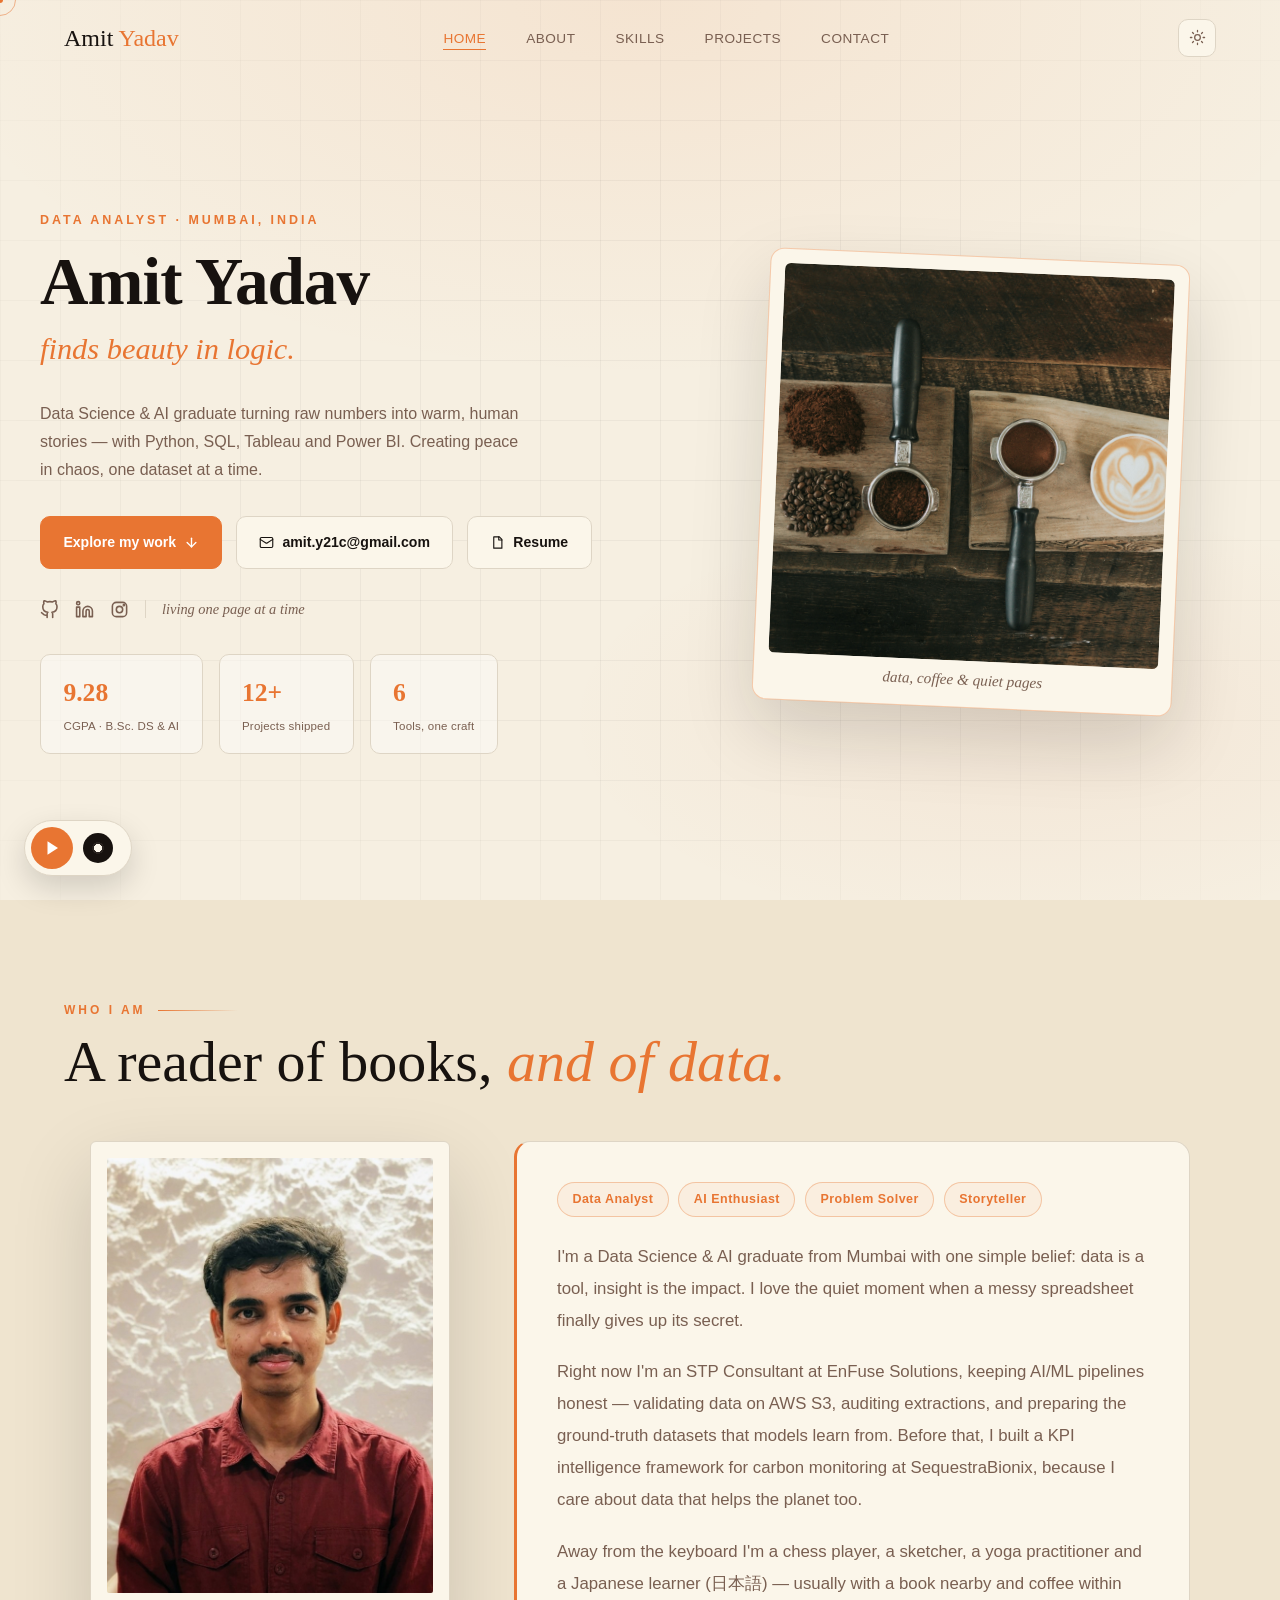
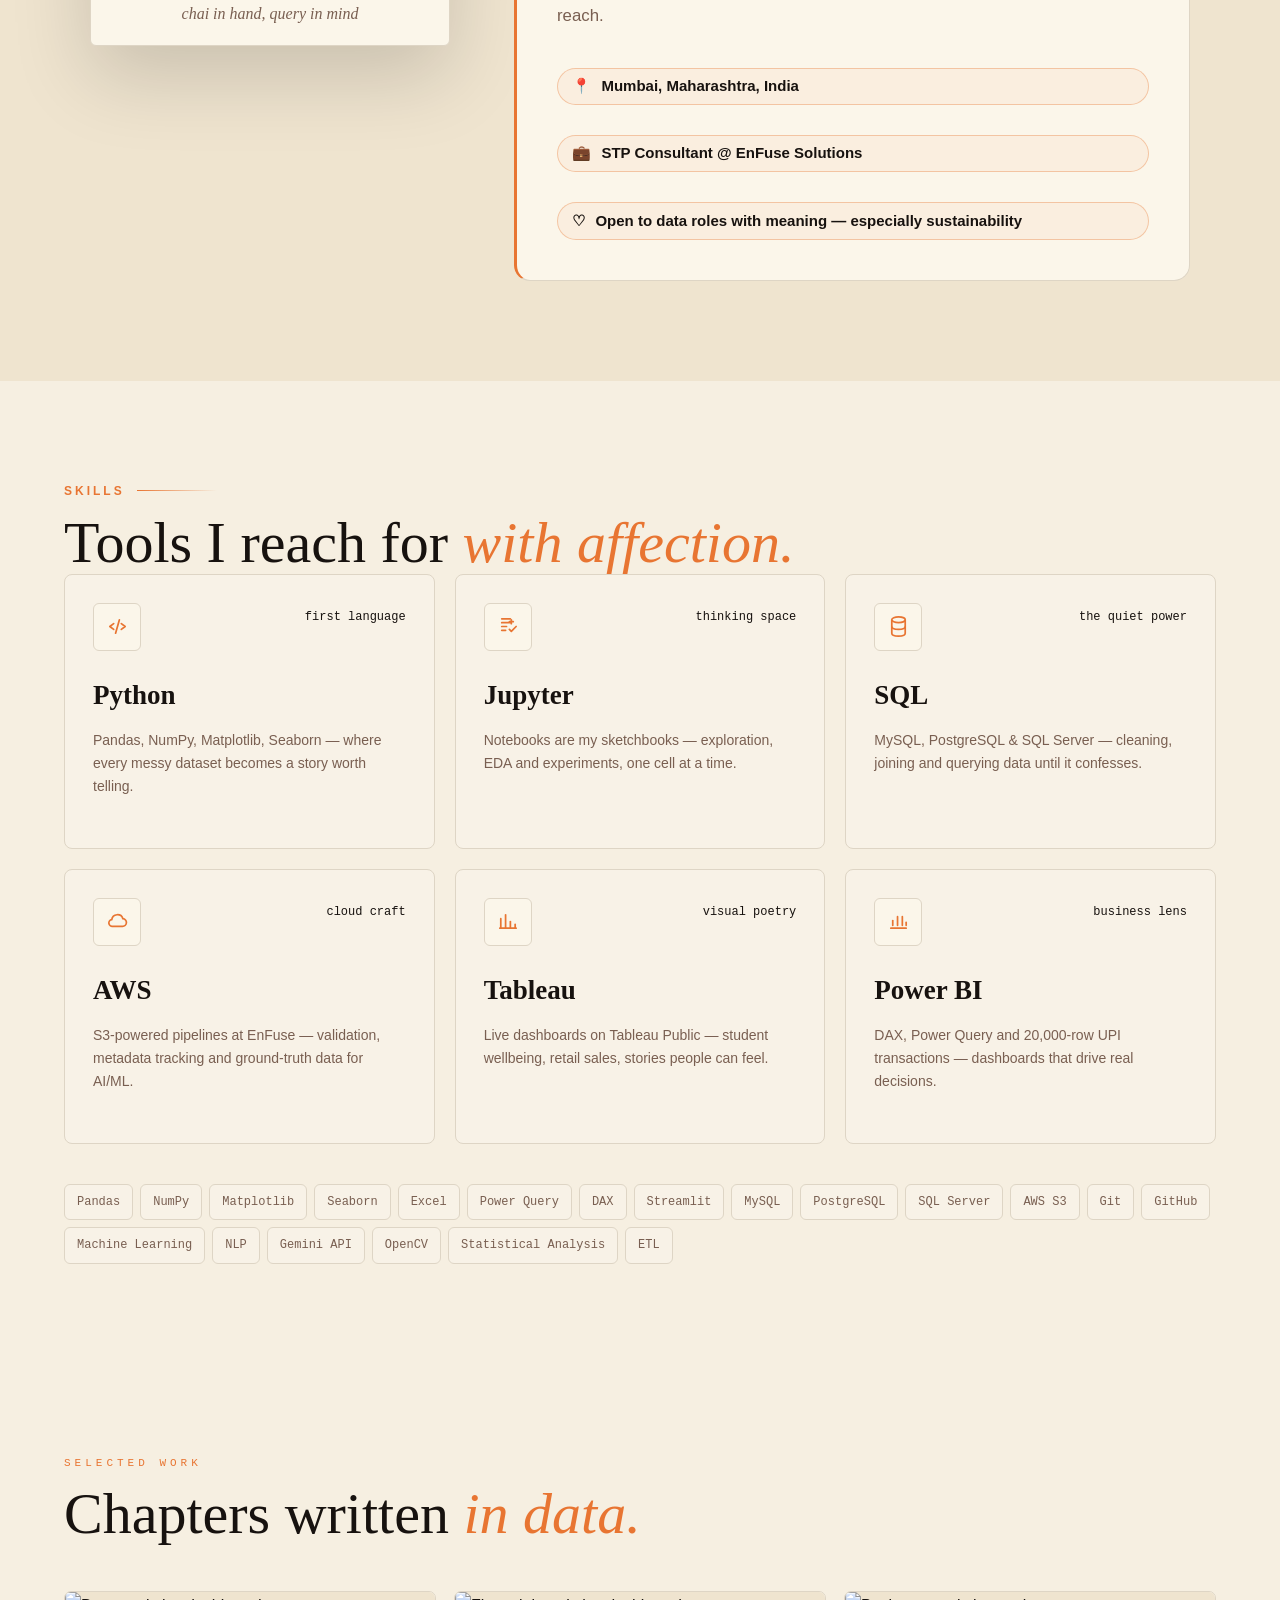
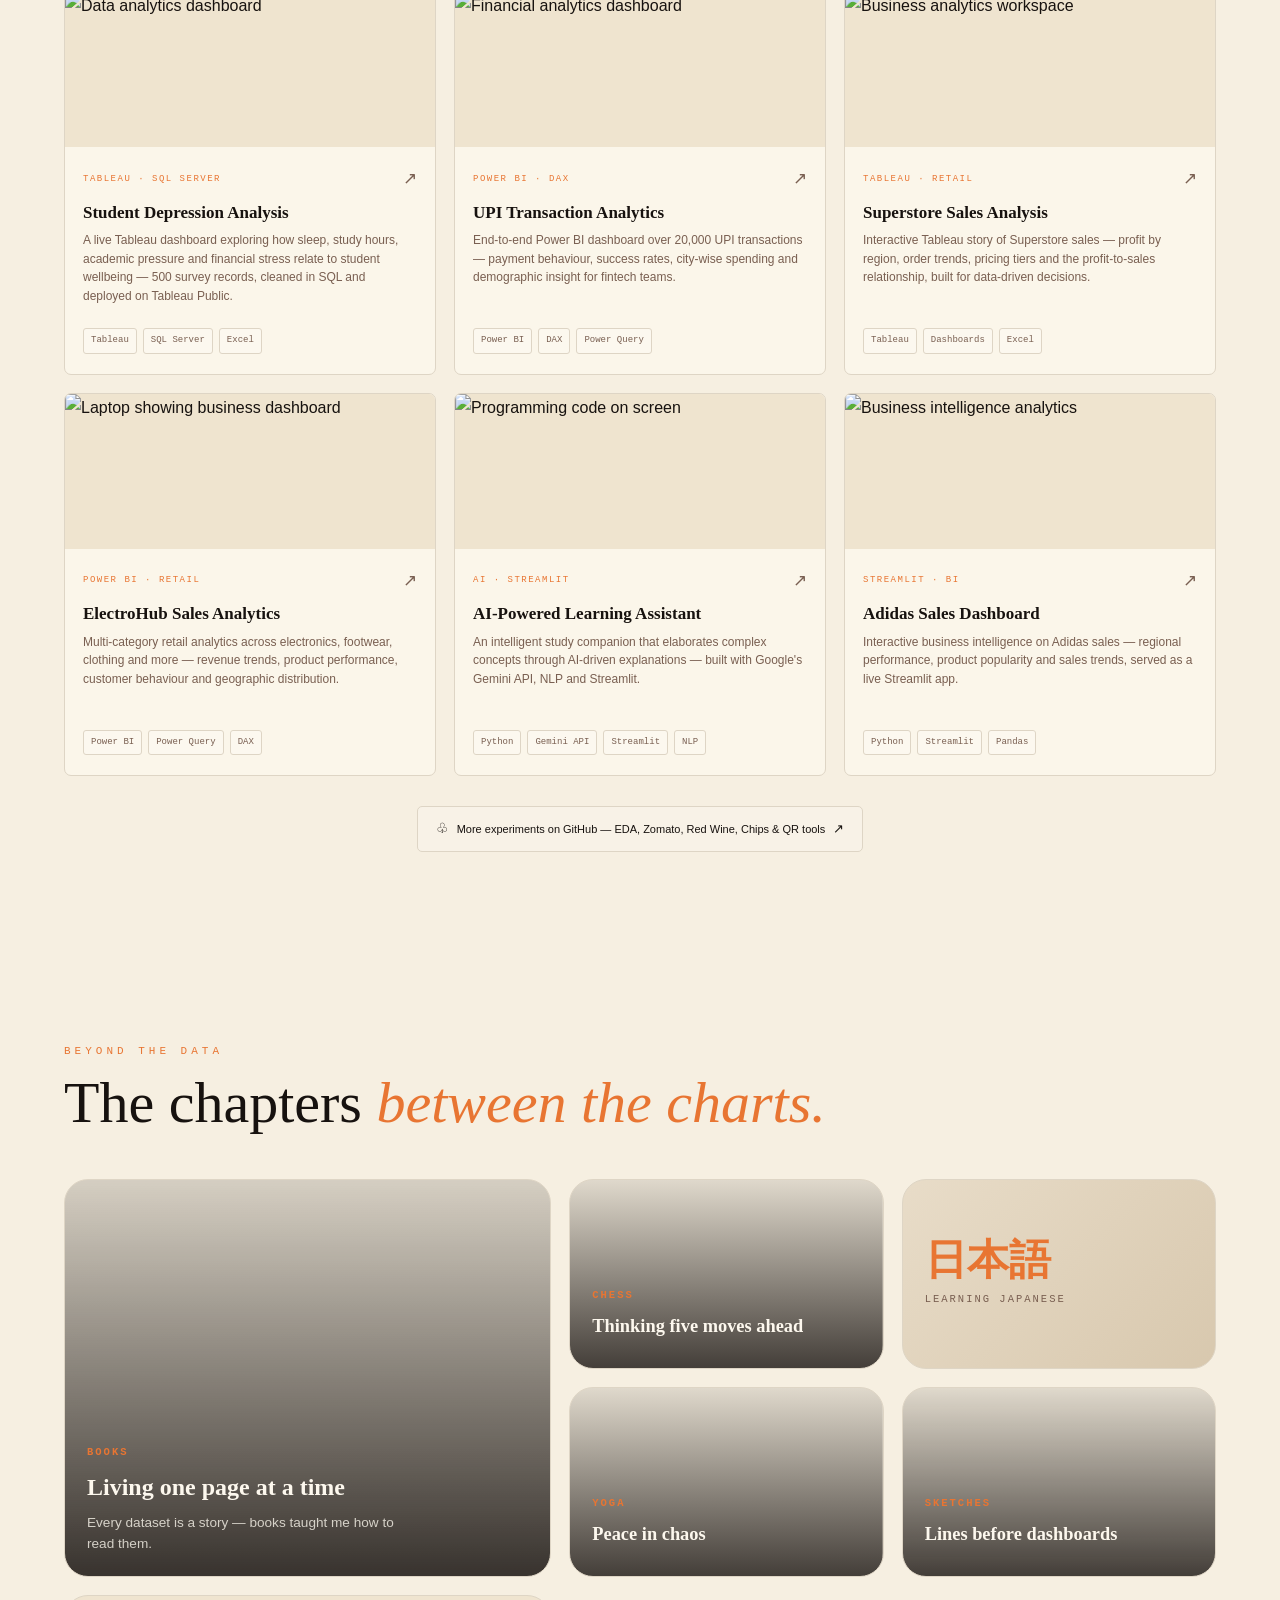
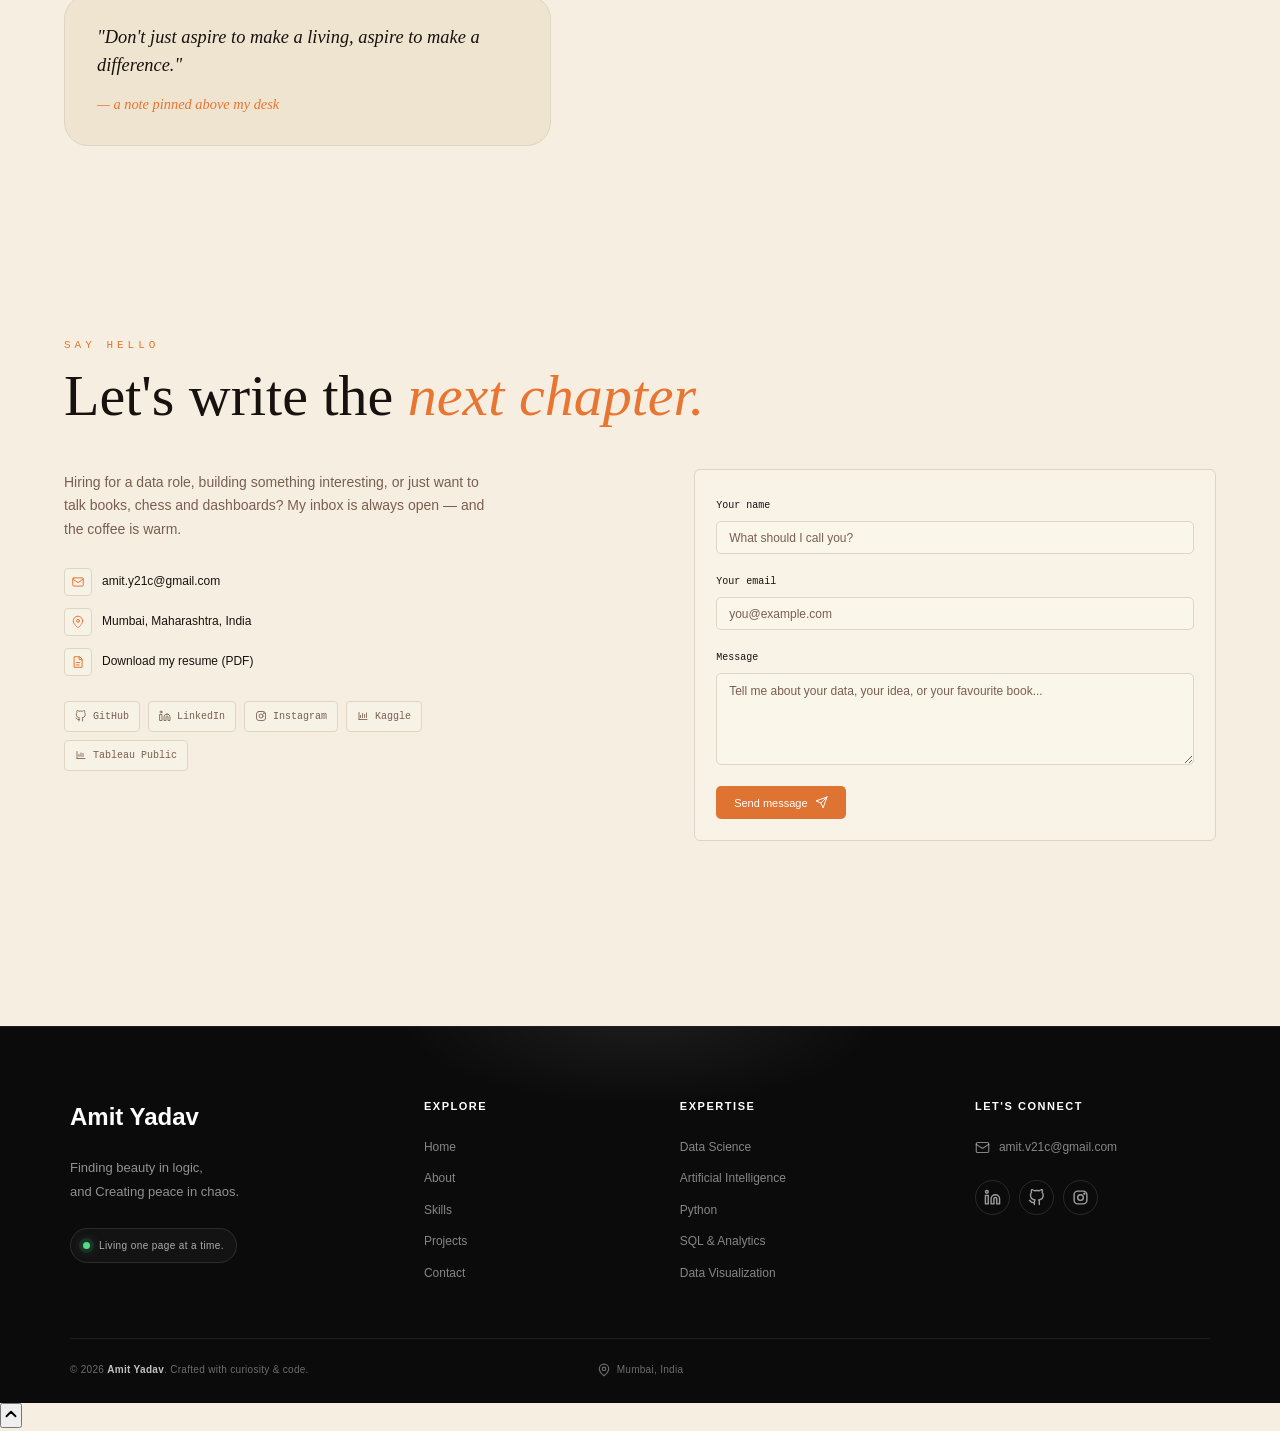
==== index.html @ f8859b7d "Implement music box with mood picker and audio controls Added a music box feature with mood selectio" ====
<!DOCTYPE html>
<html lang="en">
<head>
  <meta charset="UTF-8">
  <meta name="viewport" content="width=device-width, initial-scale=1.0">
  <meta name="description" content="Amit Yadav – Data Analyst & AI Enthusiast.">
  <meta name="keywords" content="Amit Yadav, Data Analyst, Data Science, Artificial Intelligence, Machine Learning, Python, Power BI, Mumbai, Portfolio">
  <meta name="author" content="Amit Yadav">
  <meta name="robots" content="index, follow">
  <meta property="og:type" content="website">
  <meta property="og:title" content="Amit Yadav | Data Analyst & AI Enthusiast">
  <meta property="og:description" content="Data Science & AI student passionate about uncovering insights and building intelligent solutions.">
  <meta property="og:image" content="amit1.jpeg">
  <meta property="og:url" content="https://mr-amit-yadav.github.io">
  <title>Amit Yadav | Data Analyst & Data Science Student</title>
  <link rel="icon" type="image/svg+xml" href="data:image/svg+xml,<svg xmlns='http://www.w3.org/2000/svg' viewBox='0 0 100 100'><rect width='100' height='100' rx='20' fill='%23e87532'/><text y='.9em' font-size='60' x='50%' text-anchor='middle' dominant-baseline='hanging' fill='white' font-family='serif' font-style='italic' font-weight='900'>A</text></svg>">

  <link rel="preconnect" href="https://fonts.googleapis.com">
  <link rel="preconnect" href="https://fonts.gstatic.com" crossorigin>
  <link href="https://fonts.googleapis.com/css2?family=DM+Sans:wght@400;500;700&family=Playfair+Display:ital,wght@0,700;0,900;1,400;1,700&family=JetBrains+Mono:wght@400;500&display=swap" rel="stylesheet">

  <style>
    :root{
      --ink:#f6efe1;--surface:#efe4cf;--card:#fbf6ea;
      --border:#ded5c5;--border-hi:rgba(232,117,50,.35);
      --text:#17120f;--muted:#795f51;
      --accent:#e87532;--accent2:#c65328;--accent3:#a9762a;
      --glow:0 0 40px rgba(232,117,50,.15);
      --r:16px;--r-lg:24px;
      color-scheme:light;
    }
    html[data-theme="dark"]{
      --ink:#15130f;--surface:#1c1a15;--card:#211e18;
      --border:#332f27;--border-hi:rgba(232,140,80,.35);
      --text:#f2ebdc;--muted:#a99a87;
      --accent:#f0873f;--accent2:#e2703a;--accent3:#c9924a;
      --glow:0 0 40px rgba(240,135,63,.18);
      color-scheme:dark;
    }
    html[data-theme="dark"] .hero::before{background-image:linear-gradient(rgba(255,255,255,.035) 1px,transparent 1px),linear-gradient(90deg,rgba(255,255,255,.035) 1px,transparent 1px);}
    html[data-theme="dark"] .hn{background:linear-gradient(135deg,#f2ebdc 40%,rgba(242,235,220,.65) 100%);-webkit-background-clip:text;background-clip:text;}
    html[data-theme="dark"] nav.scrolled{background:rgba(21,19,15,.9);}
    html[data-theme="dark"] .mn{background:rgba(21,19,15,.97);}
    html[data-theme="dark"] .aip{background:linear-gradient(135deg,#3a2e22,#4a3826);}

    /* dark-mode: swap light-backdrop translucent overlays for surfaces that actually sit on a dark page */
    html[data-theme="dark"] .hero-stat,
    html[data-theme="dark"] .contact-icon,
    html[data-theme="dark"] .social-link,
    html[data-theme="dark"] .contact-form-card,
    html[data-theme="dark"] .beyond-solid,
    html[data-theme="dark"] .project-tags span,
    html[data-theme="dark"] .more-projects a,
    html[data-theme="dark"] .tool-card,
    html[data-theme="dark"] .tool-tags span,
    html[data-theme="dark"] .contact-success{
      background:var(--card);
    }
    html[data-theme="dark"] .tool-card:hover{
      background:var(--surface);
    }
    html[data-theme="dark"] .contact-field input,
    html[data-theme="dark"] .contact-field textarea{
      background:var(--surface);
      color:var(--text);
    }
    html[data-theme="dark"] .contact-field input:focus,
    html[data-theme="dark"] .contact-field textarea:focus{
      background:var(--card);
    }
    html[data-theme="dark"] .pc-corner-icon{
      background:rgba(255,255,255,.9);
    }
    html,body{transition:background-color .35s ease,color .35s ease;}
    *,*::before,*::after{margin:0;padding:0;box-sizing:border-box;}
    html{scroll-behavior:smooth;}
    body{font-family:Arial,Helvetica,sans-serif;background:var(--ink);color:var(--text);line-height:1.7;overflow-x:hidden;}
    ::selection{background:var(--accent);color:#fff;}

    *{cursor:none!important;}
    #cd,#cr{position:fixed;border-radius:50%;pointer-events:none;z-index:99999;transform:translate(-50%,-50%);}
    #cd{width:6px;height:6px;background:var(--accent);top:0;left:0;}
    #cr{width:32px;height:32px;border:1.5px solid var(--accent);opacity:.5;top:0;left:0;transition:width .2s,height .2s,opacity .3s,border-color .3s;}
    @media(max-width:768px){*{cursor:auto!important;}#cd,#cr{display:none;}}

    #loader{position:fixed;inset:0;z-index:9998;background:var(--ink);display:flex;align-items:center;justify-content:center;flex-direction:column;gap:1.5rem;transition:opacity .5s,visibility .5s;}
    #loader.out{opacity:0;visibility:hidden;}
    .ln{font-family:Georgia,'Times New Roman',serif;font-size:2rem;font-style:italic;letter-spacing:2px;background:linear-gradient(90deg,var(--accent),var(--accent2));-webkit-background-clip:text;-webkit-text-fill-color:transparent;background-clip:text;}
    .lbw{width:200px;height:2px;background:rgba(0,0,0,.1);border-radius:99px;overflow:hidden;}
    .lb{height:100%;background:linear-gradient(90deg,var(--accent),var(--accent2));border-radius:99px;animation:lfill 1.6s ease forwards;}
    @keyframes lfill{from{width:0}to{width:100%}}

    #sb{position:fixed;top:0;left:0;height:2px;width:0;background:linear-gradient(90deg,var(--accent),var(--accent2));z-index:9000;box-shadow:0 0 8px var(--accent);transition:width .1s linear;}

    nav{position:fixed;top:0;left:0;right:0;z-index:1000;padding:1.1rem 5%;transition:all .35s ease;border-bottom:1px solid transparent;}
    nav.scrolled{background:rgba(246,239,225,.95);backdrop-filter:blur(20px);border-color:var(--border);}
    .nc{max-width:1300px;margin:0 auto;display:flex;justify-content:space-between;align-items:center;}
    .logo{font-family:Georgia,'Times New Roman',serif;font-size:1.5rem;font-style:normal;color:var(--text);text-decoration:none;}
    .logo span{color:var(--accent);}
    .nl{display:flex;gap:2.5rem;list-style:none;}
    .nl a{color:var(--muted);text-decoration:none;font-size:.85rem;font-weight:500;letter-spacing:.5px;text-transform:uppercase;transition:color .25s;position:relative;}
    .nl a::after{content:'';position:absolute;bottom:-4px;left:0;width:0;height:1px;background:var(--accent);transition:width .3s;}
    .nl a:hover{color:var(--text);}
    .nl a:hover::after,.nl a.active::after{width:100%;}
    .nl a.active{color:var(--accent);}
    .mmb{display:none;background:none;border:none;color:var(--text);font-size:1.4rem;cursor:pointer;}

    .theme-toggle{display:flex;align-items:center;justify-content:center;width:38px;height:38px;border:1px solid var(--border);border-radius:10px;background:var(--card);color:var(--muted);cursor:pointer;transition:all .25s ease;margin-left:1.5rem;}
    .theme-toggle:hover{border-color:var(--accent);color:var(--accent);}
    .theme-toggle svg{width:17px;height:17px;}
    .theme-toggle .icon-moon{display:none;}
    html[data-theme="dark"] .theme-toggle .icon-sun{display:none;}
    html[data-theme="dark"] .theme-toggle .icon-moon{display:block;}
    .mn-theme-toggle{display:flex;align-items:center;gap:.6rem;border:1px solid var(--border);border-radius:10px;background:var(--card);color:var(--muted);cursor:pointer;padding:.6rem 1.1rem;font-family:Georgia,'Times New Roman',serif;font-size:1rem;}
    .mn-theme-toggle svg{width:16px;height:16px;}
    .mn-theme-toggle .icon-moon{display:none;}
    html[data-theme="dark"] .mn-theme-toggle .icon-sun{display:none;}
    html[data-theme="dark"] .mn-theme-toggle .icon-moon{display:block;}

    /* music toggle */
    .music-box{position:fixed;left:24px;bottom:24px;z-index:999;}
    .music-pill{display:flex;align-items:center;gap:10px;background:var(--card);border:1px solid var(--border);border-radius:50px;padding:6px;box-shadow:0 12px 30px rgba(0,0,0,.15);transition:all .3s ease;position:relative;z-index:2;}
    .music-toggle{width:42px;height:42px;flex-shrink:0;border-radius:50%;border:none;background:var(--accent);color:#fff;display:flex;align-items:center;justify-content:center;cursor:pointer;transition:transform .25s ease;}
    .music-toggle:hover{transform:scale(1.06);}
    .music-toggle svg{width:18px;height:18px;}
    .music-toggle .icon-pause{display:none;}
    .music-box.playing .music-toggle .icon-play{display:none;}
    .music-box.playing .music-toggle .icon-pause{display:block;}
    .vinyl{width:30px;height:30px;border-radius:50%;background:radial-gradient(circle,var(--card) 0 4px,#2a2420 4px 6px,#17120f 6px 100%);flex-shrink:0;margin-right:2px;animation:vinylspin 3s linear infinite;animation-play-state:paused;cursor:pointer;}
    .music-box.playing .vinyl{animation-play-state:running;}
    .music-label{max-width:0;overflow:hidden;white-space:nowrap;font-family:Georgia,'Times New Roman',serif;font-style:italic;font-size:.82rem;color:var(--muted);transition:max-width .35s ease,padding .35s ease;}
    .music-box.playing .music-label{max-width:220px;padding-right:12px;}
    @keyframes vinylspin{to{transform:rotate(360deg)}}

    /* mood picker popup */
    .mood-picker{position:absolute;left:0;bottom:calc(100% + 12px);width:220px;background:var(--card);border:1px solid var(--border);border-radius:14px;padding:14px;box-shadow:0 20px 45px rgba(0,0,0,.22);opacity:0;visibility:hidden;transform:translateY(8px);transition:opacity .25s ease,transform .25s ease,visibility .25s;z-index:1;}
    .mood-picker.open{opacity:1;visibility:visible;transform:translateY(0);}
    .mood-picker-title{font-family:monospace;font-size:.68rem;letter-spacing:2px;text-transform:uppercase;color:var(--muted);margin-bottom:10px;}
    .mood-option{display:flex;align-items:center;justify-content:space-between;width:100%;background:none;border:none;border-radius:8px;padding:.6rem .7rem;margin-bottom:4px;cursor:pointer;text-align:left;transition:background .2s ease;}
    .mood-option:last-child{margin-bottom:0;}
    .mood-option:hover{background:var(--surface);}
    .mood-option.active{background:var(--accent);}
    .mood-name{font-family:Georgia,'Times New Roman',serif;font-weight:700;font-size:.92rem;color:var(--text);}
    .mood-option.active .mood-name{color:#fff;}
    .mood-desc{font-family:monospace;font-size:.7rem;color:var(--muted);}
    .mood-option.active .mood-desc{color:rgba(255,255,255,.85);}

    @media(max-width:600px){.music-box{left:16px;bottom:16px;}.music-label{display:none;}}

    @media(max-width:768px){
      .nl{display:none;}
      .mmb{display:block;}
    }

    .mn{display:none;position:fixed;inset:0;background:rgba(246,239,225,.97);backdrop-filter:blur(20px);z-index:9990;flex-direction:column;align-items:center;justify-content:center;gap:2.5rem;}
    .mn.open{display:flex;}
    .mn a{font-family:Georgia,'Times New Roman',serif;font-size:2.5rem;color:var(--text);text-decoration:none;font-style:normal;transition:color .2s;}
    .mn a:hover{color:var(--accent);}
    .mnc{position:absolute;top:1.5rem;right:5%;background:none;border:none;color:var(--muted);font-size:1.6rem;}

    .hero{min-height:100vh;display:flex;align-items:center;justify-content:center;position:relative;overflow:hidden;
      background:radial-gradient(ellipse 80% 60% at 50% 0%,rgba(232,117,50,.09) 0%,transparent 70%),
                 radial-gradient(ellipse 60% 40% at 80% 80%,rgba(198,83,40,.06) 0%,transparent 60%),var(--ink);}
    .hero::before{content:'';position:absolute;inset:0;
      background-image:linear-gradient(rgba(0,0,0,.04) 1px,transparent 1px),linear-gradient(90deg,rgba(0,0,0,.04) 1px,transparent 1px);
      background-size:60px 60px;mask-image:radial-gradient(ellipse 80% 80% at 50% 50%,black 40%,transparent 100%);}
    .hi{position:relative;z-index:2;text-align:center;padding:8rem 2rem 4rem;max-width:1300px;width:100%;animation:hin 1s ease both;}
    @keyframes hin{from{opacity:0;transform:translateY(40px)}to{opacity:1;transform:translateY(0)}}
    .twa{color:var(--accent);font-weight:600;}
    .twc{display:inline-block;width:2px;height:1.1em;background:var(--accent);margin-left:3px;vertical-align:text-bottom;animation:blink .7s step-end infinite;}
    @keyframes blink{50%{opacity:0}}
    .hr-role{min-height:2rem;}

    .ha{margin:0 auto 2.5rem;width:140px;height:140px;position:relative;}
    .ar{position:absolute;inset:-6px;border-radius:50%;background:conic-gradient(var(--accent),var(--accent2),var(--accent3),var(--accent));animation:spin 8s linear infinite;z-index:0;}
    @keyframes spin{to{transform:rotate(360deg)}}
    .am{position:absolute;inset:3px;border-radius:50%;background:var(--ink);z-index:1;}
    .ai{position:absolute;inset:6px;border-radius:50%;overflow:hidden;z-index:2;background:linear-gradient(135deg,#4a3728,#6b4c36);display:flex;align-items:center;justify-content:center;font-family:Georgia,'Times New Roman',serif;font-size:3rem;font-weight:700;color:#fff;}
    .ai img{width:100%;height:100%;object-fit:cover;border-radius:50%;}

    .hg{font-size:.85rem;font-weight:500;letter-spacing:3px;text-transform:uppercase;color:var(--accent);margin-bottom:1.25rem;opacity:.8;}
    .hn{font-family:Georgia,'Times New Roman',serif;font-size:clamp(3.5rem,8vw,6.5rem);font-weight:900;font-style:normal;line-height:1;letter-spacing:-1px;margin-bottom:1.25rem;background:linear-gradient(135deg,var(--text) 40%,color-mix(in srgb,var(--text) 65%,transparent) 100%);-webkit-background-clip:text;-webkit-text-fill-color:transparent;background-clip:text;}
    .hr-role{font-size:clamp(1rem,2.5vw,1.35rem);color:var(--muted);margin-bottom:1.5rem;}
    .hr-role .twa{color:var(--accent);font-weight:600;}
    .hb{font-size:clamp(.95rem,2vw,1.05rem);color:var(--muted);line-height:1.8;max-width:640px;margin:0 auto 2.5rem;}
    .hb strong{color:var(--text);font-weight:600;}
    .hso{display:flex;gap:1rem;justify-content:center;margin-bottom:2.5rem;}
    .sl{width:48px;height:48px;border:1px solid var(--border);border-radius:10px;display:flex;align-items:center;justify-content:center;color:var(--muted);transition:all .25s ease;text-decoration:none;}
    .sl:hover{border-color:var(--accent);color:var(--accent);background:rgba(232,117,50,.07);transform:translateY(-4px);box-shadow:0 8px 20px rgba(232,117,50,.12);}
    .sh{display:flex;justify-content:center;color:var(--muted);opacity:.5;animation:float 2.5s ease-in-out infinite;}
    @keyframes float{0%,100%{transform:translateY(0)}50%{transform:translateY(-8px)}}

    /* ── HERO v2 — two-column editorial layout ── */
    .hero-grid{display:grid;grid-template-columns:1.1fr 1fr;gap:4.5rem;align-items:center;text-align:left;max-width:1200px;margin:0 auto;}

    .hero-label{font-size:.78rem;font-weight:700;letter-spacing:3px;text-transform:uppercase;color:var(--accent);margin-bottom:1rem;}

    .hero-name{font-family:Georgia,'Times New Roman',serif;font-size:clamp(2.8rem,5.5vw,4.2rem);font-weight:900;line-height:1.05;letter-spacing:-1px;color:var(--text);margin:0 0 .4rem;}

    .hero-tagline{font-family:Georgia,'Times New Roman',serif;font-size:clamp(1.4rem,2.6vw,1.9rem);font-style:italic;font-weight:400;color:var(--accent);margin:0 0 1.5rem;}

    .hero-desc{font-size:1rem;color:var(--muted);line-height:1.75;max-width:480px;margin:0 0 2rem;}

    .hero-cta-row{display:flex;flex-wrap:wrap;gap:.85rem;margin-bottom:1.75rem;}
    .hero-btn{display:inline-flex;align-items:center;gap:.5rem;padding:.85rem 1.4rem;border-radius:10px;font-size:.88rem;font-weight:600;text-decoration:none;transition:all .25s ease;}
    .hero-btn-primary{background:var(--accent);color:#fff;border:1px solid var(--accent);}
    .hero-btn-primary:hover{background:var(--accent2);border-color:var(--accent2);transform:translateY(-3px);box-shadow:0 12px 28px rgba(232,117,50,.25);}
    .hero-btn-outline{background:var(--card);color:var(--text);border:1px solid var(--border);}
    .hero-btn-outline:hover{border-color:var(--accent);color:var(--accent);transform:translateY(-3px);}

    .hero-social-row{display:flex;align-items:center;gap:1rem;margin-bottom:2rem;}
    .hero-social-icon{color:var(--muted);display:flex;transition:color .2s ease;}
    .hero-social-icon:hover{color:var(--accent);}
    .hero-social-divider{width:1px;height:18px;background:var(--border);}
    .hero-motto{font-family:Georgia,'Times New Roman',serif;font-style:italic;font-size:.9rem;color:var(--muted);}

    .hero-stats{display:flex;gap:1rem;flex-wrap:wrap;}
    .hero-stat{border:1px solid var(--border);border-radius:10px;padding:1rem 1.4rem;background:rgba(255,255,255,.4);min-width:120px;}
    .hero-stat-num{display:block;font-family:Georgia,'Times New Roman',serif;font-size:1.6rem;font-weight:700;color:var(--accent);}
    .hero-stat-label{display:block;font-size:.72rem;color:var(--muted);margin-top:.2rem;letter-spacing:.2px;}

    .hero-right{display:flex;justify-content:center;}
    .hero-photo-card{position:relative;transform:rotate(2.5deg);background:var(--card);border:1px solid var(--border-hi);border-radius:14px;padding:14px 14px 46px;box-shadow:0 30px 70px rgba(23,18,15,.15);max-width:420px;width:100%;transition:transform .4s ease;}
    .hero-photo-card:hover{transform:rotate(0deg);}
    .hero-photo-card img{width:100%;display:block;border-radius:6px;object-fit:cover;aspect-ratio:1/1;}
    .hero-photo-caption{position:absolute;bottom:14px;left:0;right:0;text-align:center;font-family:Georgia,'Times New Roman',serif;font-style:italic;font-size:.95rem;color:var(--muted);margin:0;}

    @media(max-width:900px){
      .hero-grid{grid-template-columns:1fr;text-align:center;gap:2.5rem;}
      .hero-desc{margin-left:auto;margin-right:auto;}
      .hero-cta-row,.hero-social-row,.hero-stats{justify-content:center;}
      .hero-right{order:-1;}
    }
    @media(max-width:480px){
      .hero-stats{flex-direction:column;}
      .hero-stat{width:100%;}
    }

    .ss{background:linear-gradient(90deg,rgba(232,117,50,.06),rgba(198,83,40,.04));border-top:1px solid var(--border);border-bottom:1px solid var(--border);padding:3.5rem 5%;}
    .sg{max-width:1000px;margin:0 auto;display:grid;grid-template-columns:repeat(auto-fit,minmax(160px,1fr));gap:2rem;text-align:center;}
    .sn{font-family:Georgia,'Times New Roman',serif;font-size:clamp(2.5rem,5vw,3.5rem);font-style:normal;background:linear-gradient(135deg,var(--accent),var(--accent2));-webkit-background-clip:text;-webkit-text-fill-color:transparent;background-clip:text;line-height:1;margin-bottom:.4rem;}
    .sl2{font-size:.8rem;font-weight:600;letter-spacing:1.5px;text-transform:uppercase;color:var(--muted);}

    .section{padding:100px 5%;max-width:1300px;margin:0 auto;}
    .saw{background:var(--surface);}
    .swrap{background:var(--surface);}
    .ey{font-size:.75rem;font-weight:700;letter-spacing:3px;text-transform:uppercase;color:var(--accent);margin-bottom:.75rem;display:flex;align-items:center;gap:.75rem;}
    .ey::after{content:'';flex:1;height:1px;background:linear-gradient(90deg,var(--accent),transparent);max-width:80px;}
    .st{font-family:Georgia,'Times New Roman',serif;font-size:clamp(2.2rem,4vw,3.2rem);font-style:normal;font-weight:700;color:var(--text);letter-spacing:-.5px;margin-bottom:.75rem;}
    .sd{font-size:1.05rem;color:var(--muted);max-width:600px;line-height:1.8;}

    .rev{opacity:0;transform:translateY(28px);transition:opacity .55s ease,transform .55s ease;}
    .rev.up{opacity:1;transform:translateY(0);}
    .d1{transition-delay:.1s}.d2{transition-delay:.2s}.d3{transition-delay:.3s}.d4{transition-delay:.4s}.d5{transition-delay:.5s}

    .ag{display:grid;grid-template-columns:360px 1fr;gap:4rem;align-items:start;max-width:1100px;margin:3rem auto 0;}
    .aiw{position:relative;background:var(--card);padding:1rem 1rem 3.25rem;border-radius:6px;border:1px solid var(--border);box-shadow:0 30px 80px rgba(0,0,0,.16);transform:rotate(-6deg);transition:transform .3s ease;}
    .aiw:hover{transform:rotate(0deg);}
    .aimg{width:100%;aspect-ratio:3/4;border-radius:2px;object-fit:cover;display:block;}
    .aip{width:100%;aspect-ratio:3/4;border-radius:2px;background:linear-gradient(135deg,#e8dcc8,#d8c8ae);display:flex;align-items:center;justify-content:center;font-family:Georgia,'Times New Roman',serif;font-size:5rem;color:var(--accent);opacity:.6;}
    .polaroid-caption{position:absolute;left:0;right:0;bottom:1.1rem;text-align:center;font-family:Georgia,'Times New Roman',serif;font-style:italic;font-size:1rem;color:var(--muted);}
    .ats{display:flex;flex-wrap:wrap;gap:.6rem;margin-bottom:1.5rem;}
    .at{padding:.35rem .9rem;border:1px solid var(--border-hi);border-radius:20px;font-size:.78rem;font-weight:600;color:var(--accent);background:rgba(232,117,50,.06);letter-spacing:.5px;}
    .ac{background:var(--card);border:1px solid var(--border);border-left:3px solid var(--accent);border-radius:var(--r);padding:2.5rem;}
    .ac p{font-size:1.05rem;color:var(--muted);line-height:1.9;margin-bottom:1.25rem;}
    .ac p:last-child{margin-bottom:0;}
    .ac strong{color:var(--text);font-weight:600;}
    .lb2{display:inline-flex;align-items:center;gap:.5rem;font-size:.85rem;color:var(--accent);font-weight:600;padding:.4rem .9rem;background:rgba(232,117,50,.06);border:1px solid var(--border-hi);border-radius:20px;margin-top:1rem;}

    @media(max-width:760px){
      .ag{grid-template-columns:1fr;gap:2.5rem;}
      .aiw{max-width:280px;margin:0 auto;}
      .ac{padding:1.75rem;}
    }


    .eg{display:grid;gap:1.5rem;max-width:900px;margin:3rem auto 0;}
    .ec{background:var(--card);border:1px solid var(--border);border-radius:var(--r);padding:2.25rem;transition:all .3s ease;position:relative;overflow:hidden;}
    .ec::before{content:'';position:absolute;top:0;left:0;right:0;height:2px;background:linear-gradient(90deg,var(--accent),var(--accent2));opacity:0;transition:opacity .3s;}
    .ec:hover{border-color:var(--border-hi);transform:translateY(-4px);}
    .ec:hover::before{opacity:1;}
    .eh{display:flex;justify-content:space-between;align-items:flex-start;gap:1rem;flex-wrap:wrap;margin-bottom:1.25rem;}
    .ec h3{font-family:'Arial',serif;font-size:1.5rem;font-style:normal;color:var(--text);margin-bottom:.35rem;}
    .edeg{font-size:.95rem;color:var(--muted);}
    .em{text-align:right;flex-shrink:0;}
    .edate{font-size:.82rem;color:var(--muted);font-family:'JetBrains Mono',monospace;}
    .egpa{font-family:Georgia,'Times New Roman',serif;font-size:1.6rem;font-style:normal;background:linear-gradient(135deg,var(--accent),var(--accent2));-webkit-background-clip:text;-webkit-text-fill-color:transparent;background-clip:text;margin-top:.2rem;}
    .cts{display:flex;flex-wrap:wrap;gap:.5rem;margin-top:1rem;}
    .ct{padding:.3rem .75rem;background:rgba(0,0,0,.04);border:1px solid var(--border);border-radius:6px;font-size:.78rem;color:var(--muted);font-family:'JetBrains Mono',monospace;}

    .tl{max-width:900px;margin:3rem auto 0;position:relative;}
    .tl::before{content:'';position:absolute;left:0;top:0;bottom:0;width:1px;background:linear-gradient(to bottom,transparent,var(--accent),transparent);opacity:.3;}
    .ei{position:relative;padding:2.25rem 2.25rem 2.25rem 3.5rem;margin-bottom:1.75rem;background:var(--card);border:1px solid var(--border);border-radius:var(--r);transition:all .3s ease;}
    .ei::before{content:'';position:absolute;left:-5px;top:2.25rem;width:10px;height:10px;background:var(--accent);border-radius:50%;box-shadow:0 0 12px var(--accent);}
    .ei:hover{border-color:var(--border-hi);transform:translateX(8px);}
    .etit{font-family:'Arial',serif;font-size:1.4rem;font-style:normal;color:var(--text);margin-bottom:.35rem;}
    .eco{font-size:.95rem;color:var(--accent);font-weight:600;margin-bottom:.25rem;}
    .edt{font-size:.8rem;color:var(--muted);font-family:'JetBrains Mono',monospace;margin-bottom:1.25rem;}
    .eli{list-style:none;}
    .eli li{color:var(--muted);font-size:.95rem;padding-left:1.5rem;margin-bottom:.8rem;position:relative;line-height:1.6;}
    .eli li::before{content:'▸';position:absolute;left:0;color:var(--accent);font-size:.8rem;}

    .vol-badge{display:inline-flex;align-items:center;gap:.4rem;padding:.25rem .75rem;background:rgba(217,119,6,.08);border:1px solid rgba(217,119,6,.25);border-radius:20px;font-size:.75rem;font-weight:700;color:var(--accent3);letter-spacing:.5px;text-transform:uppercase;margin-bottom:.75rem;}

    .skgrid{display:grid;grid-template-columns:repeat(auto-fit,minmax(280px,1fr));gap:1.5rem;max-width:1100px;margin:3rem auto 0;}
    .skc{background:var(--card);border:1px solid var(--border);border-radius:var(--r);padding:2rem;transition:all .3s ease;}
    .skc:hover{border-color:var(--border-hi);transform:translateY(-5px);box-shadow:0 0 30px rgba(232,117,50,.12);}
    .skct{font-family:Georgia,'Times New Roman',serif;font-size:1.25rem;font-style:normal;color:var(--text);margin-bottom:1.25rem;display:flex;align-items:center;gap:.6rem;}
    .skts{display:flex;flex-wrap:wrap;gap:.5rem;}
    .skt{padding:.35rem .85rem;background:rgba(0,0,0,.04);border:1px solid var(--border);border-radius:6px;font-size:.8rem;color:var(--muted);font-weight:500;transition:all .2s ease;}
    .skt:hover{background:rgba(232,117,50,.08);border-color:var(--accent);color:var(--accent);transform:scale(1.05);}

    /* ── GALLERY PROJECT CARDS ── */
    .proj-filters{display:flex;flex-wrap:wrap;gap:.6rem;justify-content:center;margin-bottom:2.5rem;}
    .pfb{padding:.45rem 1.1rem;border-radius:20px;border:1px solid var(--border);background:transparent;font-size:.8rem;font-weight:600;letter-spacing:.5px;text-transform:uppercase;color:var(--muted);transition:all .25s ease;}
    .pfb:hover,.pfb.active{border-color:var(--accent);color:var(--accent);background:rgba(232,117,50,.07);}

    .pgrid{display:grid;grid-template-columns:repeat(auto-fit,minmax(260px,1fr));gap:1.5rem;}
    .pgrid.hidden-mode .pc-wrap.hidden{display:none;}

    .pc-wrap{background:var(--card);border:1px solid var(--border);border-radius:var(--r-lg);overflow:hidden;display:flex;flex-direction:column;transition:all .3s ease;position:relative;}
    .pc-wrap:hover{border-color:var(--border-hi);transform:translateY(-6px);box-shadow:0 20px 50px rgba(232,117,50,.1);}

    /* thumbnail area */
    .pc-thumb{position:relative;height:180px;overflow:hidden;display:flex;align-items:center;justify-content:center;}
    .pc-thumb-bg{position:absolute;inset:0;}
    .pc-thumb-bg.cat-ml{background:linear-gradient(135deg,#fef3ee,#fde8dc);}
    .pc-thumb-bg.cat-ai{background:linear-gradient(135deg,#f0efff,#e2e0fd);}
    .pc-thumb-bg.cat-analytics{background:linear-gradient(135deg,#edfaf4,#d5f5e8);}
    .pc-thumb-bg.cat-tool{background:linear-gradient(135deg,#fef9ee,#fef0cc);}

    .pc-inner{position:relative;z-index:2;width:72%;height:68%;background:var(--card);border-radius:10px;border:1px solid rgba(0,0,0,.08);transform:rotate(-4deg);display:flex;flex-direction:column;padding:10px 12px;gap:5px;box-shadow:0 8px 24px rgba(0,0,0,.1);overflow:hidden;}
    .pc-inner::before{content:'';position:absolute;top:0;left:0;right:0;height:3px;border-radius:10px 10px 0 0;}
    .cat-ml .pc-inner::before{background:linear-gradient(90deg,#D85A30,#f0997b);}
    .cat-ai .pc-inner::before{background:linear-gradient(90deg,#7F77DD,#AFA9EC);}
    .cat-analytics .pc-inner::before{background:linear-gradient(90deg,#1D9E75,#5DCAA5);}
    .cat-tool .pc-inner::before{background:linear-gradient(90deg,#BA7517,#EF9F27);}

    .pc-inner-title{font-size:9px;font-weight:700;color:var(--text);line-height:1.3;margin-top:5px;letter-spacing:.2px;}
    .pc-bar{height:4px;border-radius:4px;background:rgba(0,0,0,.06);}
    .pc-bar.w-full{width:100%;}
    .pc-bar.w-med{width:75%;}
    .pc-bar.w-short{width:55%;}
    .cat-ml .pc-bar{background:rgba(216,90,48,.15);}
    .cat-ai .pc-bar{background:rgba(127,119,221,.15);}
    .cat-analytics .pc-bar{background:rgba(29,158,117,.15);}
    .cat-tool .pc-bar{background:rgba(186,117,23,.15);}

    .pc-dot{width:16px;height:16px;border-radius:50%;margin-top:3px;}
    .cat-ml .pc-dot{background:rgba(216,90,48,.25);}
    .cat-ai .pc-dot{background:rgba(127,119,221,.25);}
    .cat-analytics .pc-dot{background:rgba(29,158,117,.25);}
    .cat-tool .pc-dot{background:rgba(186,117,23,.25);}

    .pc-accent-circle{position:absolute;bottom:-16px;right:-16px;width:64px;height:64px;border-radius:50%;z-index:1;}
    .cat-ml .pc-accent-circle{background:rgba(216,90,48,.12);}
    .cat-ai .pc-accent-circle{background:rgba(127,119,221,.12);}
    .cat-analytics .pc-accent-circle{background:rgba(29,158,117,.12);}
    .cat-tool .pc-accent-circle{background:rgba(186,117,23,.12);}

    .pc-corner-icon{position:absolute;top:10px;left:10px;z-index:3;width:26px;height:26px;background:rgba(255,255,255,.85);backdrop-filter:blur(6px);border-radius:7px;border:1px solid rgba(0,0,0,.07);display:flex;align-items:center;justify-content:center;font-size:13px;}
    .pc-sparkle{position:absolute;top:10px;right:12px;z-index:3;font-size:14px;opacity:.55;}

    /* card body */
    .pc-body{padding:1.25rem 1.5rem 1.5rem;flex:1;display:flex;flex-direction:column;}
    .pc-badge{display:inline-block;font-size:.7rem;font-weight:700;letter-spacing:.8px;text-transform:uppercase;padding:.25rem .65rem;border-radius:20px;margin-bottom:.6rem;}
    .cat-ml .pc-badge{background:rgba(216,90,48,.1);color:#993c1d;}
    .cat-ai .pc-badge{background:rgba(127,119,221,.12);color:#3c3489;}
    .cat-analytics .pc-badge{background:rgba(29,158,117,.1);color:#085041;}
    .cat-tool .pc-badge{background:rgba(186,117,23,.1);color:#633806;}

    .pc-title{font-family:Georgia,'Times New Roman',serif;font-size:1.1rem;font-style:normal;color:var(--text);margin-bottom:.4rem;line-height:1.35;}
    .pc-tech{font-size:.8rem;color:var(--muted);font-family:'JetBrains Mono',monospace;margin-bottom:1rem;flex:1;}
    .pc-link{display:inline-flex;align-items:center;gap:.35rem;font-size:.82rem;font-weight:600;color:var(--accent);text-decoration:none;transition:gap .2s ease;}
    .pc-link:hover{gap:.6rem;}
    .pc-link svg{flex-shrink:0;}

    /* =========================================
   CONTACT — EDITORIAL STYLE
   ========================================= */

.contact-editorial {
    padding-top: 90px;
    padding-bottom: 85px;
}


/* -----------------------------------------
   HEADING
   ----------------------------------------- */

.contact-heading {
    margin-bottom: 42px;
}

.contact-eyebrow {
    margin: 0 0 12px;

    font-family: monospace;
    font-size: 11px;
    letter-spacing: 4px;
    text-transform: uppercase;

    color: var(--accent);
}

.contact-title {
    margin: 0;

    font-family:
        Georgia,
        "Times New Roman",
        serif;

    font-size: clamp(42px, 5vw, 58px);
    font-weight: 500;
    line-height: 1.05;

    color: var(--text);
}

.contact-title em {
    color: var(--accent);
    font-weight: 400;
}


/* -----------------------------------------
   MAIN TWO-COLUMN LAYOUT
   ----------------------------------------- */

.contact-layout {
    display: grid;

    grid-template-columns:
        minmax(0, 1fr)
        minmax(0, 0.94fr);

    gap: 75px;

    align-items: start;
}


/* -----------------------------------------
   LEFT INTRO
   ----------------------------------------- */

.contact-intro {
    padding-top: 2px;
}

.contact-description {
    max-width: 430px;

    margin: 0 0 27px;

    font-family:
        Arial,
        Helvetica,
        sans-serif;

    font-size: 14px;
    line-height: 1.65;

    color: var(--muted);
}


/* -----------------------------------------
   CONTACT LINKS
   ----------------------------------------- */

.contact-links {
    display: flex;
    flex-direction: column;

    gap: 12px;

    margin-bottom: 25px;
}

.contact-link {
    display: flex;
    align-items: center;

    gap: 10px;

    width: fit-content;

    color: var(--text);

    text-decoration: none;

    font-family:
        Arial,
        Helvetica,
        sans-serif;

    font-size: 12px;

    transition: color 0.2s ease;
}

.contact-link:hover {
    color: var(--accent);
}


/* -----------------------------------------
   CONTACT ICON
   ----------------------------------------- */

.contact-icon {
    width: 28px;
    height: 28px;

    display: flex;
    align-items: center;
    justify-content: center;

    flex-shrink: 0;

    border: 1px solid var(--border);
    border-radius: 4px;

    color: var(--accent);

    background: rgba(255,255,255,0.18);
}

.contact-icon svg {
    width: 14px;
    height: 14px;
}


/* -----------------------------------------
   SOCIAL LINKS
   ----------------------------------------- */

.social-links {
    display: flex;
    flex-wrap: wrap;

    gap: 8px;

    max-width: 480px;
}

.social-link {
    display: inline-flex;
    align-items: center;

    gap: 6px;

    padding: 6px 10px;

    border: 1px solid var(--border);
    border-radius: 4px;

    background: rgba(255,255,255,0.15);

    color: var(--muted);

    text-decoration: none;

    font-family: monospace;
    font-size: 10px;

    transition:
        color 0.2s ease,
        border-color 0.2s ease,
        background 0.2s ease;
}

.social-link svg {
    width: 12px;
    height: 12px;
}

.social-link:hover {
    color: var(--accent);

    border-color: var(--accent);

    background: #f5eee3;
}


/* -----------------------------------------
   FORM CARD
   ----------------------------------------- */

.contact-form-card {
    padding: 27px 21px 21px;

    border: 1px solid var(--border);
    border-radius: 6px;

    background: rgba(255,255,255,0.18);
}


/* -----------------------------------------
   FORM
   ----------------------------------------- */

.contact-form {
    display: flex;
    flex-direction: column;

    gap: 19px;
}


/* -----------------------------------------
   FIELD
   ----------------------------------------- */

.contact-field {
    display: flex;
    flex-direction: column;

    gap: 7px;
}

.contact-field label {
    font-family: monospace;

    font-size: 10px;

    color: var(--text);
}


/* -----------------------------------------
   INPUTS
   ----------------------------------------- */

.contact-field input,
.contact-field textarea {
    width: 100%;

    box-sizing: border-box;

    border: 1px solid var(--border);
    border-radius: 5px;

    background: var(--card);

    color: var(--text);

    font-family:
        Arial,
        Helvetica,
        sans-serif;

    font-size: 12px;

    outline: none;

    transition:
        border-color 0.2s ease,
        box-shadow 0.2s ease,
        background 0.2s ease;
}

.contact-field input {
    height: 33px;

    padding: 0 12px;
}

.contact-field textarea {
    min-height: 92px;

    padding: 10px 12px;

    resize: vertical;
}

.contact-field input::placeholder,
.contact-field textarea::placeholder {
    color: var(--muted);
}

.contact-field input:focus,
.contact-field textarea:focus {
    border-color: var(--accent);

    background: var(--card);

    box-shadow:
        0 0 0 2px rgba(232,117,50,0.08);
}


/* -----------------------------------------
   VALIDATION ERRORS
   ----------------------------------------- */

.contact-error {
    display: none;

    font-family: Arial, Helvetica, sans-serif;

    font-size: 10px;

    color: #c65328;
}


/* -----------------------------------------
   SUBMIT BUTTON
   ----------------------------------------- */

.contact-submit {
    width: fit-content;

    display: inline-flex;
    align-items: center;

    gap: 7px;

    margin-top: 2px;

    padding: 10px 18px;

    border: none;
    border-radius: 5px;

    background: #df7332;

    color: white;

    font-family:
        Arial,
        Helvetica,
        sans-serif;

    font-size: 11px;

    cursor: pointer;

    transition:
        background 0.2s ease,
        transform 0.2s ease,
        box-shadow 0.2s ease;
}

.contact-submit svg {
    width: 13px;
    height: 13px;
}

.contact-submit:hover {
    background: #cf6428;

    transform: translateY(-2px);

    box-shadow:
        0 7px 18px rgba(190,85,35,0.18);
}

.contact-submit:active {
    transform: translateY(0);
}


/* -----------------------------------------
   SUCCESS MESSAGE
   ----------------------------------------- */

.contact-success {
    display: none;

    padding: 10px 12px;

    border: 1px solid var(--border);
    border-radius: 4px;

    background: var(--card);

    color: var(--muted);

    font-family: Arial, Helvetica, sans-serif;

    font-size: 11px;
}


/* -----------------------------------------
   TABLET
   ----------------------------------------- */

@media (max-width: 850px) {

    .contact-layout {
        grid-template-columns: 1fr;

        gap: 45px;
    }

    .contact-description {
        max-width: 600px;
    }

}


/* -----------------------------------------
   MOBILE
   ----------------------------------------- */

@media (max-width: 600px) {

    .contact-editorial {
        padding-top: 60px;
        padding-bottom: 60px;
    }

    .contact-title {
        font-size: 40px;
    }

    .contact-layout {
        gap: 35px;
    }

    .contact-form-card {
        padding: 22px 17px 18px;
    }

    .social-links {
        gap: 6px;
    }

}
/* =========================================
   PROJECTS — EDITORIAL GALLERY
   ========================================= */

.projects-editorial {
    padding-top: 90px;
    padding-bottom: 90px;
}


/* -----------------------------------------
   HEADING
   ----------------------------------------- */

.projects-heading {
    margin-bottom: 46px;
}

.projects-eyebrow {
    margin: 0 0 12px;

    font-family: monospace;
    font-size: 11px;
    letter-spacing: 4px;
    text-transform: uppercase;

    color: var(--accent);
}

.projects-title {
    margin: 0;

    font-family: Georgia, "Times New Roman", serif;
    font-size: clamp(42px, 5vw, 58px);
    font-weight: 500;
    line-height: 1.05;

    color: var(--text);
}

.projects-title em {
    color: var(--accent);
    font-weight: 400;
}


/* -----------------------------------------
   PROJECT GRID
   ----------------------------------------- */

.projects-grid {
    display: grid;

    grid-template-columns: repeat(3, 1fr);

    gap: 18px;
}


/* -----------------------------------------
   BEYOND THE DATA
   ----------------------------------------- */

.beyond-grid {
    display: grid;
    grid-template-columns: 1.55fr 1fr 1fr;
    grid-template-rows: auto auto;
    gap: 18px;
}

.beyond-large {
    grid-row: 1 / 3;
}

.beyond-card {
    position: relative;
    min-height: 190px;
    padding: 22px;
    border-radius: var(--r-lg);
    border: 1px solid var(--border);
    background-size: cover;
    background-position: center;
    display: flex;
    flex-direction: column;
    justify-content: flex-end;
    overflow: hidden;
    transition: transform .3s ease, box-shadow .3s ease;
}

.beyond-large {
    min-height: 398px;
}

.beyond-card:hover {
    transform: translateY(-4px);
    box-shadow: 0 20px 45px rgba(0,0,0,.18);
}

.beyond-tag {
    font-family: monospace;
    font-size: 10.5px;
    font-weight: 700;
    letter-spacing: 2px;
    color: var(--accent);
    margin-bottom: 6px;
}

.beyond-card h3 {
    font-family: Georgia, 'Times New Roman', serif;
    font-size: 1.15rem;
    font-weight: 700;
    color: #fdf8ee;
    margin: 0 0 4px;
}

.beyond-large h3 {
    font-size: 1.5rem;
}

.beyond-card p {
    font-size: .85rem;
    color: rgba(253,248,238,.78);
    line-height: 1.55;
    margin: 0;
    max-width: 320px;
}

.beyond-solid {
    background: linear-gradient(135deg,#e8dcc8,#d8c8ae);
    align-items: flex-start;
    justify-content: center;
    gap: 10px;
}

.beyond-jp {
    font-family: Georgia, 'Times New Roman', serif;
    font-size: 2.6rem;
    font-weight: 700;
    color: var(--accent);
    line-height: 1;
}

.beyond-solid-label {
    font-family: monospace;
    font-size: 10.5px;
    letter-spacing: 2px;
    color: var(--muted);
}

.beyond-quote {
    grid-column: 1 / 2;
    background: var(--surface);
    border: 1px solid var(--border);
    border-radius: var(--r-lg);
    padding: 28px 32px;
}

.beyond-quote p {
    font-family: Georgia, 'Times New Roman', serif;
    font-style: italic;
    font-size: 1.15rem;
    color: var(--text);
    line-height: 1.5;
    margin: 0 0 10px;
}

.beyond-quote span {
    font-family: Georgia, 'Times New Roman', serif;
    font-style: italic;
    font-size: .9rem;
    color: var(--accent);
}

@media (max-width: 900px) {
    .beyond-grid {
        grid-template-columns: 1fr 1fr;
    }
    .beyond-large {
        grid-column: 1 / 3;
        grid-row: auto;
        min-height: 260px;
    }
    .beyond-quote {
        grid-column: 1 / 3;
    }
}

@media (max-width: 560px) {
    .beyond-grid {
        grid-template-columns: 1fr;
    }
    .beyond-large, .beyond-quote {
        grid-column: 1;
    }
}


/* -----------------------------------------
   PROJECT CARD
   ----------------------------------------- */

.project-card {
    overflow: hidden;

    border: 1px solid var(--border);
    border-radius: 7px;

    background: var(--card);

    transition:
        transform 0.3s ease,
        box-shadow 0.3s ease,
        border-color 0.3s ease;
}

.project-card:hover {
    transform: translateY(-5px);

    border-color: var(--border-hi);

    box-shadow:
        0 15px 35px rgba(45, 30, 20, 0.09);
}


/* -----------------------------------------
   PROJECT IMAGE
   ----------------------------------------- */

.project-image {
    width: 100%;
    height: 155px;

    overflow: hidden;

    background: var(--surface);
}

.project-image img {
    width: 100%;
    height: 100%;

    display: block;

    object-fit: cover;

    transition:
        transform 0.5s ease,
        filter 0.5s ease;
}

.project-card:hover .project-image img {
    transform: scale(1.05);
}


/* -----------------------------------------
   PROJECT CONTENT
   ----------------------------------------- */

.project-content {
    padding: 18px 18px 20px;
}


/* -----------------------------------------
   META
   ----------------------------------------- */

.project-meta {
    display: flex;
    align-items: center;
    justify-content: space-between;

    margin-bottom: 8px;
}

.project-meta span {
    font-family: monospace;

    font-size: 9px;
    letter-spacing: 1.5px;

    color: var(--accent);
}

.project-meta a {
    color: var(--muted);

    text-decoration: none;

    font-size: 17px;

    transition:
        color 0.2s ease,
        transform 0.2s ease;
}

.project-meta a:hover {
    color: var(--accent);
    transform: translate(2px, -2px);
}


/* -----------------------------------------
   PROJECT TITLE
   ----------------------------------------- */

.project-content h3 {
    margin: 0 0 8px;

    font-family:
        Georgia,
        "Times New Roman",
        serif;

    font-size: 17px;
    line-height: 1.25;

    font-weight: 600;

    color: var(--text);
}


/* -----------------------------------------
   DESCRIPTION
   ----------------------------------------- */

.project-content p {
    margin: 0;

    min-height: 84px;

    font-family:
        Arial,
        Helvetica,
        sans-serif;

    font-size: 12px;
    line-height: 1.55;

    color: var(--muted);
}


/* -----------------------------------------
   TAGS
   ----------------------------------------- */

.project-tags {
    display: flex;
    flex-wrap: wrap;

    gap: 6px;

    margin-top: 13px;
}

.project-tags span {
    padding: 4px 7px;

    border: 1px solid var(--border);
    border-radius: 3px;

    background: rgba(255,255,255,0.22);

    font-family: monospace;

    font-size: 9px;

    color: var(--muted);
}


/* -----------------------------------------
   MORE PROJECTS
   ----------------------------------------- */

.more-projects {
    display: flex;
    justify-content: center;

    margin-top: 30px;
}

.more-projects a {
    display: inline-flex;
    align-items: center;
    gap: 8px;

    padding: 10px 18px;

    border: 1px solid var(--border);
    border-radius: 5px;

    background: rgba(255,255,255,0.18);

    font-family: Arial, Helvetica, sans-serif;

    font-size: 11px;

    color: var(--text);

    text-decoration: none;

    transition:
        border-color 0.25s ease,
        background 0.25s ease,
        color 0.25s ease;
}

.more-projects a:hover {
    border-color: var(--accent);

    background: #f4ede2;

    color: var(--accent);
}

.github-symbol {
    font-size: 14px;
}

.more-arrow {
    font-size: 13px;
}


/* -----------------------------------------
   RESPONSIVE — TABLET
   ----------------------------------------- */

@media (max-width: 900px) {

    .projects-grid {
        grid-template-columns: repeat(2, 1fr);
    }

}


/* -----------------------------------------
   RESPONSIVE — MOBILE
   ----------------------------------------- */

@media (max-width: 600px) {

    .projects-editorial {
        padding-top: 60px;
        padding-bottom: 60px;
    }

    .projects-title {
        font-size: 40px;
    }

    .projects-grid {
        grid-template-columns: 1fr;

        gap: 20px;
    }

    .project-image {
        height: 190px;
    }

    .project-content p {
        min-height: auto;
    }

    .more-projects a {
        text-align: center;
        line-height: 1.5;
    }

}

/* CARD GRID */

.tools-grid {
    display: grid;
    grid-template-columns: repeat(3, 1fr);
    gap: 20px;
}


/* CARD */

.tool-card {
    min-height: 275px;
    padding: 28px;
    border: 1px solid var(--border);
    border-radius: 8px;
    background: rgba(255, 255, 255, 0.18);

    display: flex;
    flex-direction: column;

    transition:
        transform 0.3s ease,
        border-color 0.3s ease,
        box-shadow 0.3s ease,
        background 0.3s ease;
}

.tool-card:hover {
    transform: translateY(-6px);
    border-color: var(--accent);
    background: rgba(255, 255, 255, 0.5);
    box-shadow: 0 14px 35px rgba(60, 40, 20, 0.08);
}

/* whisper — a personal aside revealed on hover */
.tool-whisper {
    margin-top: 10px;
    max-height: 0;
    opacity: 0;
    overflow: hidden;
    font-family: Georgia, "Times New Roman", serif;
    font-style: italic;
    font-size: 13px;
    color: var(--accent);
    transition: max-height .35s ease, opacity .3s ease, margin-top .35s ease;
}
.tool-card:hover .tool-whisper {
    max-height: 40px;
    opacity: 1;
    margin-top: 10px;
}


/* TOP ROW */

.tool-card-top {
    display: flex;
    align-items: flex-start;
    justify-content: space-between;
    margin-bottom: 22px;
}


/* ICON */

.tool-icon {
    width: 48px;
    height: 48px;

    display: flex;
    align-items: center;
    justify-content: center;

    border: 1px solid var(--border);
    border-radius: 6px;

    color: var(--accent);
    background: var(--card);
}

.tool-icon svg {
    width: 23px;
    height: 23px;
}


/* SMALL LABEL */

.tool-label {
    margin-top: 4px;

    font-family: monospace;
    font-size: 12px;
    color: var(--text);

    text-transform: lowercase;
}


/* CARD TITLE */

.tool-card h3 {
    margin: 0 0 10px;

    font-family: Georgia, "Times New Roman", serif;
    font-size: 27px;
    font-weight: 600;

    color: var(--text);
}


/* CARD DESCRIPTION */

.tool-card p {
    margin: 0;

    max-width: 330px;

    font-family: Arial, sans-serif;
    font-size: 14px;
    line-height: 1.65;

    color: var(--muted);
}


/* TAGS */

.tool-tags {
    display: flex;
    flex-wrap: wrap;
    gap: 7px;

    margin-top: 40px;
}

.tool-tags span {
    padding: 7px 12px;

    border: 1px solid var(--border);
    border-radius: 6px;

    background: rgba(255, 255, 255, 0.2);

    font-family: monospace;
    font-size: 12px;

    color: var(--muted);

    transition:
        color 0.2s ease,
        border-color 0.2s ease,
        background 0.2s ease;
}

.tool-tags span:hover {
    color: var(--accent);
    border-color: var(--accent);
    background: #f5eee3;
}


/* RESPONSIVE */

@media (max-width: 900px) {
    .tools-grid {
        grid-template-columns: repeat(2, 1fr);
    }
}

@media (max-width: 600px) {
    .tools-section {
        padding-top: 60px;
        padding-bottom: 60px;
    }

    .tools-title {
        font-size: 40px;
    }

    .tools-grid {
        grid-template-columns: 1fr;
    }

    .tool-card {
        min-height: auto;
    }

    .tool-tags {
        margin-top: 28px;
    }
}
  </style>
  <style>
.profile-info {
    display: flex;
    flex-direction: column;
    gap: 14px;
}

.lb2 {
    display: flex;
    align-items: center;
    gap: 10px;
    font-size: 15px;
    color: var(--text);
    line-height: 1.5;
}
/* =========================================
   ENHANCED FOOTER
   ========================================= */

.footer {
    position: relative;
    overflow: hidden;

    margin-top: 100px;

    background: #0b0b0b;
    color: #fff;

    border-top: 1px solid rgba(255,255,255,.08);
}

.footer-glow {
    position: absolute;

    width: 500px;
    height: 200px;

    top: -120px;
    left: 50%;

    transform: translateX(-50%);

    background: radial-gradient(
        ellipse,
        rgba(255,255,255,.08),
        transparent 70%
    );

    pointer-events: none;
}

.footer-inner {
    position: relative;
    max-width: 1200px;

    margin: 0 auto;
    padding: 70px 30px 25px;
}


/* =========================================
   MAIN FOOTER
   ========================================= */

.footer-main {
    display: grid;

    grid-template-columns:
        1.5fr
        1fr
        1.2fr
        1.2fr;

    gap: 60px;
}


/* =========================================
   BRAND
   ========================================= */

.footer-logo {
    display: inline-block;

    margin-bottom: 18px;

    color: #fff;

    font-family: inherit;
    font-size: 24px;
    font-weight: 700;

    text-decoration: none;
}

.footer-logo span {
    font-style: italic;
    font-weight: 400;
}

.footer-brand p {
    max-width: 280px;

    margin: 0 0 25px;

    color: rgba(255,255,255,.55);

    font-size: 13px;
    line-height: 1.8;
}


/* =========================================
   STATUS
   ========================================= */

.footer-status {
    display: inline-flex;

    align-items: center;
    gap: 9px;

    padding: 8px 12px;

    border: 1px solid rgba(255,255,255,.1);
    border-radius: 50px;

    background: rgba(255,255,255,.035);

    color: rgba(255,255,255,.65);

    font-size: 10px;
    letter-spacing: .04em;
}

.status-dot {
    width: 7px;
    height: 7px;

    border-radius: 50%;

    background: #55d98b;

    box-shadow:
        0 0 0 4px rgba(85,217,139,.1),
        0 0 12px rgba(85,217,139,.5);

    animation: footerPulse 2s infinite;
}

@keyframes footerPulse {

    0%, 100% {
        opacity: 1;
    }

    50% {
        opacity: .45;
    }
}


/* =========================================
   FOOTER COLUMNS
   ========================================= */

.footer-column {
    display: flex;
    flex-direction: column;

    gap: 11px;
}

.footer-column h4 {
    margin: 0 0 10px;

    color: #fff;

    font-size: 11px;
    font-weight: 600;

    letter-spacing: .14em;
    text-transform: uppercase;
}

.footer-column a,
.footer-column span {
    width: fit-content;

    color: rgba(255,255,255,.5);

    font-size: 12px;

    text-decoration: none;

    transition:
        color .25s ease,
        transform .25s ease;
}

.footer-column a:hover {
    color: #fff;
    transform: translateX(4px);
}


/* =========================================
   CONNECT
   ========================================= */

.footer-connect > a {
    display: flex;
    align-items: center;
    gap: 9px;
}

.footer-connect > a i {
    font-size: 13px;
}

.footer-socials {
    display: flex;

    gap: 9px;

    margin-top: 12px;
}

.footer-socials a {
    width: 35px;
    height: 35px;

    display: flex;
    align-items: center;
    justify-content: center;

    border: 1px solid rgba(255,255,255,.12);
    border-radius: 50%;

    color: rgba(255,255,255,.6);

    transition:
        background .25s ease,
        color .25s ease,
        transform .25s ease,
        border-color .25s ease;
}

.footer-socials a:hover {
    color: #fff;

    background: rgba(255,255,255,.08);

    border-color: rgba(255,255,255,.3);

    transform: translateY(-4px);
}


/* =========================================
   DIVIDER
   ========================================= */

.footer-divider {
    height: 1px;

    margin: 55px 0 22px;

    background: rgba(255,255,255,.08);
}


/* =========================================
   BOTTOM
   ========================================= */

.footer-bottom {
    display: grid;

    grid-template-columns: 1fr auto 1fr;

    align-items: center;

    gap: 20px;
}

.footer-bottom p {
    margin: 0;

    color: rgba(255,255,255,.4);

    font-size: 10px;
    letter-spacing: .03em;
}

.footer-bottom strong {
    color: rgba(255,255,255,.75);
}

.footer-location {
    display: flex;
    align-items: center;
    gap: 6px;
}

.footer-location i {
    font-size: 10px;
}


/* =========================================
   BACK TO TOP
   ========================================= */

.footer-top {
    justify-self: end;

    width: 38px;
    height: 38px;

    display: flex;
    align-items: center;
    justify-content: center;

    border: 1px solid rgba(255,255,255,.15);
    border-radius: 50%;

    background: transparent;

    color: rgba(255,255,255,.7);

    cursor: pointer;

    transition:
        background .25s ease,
        color .25s ease,
        transform .25s ease;
}

.footer-top:hover {
    background: #fff;
    color: #0b0b0b;

    transform: translateY(-4px);
}


/* =========================================
   MOBILE
   ========================================= */

@media (max-width: 800px) {

    .footer-main {
        grid-template-columns: 1fr 1fr;

        gap: 45px 30px;
    }

    .footer-brand {
        grid-column: 1 / -1;
    }

    .footer-bottom {
        grid-template-columns: 1fr auto;
    }

    .footer-location {
        display: none;
    }
}


@media (max-width: 500px) {

    .footer-inner {
        padding: 55px 22px 22px;
    }

    .footer-main {
        grid-template-columns: 1fr;

        gap: 35px;
    }

    .footer-brand {
        grid-column: auto;
    }

    .footer-divider {
        margin: 40px 0 20px;
    }

    .footer-bottom {
        display: flex;
        justify-content: space-between;
        align-items: center;
    }

    .footer-bottom p {
        max-width: 240px;

        line-height: 1.6;
    }
}

</style>
</head>
<body>

<div id="cd"></div>
<div id="cr"></div>
<div id="sb"></div>

<div id="loader">
  <div class="ln">Amit Yadav</div>
  <div class="lbw"><div class="lb"></div></div>
</div>

<nav id="navbar">
  <div class="nc">
    <a href="#home" class="logo">Amit <span>Yadav</span></a>
    <ul class="nl">
      <li><a href="#home" class="active">Home</a></li>
      <li><a href="#about">About</a></li>
      <li><a href="#skills">Skills</a></li>
      <li><a href="#projects">Projects</a></li>
      <li><a href="#contact">Contact</a></li>
    </ul>
    <button class="theme-toggle" id="themeToggle" aria-label="Toggle day/night theme">
      <svg class="icon-sun" viewBox="0 0 24 24" fill="none" stroke="currentColor" stroke-width="1.8" stroke-linecap="round" stroke-linejoin="round"><circle cx="12" cy="12" r="4"/><path d="M12 2v2M12 20v2M4.93 4.93l1.41 1.41M17.66 17.66l1.41 1.41M2 12h2M20 12h2M4.93 19.07l1.41-1.41M17.66 6.34l1.41-1.41"/></svg>
      <svg class="icon-moon" viewBox="0 0 24 24" fill="none" stroke="currentColor" stroke-width="1.8" stroke-linecap="round" stroke-linejoin="round"><path d="M21 12.79A9 9 0 1 1 11.21 3 7 7 0 0 0 21 12.79Z"/></svg>
    </button>
    <button class="mmb" id="mmbtn" aria-label="Open menu">☰</button>
  </div>
</nav>

<div class="mn" id="mobnav">
  <button class="mnc" id="mobclose" aria-label="Close menu">✕</button>
  <a href="#home">Home</a>
  <a href="#about">About</a>
  <a href="#skills">Skills</a>
  <a href="#projects">Projects</a>
  <a href="#contact">Contact</a>
  <button class="mn-theme-toggle" id="mnThemeToggle">
    <svg class="icon-sun" viewBox="0 0 24 24" fill="none" stroke="currentColor" stroke-width="1.8" stroke-linecap="round" stroke-linejoin="round"><circle cx="12" cy="12" r="4"/><path d="M12 2v2M12 20v2M4.93 4.93l1.41 1.41M17.66 17.66l1.41 1.41M2 12h2M20 12h2M4.93 19.07l1.41-1.41M17.66 6.34l1.41-1.41"/></svg>
    <svg class="icon-moon" viewBox="0 0 24 24" fill="none" stroke="currentColor" stroke-width="1.8" stroke-linecap="round" stroke-linejoin="round"><path d="M21 12.79A9 9 0 1 1 11.21 3 7 7 0 0 0 21 12.79Z"/></svg>
    <span class="theme-label">Switch to night</span>
  </button>
</div>

<!-- HERO -->
<section id="home" class="hero">
  <div class="hi">
    <div class="hero-grid">

      <!-- LEFT: intro content -->
      <div class="hero-left rev">
        <p class="hero-label">Data Analyst · Mumbai, India</p>
        <h1 class="hero-name">Amit Yadav</h1>
        <p class="hero-tagline">finds beauty in logic.</p>
        <p class="hero-desc">
          Data Science &amp; AI graduate turning raw numbers into warm, human stories — with Python, SQL, Tableau and Power BI. Creating peace in chaos, one dataset at a time.
        </p>

        <div class="hero-cta-row">
          <a href="#projects" class="hero-btn hero-btn-primary">
            Explore my work
            <svg xmlns="http://www.w3.org/2000/svg" width="15" height="15" viewBox="0 0 24 24" fill="none" stroke="currentColor" stroke-width="2.2" stroke-linecap="round" stroke-linejoin="round"><line x1="12" y1="5" x2="12" y2="19"></line><polyline points="19 12 12 19 5 12"></polyline></svg>
          </a>
          <a href="mailto:amit.y21c@gmail.com" class="hero-btn hero-btn-outline">
            <svg xmlns="http://www.w3.org/2000/svg" width="15" height="15" viewBox="0 0 24 24" fill="none" stroke="currentColor" stroke-width="1.8" stroke-linecap="round" stroke-linejoin="round"><rect x="2" y="4" width="20" height="16" rx="2"></rect><path d="m22 7-8.97 5.7a1.94 1.94 0 0 1-2.06 0L2 7"></path></svg>
            amit.y21c@gmail.com
          </a>
          <a href="https://drive.google.com/file/d/1u2rH3gyLb1lbT-eZXGZ8aFNDFK5Zcbld/view?usp=drive_link" target="_blank" rel="noopener noreferrer" class="hero-btn hero-btn-outline">
            <svg xmlns="http://www.w3.org/2000/svg" width="15" height="15" viewBox="0 0 24 24" fill="none" stroke="currentColor" stroke-width="1.8" stroke-linecap="round" stroke-linejoin="round"><path d="M6 3h9l4 4v14H6z"></path><path d="M14 3v5h5"></path></svg>
            Resume
          </a>
        </div>

        <div class="hero-social-row">
          <a href="https://github.com/mr-amit-yadav" target="_blank" rel="noopener noreferrer" aria-label="GitHub" class="hero-social-icon">
            <svg xmlns="http://www.w3.org/2000/svg" width="19" height="19" viewBox="0 0 24 24" fill="none" stroke="currentColor" stroke-width="2" stroke-linecap="round" stroke-linejoin="round"><path d="M9 19c-5 1.5-5-2.5-7-3m14 6v-3.87a3.37 3.37 0 0 0-.94-2.61c3.14-.35 6.44-1.54 6.44-7A5.44 5.44 0 0 0 20 4.77 5.07 5.07 0 0 0 19.91 1S18.73.65 16 2.48a13.38 13.38 0 0 0-7 0C6.27.65 5.09 1 5.09 1A5.07 5.07 0 0 0 5 4.77a5.44 5.44 0 0 0-1.5 3.78c0 5.42 3.3 6.61 6.44 7A3.37 3.37 0 0 0 9 18.13V22"></path></svg>
          </a>
          <a href="https://www.linkedin.com/in/amit-yadav-3408a2308" target="_blank" rel="noopener noreferrer" aria-label="LinkedIn" class="hero-social-icon">
            <svg xmlns="http://www.w3.org/2000/svg" width="19" height="19" viewBox="0 0 24 24" fill="none" stroke="currentColor" stroke-width="2" stroke-linecap="round" stroke-linejoin="round"><path d="M16 8a6 6 0 0 1 6 6v7h-4v-7a2 2 0 0 0-2-2 2 2 0 0 0-2 2v7h-4v-7a6 6 0 0 1 6-6z"></path><rect x="2" y="9" width="4" height="12"></rect><circle cx="4" cy="4" r="2"></circle></svg>
          </a>
          <a href="https://www.instagram.com/amitvibes1/" target="_blank" rel="noopener noreferrer" aria-label="Instagram" class="hero-social-icon">
            <svg xmlns="http://www.w3.org/2000/svg" width="19" height="19" viewBox="0 0 24 24" fill="none" stroke="currentColor" stroke-width="2" stroke-linecap="round" stroke-linejoin="round"><rect x="3" y="3" width="18" height="18" rx="5"></rect><circle cx="12" cy="12" r="4"></circle><circle cx="17.5" cy="6.5" r=".7" fill="currentColor"></circle></svg>
          </a>
          <span class="hero-social-divider"></span>
          <span class="hero-motto">living one page at a time</span>
        </div>

        <div class="hero-stats">
          <div class="hero-stat">
            <span class="hero-stat-num">9.28</span>
            <span class="hero-stat-label">CGPA · B.Sc. DS &amp; AI</span>
          </div>
          <div class="hero-stat">
            <span class="hero-stat-num">12+</span>
            <span class="hero-stat-label">Projects shipped</span>
          </div>
          <div class="hero-stat">
            <span class="hero-stat-num">6</span>
            <span class="hero-stat-label">Tools, one craft</span>
          </div>
        </div>
      </div>

      <!-- RIGHT: photo -->
      <div class="hero-right rev d1">
        <div class="hero-photo-card">
          <img src="coffe.jpg" alt="Amit Yadav" onerror="this.style.display='none';">
          <p class="hero-photo-caption">data, coffee &amp; quiet pages</p>
        </div>
      </div>

    </div>
  </div>
</section>

<!-- ABOUT -->
<div class="swrap">
  <section id="about" class="section">
    <div class="rev">
      <p class="ey">Who I Am</p>
      <h2 class="projects-title">
      A reader of books, <em>and of data.</em>
    </h2>
    </div>
    <div class="ag">
      <div class="aiw rev">
        <img src="amit1.jpeg" alt="Amit Yadav" class="aimg" onerror="this.style.display='none';this.nextElementSibling.style.display='flex';">
        <div class="aip" style="display:none;">AY</div>
        <p class="polaroid-caption">chai in hand, query in mind</p>
      </div>
      <div class="ac rev d1">
        <div class="ats">
          <span class="at">Data Analyst</span>
          <span class="at">AI Enthusiast</span>
          <span class="at">Problem Solver</span>
          <span class="at">Storyteller</span>
        </div>
        <p> I'm a Data Science & AI graduate from Mumbai with one simple belief: data is a tool, insight is the impact. I love the quiet moment when a messy spreadsheet finally gives up its secret.</p>
        <p> Right now I'm an STP Consultant at EnFuse Solutions, keeping AI/ML pipelines honest — validating data on AWS S3, auditing extractions, and preparing the ground-truth datasets that models learn from. Before that, I built a KPI intelligence framework for carbon monitoring at SequestraBionix, because I care about data that helps the planet too.</p>
        <p> Away from the keyboard I'm a chess player, a sketcher, a yoga practitioner and a Japanese learner (日本語) — usually with a book nearby and coffee within reach.</p>
        
        <div class="profile-info">
    <span class="lb2">📍 <span>Mumbai, Maharashtra, India</span></span>
    <span class="lb2">💼 <span>STP Consultant @ EnFuse Solutions</span></span>
    <span class="lb2">♡ <span>Open to data roles with meaning — especially sustainability</span></span>
        </div>
      </div>
    </div>
  </section>
</div>

<!-- TOOLS / SKILLS -->
<section id="skills" class="section tools-section">
  <div class="tools-heading rev">
    <p class="ey">SKILLS</p>
    <h2 class="projects-title">
      Tools I reach for <em>with affection.</em>
    </h2>
  </div>

  <div class="tools-grid">

    <!-- Python -->
    <div class="tool-card rev">
      <div class="tool-card-top">
        <div class="tool-icon">
          <svg viewBox="0 0 24 24" fill="none" stroke="currentColor"
               stroke-width="1.8" stroke-linecap="round" stroke-linejoin="round">
            <path d="M8 9l-4 3 4 3"/>
            <path d="M16 9l4 3-4 3"/>
            <path d="M14 5l-4 14"/>
          </svg>
        </div>
        <span class="tool-label">first language</span>
      </div>

      <h3>Python</h3>
      <p>
        Pandas, NumPy, Matplotlib, Seaborn — where every messy
        dataset becomes a story worth telling.
      </p>
      <p class="tool-whisper">— My mother tongue in data</p>
    </div>

    <!-- Jupyter -->
    <div class="tool-card rev d1">
      <div class="tool-card-top">
        <div class="tool-icon">
          <svg viewBox="0 0 24 24" fill="none" stroke="currentColor"
               stroke-width="1.8" stroke-linecap="round" stroke-linejoin="round">
            <path d="M6 4h9"/>
            <path d="M6 8h9"/>
            <path d="M6 12h5"/>
            <path d="M6 16h4"/>
            <path d="M14 15l2 2 5-5"/>
            <path d="M16 5v4"/>
            <path d="M14 7h4"/>
          </svg>
        </div>
        <span class="tool-label">thinking space</span>
      </div>

      <h3>Jupyter</h3>
      <p>
        Notebooks are my sketchbooks — exploration, EDA and
        experiments, one cell at a time.
      </p>
      <p class="tool-whisper">— Where curiosity lives</p>
    </div>

    <!-- SQL -->
    <div class="tool-card rev d2">
      <div class="tool-card-top">
        <div class="tool-icon">
          <svg viewBox="0 0 24 24" fill="none" stroke="currentColor"
               stroke-width="1.8">
            <ellipse cx="12" cy="5" rx="7" ry="3"/>
            <path d="M5 5v7c0 1.7 3.1 3 7 3s7-1.3 7-3V5"/>
            <path d="M5 12v7c0 1.7 3.1 3 7 3s7-1.3 7-3v-7"/>
          </svg>
        </div>
        <span class="tool-label">the quiet power</span>
      </div>

      <h3>SQL</h3>
      <p>
        MySQL, PostgreSQL &amp; SQL Server — cleaning, joining and
        querying data until it confesses.
      </p>
      <p class="tool-whisper">— Beauty in logic, literally</p>
    </div>

    <!-- AWS -->
    <div class="tool-card rev d3">
      <div class="tool-card-top">
        <div class="tool-icon">
          <svg viewBox="0 0 24 24" fill="none" stroke="currentColor"
               stroke-width="1.8" stroke-linecap="round">
            <path d="M7 17h10a4 4 0 0 0 .6-8A6 6 0 0 0 6 10a3.5 3.5 0 0 0 1 7z"/>
          </svg>
        </div>
        <span class="tool-label">cloud craft</span>
      </div>

      <h3>AWS</h3>
      <p>
        S3-powered pipelines at EnFuse — validation, metadata
        tracking and ground-truth data for AI/ML.
      </p>
      <p class="tool-whisper">— Trust, built pipeline by pipeline</p>
    </div>

    <!-- Tableau -->
    <div class="tool-card rev d4">
      <div class="tool-card-top">
        <div class="tool-icon">
          <svg viewBox="0 0 24 24" fill="none" stroke="currentColor"
               stroke-width="1.8" stroke-linecap="round">
            <path d="M5 19V9"/>
            <path d="M10 19V5"/>
            <path d="M15 19v-7"/>
            <path d="M20 19v-4"/>
            <path d="M4 19h17"/>
          </svg>
        </div>
        <span class="tool-label">visual poetry</span>
      </div>

      <h3>Tableau</h3>
      <p>
        Live dashboards on Tableau Public — student wellbeing,
        retail sales, stories people can feel.
      </p>
      <p class="tool-whisper">— Charts that speak before I do</p>
    </div>

    <!-- Power BI -->
    <div class="tool-card rev d5">
      <div class="tool-card-top">
        <div class="tool-icon">
          <svg viewBox="0 0 24 24" fill="none" stroke="currentColor"
               stroke-width="1.8" stroke-linecap="round">
            <path d="M4 19h16"/>
            <path d="M6 16v-5"/>
            <path d="M11 16V7"/>
            <path d="M16 16v-9"/>
            <path d="M20 16v-3"/>
          </svg>
        </div>
        <span class="tool-label">business lens</span>
      </div>

      <h3>Power BI</h3>
      <p>
        DAX, Power Query and 20,000-row UPI transactions —
        dashboards that drive real decisions.
      </p>
      <p class="tool-whisper">— Numbers that mean business</p>
    </div>

  </div>

  <!-- Skill Tags -->
  <div class="tool-tags rev">
    <span>Pandas</span>
    <span>NumPy</span>
    <span>Matplotlib</span>
    <span>Seaborn</span>
    <span>Excel</span>
    <span>Power Query</span>
    <span>DAX</span>
    <span>Streamlit</span>
    <span>MySQL</span>
    <span>PostgreSQL</span>
    <span>SQL Server</span>
    <span>AWS S3</span>
    <span>Git</span>
    <span>GitHub</span>
    <span>Machine Learning</span>
    <span>NLP</span>
    <span>Gemini API</span>
    <span>OpenCV</span>
    <span>Statistical Analysis</span>
    <span>ETL</span>
  </div>
</section>

<!-- PROJECTS — Gallery Style -->
<!-- PROJECTS — Editorial Gallery -->
<section id="projects" class="section projects-editorial">

  <div class="projects-heading rev">
    <p class="projects-eyebrow">SELECTED WORK</p>

    <h2 class="projects-title">
      Chapters written <em>in data.</em>
    </h2>
  </div>


  <div class="projects-grid">


    <!-- 01 STUDENT DEPRESSION -->
    <article class="project-card rev">

      <div class="project-image">
        <img
          src="https://images.unsplash.com/photo-1551288049-bebda4e38f71?auto=format&fit=crop&w=1000&q=85"
          alt="Data analytics dashboard"
        >
      </div>

      <div class="project-content">

        <div class="project-meta">
          <span>TABLEAU · SQL SERVER</span>
          <a
            href="https://public.tableau.com/app/profile/amit.yadav1803/viz/StudentDepressionAnalysis_17819114122320/StudentCountAnalysis"
            target="_blank"
            rel="noopener noreferrer"
            aria-label="View Student Depression Analysis"
          >↗</a>
        </div>

        <h3>Student Depression Analysis</h3>

        <p>
          A live Tableau dashboard exploring how sleep, study hours,
          academic pressure and financial stress relate to student
          wellbeing — 500 survey records, cleaned in SQL and deployed
          on Tableau Public.
        </p>

        <div class="project-tags">
          <span>Tableau</span>
          <span>SQL Server</span>
          <span>Excel</span>
        </div>

      </div>
    </article>


    <!-- 02 UPI -->
    <article class="project-card rev d1">

      <div class="project-image">
        <img
          src="https://images.unsplash.com/photo-1556742049-0cfed4f6a45d?auto=format&fit=crop&w=1000&q=85"
          alt="Financial analytics dashboard"
        >
      </div>

      <div class="project-content">

        <div class="project-meta">
          <span>POWER BI · DAX</span>

          <a
            href="https://github.com/mr-amit-yadav/UPI-Transaction-Analytics-Dashboard"
            target="_blank"
            rel="noopener noreferrer"
            aria-label="View UPI Transaction Analytics"
          >↗</a>
        </div>

        <h3>UPI Transaction Analytics</h3>

        <p>
          End-to-end Power BI dashboard over 20,000 UPI transactions —
          payment behaviour, success rates, city-wise spending and
          demographic insight for fintech teams.
        </p>

        <div class="project-tags">
          <span>Power BI</span>
          <span>DAX</span>
          <span>Power Query</span>
        </div>

      </div>
    </article>


    <!-- 03 SUPERSTORE -->
    <article class="project-card rev d2">

      <div class="project-image">
        <img
          src="https://images.unsplash.com/photo-1556761175-b413da4baf72?auto=format&fit=crop&w=1000&q=85"
          alt="Business analytics workspace"
        >
      </div>

      <div class="project-content">

        <div class="project-meta">
          <span>TABLEAU · RETAIL</span>

          <a
            href="https://public.tableau.com/app/profile/amit.yadav1803/viz/SuperstoreSalesTableauDashboard_17813572391830/Dashboard1"
            target="_blank"
            rel="noopener noreferrer"
            aria-label="View Superstore Sales Analysis"
          >↗</a>
        </div>

        <h3>Superstore Sales Analysis</h3>

        <p>
          Interactive Tableau story of Superstore sales — profit by
          region, order trends, pricing tiers and the profit-to-sales
          relationship, built for data-driven decisions.
        </p>

        <div class="project-tags">
          <span>Tableau</span>
          <span>Dashboards</span>
          <span>Excel</span>
        </div>

      </div>
    </article>


    <!-- 04 ELECTROHUB -->
    <article class="project-card rev d3">

      <div class="project-image">
        <img
          src="https://images.unsplash.com/photo-1468495244123-6c6c332eeece?auto=format&fit=crop&w=1000&q=85"
          alt="Laptop showing business dashboard"
        >
      </div>

      <div class="project-content">

        <div class="project-meta">
          <span>POWER BI · RETAIL</span>

          <a
            href="https://github.com/mr-amit-yadav/Electrohub"
            target="_blank"
            rel="noopener noreferrer"
            aria-label="View ElectroHub Sales Analytics"
          >↗</a>
        </div>

        <h3>ElectroHub Sales Analytics</h3>

        <p>
          Multi-category retail analytics across electronics,
          footwear, clothing and more — revenue trends, product
          performance, customer behaviour and geographic distribution.
        </p>

        <div class="project-tags">
          <span>Power BI</span>
          <span>Power Query</span>
          <span>DAX</span>
        </div>

      </div>
    </article>


    <!-- 05 AI LEARNING ASSISTANT -->
    <article class="project-card rev d4">

      <div class="project-image">
        <img
          src="https://images.unsplash.com/photo-1555949963-aa79dcee981c?auto=format&fit=crop&w=1000&q=85"
          alt="Programming code on screen"
        >
      </div>

      <div class="project-content">

        <div class="project-meta">
          <span>AI · STREAMLIT</span>

          <a
            href="https://github.com/mr-amit-yadav/AI_Powered_Learning_Assistant"
            target="_blank"
            rel="noopener noreferrer"
            aria-label="View AI-Powered Learning Assistant"
          >↗</a>
        </div>

        <h3>AI-Powered Learning Assistant</h3>

        <p>
          An intelligent study companion that elaborates complex
          concepts through AI-driven explanations — built with
          Google's Gemini API, NLP and Streamlit.
        </p>

        <div class="project-tags">
          <span>Python</span>
          <span>Gemini API</span>
          <span>Streamlit</span>
          <span>NLP</span>
        </div>

      </div>
    </article>


    <!-- 06 ADIDAS -->
    <article class="project-card rev d5">

      <div class="project-image">
        <img
          src="https://images.unsplash.com/photo-1551288049-bebda4e38f71?auto=format&fit=crop&w=1000&q=85"
          alt="Business intelligence analytics"
        >
      </div>

      <div class="project-content">

        <div class="project-meta">
          <span>STREAMLIT · BI</span>

          <a
            href="https://github.com/mr-amit-yadav/Adidas-streamlit-Dashboard"
            target="_blank"
            rel="noopener noreferrer"
            aria-label="View Adidas Sales Dashboard"
          >↗</a>
        </div>

        <h3>Adidas Sales Dashboard</h3>

        <p>
          Interactive business intelligence on Adidas sales —
          regional performance, product popularity and sales trends,
          served as a live Streamlit app.
        </p>

        <div class="project-tags">
          <span>Python</span>
          <span>Streamlit</span>
          <span>Pandas</span>
        </div>

      </div>
    </article>

  </div>


  <!-- MORE PROJECTS -->
  <div class="more-projects rev">

    <a
      href="https://github.com/mr-amit-yadav"
      target="_blank"
      rel="noopener noreferrer"
    >
      <span class="github-symbol">♧</span>
      More experiments on GitHub — EDA, Zomato, Red Wine, Chips &amp; QR tools
      <span class="more-arrow">↗</span>
    </a>

  </div>

</section>

<!-- BEYOND THE DATA -->
<section id="beyond" class="section beyond-section">

  <div class="projects-heading rev">
    <p class="projects-eyebrow">BEYOND THE DATA</p>
    <h2 class="projects-title">
      The chapters <em>between the charts.</em>
    </h2>
  </div>

  <div class="beyond-grid">

    <!-- Books - large feature card -->
    <div class="beyond-card beyond-large rev" style="background-image:linear-gradient(180deg,rgba(23,18,15,.15) 0%,rgba(23,18,15,.85) 100%),url('https://images.unsplash.com/photo-1507842217343-583bb7270b66?auto=format&fit=crop&w=1200&q=85');">
      <span class="beyond-tag">BOOKS</span>
      <h3>Living one page at a time</h3>
      <p>Every dataset is a story — books taught me how to read them.</p>
    </div>

    <!-- Chess -->
    <div class="beyond-card rev d1" style="background-image:linear-gradient(180deg,rgba(23,18,15,.1) 0%,rgba(23,18,15,.8) 100%),url('https://images.unsplash.com/photo-1528819622765-d6bcf132f793?auto=format&fit=crop&w=800&q=85');">
      <span class="beyond-tag">CHESS</span>
      <h3>Thinking five moves ahead</h3>
    </div>

    <!-- Japanese - solid color card -->
    <div class="beyond-card beyond-solid rev d2">
      <span class="beyond-jp">日本語</span>
      <span class="beyond-solid-label">LEARNING JAPANESE</span>
    </div>

    <!-- Yoga -->
    <div class="beyond-card rev d3" style="background-image:linear-gradient(180deg,rgba(23,18,15,.1) 0%,rgba(23,18,15,.8) 100%),url('https://images.unsplash.com/photo-1544367567-0f2fcb009e0b?auto=format&fit=crop&w=800&q=85');">
      <span class="beyond-tag">YOGA</span>
      <h3>Peace in chaos</h3>
    </div>

    <!-- Sketches -->
    <div class="beyond-card rev d4" style="background-image:linear-gradient(180deg,rgba(23,18,15,.1) 0%,rgba(23,18,15,.8) 100%),url('https://images.unsplash.com/photo-1513364776144-60967b0f800f?auto=format&fit=crop&w=800&q=85');">
      <span class="beyond-tag">SKETCHES</span>
      <h3>Lines before dashboards</h3>
    </div>

    <!-- Quote card -->
    <div class="beyond-quote rev d5">
      <p>"Don't just aspire to make a living, aspire to make a difference."</p>
      <span>— a note pinned above my desk</span>
    </div>

  </div>

</section>

<!-- CONTACT -->
<section id="contact" class="section contact-editorial">

  <div class="contact-heading rev">
    <p class="contact-eyebrow">SAY HELLO</p>

    <h2 class="contact-title">
      Let's write the <em>next chapter.</em>
    </h2>
  </div>


  <div class="contact-layout">

    <!-- LEFT SIDE -->
    <div class="contact-intro rev">

      <p class="contact-description">
        Hiring for a data role, building something interesting, or
        just want to talk books, chess and dashboards? My inbox is
        always open — and the coffee is warm.
      </p>


      <div class="contact-links">

        <!-- EMAIL -->
        <a
          href="mailto:amit.y21c@gmail.com"
          class="contact-link"
        >
          <span class="contact-icon">
            <svg viewBox="0 0 24 24" fill="none"
              stroke="currentColor"
              stroke-width="1.7"
              stroke-linecap="round"
              stroke-linejoin="round">
              <rect x="3" y="5" width="18" height="14" rx="2"/>
              <path d="m3 7 9 6 9-6"/>
            </svg>
          </span>

          <span>amit.y21c@gmail.com</span>
        </a>


        <!-- LOCATION -->
        <div class="contact-link">
          <span class="contact-icon">
            <svg viewBox="0 0 24 24" fill="none"
              stroke="currentColor"
              stroke-width="1.7"
              stroke-linecap="round"
              stroke-linejoin="round">
              <path d="M20 10c0 6-8 12-8 12S4 16 4 10a8 8 0 1 1 16 0Z"/>
              <circle cx="12" cy="10" r="2.5"/>
            </svg>
          </span>

          <span>Mumbai, Maharashtra, India</span>
        </div>


        <!-- RESUME -->
        <a
          href="https://drive.google.com/file/d/1u2rH3gyLb1lbT-eZXGZ8aFNDFK5Zcbld/view?usp=drive_link"
          target="_blank"
          rel="noopener noreferrer"
          class="contact-link"
        >
          <span class="contact-icon">
            <svg viewBox="0 0 24 24" fill="none"
              stroke="currentColor"
              stroke-width="1.7"
              stroke-linecap="round"
              stroke-linejoin="round">
              <path d="M6 3h9l4 4v14H6z"/>
              <path d="M14 3v5h5"/>
              <path d="M9 13h6"/>
              <path d="M9 17h5"/>
            </svg>
          </span>

          <span>Download my resume (PDF)</span>
        </a>

      </div>


      <!-- SOCIAL LINKS -->
      <div class="social-links">

        <a
          href="https://github.com/mr-amit-yadav"
          target="_blank"
          rel="noopener noreferrer"
          class="social-link"
        >
          <svg viewBox="0 0 24 24" fill="none"
            stroke="currentColor"
            stroke-width="1.7"
            stroke-linecap="round"
            stroke-linejoin="round">
            <path d="M9 19c-5 1.5-5-2.5-7-3"/>
            <path d="M15 22v-3.9a3.4 3.4 0 0 0-.9-2.6
                     c3.1-.3 6.4-1.5 6.4-7
                     a5.4 5.4 0 0 0-1.4-3.8
                     A5 5 0 0 0 19 1
                     s-1.2-.4-4 1.5
                     a13.4 13.4 0 0 0-7 0
                     C5.2.6 4 1 4 1
                     a5 5 0 0 0-.1 3.7
                     A5.4 5.4 0 0 0 2.5 8.5
                     c0 5.4 3.3 6.6 6.4 7
                     A3.4 3.4 0 0 0 8 18.1V22"/>
          </svg>
          GitHub
        </a>


        <a
          href="https://www.linkedin.com/in/amit-yadav-3408a2308/"
          target="_blank"
          rel="noopener noreferrer"
          class="social-link"
        >
          <svg viewBox="0 0 24 24" fill="none"
            stroke="currentColor"
            stroke-width="1.7"
            stroke-linecap="round"
            stroke-linejoin="round">
            <path d="M16 8a6 6 0 0 1 6 6v7h-4v-7
                     a2 2 0 0 0-4 0v7h-4v-7
                     a6 6 0 0 1 6-6Z"/>
            <rect x="2" y="9" width="4" height="12"/>
            <circle cx="4" cy="4" r="2"/>
          </svg>
          LinkedIn
        </a>


        <a
          href="https://www.instagram.com/amitvibes1/"
          target="_blank"
          rel="noopener noreferrer"
          class="social-link"
        >
          <svg viewBox="0 0 24 24" fill="none"
            stroke="currentColor"
            stroke-width="1.7"
            stroke-linecap="round"
            stroke-linejoin="round">
            <rect x="3" y="3" width="18" height="18" rx="5"/>
            <circle cx="12" cy="12" r="4"/>
            <circle cx="17.5" cy="6.5" r=".7"
              fill="currentColor"/>
          </svg>
          Instagram
        </a>


        <a
          href="https://www.kaggle.com/amitvibes"
          class="social-link"
        >
          <svg viewBox="0 0 24 24" fill="none"
            stroke="currentColor"
            stroke-width="1.7"
            stroke-linecap="round"
            stroke-linejoin="round">
            <path d="M4 19V5"/>
            <path d="M4 19h16"/>
            <path d="M7 15v-4"/>
            <path d="M11 15V7"/>
            <path d="M15 15v-6"/>
            <path d="M19 15v-9"/>
          </svg>
          Kaggle
        </a>


        <a
          href="https://public.tableau.com/app/profile/amit.yadav1803/vizzes"
          class="social-link"
        >
          <svg viewBox="0 0 24 24" fill="none"
            stroke="currentColor"
            stroke-width="1.7"
            stroke-linecap="round"
            stroke-linejoin="round">
            <path d="M4 19V5"/>
            <path d="M4 19h16"/>
            <path d="M8 15v-4"/>
            <path d="M12 15V8"/>
            <path d="M16 15v-6"/>
          </svg>
          Tableau Public
        </a>

      </div>

    </div>


    <!-- RIGHT SIDE — CONTACT FORM -->
    <div class="contact-form-card rev d1">

      <form
        class="contact-form"
        id="contact-form"
        novalidate
      >

        <input type="hidden" name="access_key" value="fd294e09-8f63-47ab-a1cd-b8115beea606">
        <input type="checkbox" name="botcheck" style="display:none">

        <!-- NAME -->
        <div class="contact-field">

          <label for="cf-name">
            Your name
          </label>

          <input
            type="text"
            id="cf-name"
            name="name"
            placeholder="What should I call you?"
            autocomplete="name"
          >

          <span
            class="contact-error"
            id="name-err"
          >
            Please enter your name.
          </span>

        </div>


        <!-- EMAIL -->
        <div class="contact-field">

          <label for="cf-email">
            Your email
          </label>

          <input
            type="email"
            id="cf-email"
            name="email"
            placeholder="you@example.com"
            autocomplete="email"
          >

          <span
            class="contact-error"
            id="email-err"
          >
            Please enter a valid email.
          </span>

        </div>


        <!-- MESSAGE -->
        <div class="contact-field">

          <label for="cf-message">
            Message
          </label>

          <textarea
            id="cf-message"
            name="message"
            placeholder="Tell me about your data, your idea, or your favourite book..."
          ></textarea>

          <span
            class="contact-error"
            id="message-err"
          >
            Please enter your message.
          </span>

        </div>


        <!-- SUBMIT -->
        <button
          type="submit"
          class="contact-submit"
        >
          <span>Send message</span>

          <svg
            viewBox="0 0 24 24"
            fill="none"
            stroke="currentColor"
            stroke-width="1.8"
            stroke-linecap="round"
            stroke-linejoin="round"
          >
            <line x1="22" y1="2" x2="11" y2="13"/>
            <polygon points="22 2 15 22 11 13 2 9 22 2"/>
          </svg>
        </button>


        <div
          class="contact-success"
          id="fok"
        >
          Thanks for reaching out! I'll get back to you soon.
        </div>

      </form>

    </div>

  </div>

</section>

<footer class="footer">
    <div class="footer-glow"></div>

    <div class="footer-inner">

        <!-- Main footer -->
        <div class="footer-main">

            <!-- Brand -->
            <div class="footer-brand">
                <a href="#home" class="footer-logo">
                    Amit Yadav
                </a>

                <p>
                    Finding beauty in logic,<br>
                    and Creating peace in chaos.
                </p>

                <div class="footer-status">
                    <span class="status-dot"></span>
                    <span>Living one page at a time.</span>
                </div>
            </div>


            <!-- Quick Links -->
            <div class="footer-column">
                <h4>Explore</h4>

                <a href="#home">Home</a>
                <a href="#about">About</a>
                <a href="#skills">Skills</a>
                <a href="#projects">Projects</a>
                <a href="#contact">Contact</a>
            </div>


            <!-- Expertise -->
            <div class="footer-column">
                <h4>Expertise</h4>

                <span>Data Science</span>
                <span>Artificial Intelligence</span>
                <span>Python</span>
                <span>SQL & Analytics</span>
                <span>Data Visualization</span>
            </div>


            <!-- Connect -->
            <div class="footer-column footer-connect">
                <h4>Let's Connect</h4>

                <a href="mailto:amit.v21c@gmail.com">
                    <svg xmlns="http://www.w3.org/2000/svg" width="15" height="15" viewBox="0 0 24 24" fill="none" stroke="currentColor" stroke-width="1.8" stroke-linecap="round" stroke-linejoin="round"><rect x="2" y="4" width="20" height="16" rx="2"></rect><path d="m22 7-8.97 5.7a1.94 1.94 0 0 1-2.06 0L2 7"></path></svg>
                    amit.v21c@gmail.com
                </a>

                <div class="footer-socials">

                    <a href="https://www.linkedin.com/in/amit-yadav-3408a2308/" aria-label="LinkedIn">
                        <svg xmlns="http://www.w3.org/2000/svg" width="17" height="17" viewBox="0 0 24 24" fill="none" stroke="currentColor" stroke-width="2" stroke-linecap="round" stroke-linejoin="round"><path d="M16 8a6 6 0 0 1 6 6v7h-4v-7a2 2 0 0 0-2-2 2 2 0 0 0-2 2v7h-4v-7a6 6 0 0 1 6-6z"></path><rect x="2" y="9" width="4" height="12"></rect><circle cx="4" cy="4" r="2"></circle></svg>
                    </a>

                    <a href="https://github.com/mr-amit-yadav" aria-label="GitHub">
                        <svg xmlns="http://www.w3.org/2000/svg" width="17" height="17" viewBox="0 0 24 24" fill="none" stroke="currentColor" stroke-width="2" stroke-linecap="round" stroke-linejoin="round"><path d="M9 19c-5 1.5-5-2.5-7-3m14 6v-3.87a3.37 3.37 0 0 0-.94-2.61c3.14-.35 6.44-1.54 6.44-7A5.44 5.44 0 0 0 20 4.77 5.07 5.07 0 0 0 19.91 1S18.73.65 16 2.48a13.38 13.38 0 0 0-7 0C6.27.65 5.09 1 5.09 1A5.07 5.07 0 0 0 5 4.77a5.44 5.44 0 0 0-1.5 3.78c0 5.42 3.3 6.61 6.44 7A3.37 3.37 0 0 0 9 18.13V22"></path></svg>
                    </a>

                    <a href="https://www.instagram.com/amitvibes1/" aria-label="Instagram">
                        <svg xmlns="http://www.w3.org/2000/svg" width="17" height="17" viewBox="0 0 24 24" fill="none" stroke="currentColor" stroke-width="2" stroke-linecap="round" stroke-linejoin="round"><rect x="3" y="3" width="18" height="18" rx="5"></rect><circle cx="12" cy="12" r="4"></circle><circle cx="17.5" cy="6.5" r=".7" fill="currentColor"></circle></svg>
                    </a>

                </div>
            </div>

        </div>


        <!-- Divider -->
        <div class="footer-divider"></div>


        <!-- Bottom footer -->
        <div class="footer-bottom">

            <p>
                &copy; <span id="fyear"></span>
                <strong>Amit Yadav</strong>.
                Crafted with curiosity &amp; code.
            </p>

            <p class="footer-location">
                <svg xmlns="http://www.w3.org/2000/svg" width="14" height="14" viewBox="0 0 24 24" fill="none" stroke="currentColor" stroke-width="2" stroke-linecap="round" stroke-linejoin="round"><path d="M20 10c0 6-8 12-8 12s-8-6-8-12a8 8 0 0 1 16 0z"></path><circle cx="12" cy="10" r="3"></circle></svg>
                Mumbai, India
            </p>

        </div>

    </div>
</footer>

<!-- Music box -->
<div class="music-box" id="musicBox">
  <div class="mood-picker" id="moodPicker">
    <p class="mood-picker-title">Choose your atmosphere</p>

  <button class="mood-option" data-src="KiminoNawa.mp3" data-label="nostalgia">
  <span class="mood-name">KiminoNawa</span>
  <span class="mood-desc">nostalgia</span>
</button>

<button class="mood-option" data-src="Suzume.mp3" data-label="journey">
  <span class="mood-name">Suzume</span>
  <span class="mood-desc">journey</span>
</button>

<button class="mood-option" data-src="Nandemonaiya.mp3" data-label="wander">
  <span class="mood-name">Nandemonaiya</span>
  <span class="mood-desc">wander</span>
</button>
  </div>

  <audio id="bgAudio" loop preload="none"></audio>

  <div class="music-pill">
    <button class="music-toggle" id="musicToggle" aria-label="Choose a mood">
      <svg class="icon-play" viewBox="0 0 24 24" fill="currentColor">
        <polygon points="6 3 20 12 6 21 6 3"/>
      </svg>
      <svg class="icon-pause" viewBox="0 0 24 24" fill="currentColor">
        <rect x="6" y="4" width="4" height="16"/>
        <rect x="14" y="4" width="4" height="16"/>
      </svg>
    </button>

    <div class="vinyl" id="vinylIcon" title="Change atmosphere"></div>

    <span class="music-label" id="musicLabel">
      A little music, from my world to yours.
    </span>
  </div>
</div>

<button id="bt" aria-label="Back to top">
  <svg xmlns="http://www.w3.org/2000/svg" width="18" height="18" viewBox="0 0 24 24" fill="none" stroke="currentColor" stroke-width="2.5" stroke-linecap="round" stroke-linejoin="round"><polyline points="18 15 12 9 6 15"></polyline></svg>
</button>

<script>
(function(){
  'use strict';

  /* ── Custom cursor ── */
  const cd = document.getElementById('cd');
  const cr = document.getElementById('cr');
  let mx=0,my=0,rx=0,ry=0;
  document.addEventListener('mousemove',e=>{ mx=e.clientX; my=e.clientY; cd.style.left=mx+'px'; cd.style.top=my+'px'; });
  (function animCursor(){
    rx+=(mx-rx)*.12; ry+=(my-ry)*.12;
    cr.style.left=rx+'px'; cr.style.top=ry+'px';
    requestAnimationFrame(animCursor);
  })();
  document.querySelectorAll('a,button').forEach(el=>{
    el.addEventListener('mouseenter',()=>{ cr.style.width='48px'; cr.style.height='48px'; cr.style.opacity='.8'; });
    el.addEventListener('mouseleave',()=>{ cr.style.width='32px'; cr.style.height='32px'; cr.style.opacity='.5'; });
  });

  /* ── Loader ── */
  const loader = document.getElementById('loader');
  window.addEventListener('load',()=>setTimeout(()=>loader.classList.add('out'),500));

  /* ── Day / night theme ── */
  const root=document.documentElement;
  const themeBtn=document.getElementById('themeToggle');
  const mnThemeBtn=document.getElementById('mnThemeToggle');
  const mnThemeLabel=mnThemeBtn?mnThemeBtn.querySelector('.theme-label'):null;

  function applyTheme(theme){
    root.setAttribute('data-theme',theme);
    if(mnThemeLabel) mnThemeLabel.textContent = theme==='dark' ? 'Switch to day' : 'Switch to night';
  }
  function currentTheme(){
    const saved=localStorage.getItem('theme');
    if(saved) return saved;
    return window.matchMedia('(prefers-color-scheme: dark)').matches ? 'dark' : 'light';
  }
  applyTheme(currentTheme());

  function toggleTheme(){
    const next = root.getAttribute('data-theme')==='dark' ? 'light' : 'dark';
    applyTheme(next);
    localStorage.setItem('theme',next);
  }
  if(themeBtn) themeBtn.addEventListener('click',toggleTheme);
  if(mnThemeBtn) mnThemeBtn.addEventListener('click',toggleTheme);

  /* ── Scroll progress bar ── */
  const sb = document.getElementById('sb');
  window.addEventListener('scroll',()=>{
    const pct=window.scrollY/(document.documentElement.scrollHeight-window.innerHeight)*100;
    sb.style.width=pct+'%';
  },{passive:true});

  /* ── Navbar active link ── */
  const nav=document.getElementById('navbar');
  const sections=document.querySelectorAll('section[id]');
  const navLinks=document.querySelectorAll('.nl a');
  window.addEventListener('scroll',()=>{
    nav.classList.toggle('scrolled',window.scrollY>50);
    let cur='';
    sections.forEach(s=>{ if(window.scrollY>=s.offsetTop-120) cur=s.id; });
    navLinks.forEach(l=>l.classList.toggle('active',l.getAttribute('href')==='#'+cur));
  },{passive:true});

  /* ── Footer year ── */
  document.getElementById('fyear').textContent=new Date().getFullYear();

  /* ── Mobile nav ── */
  const mmbtn=document.getElementById('mmbtn');
  const mobnav=document.getElementById('mobnav');
  const mobclose=document.getElementById('mobclose');
  mmbtn.addEventListener('click',()=>{ mobnav.classList.add('open'); document.body.style.overflow='hidden'; });
  mobclose.addEventListener('click',()=>{ mobnav.classList.remove('open'); document.body.style.overflow=''; });
  mobnav.querySelectorAll('a').forEach(a=>a.addEventListener('click',()=>{ mobnav.classList.remove('open'); document.body.style.overflow=''; }));
  document.addEventListener('keydown',e=>{ if(e.key==='Escape'){ mobnav.classList.remove('open'); document.body.style.overflow=''; }});

  /* ── Back to top ── */
  const bt=document.getElementById('bt');
  window.addEventListener('scroll',()=>bt.classList.toggle('show',window.scrollY>400),{passive:true});
  bt.addEventListener('click',()=>window.scrollTo({top:0,behavior:'smooth'}));

  /* ── Music box ── */
  const musicBox=document.getElementById('musicBox');
  const musicToggle=document.getElementById('musicToggle');
  const bgAudio=document.getElementById('bgAudio');
  const moodPicker=document.getElementById('moodPicker');
  const vinylIcon=document.getElementById('vinylIcon');
  const musicLabel=document.getElementById('musicLabel');
  const moodOptions=document.querySelectorAll('.mood-option');
  let currentMood=null;

  function closePicker(){ moodPicker.classList.remove('open'); }
  function togglePicker(){ moodPicker.classList.toggle('open'); }

  moodOptions.forEach(opt=>{
    opt.addEventListener('click',()=>{
      const src=opt.dataset.src, label=opt.dataset.label;
      moodOptions.forEach(o=>o.classList.remove('active'));
      opt.classList.add('active');
      currentMood=label;
      bgAudio.src=src;
      bgAudio.play().then(()=>{
        musicBox.classList.add('playing');
        musicLabel.textContent=`Enjoy the ${label} — a gift`;
        musicToggle.setAttribute('aria-label','Pause background music');
      }).catch(()=>{
        alert(`Add a "${src}" file next to index.html to enable this mood.`);
      });
      closePicker();
    });
  });

  if(musicToggle && bgAudio){
    musicToggle.addEventListener('click',()=>{
      if(!currentMood){ togglePicker(); return; }
      if(bgAudio.paused){
        bgAudio.play();
        musicBox.classList.add('playing');
        musicToggle.setAttribute('aria-label','Pause background music');
      }else{
        bgAudio.pause();
        musicBox.classList.remove('playing');
        musicToggle.setAttribute('aria-label','Play background music');
      }
    });
  }
  if(vinylIcon){
    vinylIcon.addEventListener('click',togglePicker);
  }
  document.addEventListener('click',e=>{
    if(!musicBox.contains(e.target)) closePicker();
  });

  /* ── Smooth scroll ── */
  document.querySelectorAll('a[href^="#"]').forEach(a=>{
    a.addEventListener('click',function(e){
      const t=document.querySelector(this.getAttribute('href'));
      if(t){ e.preventDefault(); t.scrollIntoView({behavior:'smooth',block:'start'}); }
    });
  });

  /* ── Reveal on scroll ── */
  const revObs=new IntersectionObserver(entries=>{
    entries.forEach(en=>{ if(en.isIntersecting){ en.target.classList.add('up'); revObs.unobserve(en.target); }});
  },{threshold:.12,rootMargin:'0px 0px -40px 0px'});
  document.querySelectorAll('.rev').forEach(el=>revObs.observe(el));

  /* ── Project filters ── */
  const pfBtns=document.querySelectorAll('.pfb');
  const pcWraps=document.querySelectorAll('.pc-wrap');
  pfBtns.forEach(btn=>{
    btn.addEventListener('click',()=>{
      pfBtns.forEach(b=>b.classList.remove('active'));
      btn.classList.add('active');
      const f=btn.dataset.filter;
      pcWraps.forEach(c=>{
        const show=f==='all'||c.dataset.category===f;
        c.classList.toggle('hidden',!show);
      });
    });
  });

  /* ── Contact form ── */
  const form=document.getElementById('contact-form');
  function vf(id,errId,fn){
    const el=document.getElementById(id),err=document.getElementById(errId);
    const ok=fn(el.value.trim());
    el.classList.toggle('err',!ok);
    err.style.display=ok?'none':'block';
    return ok;
  }
  form.addEventListener('submit',async e=>{
    e.preventDefault();
    const n=vf('cf-name','name-err',v=>v.length>=2);
    const em=vf('cf-email','email-err',v=>/^[^\s@]+@[^\s@]+\.[^\s@]+$/.test(v));
    const m=vf('cf-message','message-err',v=>v.length>=10);
    if(!(n&&em&&m)) return;

    const submitBtn=form.querySelector('.contact-submit');
    submitBtn.disabled=true;
    const originalHTML=submitBtn.innerHTML;
    submitBtn.innerHTML='<span>Sending…</span>';

    try{
      const res=await fetch('https://api.web3forms.com/submit',{
        method:'POST',
        headers:{'Content-Type':'application/json',Accept:'application/json'},
        body:JSON.stringify(Object.fromEntries(new FormData(form)))
      });
      const data=await res.json();
      if(data.success){
        form.reset();
        const ok=document.getElementById('fok');
        ok.style.display='block';
        setTimeout(()=>ok.style.display='none',5000);
      }else{
        alert('Something went wrong sending your message. Please try emailing me directly at amit.y21c@gmail.com.');
      }
    }catch(err){
      alert('Something went wrong sending your message. Please try emailing me directly at amit.y21c@gmail.com.');
    }finally{
      submitBtn.disabled=false;
      submitBtn.innerHTML=originalHTML;
    }
  });
  form.querySelectorAll('input,textarea').forEach(el=>{
    el.addEventListener('input',()=>el.classList.remove('err'));
  });

})();
</script>
</body>
</html>
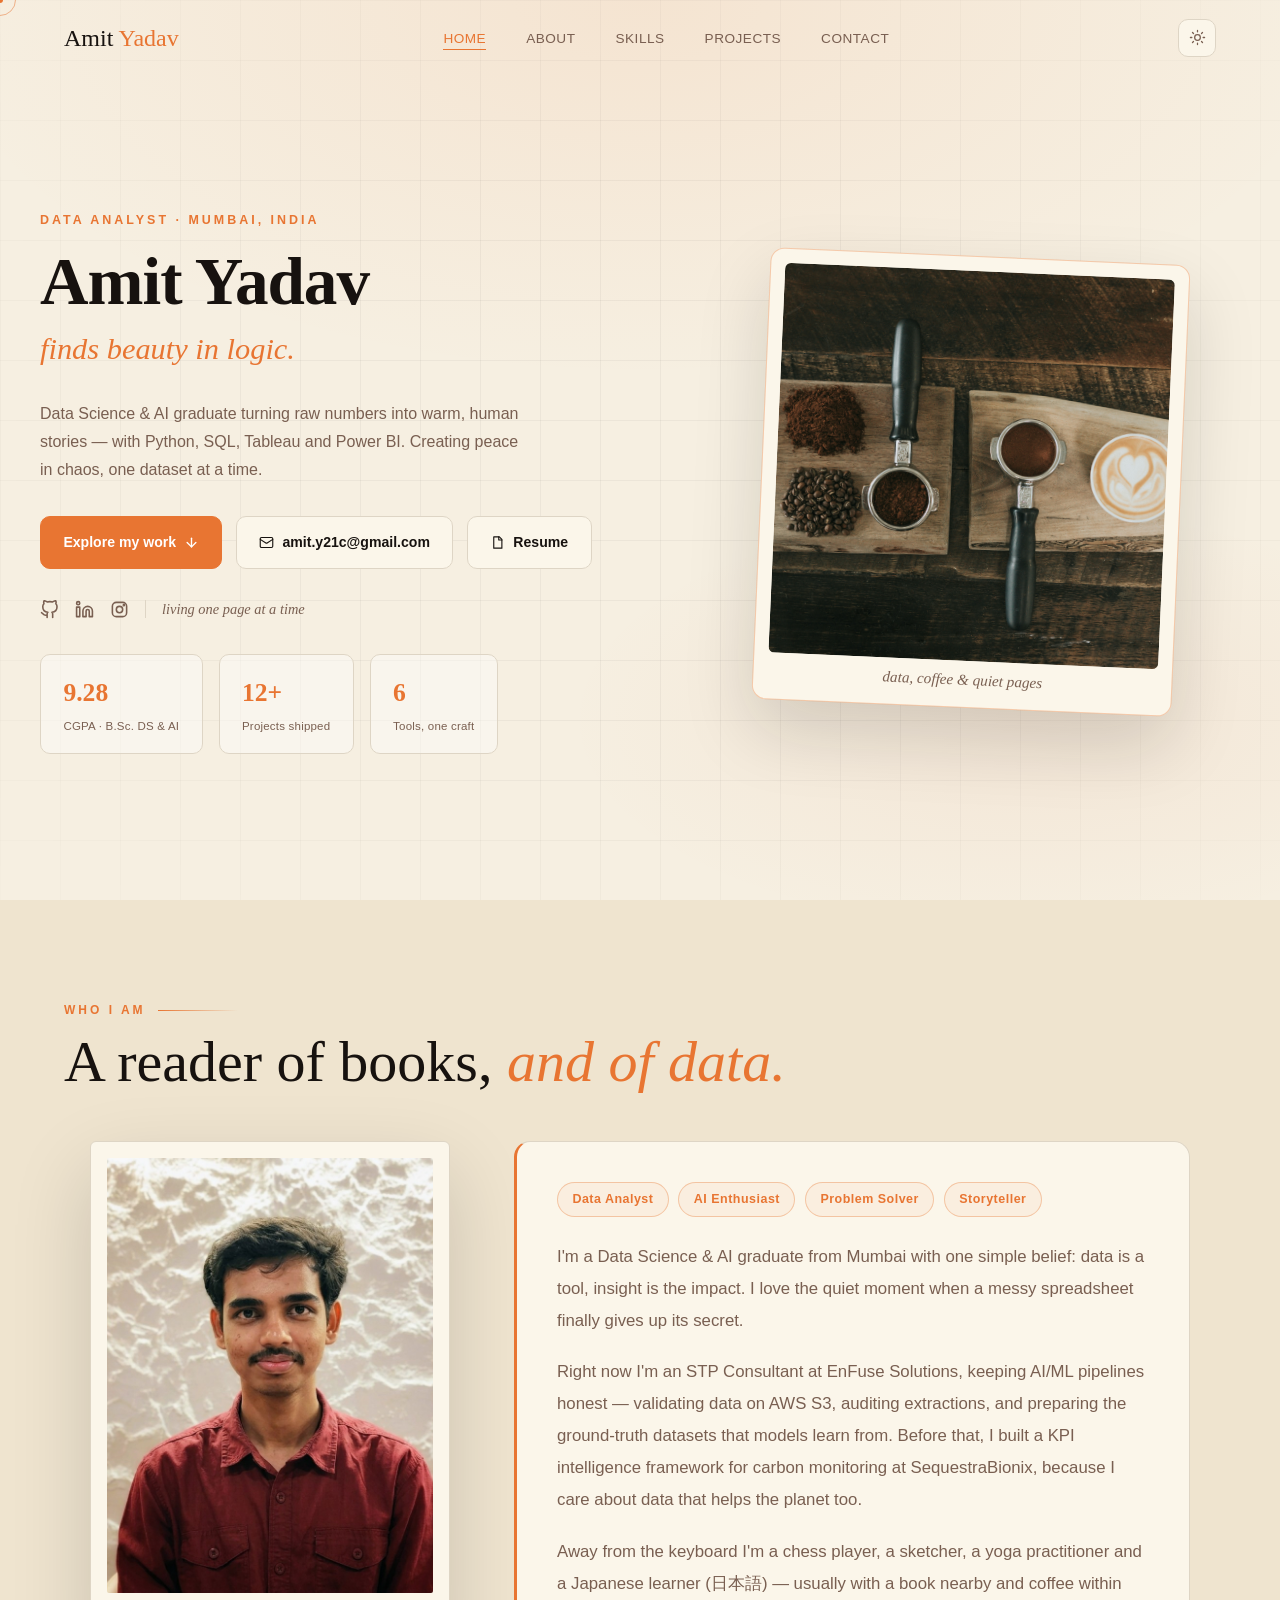
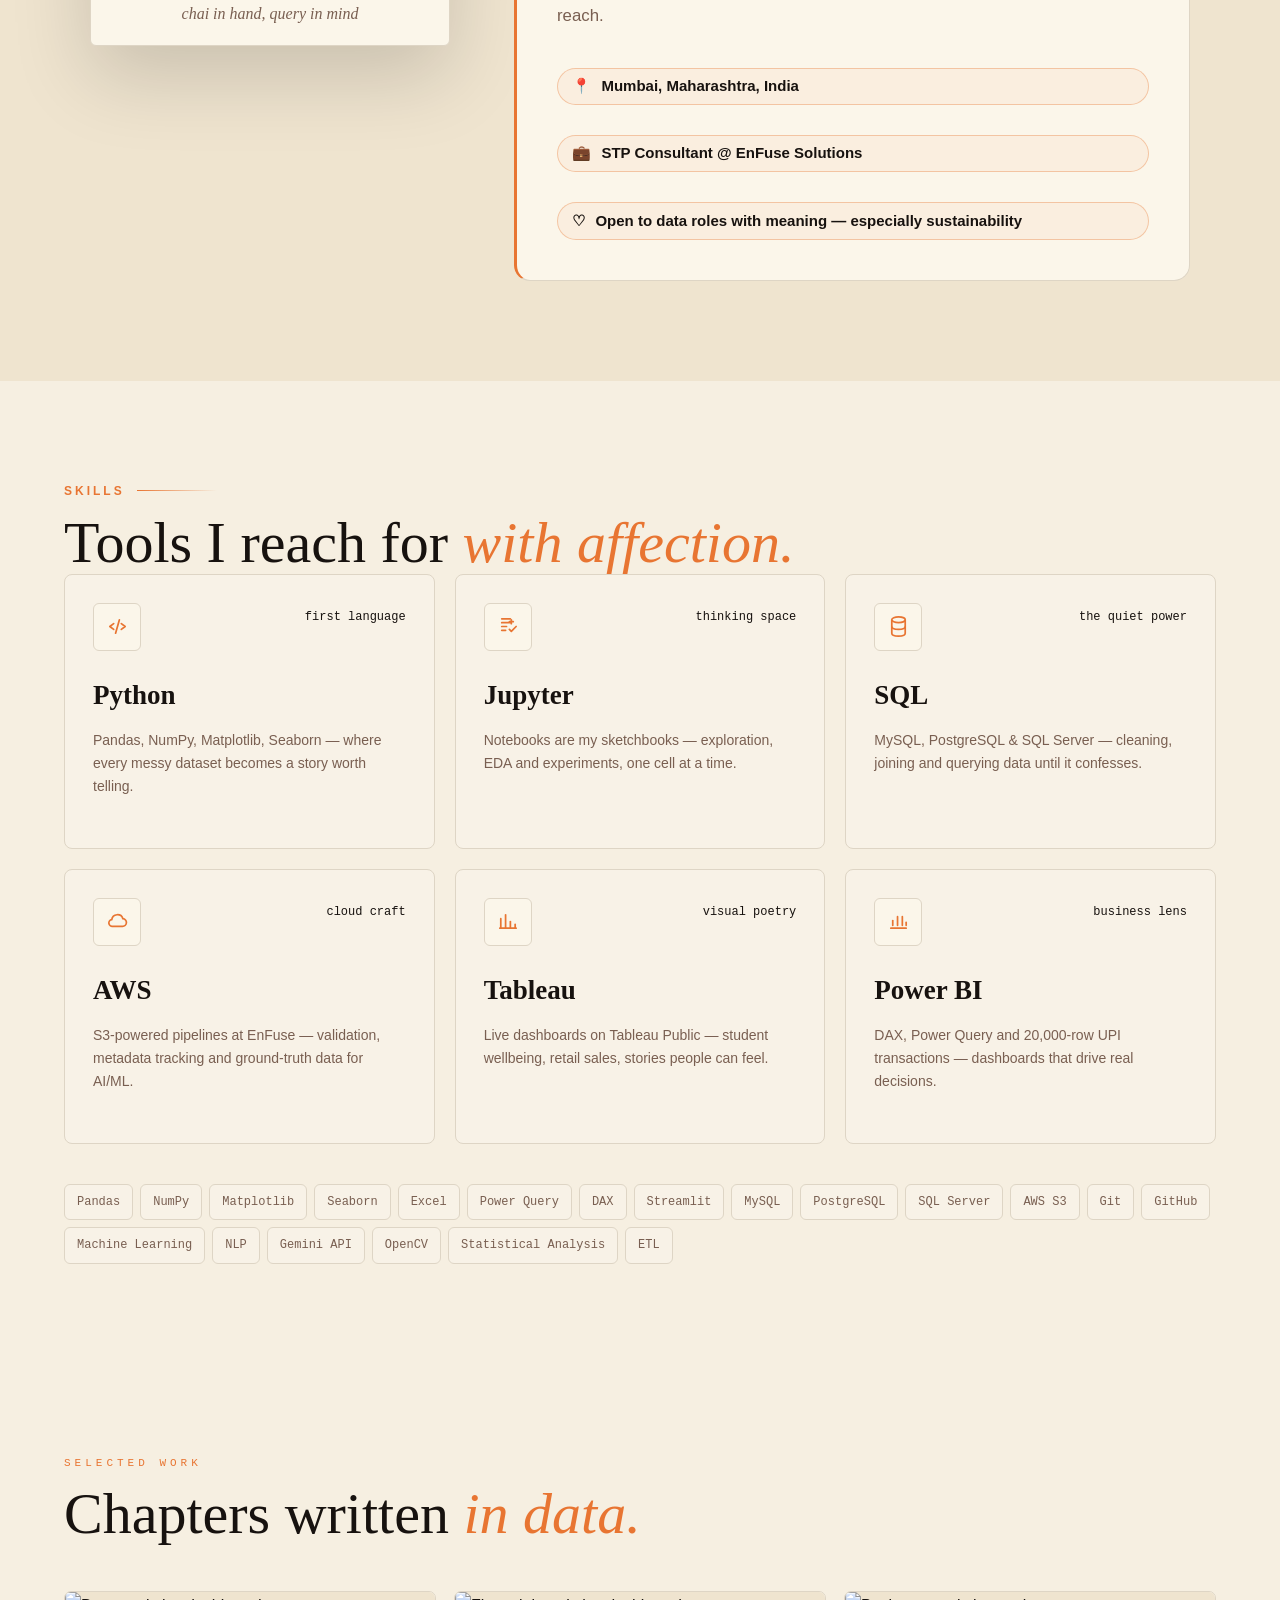
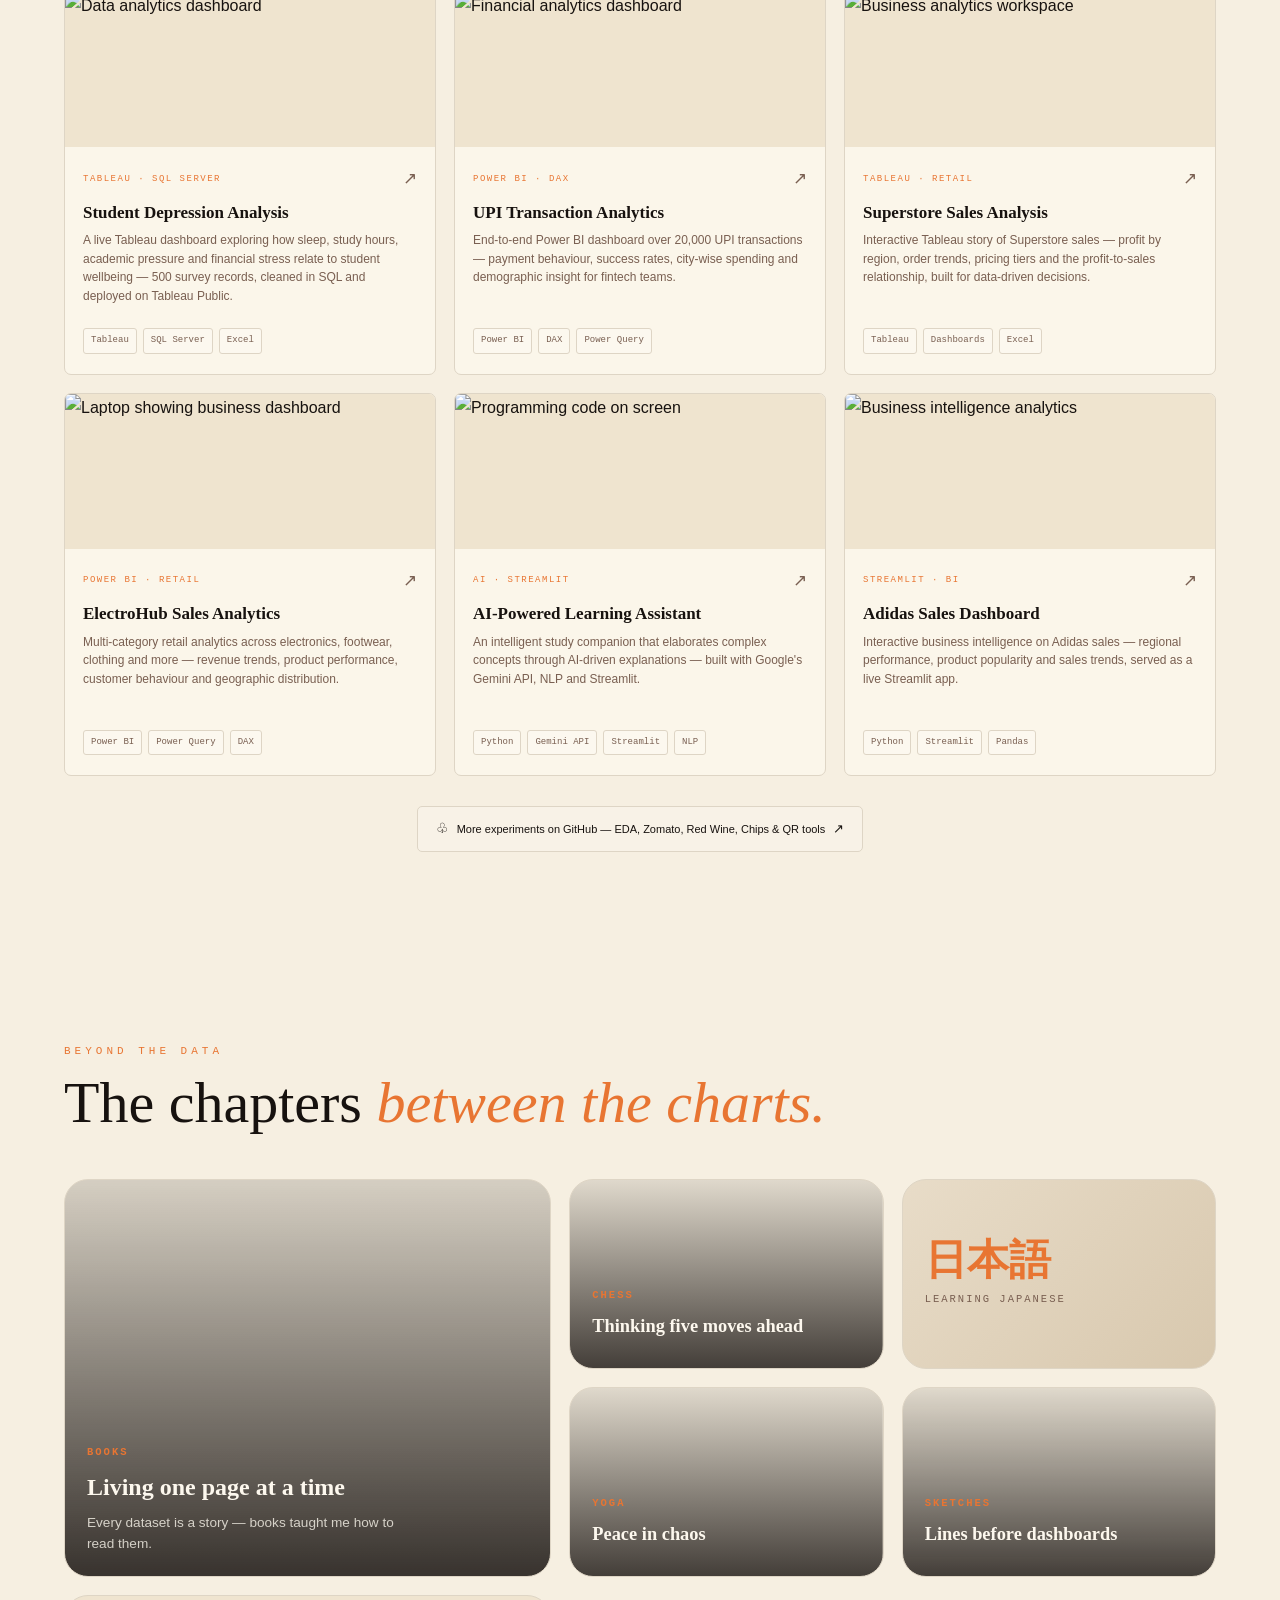
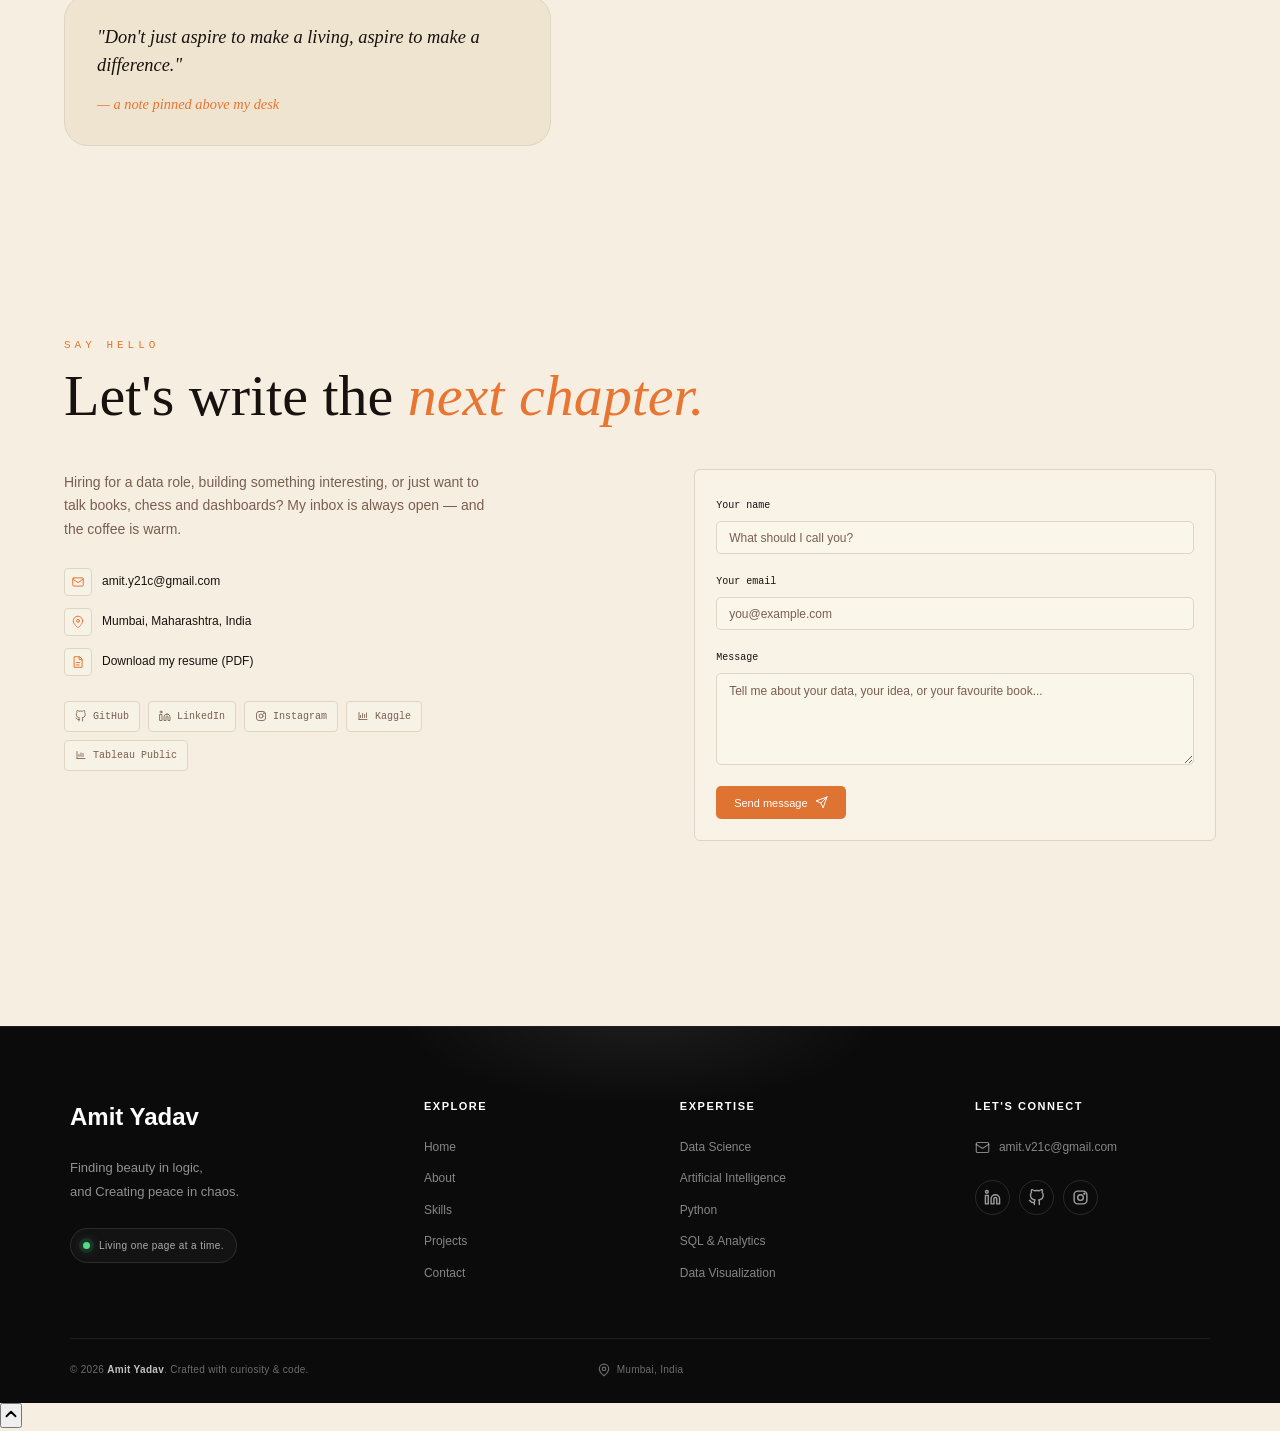
==== commit b290a0ee: "Remove music box feature from index.html Removed the music box feature including styles, HTML struct" ====
--- a/index.html
+++ b/index.html
@@ -116,36 +116,6 @@
     .mn-theme-toggle .icon-moon{display:none;}
     html[data-theme="dark"] .mn-theme-toggle .icon-sun{display:none;}
     html[data-theme="dark"] .mn-theme-toggle .icon-moon{display:block;}
-
-    /* music toggle */
-    .music-box{position:fixed;left:24px;bottom:24px;z-index:999;}
-    .music-pill{display:flex;align-items:center;gap:10px;background:var(--card);border:1px solid var(--border);border-radius:50px;padding:6px;box-shadow:0 12px 30px rgba(0,0,0,.15);transition:all .3s ease;position:relative;z-index:2;}
-    .music-toggle{width:42px;height:42px;flex-shrink:0;border-radius:50%;border:none;background:var(--accent);color:#fff;display:flex;align-items:center;justify-content:center;cursor:pointer;transition:transform .25s ease;}
-    .music-toggle:hover{transform:scale(1.06);}
-    .music-toggle svg{width:18px;height:18px;}
-    .music-toggle .icon-pause{display:none;}
-    .music-box.playing .music-toggle .icon-play{display:none;}
-    .music-box.playing .music-toggle .icon-pause{display:block;}
-    .vinyl{width:30px;height:30px;border-radius:50%;background:radial-gradient(circle,var(--card) 0 4px,#2a2420 4px 6px,#17120f 6px 100%);flex-shrink:0;margin-right:2px;animation:vinylspin 3s linear infinite;animation-play-state:paused;cursor:pointer;}
-    .music-box.playing .vinyl{animation-play-state:running;}
-    .music-label{max-width:0;overflow:hidden;white-space:nowrap;font-family:Georgia,'Times New Roman',serif;font-style:italic;font-size:.82rem;color:var(--muted);transition:max-width .35s ease,padding .35s ease;}
-    .music-box.playing .music-label{max-width:220px;padding-right:12px;}
-    @keyframes vinylspin{to{transform:rotate(360deg)}}
-
-    /* mood picker popup */
-    .mood-picker{position:absolute;left:0;bottom:calc(100% + 12px);width:220px;background:var(--card);border:1px solid var(--border);border-radius:14px;padding:14px;box-shadow:0 20px 45px rgba(0,0,0,.22);opacity:0;visibility:hidden;transform:translateY(8px);transition:opacity .25s ease,transform .25s ease,visibility .25s;z-index:1;}
-    .mood-picker.open{opacity:1;visibility:visible;transform:translateY(0);}
-    .mood-picker-title{font-family:monospace;font-size:.68rem;letter-spacing:2px;text-transform:uppercase;color:var(--muted);margin-bottom:10px;}
-    .mood-option{display:flex;align-items:center;justify-content:space-between;width:100%;background:none;border:none;border-radius:8px;padding:.6rem .7rem;margin-bottom:4px;cursor:pointer;text-align:left;transition:background .2s ease;}
-    .mood-option:last-child{margin-bottom:0;}
-    .mood-option:hover{background:var(--surface);}
-    .mood-option.active{background:var(--accent);}
-    .mood-name{font-family:Georgia,'Times New Roman',serif;font-weight:700;font-size:.92rem;color:var(--text);}
-    .mood-option.active .mood-name{color:#fff;}
-    .mood-desc{font-family:monospace;font-size:.7rem;color:var(--muted);}
-    .mood-option.active .mood-desc{color:rgba(255,255,255,.85);}
-
-    @media(max-width:600px){.music-box{left:16px;bottom:16px;}.music-label{display:none;}}
 
     @media(max-width:768px){
       .nl{display:none;}
@@ -3006,48 +2976,6 @@
     </div>
 </footer>
 
-<!-- Music box -->
-<div class="music-box" id="musicBox">
-  <div class="mood-picker" id="moodPicker">
-    <p class="mood-picker-title">Choose your atmosphere</p>
-
-  <button class="mood-option" data-src="KiminoNawa.mp3" data-label="nostalgia">
-  <span class="mood-name">KiminoNawa</span>
-  <span class="mood-desc">nostalgia</span>
-</button>
-
-<button class="mood-option" data-src="Suzume.mp3" data-label="journey">
-  <span class="mood-name">Suzume</span>
-  <span class="mood-desc">journey</span>
-</button>
-
-<button class="mood-option" data-src="Nandemonaiya.mp3" data-label="wander">
-  <span class="mood-name">Nandemonaiya</span>
-  <span class="mood-desc">wander</span>
-</button>
-  </div>
-
-  <audio id="bgAudio" loop preload="none"></audio>
-
-  <div class="music-pill">
-    <button class="music-toggle" id="musicToggle" aria-label="Choose a mood">
-      <svg class="icon-play" viewBox="0 0 24 24" fill="currentColor">
-        <polygon points="6 3 20 12 6 21 6 3"/>
-      </svg>
-      <svg class="icon-pause" viewBox="0 0 24 24" fill="currentColor">
-        <rect x="6" y="4" width="4" height="16"/>
-        <rect x="14" y="4" width="4" height="16"/>
-      </svg>
-    </button>
-
-    <div class="vinyl" id="vinylIcon" title="Change atmosphere"></div>
-
-    <span class="music-label" id="musicLabel">
-      A little music, from my world to yours.
-    </span>
-  </div>
-</div>
-
 <button id="bt" aria-label="Back to top">
   <svg xmlns="http://www.w3.org/2000/svg" width="18" height="18" viewBox="0 0 24 24" fill="none" stroke="currentColor" stroke-width="2.5" stroke-linecap="round" stroke-linejoin="round"><polyline points="18 15 12 9 6 15"></polyline></svg>
 </button>
@@ -3134,58 +3062,6 @@
   const bt=document.getElementById('bt');
   window.addEventListener('scroll',()=>bt.classList.toggle('show',window.scrollY>400),{passive:true});
   bt.addEventListener('click',()=>window.scrollTo({top:0,behavior:'smooth'}));
-
-  /* ── Music box ── */
-  const musicBox=document.getElementById('musicBox');
-  const musicToggle=document.getElementById('musicToggle');
-  const bgAudio=document.getElementById('bgAudio');
-  const moodPicker=document.getElementById('moodPicker');
-  const vinylIcon=document.getElementById('vinylIcon');
-  const musicLabel=document.getElementById('musicLabel');
-  const moodOptions=document.querySelectorAll('.mood-option');
-  let currentMood=null;
-
-  function closePicker(){ moodPicker.classList.remove('open'); }
-  function togglePicker(){ moodPicker.classList.toggle('open'); }
-
-  moodOptions.forEach(opt=>{
-    opt.addEventListener('click',()=>{
-      const src=opt.dataset.src, label=opt.dataset.label;
-      moodOptions.forEach(o=>o.classList.remove('active'));
-      opt.classList.add('active');
-      currentMood=label;
-      bgAudio.src=src;
-      bgAudio.play().then(()=>{
-        musicBox.classList.add('playing');
-        musicLabel.textContent=`Enjoy the ${label} — a gift`;
-        musicToggle.setAttribute('aria-label','Pause background music');
-      }).catch(()=>{
-        alert(`Add a "${src}" file next to index.html to enable this mood.`);
-      });
-      closePicker();
-    });
-  });
-
-  if(musicToggle && bgAudio){
-    musicToggle.addEventListener('click',()=>{
-      if(!currentMood){ togglePicker(); return; }
-      if(bgAudio.paused){
-        bgAudio.play();
-        musicBox.classList.add('playing');
-        musicToggle.setAttribute('aria-label','Pause background music');
-      }else{
-        bgAudio.pause();
-        musicBox.classList.remove('playing');
-        musicToggle.setAttribute('aria-label','Play background music');
-      }
-    });
-  }
-  if(vinylIcon){
-    vinylIcon.addEventListener('click',togglePicker);
-  }
-  document.addEventListener('click',e=>{
-    if(!musicBox.contains(e.target)) closePicker();
-  });
 
   /* ── Smooth scroll ── */
   document.querySelectorAll('a[href^="#"]').forEach(a=>{
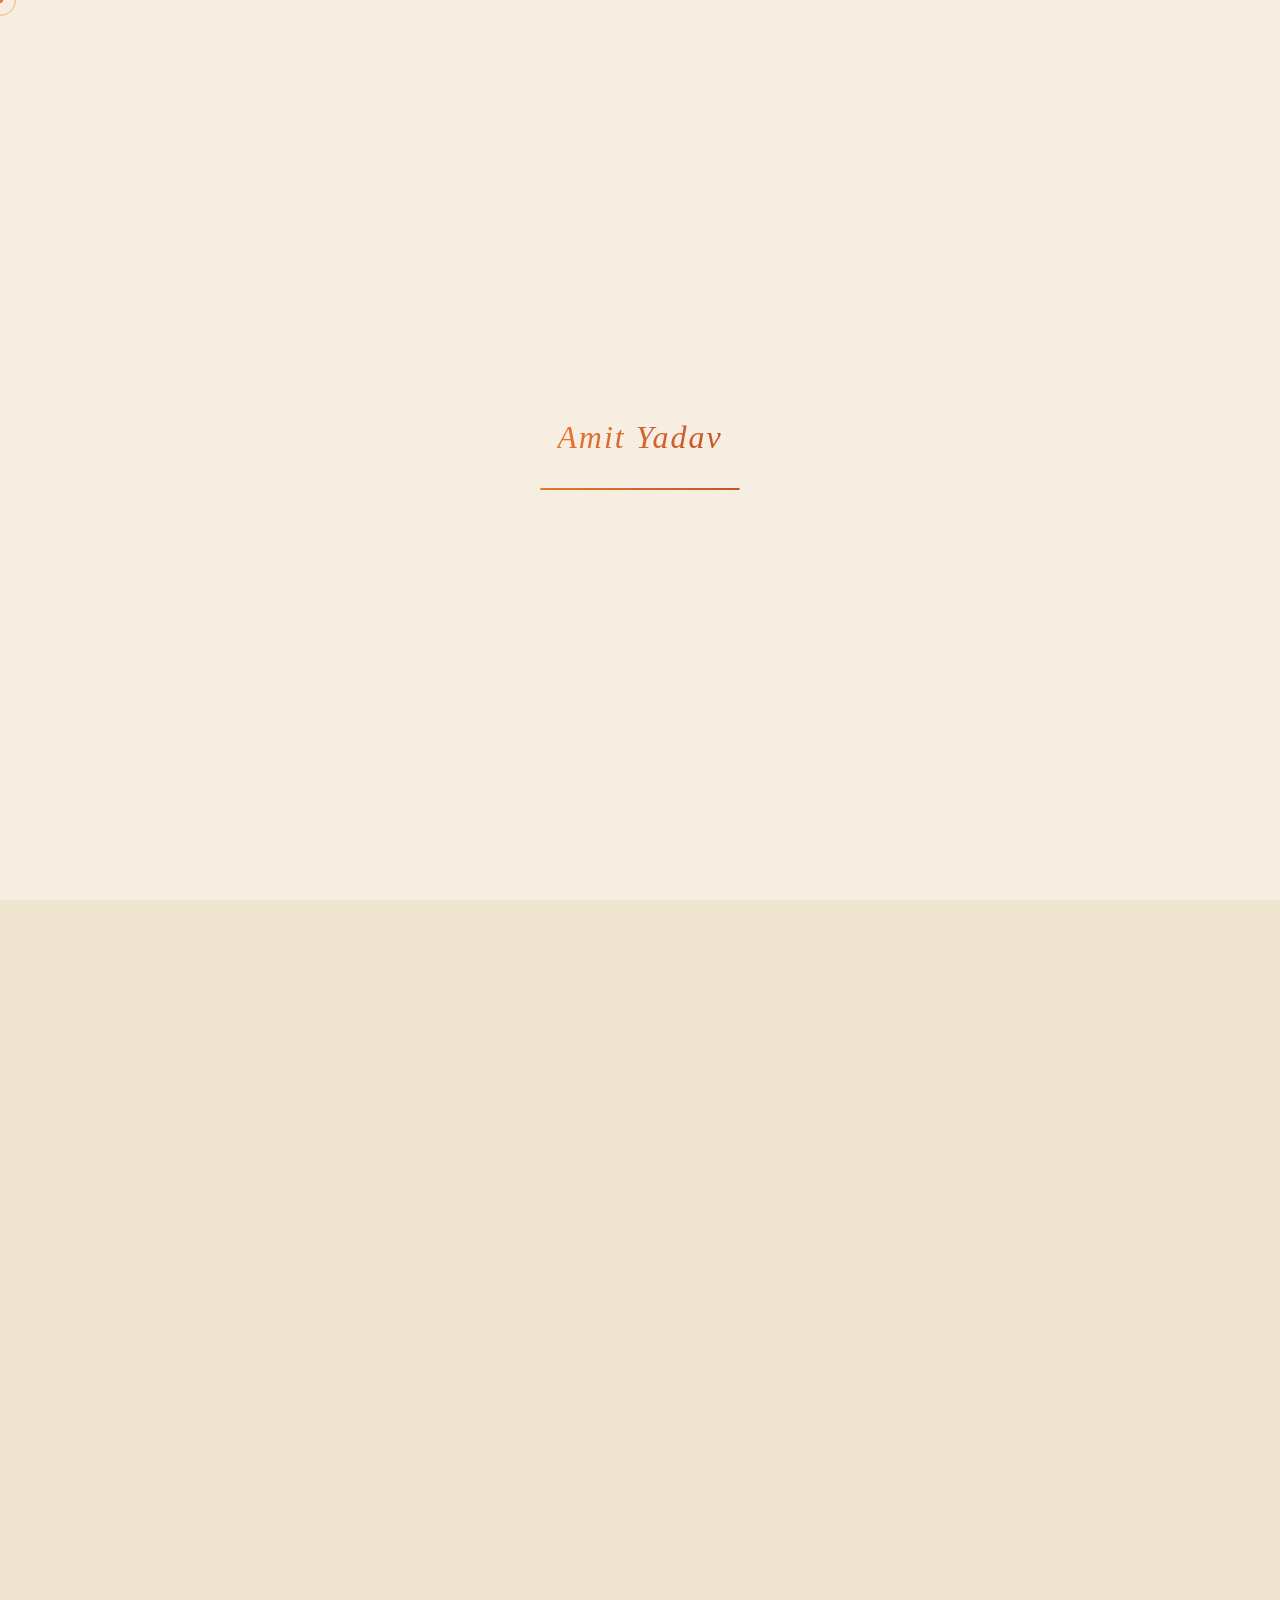
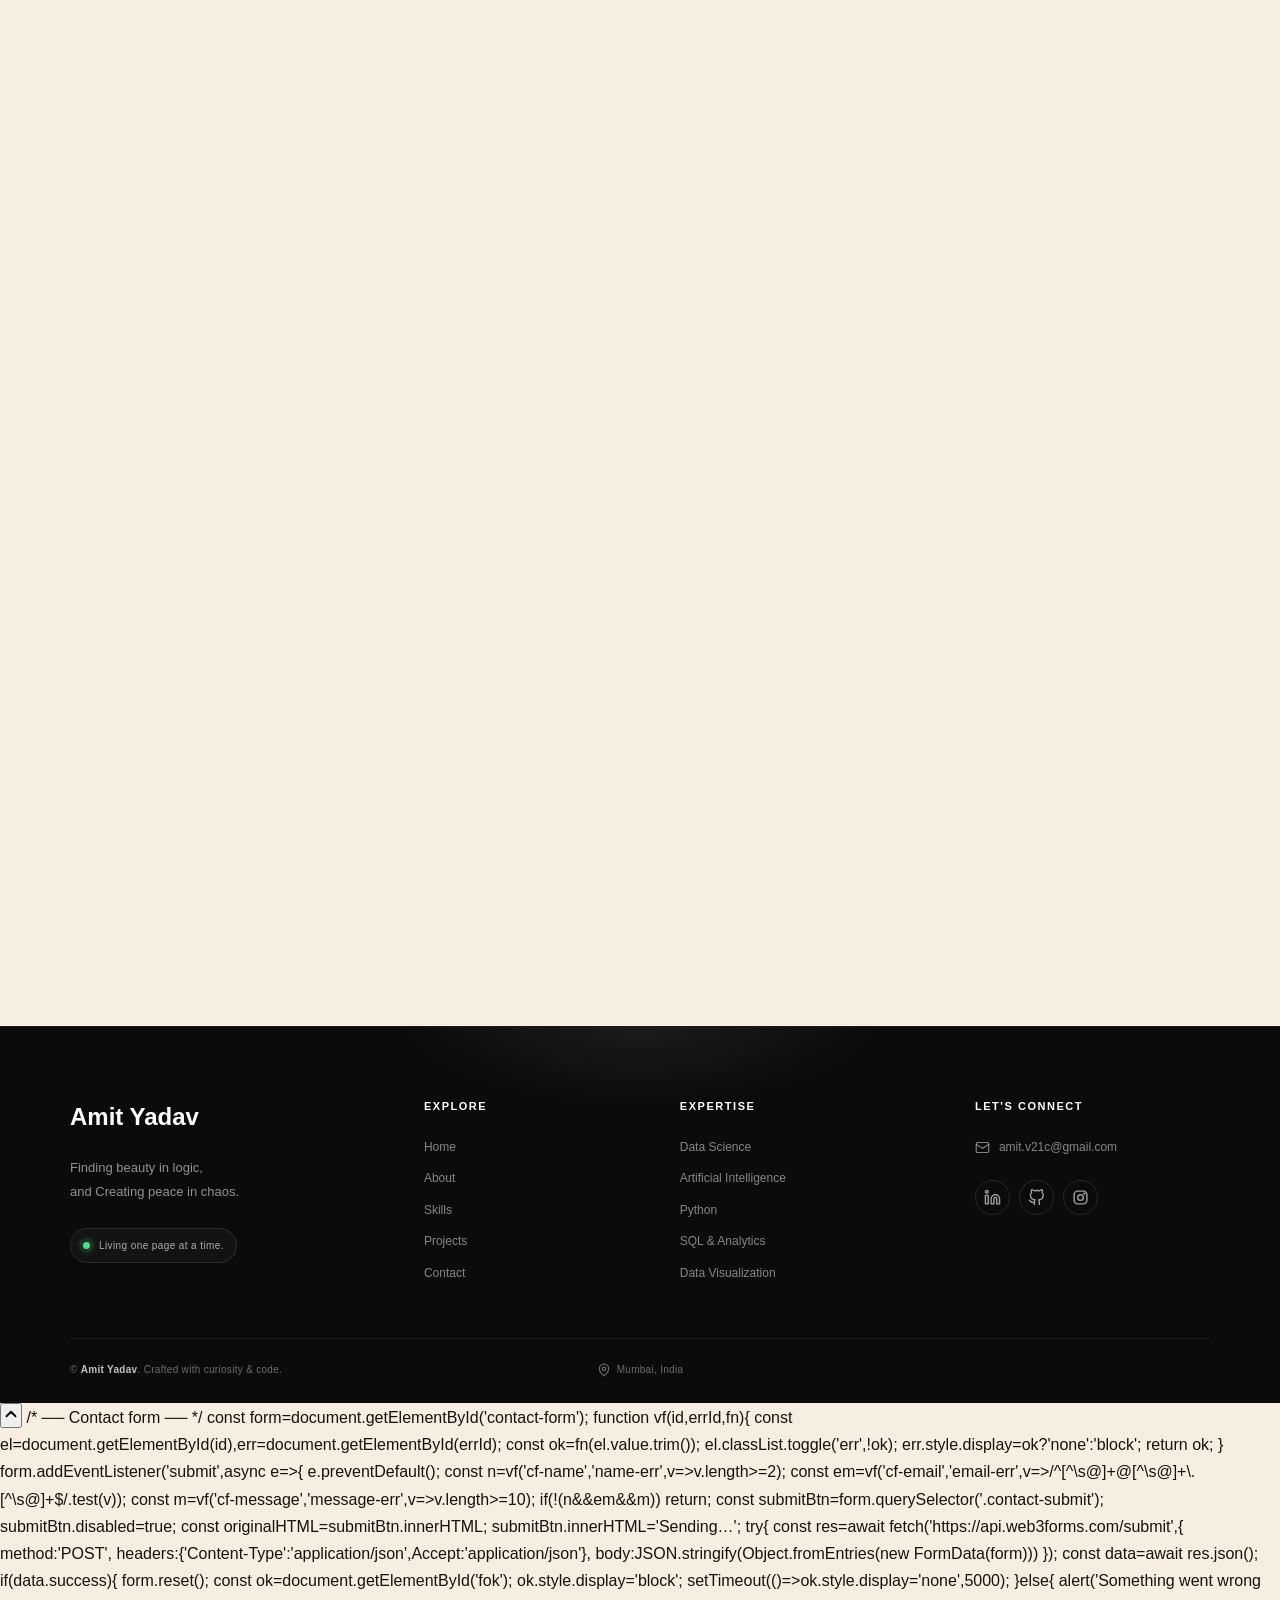
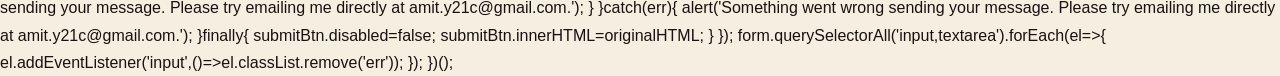
==== commit 1e701e4a: "Integrate Google Analytics tracking code Added Google Analytics tracking script to index.html." ====
--- a/index.html
+++ b/index.html
@@ -1954,7 +1954,7 @@
             <svg xmlns="http://www.w3.org/2000/svg" width="15" height="15" viewBox="0 0 24 24" fill="none" stroke="currentColor" stroke-width="1.8" stroke-linecap="round" stroke-linejoin="round"><rect x="2" y="4" width="20" height="16" rx="2"></rect><path d="m22 7-8.97 5.7a1.94 1.94 0 0 1-2.06 0L2 7"></path></svg>
             amit.y21c@gmail.com
           </a>
-          <a href="https://drive.google.com/file/d/1u2rH3gyLb1lbT-eZXGZ8aFNDFK5Zcbld/view?usp=drive_link" target="_blank" rel="noopener noreferrer" class="hero-btn hero-btn-outline">
+          <a href="https://drive.google.com/file/d/12DScmvyXhr7jKnGBiH3MIuiCZUoHfpBh/view?usp=sharing" target="_blank" rel="noopener noreferrer" class="hero-btn hero-btn-outline">
             <svg xmlns="http://www.w3.org/2000/svg" width="15" height="15" viewBox="0 0 24 24" fill="none" stroke="currentColor" stroke-width="1.8" stroke-linecap="round" stroke-linejoin="round"><path d="M6 3h9l4 4v14H6z"></path><path d="M14 3v5h5"></path></svg>
             Resume
           </a>
@@ -2614,7 +2614,7 @@
 
         <!-- RESUME -->
         <a
-          href="https://drive.google.com/file/d/1u2rH3gyLb1lbT-eZXGZ8aFNDFK5Zcbld/view?usp=drive_link"
+          href="https://drive.google.com/file/d/12DScmvyXhr7jKnGBiH3MIuiCZUoHfpBh/view?usp=sharing"
           target="_blank"
           rel="noopener noreferrer"
           class="contact-link"
@@ -3091,6 +3091,15 @@
       });
     });
   });
+<!-- Google tag (gtag.js) -->
+<script async src="https://www.googletagmanager.com/gtag/js?id=G-DFX7ZGXBPT"></script>
+<script>
+  window.dataLayer = window.dataLayer || [];
+  function gtag(){dataLayer.push(arguments);}
+  gtag('js', new Date());
+
+  gtag('config', 'G-DFX7ZGXBPT');
+</script>
 
   /* ── Contact form ── */
   const form=document.getElementById('contact-form');
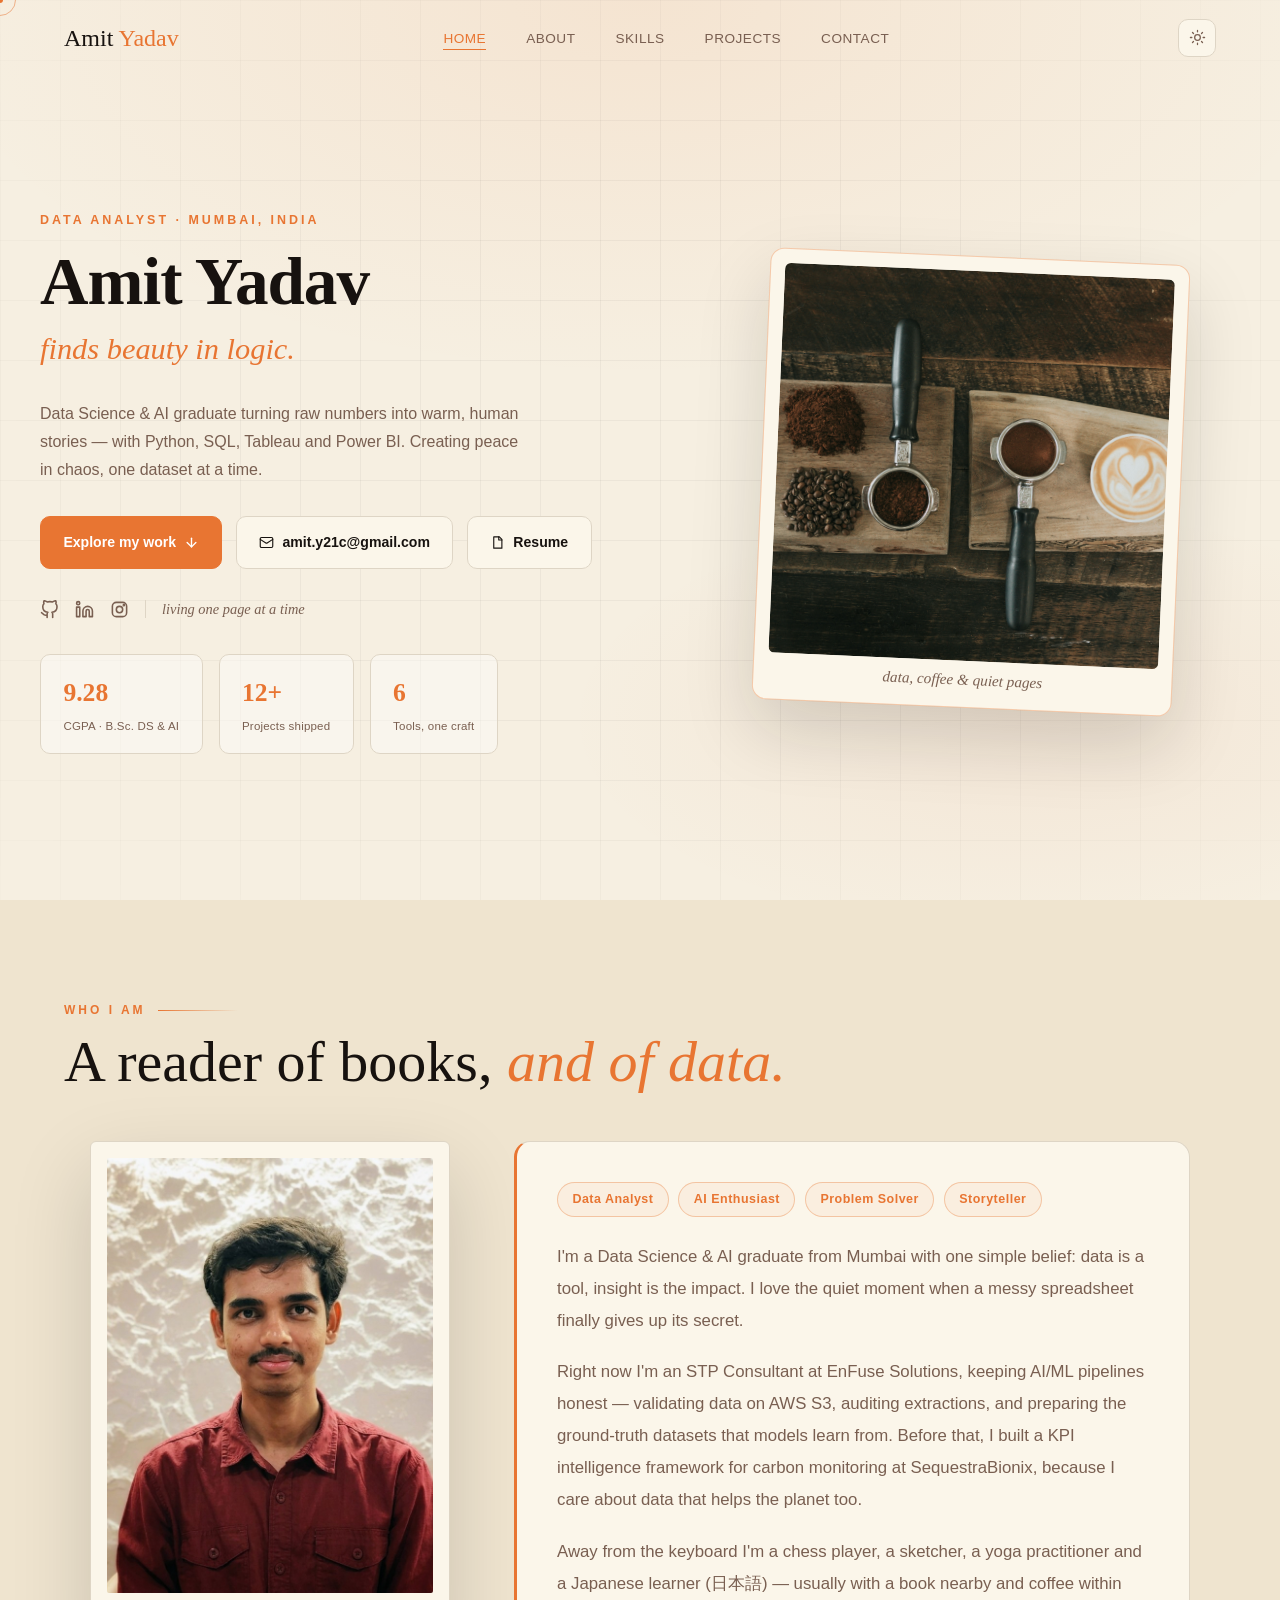
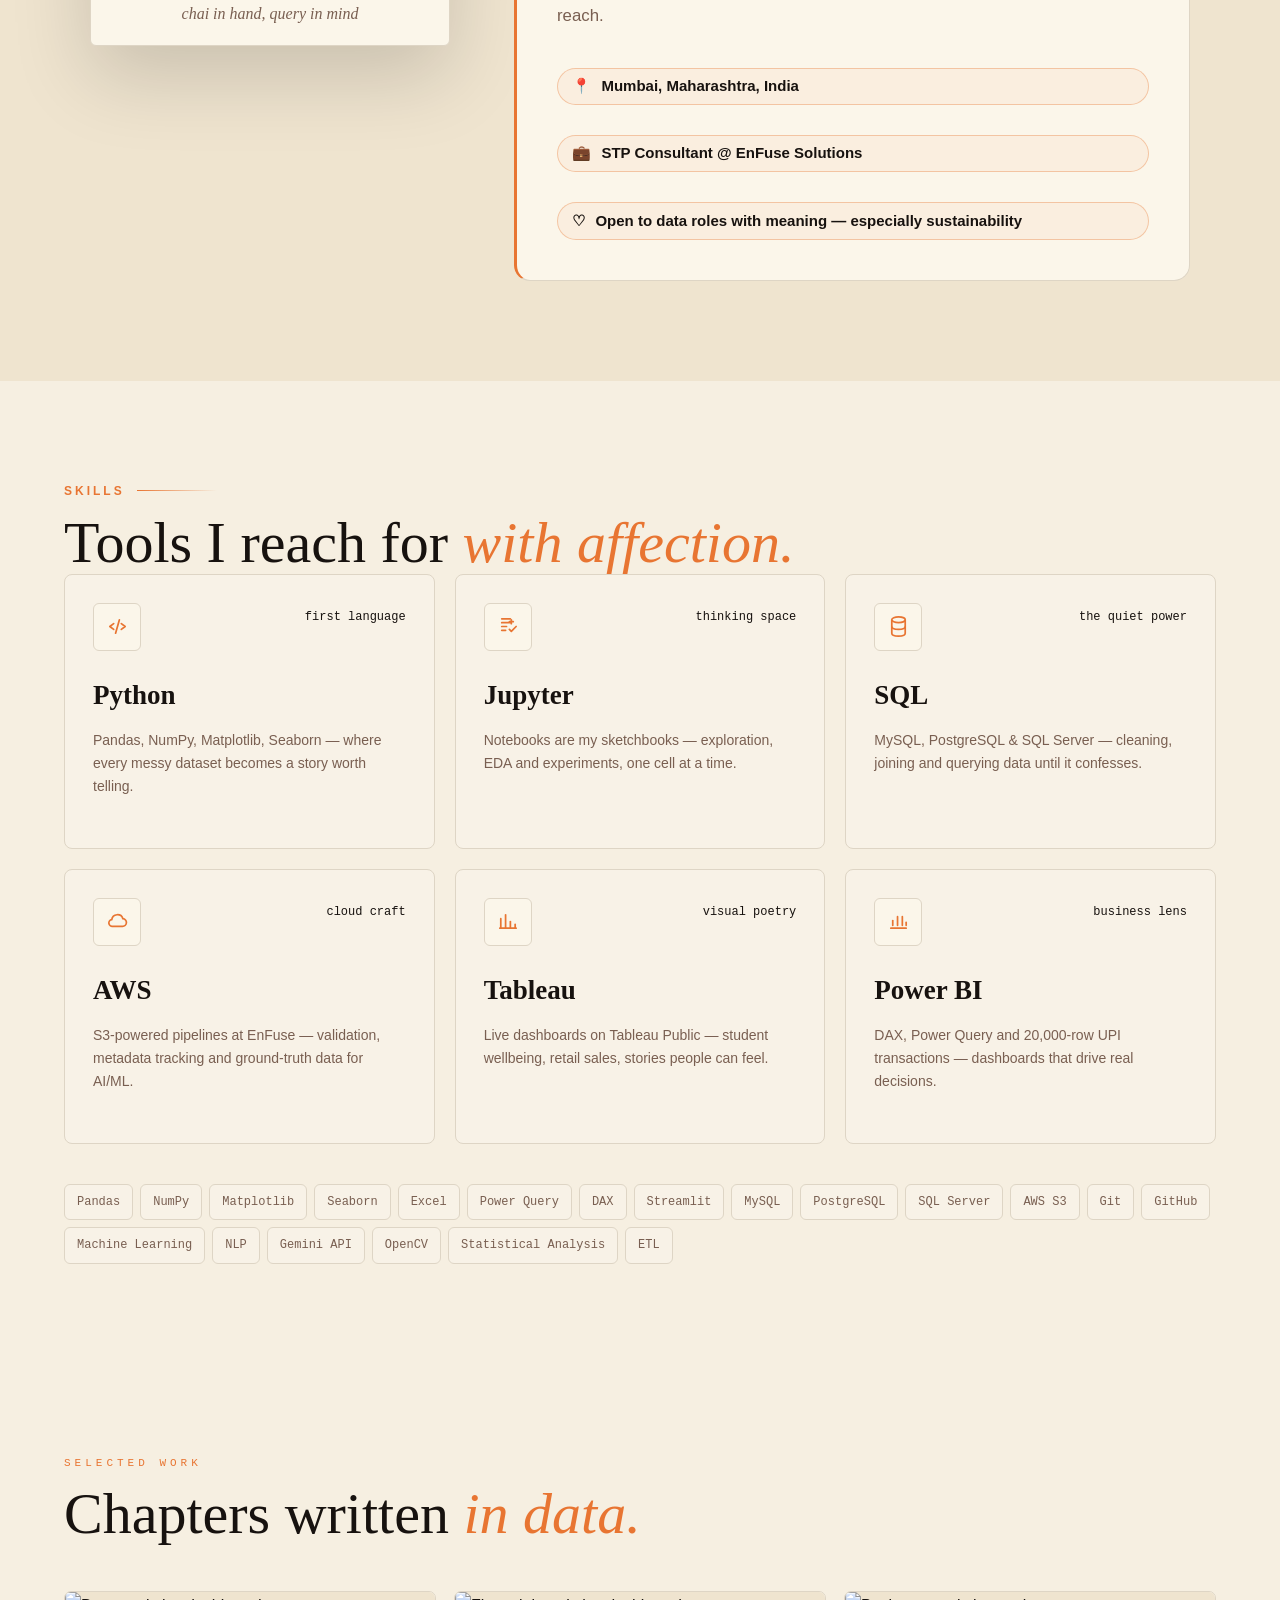
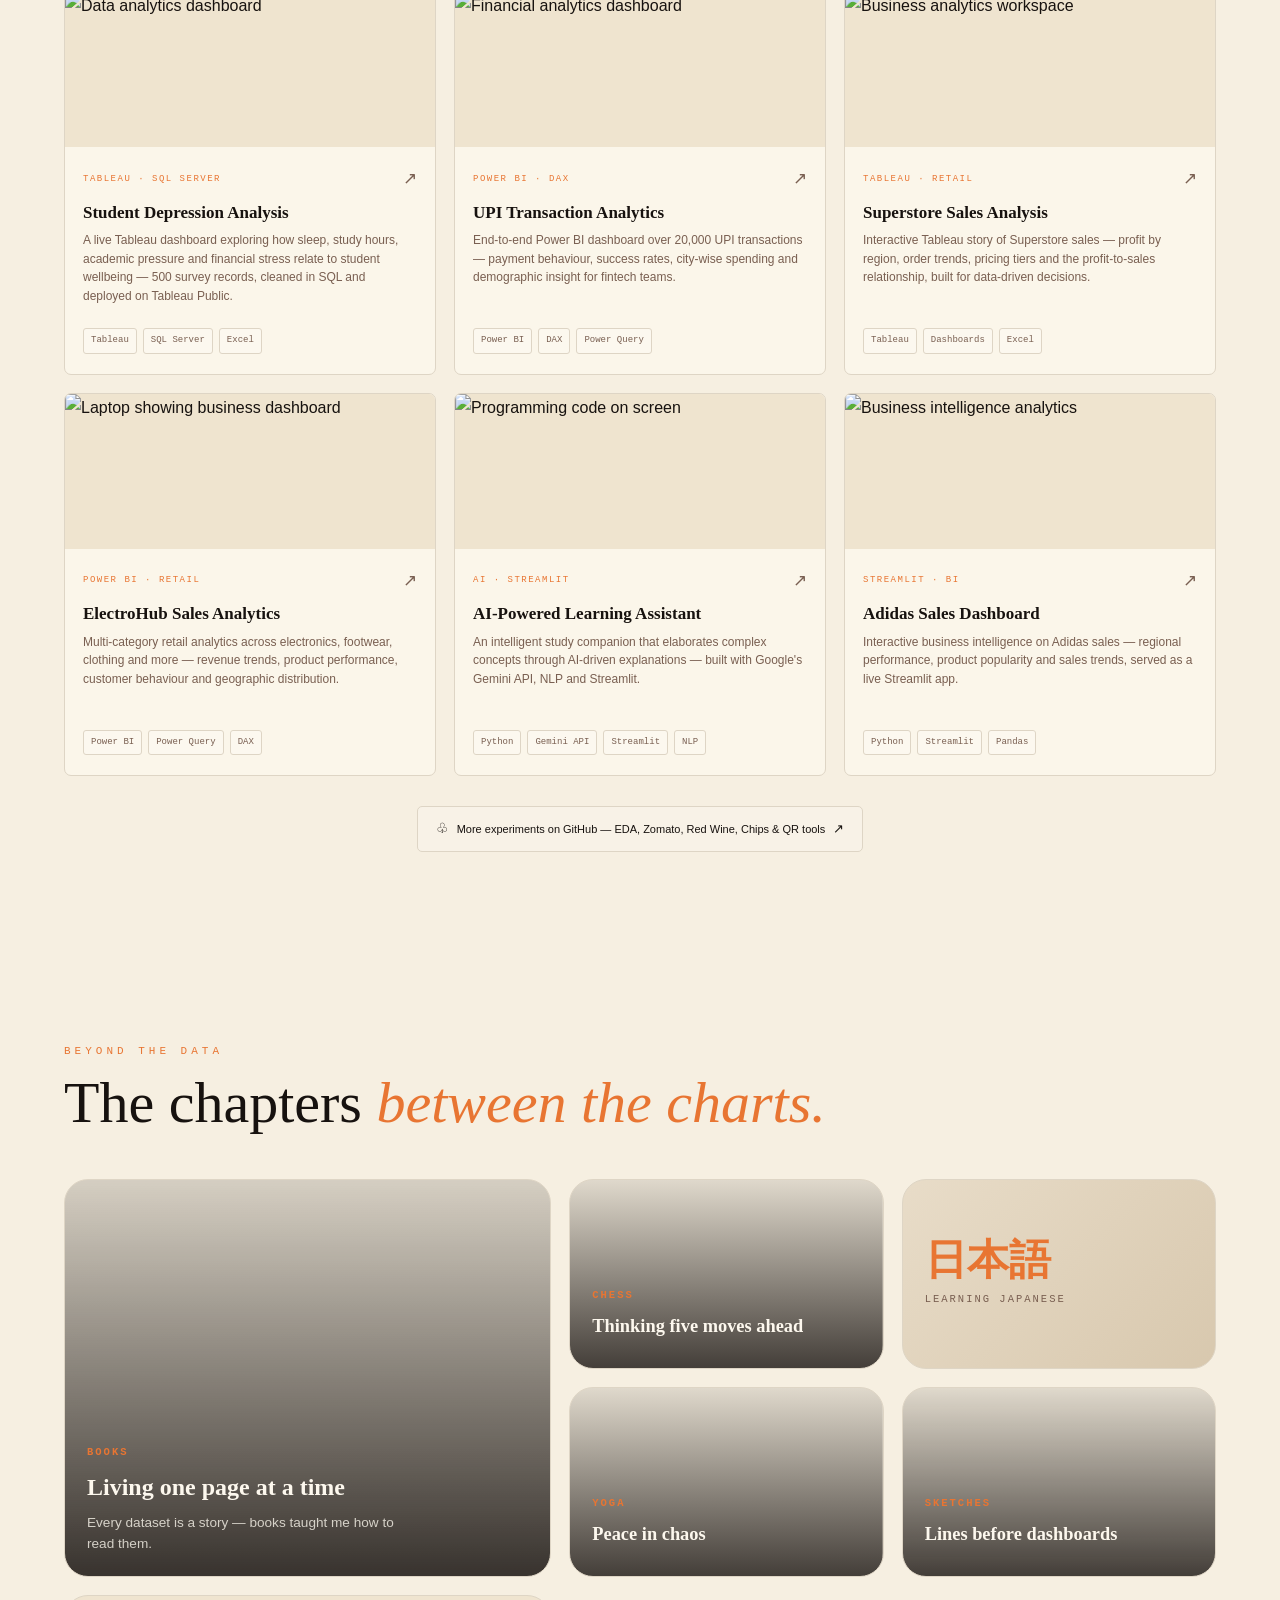
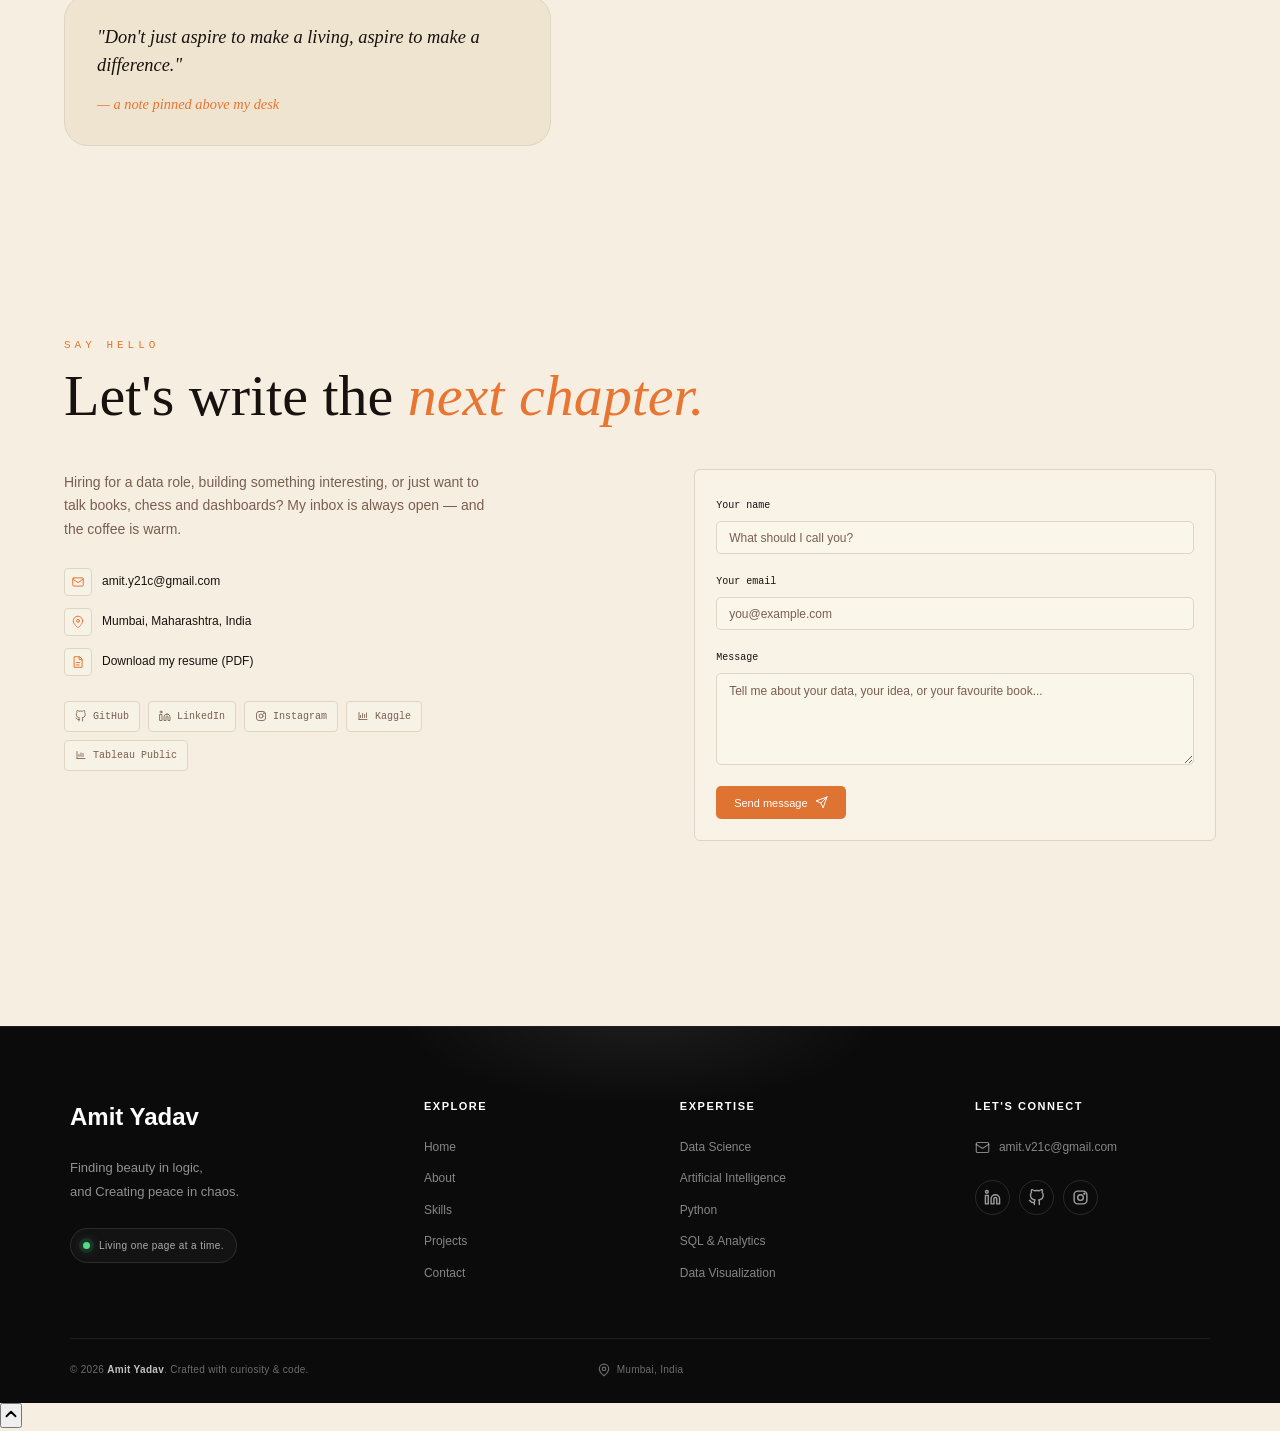
==== commit a062e76d: "Remove duplicate Google tag script Removed duplicate Google tag (gtag.js) script from the body." ====
--- a/index.html
+++ b/index.html
@@ -3,7 +3,7 @@
 <head>
   <meta charset="UTF-8">
   <meta name="viewport" content="width=device-width, initial-scale=1.0">
-  <meta name="description" content="Amit Yadav – Data Analyst & AI Enthusiast.">
+  <meta name="description" content="Amit Yadav - Data Analyst & AI Enthusiast.">
   <meta name="keywords" content="Amit Yadav, Data Analyst, Data Science, Artificial Intelligence, Machine Learning, Python, Power BI, Mumbai, Portfolio">
   <meta name="author" content="Amit Yadav">
   <meta name="robots" content="index, follow">
@@ -1887,6 +1887,15 @@
 }
 
 </style>
+<!-- Google tag (gtag.js) -->
+<script async src="https://www.googletagmanager.com/gtag/js?id=G-DFX7ZGXBPT"></script>
+<script>
+  window.dataLayer = window.dataLayer || [];
+  function gtag(){dataLayer.push(arguments);}
+  gtag('js', new Date());
+
+  gtag('config', 'G-DFX7ZGXBPT');
+</script>
 </head>
 <body>
 
@@ -3091,15 +3100,6 @@
       });
     });
   });
-<!-- Google tag (gtag.js) -->
-<script async src="https://www.googletagmanager.com/gtag/js?id=G-DFX7ZGXBPT"></script>
-<script>
-  window.dataLayer = window.dataLayer || [];
-  function gtag(){dataLayer.push(arguments);}
-  gtag('js', new Date());
-
-  gtag('config', 'G-DFX7ZGXBPT');
-</script>
 
   /* ── Contact form ── */
   const form=document.getElementById('contact-form');
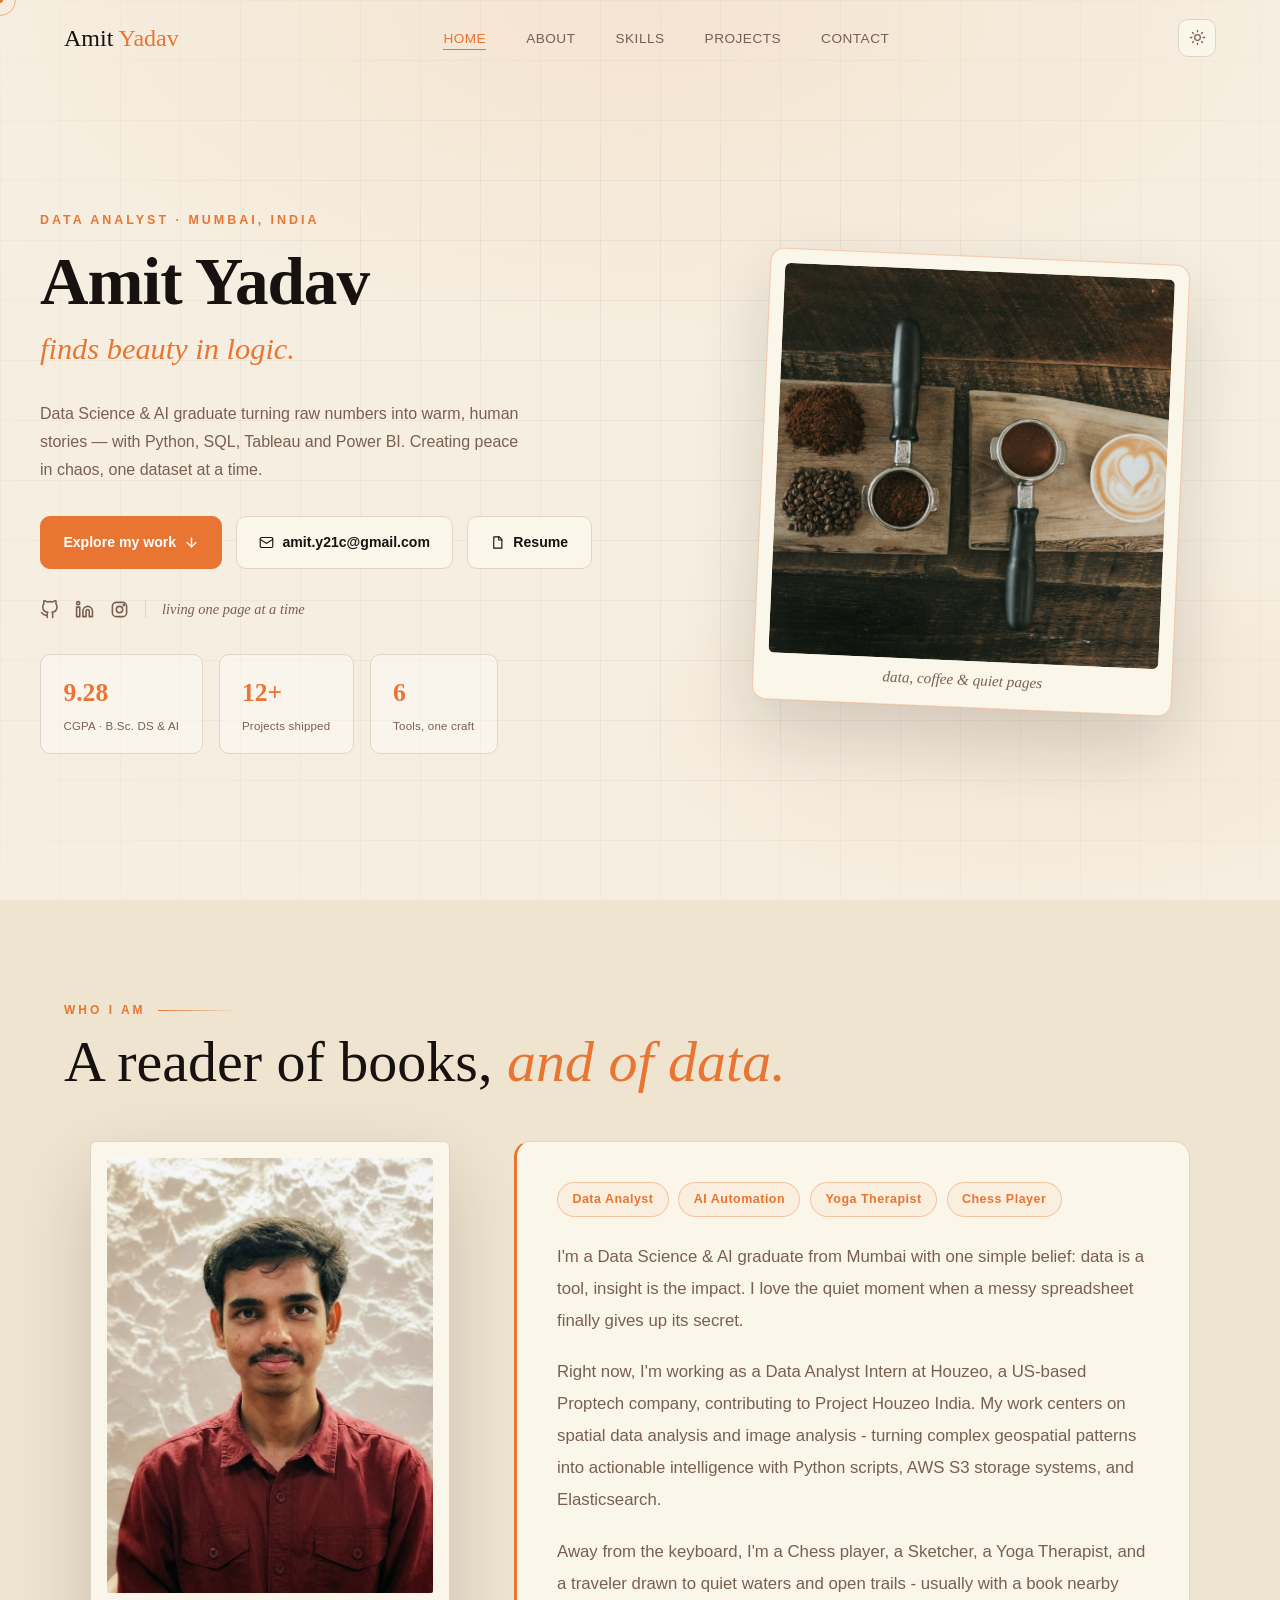
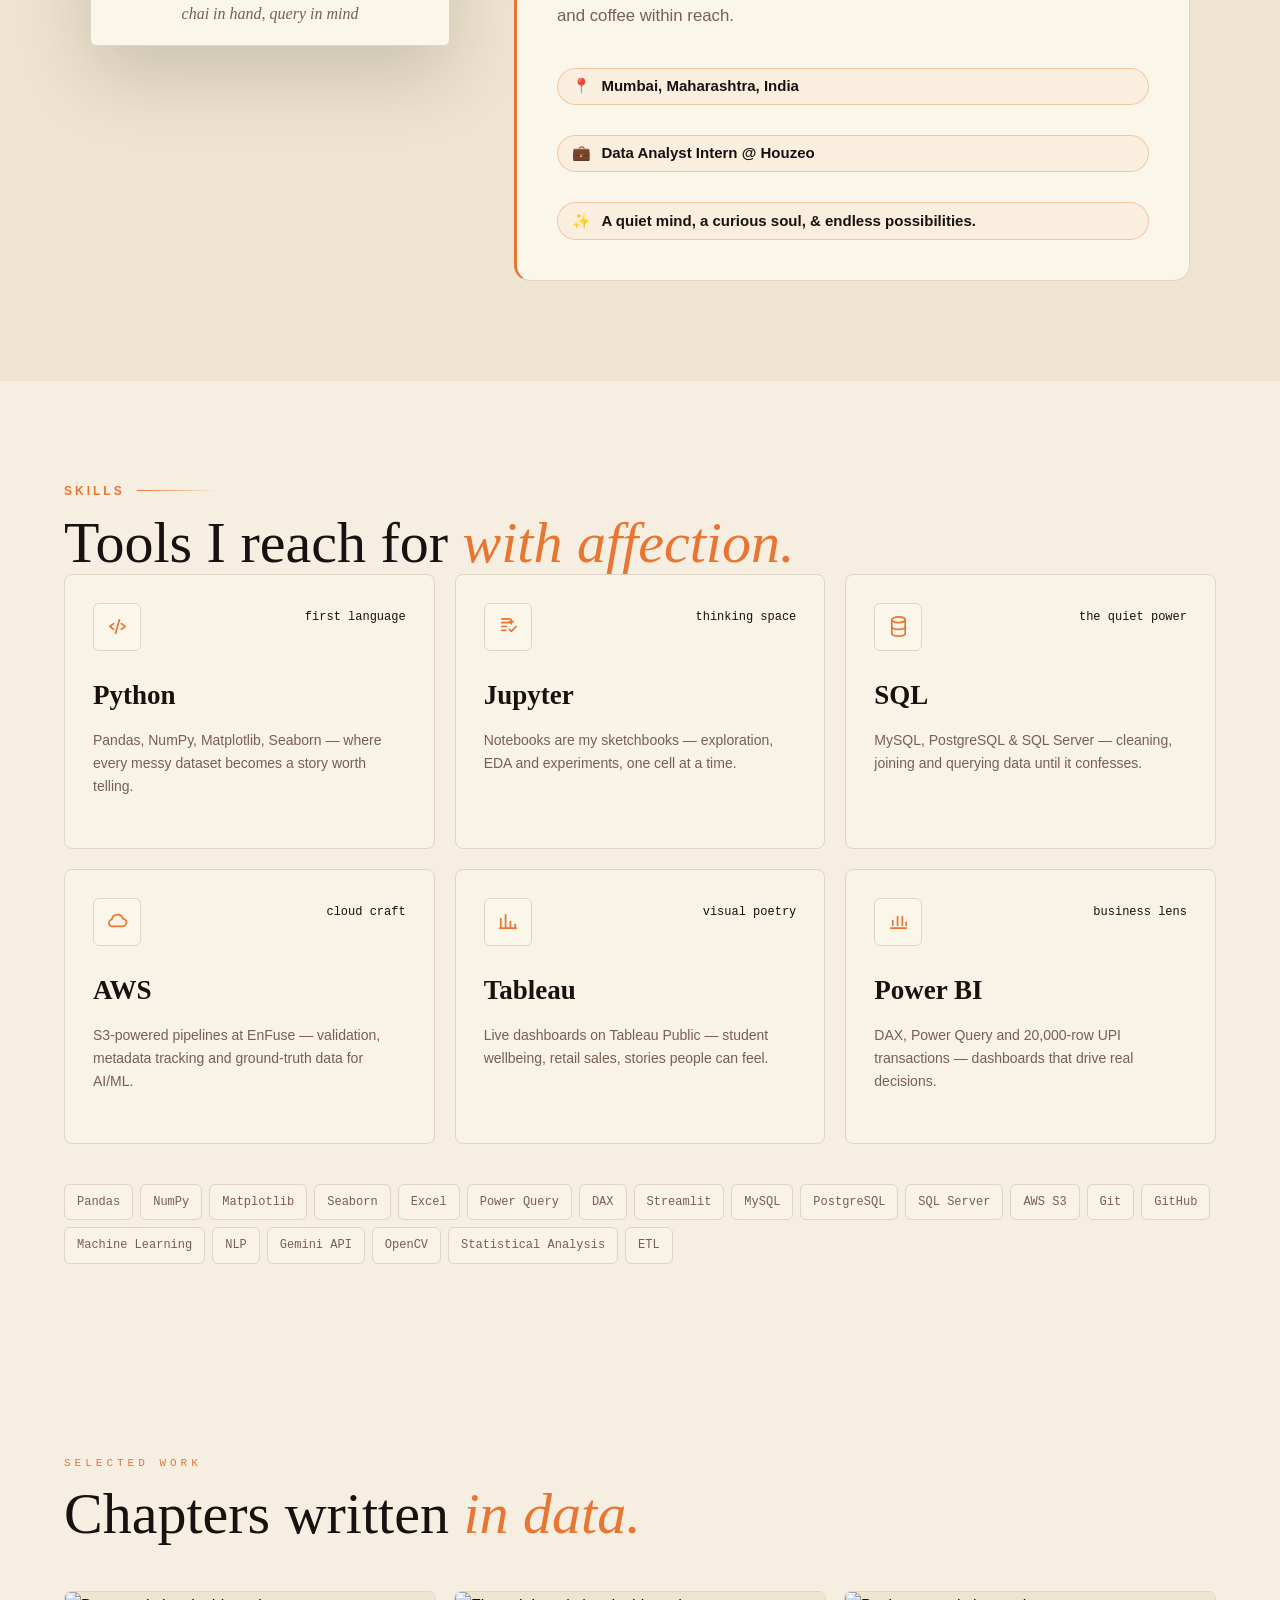
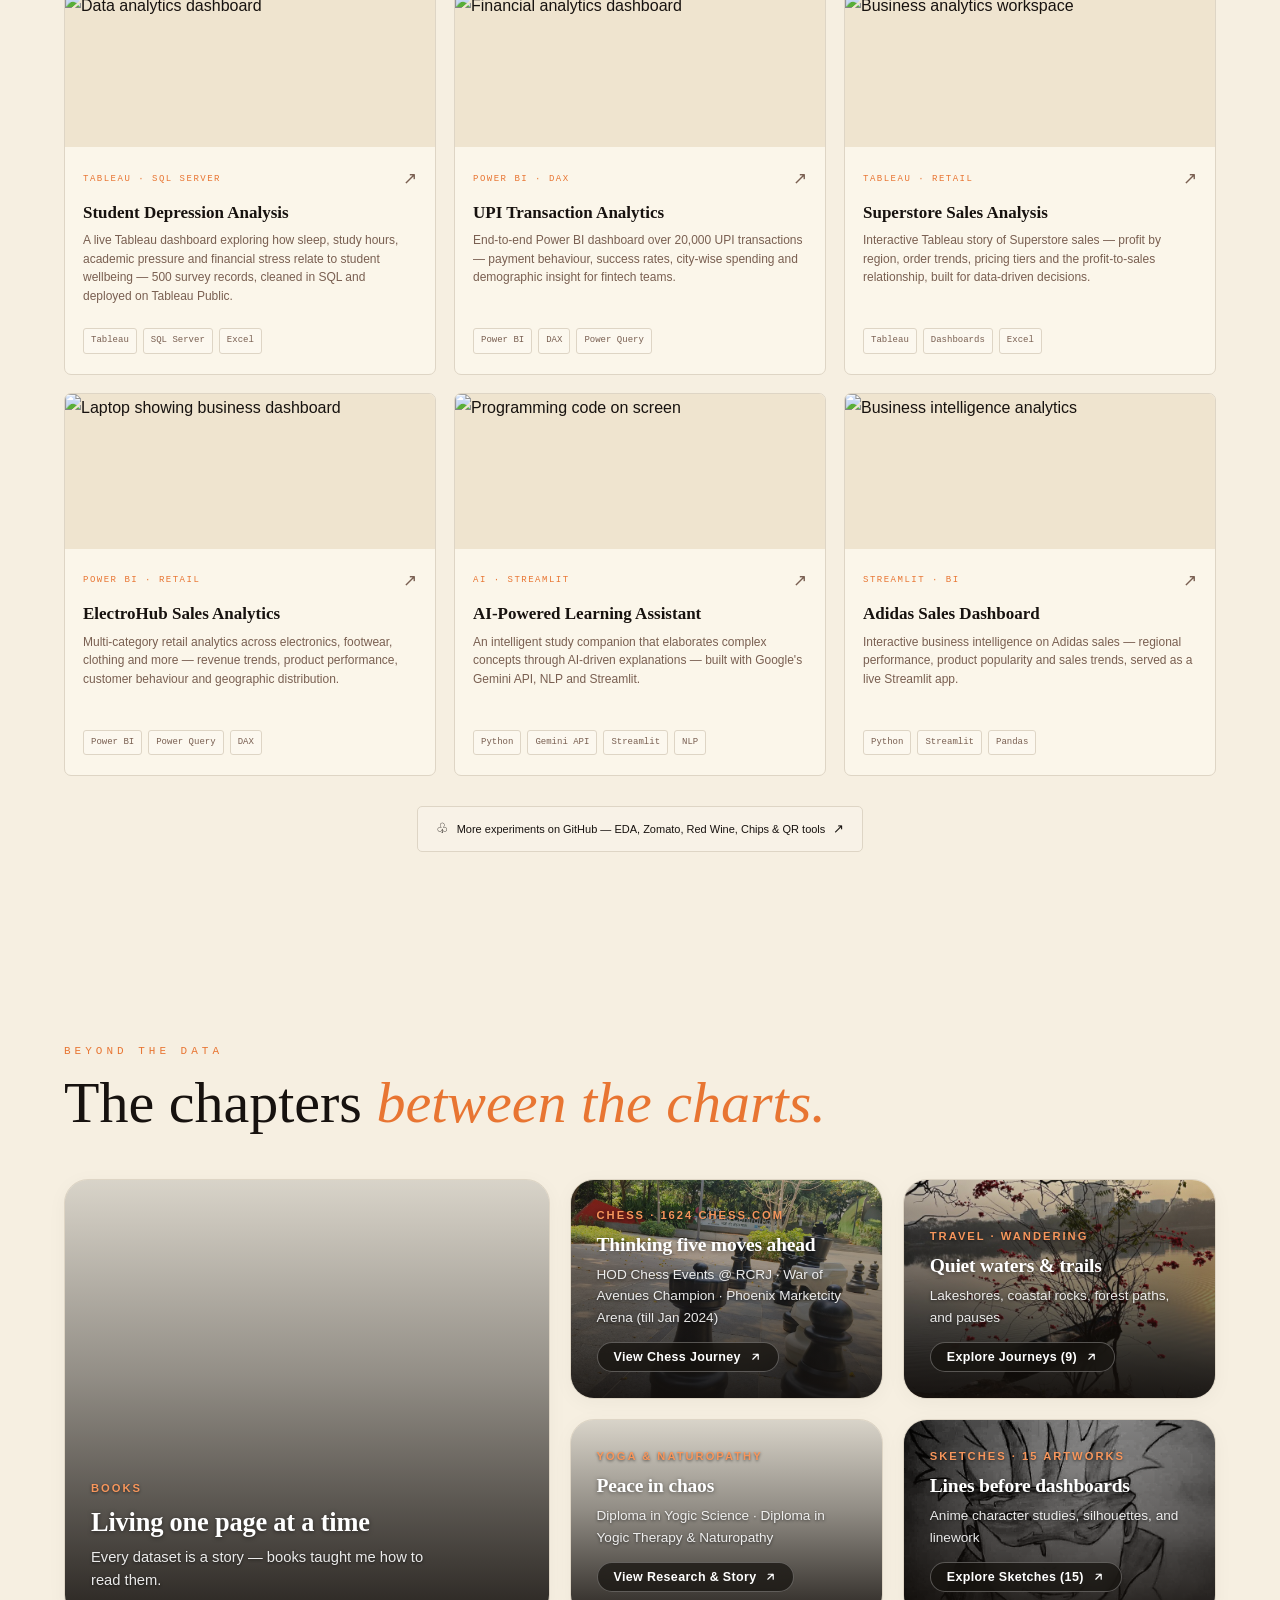
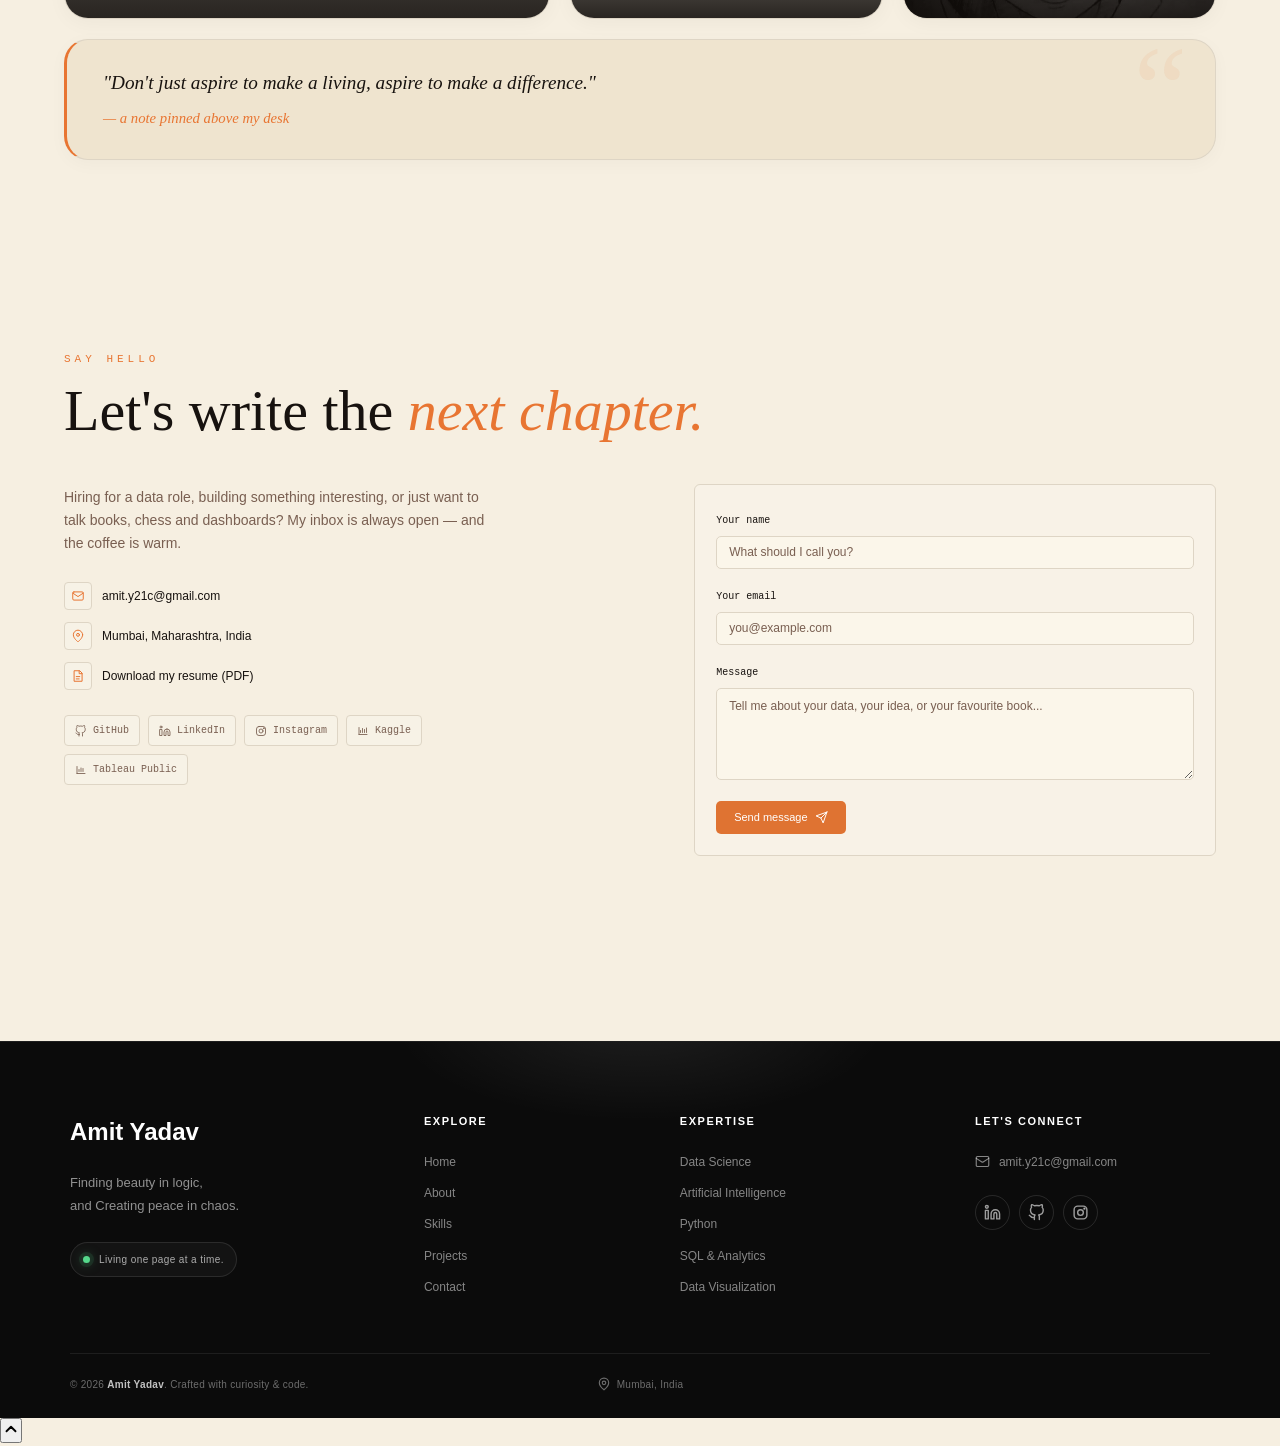
==== commit 3a32b50e: "Add files via upload Updated A Journey of Curious Soul." ====
--- a/index.html
+++ b/index.html
@@ -1,3154 +1,1832 @@
-<!DOCTYPE html>
-<html lang="en">
-<head>
-  <meta charset="UTF-8">
-  <meta name="viewport" content="width=device-width, initial-scale=1.0">
-  <meta name="description" content="Amit Yadav - Data Analyst & AI Enthusiast.">
-  <meta name="keywords" content="Amit Yadav, Data Analyst, Data Science, Artificial Intelligence, Machine Learning, Python, Power BI, Mumbai, Portfolio">
-  <meta name="author" content="Amit Yadav">
-  <meta name="robots" content="index, follow">
-  <meta property="og:type" content="website">
-  <meta property="og:title" content="Amit Yadav | Data Analyst & AI Enthusiast">
-  <meta property="og:description" content="Data Science & AI student passionate about uncovering insights and building intelligent solutions.">
-  <meta property="og:image" content="amit1.jpeg">
-  <meta property="og:url" content="https://mr-amit-yadav.github.io">
-  <title>Amit Yadav | Data Analyst & Data Science Student</title>
-  <link rel="icon" type="image/svg+xml" href="data:image/svg+xml,<svg xmlns='http://www.w3.org/2000/svg' viewBox='0 0 100 100'><rect width='100' height='100' rx='20' fill='%23e87532'/><text y='.9em' font-size='60' x='50%' text-anchor='middle' dominant-baseline='hanging' fill='white' font-family='serif' font-style='italic' font-weight='900'>A</text></svg>">
-
-  <link rel="preconnect" href="https://fonts.googleapis.com">
-  <link rel="preconnect" href="https://fonts.gstatic.com" crossorigin>
-  <link href="https://fonts.googleapis.com/css2?family=DM+Sans:wght@400;500;700&family=Playfair+Display:ital,wght@0,700;0,900;1,400;1,700&family=JetBrains+Mono:wght@400;500&display=swap" rel="stylesheet">
-
-  <style>
-    :root{
-      --ink:#f6efe1;--surface:#efe4cf;--card:#fbf6ea;
-      --border:#ded5c5;--border-hi:rgba(232,117,50,.35);
-      --text:#17120f;--muted:#795f51;
-      --accent:#e87532;--accent2:#c65328;--accent3:#a9762a;
-      --glow:0 0 40px rgba(232,117,50,.15);
-      --r:16px;--r-lg:24px;
-      color-scheme:light;
-    }
-    html[data-theme="dark"]{
-      --ink:#15130f;--surface:#1c1a15;--card:#211e18;
-      --border:#332f27;--border-hi:rgba(232,140,80,.35);
-      --text:#f2ebdc;--muted:#a99a87;
-      --accent:#f0873f;--accent2:#e2703a;--accent3:#c9924a;
-      --glow:0 0 40px rgba(240,135,63,.18);
-      color-scheme:dark;
-    }
-    html[data-theme="dark"] .hero::before{background-image:linear-gradient(rgba(255,255,255,.035) 1px,transparent 1px),linear-gradient(90deg,rgba(255,255,255,.035) 1px,transparent 1px);}
-    html[data-theme="dark"] .hn{background:linear-gradient(135deg,#f2ebdc 40%,rgba(242,235,220,.65) 100%);-webkit-background-clip:text;background-clip:text;}
-    html[data-theme="dark"] nav.scrolled{background:rgba(21,19,15,.9);}
-    html[data-theme="dark"] .mn{background:rgba(21,19,15,.97);}
-    html[data-theme="dark"] .aip{background:linear-gradient(135deg,#3a2e22,#4a3826);}
-
-    /* dark-mode: swap light-backdrop translucent overlays for surfaces that actually sit on a dark page */
-    html[data-theme="dark"] .hero-stat,
-    html[data-theme="dark"] .contact-icon,
-    html[data-theme="dark"] .social-link,
-    html[data-theme="dark"] .contact-form-card,
-    html[data-theme="dark"] .beyond-solid,
-    html[data-theme="dark"] .project-tags span,
-    html[data-theme="dark"] .more-projects a,
-    html[data-theme="dark"] .tool-card,
-    html[data-theme="dark"] .tool-tags span,
-    html[data-theme="dark"] .contact-success{
-      background:var(--card);
-    }
-    html[data-theme="dark"] .tool-card:hover{
-      background:var(--surface);
-    }
-    html[data-theme="dark"] .contact-field input,
-    html[data-theme="dark"] .contact-field textarea{
-      background:var(--surface);
-      color:var(--text);
-    }
-    html[data-theme="dark"] .contact-field input:focus,
-    html[data-theme="dark"] .contact-field textarea:focus{
-      background:var(--card);
-    }
-    html[data-theme="dark"] .pc-corner-icon{
-      background:rgba(255,255,255,.9);
-    }
-    html,body{transition:background-color .35s ease,color .35s ease;}
-    *,*::before,*::after{margin:0;padding:0;box-sizing:border-box;}
-    html{scroll-behavior:smooth;}
-    body{font-family:Arial,Helvetica,sans-serif;background:var(--ink);color:var(--text);line-height:1.7;overflow-x:hidden;}
-    ::selection{background:var(--accent);color:#fff;}
-
-    *{cursor:none!important;}
-    #cd,#cr{position:fixed;border-radius:50%;pointer-events:none;z-index:99999;transform:translate(-50%,-50%);}
-    #cd{width:6px;height:6px;background:var(--accent);top:0;left:0;}
-    #cr{width:32px;height:32px;border:1.5px solid var(--accent);opacity:.5;top:0;left:0;transition:width .2s,height .2s,opacity .3s,border-color .3s;}
-    @media(max-width:768px){*{cursor:auto!important;}#cd,#cr{display:none;}}
-
-    #loader{position:fixed;inset:0;z-index:9998;background:var(--ink);display:flex;align-items:center;justify-content:center;flex-direction:column;gap:1.5rem;transition:opacity .5s,visibility .5s;}
-    #loader.out{opacity:0;visibility:hidden;}
-    .ln{font-family:Georgia,'Times New Roman',serif;font-size:2rem;font-style:italic;letter-spacing:2px;background:linear-gradient(90deg,var(--accent),var(--accent2));-webkit-background-clip:text;-webkit-text-fill-color:transparent;background-clip:text;}
-    .lbw{width:200px;height:2px;background:rgba(0,0,0,.1);border-radius:99px;overflow:hidden;}
-    .lb{height:100%;background:linear-gradient(90deg,var(--accent),var(--accent2));border-radius:99px;animation:lfill 1.6s ease forwards;}
-    @keyframes lfill{from{width:0}to{width:100%}}
-
-    #sb{position:fixed;top:0;left:0;height:2px;width:0;background:linear-gradient(90deg,var(--accent),var(--accent2));z-index:9000;box-shadow:0 0 8px var(--accent);transition:width .1s linear;}
-
-    nav{position:fixed;top:0;left:0;right:0;z-index:1000;padding:1.1rem 5%;transition:all .35s ease;border-bottom:1px solid transparent;}
-    nav.scrolled{background:rgba(246,239,225,.95);backdrop-filter:blur(20px);border-color:var(--border);}
-    .nc{max-width:1300px;margin:0 auto;display:flex;justify-content:space-between;align-items:center;}
-    .logo{font-family:Georgia,'Times New Roman',serif;font-size:1.5rem;font-style:normal;color:var(--text);text-decoration:none;}
-    .logo span{color:var(--accent);}
-    .nl{display:flex;gap:2.5rem;list-style:none;}
-    .nl a{color:var(--muted);text-decoration:none;font-size:.85rem;font-weight:500;letter-spacing:.5px;text-transform:uppercase;transition:color .25s;position:relative;}
-    .nl a::after{content:'';position:absolute;bottom:-4px;left:0;width:0;height:1px;background:var(--accent);transition:width .3s;}
-    .nl a:hover{color:var(--text);}
-    .nl a:hover::after,.nl a.active::after{width:100%;}
-    .nl a.active{color:var(--accent);}
-    .mmb{display:none;background:none;border:none;color:var(--text);font-size:1.4rem;cursor:pointer;}
-
-    .theme-toggle{display:flex;align-items:center;justify-content:center;width:38px;height:38px;border:1px solid var(--border);border-radius:10px;background:var(--card);color:var(--muted);cursor:pointer;transition:all .25s ease;margin-left:1.5rem;}
-    .theme-toggle:hover{border-color:var(--accent);color:var(--accent);}
-    .theme-toggle svg{width:17px;height:17px;}
-    .theme-toggle .icon-moon{display:none;}
-    html[data-theme="dark"] .theme-toggle .icon-sun{display:none;}
-    html[data-theme="dark"] .theme-toggle .icon-moon{display:block;}
-    .mn-theme-toggle{display:flex;align-items:center;gap:.6rem;border:1px solid var(--border);border-radius:10px;background:var(--card);color:var(--muted);cursor:pointer;padding:.6rem 1.1rem;font-family:Georgia,'Times New Roman',serif;font-size:1rem;}
-    .mn-theme-toggle svg{width:16px;height:16px;}
-    .mn-theme-toggle .icon-moon{display:none;}
-    html[data-theme="dark"] .mn-theme-toggle .icon-sun{display:none;}
-    html[data-theme="dark"] .mn-theme-toggle .icon-moon{display:block;}
-
-    @media(max-width:768px){
-      .nl{display:none;}
-      .mmb{display:block;}
-    }
-
-    .mn{display:none;position:fixed;inset:0;background:rgba(246,239,225,.97);backdrop-filter:blur(20px);z-index:9990;flex-direction:column;align-items:center;justify-content:center;gap:2.5rem;}
-    .mn.open{display:flex;}
-    .mn a{font-family:Georgia,'Times New Roman',serif;font-size:2.5rem;color:var(--text);text-decoration:none;font-style:normal;transition:color .2s;}
-    .mn a:hover{color:var(--accent);}
-    .mnc{position:absolute;top:1.5rem;right:5%;background:none;border:none;color:var(--muted);font-size:1.6rem;}
-
-    .hero{min-height:100vh;display:flex;align-items:center;justify-content:center;position:relative;overflow:hidden;
-      background:radial-gradient(ellipse 80% 60% at 50% 0%,rgba(232,117,50,.09) 0%,transparent 70%),
-                 radial-gradient(ellipse 60% 40% at 80% 80%,rgba(198,83,40,.06) 0%,transparent 60%),var(--ink);}
-    .hero::before{content:'';position:absolute;inset:0;
-      background-image:linear-gradient(rgba(0,0,0,.04) 1px,transparent 1px),linear-gradient(90deg,rgba(0,0,0,.04) 1px,transparent 1px);
-      background-size:60px 60px;mask-image:radial-gradient(ellipse 80% 80% at 50% 50%,black 40%,transparent 100%);}
-    .hi{position:relative;z-index:2;text-align:center;padding:8rem 2rem 4rem;max-width:1300px;width:100%;animation:hin 1s ease both;}
-    @keyframes hin{from{opacity:0;transform:translateY(40px)}to{opacity:1;transform:translateY(0)}}
-    .twa{color:var(--accent);font-weight:600;}
-    .twc{display:inline-block;width:2px;height:1.1em;background:var(--accent);margin-left:3px;vertical-align:text-bottom;animation:blink .7s step-end infinite;}
-    @keyframes blink{50%{opacity:0}}
-    .hr-role{min-height:2rem;}
-
-    .ha{margin:0 auto 2.5rem;width:140px;height:140px;position:relative;}
-    .ar{position:absolute;inset:-6px;border-radius:50%;background:conic-gradient(var(--accent),var(--accent2),var(--accent3),var(--accent));animation:spin 8s linear infinite;z-index:0;}
-    @keyframes spin{to{transform:rotate(360deg)}}
-    .am{position:absolute;inset:3px;border-radius:50%;background:var(--ink);z-index:1;}
-    .ai{position:absolute;inset:6px;border-radius:50%;overflow:hidden;z-index:2;background:linear-gradient(135deg,#4a3728,#6b4c36);display:flex;align-items:center;justify-content:center;font-family:Georgia,'Times New Roman',serif;font-size:3rem;font-weight:700;color:#fff;}
-    .ai img{width:100%;height:100%;object-fit:cover;border-radius:50%;}
-
-    .hg{font-size:.85rem;font-weight:500;letter-spacing:3px;text-transform:uppercase;color:var(--accent);margin-bottom:1.25rem;opacity:.8;}
-    .hn{font-family:Georgia,'Times New Roman',serif;font-size:clamp(3.5rem,8vw,6.5rem);font-weight:900;font-style:normal;line-height:1;letter-spacing:-1px;margin-bottom:1.25rem;background:linear-gradient(135deg,var(--text) 40%,color-mix(in srgb,var(--text) 65%,transparent) 100%);-webkit-background-clip:text;-webkit-text-fill-color:transparent;background-clip:text;}
-    .hr-role{font-size:clamp(1rem,2.5vw,1.35rem);color:var(--muted);margin-bottom:1.5rem;}
-    .hr-role .twa{color:var(--accent);font-weight:600;}
-    .hb{font-size:clamp(.95rem,2vw,1.05rem);color:var(--muted);line-height:1.8;max-width:640px;margin:0 auto 2.5rem;}
-    .hb strong{color:var(--text);font-weight:600;}
-    .hso{display:flex;gap:1rem;justify-content:center;margin-bottom:2.5rem;}
-    .sl{width:48px;height:48px;border:1px solid var(--border);border-radius:10px;display:flex;align-items:center;justify-content:center;color:var(--muted);transition:all .25s ease;text-decoration:none;}
-    .sl:hover{border-color:var(--accent);color:var(--accent);background:rgba(232,117,50,.07);transform:translateY(-4px);box-shadow:0 8px 20px rgba(232,117,50,.12);}
-    .sh{display:flex;justify-content:center;color:var(--muted);opacity:.5;animation:float 2.5s ease-in-out infinite;}
-    @keyframes float{0%,100%{transform:translateY(0)}50%{transform:translateY(-8px)}}
-
-    /* ── HERO v2 — two-column editorial layout ── */
-    .hero-grid{display:grid;grid-template-columns:1.1fr 1fr;gap:4.5rem;align-items:center;text-align:left;max-width:1200px;margin:0 auto;}
-
-    .hero-label{font-size:.78rem;font-weight:700;letter-spacing:3px;text-transform:uppercase;color:var(--accent);margin-bottom:1rem;}
-
-    .hero-name{font-family:Georgia,'Times New Roman',serif;font-size:clamp(2.8rem,5.5vw,4.2rem);font-weight:900;line-height:1.05;letter-spacing:-1px;color:var(--text);margin:0 0 .4rem;}
-
-    .hero-tagline{font-family:Georgia,'Times New Roman',serif;font-size:clamp(1.4rem,2.6vw,1.9rem);font-style:italic;font-weight:400;color:var(--accent);margin:0 0 1.5rem;}
-
-    .hero-desc{font-size:1rem;color:var(--muted);line-height:1.75;max-width:480px;margin:0 0 2rem;}
-
-    .hero-cta-row{display:flex;flex-wrap:wrap;gap:.85rem;margin-bottom:1.75rem;}
-    .hero-btn{display:inline-flex;align-items:center;gap:.5rem;padding:.85rem 1.4rem;border-radius:10px;font-size:.88rem;font-weight:600;text-decoration:none;transition:all .25s ease;}
-    .hero-btn-primary{background:var(--accent);color:#fff;border:1px solid var(--accent);}
-    .hero-btn-primary:hover{background:var(--accent2);border-color:var(--accent2);transform:translateY(-3px);box-shadow:0 12px 28px rgba(232,117,50,.25);}
-    .hero-btn-outline{background:var(--card);color:var(--text);border:1px solid var(--border);}
-    .hero-btn-outline:hover{border-color:var(--accent);color:var(--accent);transform:translateY(-3px);}
-
-    .hero-social-row{display:flex;align-items:center;gap:1rem;margin-bottom:2rem;}
-    .hero-social-icon{color:var(--muted);display:flex;transition:color .2s ease;}
-    .hero-social-icon:hover{color:var(--accent);}
-    .hero-social-divider{width:1px;height:18px;background:var(--border);}
-    .hero-motto{font-family:Georgia,'Times New Roman',serif;font-style:italic;font-size:.9rem;color:var(--muted);}
-
-    .hero-stats{display:flex;gap:1rem;flex-wrap:wrap;}
-    .hero-stat{border:1px solid var(--border);border-radius:10px;padding:1rem 1.4rem;background:rgba(255,255,255,.4);min-width:120px;}
-    .hero-stat-num{display:block;font-family:Georgia,'Times New Roman',serif;font-size:1.6rem;font-weight:700;color:var(--accent);}
-    .hero-stat-label{display:block;font-size:.72rem;color:var(--muted);margin-top:.2rem;letter-spacing:.2px;}
-
-    .hero-right{display:flex;justify-content:center;}
-    .hero-photo-card{position:relative;transform:rotate(2.5deg);background:var(--card);border:1px solid var(--border-hi);border-radius:14px;padding:14px 14px 46px;box-shadow:0 30px 70px rgba(23,18,15,.15);max-width:420px;width:100%;transition:transform .4s ease;}
-    .hero-photo-card:hover{transform:rotate(0deg);}
-    .hero-photo-card img{width:100%;display:block;border-radius:6px;object-fit:cover;aspect-ratio:1/1;}
-    .hero-photo-caption{position:absolute;bottom:14px;left:0;right:0;text-align:center;font-family:Georgia,'Times New Roman',serif;font-style:italic;font-size:.95rem;color:var(--muted);margin:0;}
-
-    @media(max-width:900px){
-      .hero-grid{grid-template-columns:1fr;text-align:center;gap:2.5rem;}
-      .hero-desc{margin-left:auto;margin-right:auto;}
-      .hero-cta-row,.hero-social-row,.hero-stats{justify-content:center;}
-      .hero-right{order:-1;}
-    }
-    @media(max-width:480px){
-      .hero-stats{flex-direction:column;}
-      .hero-stat{width:100%;}
-    }
-
-    .ss{background:linear-gradient(90deg,rgba(232,117,50,.06),rgba(198,83,40,.04));border-top:1px solid var(--border);border-bottom:1px solid var(--border);padding:3.5rem 5%;}
-    .sg{max-width:1000px;margin:0 auto;display:grid;grid-template-columns:repeat(auto-fit,minmax(160px,1fr));gap:2rem;text-align:center;}
-    .sn{font-family:Georgia,'Times New Roman',serif;font-size:clamp(2.5rem,5vw,3.5rem);font-style:normal;background:linear-gradient(135deg,var(--accent),var(--accent2));-webkit-background-clip:text;-webkit-text-fill-color:transparent;background-clip:text;line-height:1;margin-bottom:.4rem;}
-    .sl2{font-size:.8rem;font-weight:600;letter-spacing:1.5px;text-transform:uppercase;color:var(--muted);}
-
-    .section{padding:100px 5%;max-width:1300px;margin:0 auto;}
-    .saw{background:var(--surface);}
-    .swrap{background:var(--surface);}
-    .ey{font-size:.75rem;font-weight:700;letter-spacing:3px;text-transform:uppercase;color:var(--accent);margin-bottom:.75rem;display:flex;align-items:center;gap:.75rem;}
-    .ey::after{content:'';flex:1;height:1px;background:linear-gradient(90deg,var(--accent),transparent);max-width:80px;}
-    .st{font-family:Georgia,'Times New Roman',serif;font-size:clamp(2.2rem,4vw,3.2rem);font-style:normal;font-weight:700;color:var(--text);letter-spacing:-.5px;margin-bottom:.75rem;}
-    .sd{font-size:1.05rem;color:var(--muted);max-width:600px;line-height:1.8;}
-
-    .rev{opacity:0;transform:translateY(28px);transition:opacity .55s ease,transform .55s ease;}
-    .rev.up{opacity:1;transform:translateY(0);}
-    .d1{transition-delay:.1s}.d2{transition-delay:.2s}.d3{transition-delay:.3s}.d4{transition-delay:.4s}.d5{transition-delay:.5s}
-
-    .ag{display:grid;grid-template-columns:360px 1fr;gap:4rem;align-items:start;max-width:1100px;margin:3rem auto 0;}
-    .aiw{position:relative;background:var(--card);padding:1rem 1rem 3.25rem;border-radius:6px;border:1px solid var(--border);box-shadow:0 30px 80px rgba(0,0,0,.16);transform:rotate(-6deg);transition:transform .3s ease;}
-    .aiw:hover{transform:rotate(0deg);}
-    .aimg{width:100%;aspect-ratio:3/4;border-radius:2px;object-fit:cover;display:block;}
-    .aip{width:100%;aspect-ratio:3/4;border-radius:2px;background:linear-gradient(135deg,#e8dcc8,#d8c8ae);display:flex;align-items:center;justify-content:center;font-family:Georgia,'Times New Roman',serif;font-size:5rem;color:var(--accent);opacity:.6;}
-    .polaroid-caption{position:absolute;left:0;right:0;bottom:1.1rem;text-align:center;font-family:Georgia,'Times New Roman',serif;font-style:italic;font-size:1rem;color:var(--muted);}
-    .ats{display:flex;flex-wrap:wrap;gap:.6rem;margin-bottom:1.5rem;}
-    .at{padding:.35rem .9rem;border:1px solid var(--border-hi);border-radius:20px;font-size:.78rem;font-weight:600;color:var(--accent);background:rgba(232,117,50,.06);letter-spacing:.5px;}
-    .ac{background:var(--card);border:1px solid var(--border);border-left:3px solid var(--accent);border-radius:var(--r);padding:2.5rem;}
-    .ac p{font-size:1.05rem;color:var(--muted);line-height:1.9;margin-bottom:1.25rem;}
-    .ac p:last-child{margin-bottom:0;}
-    .ac strong{color:var(--text);font-weight:600;}
-    .lb2{display:inline-flex;align-items:center;gap:.5rem;font-size:.85rem;color:var(--accent);font-weight:600;padding:.4rem .9rem;background:rgba(232,117,50,.06);border:1px solid var(--border-hi);border-radius:20px;margin-top:1rem;}
-
-    @media(max-width:760px){
-      .ag{grid-template-columns:1fr;gap:2.5rem;}
-      .aiw{max-width:280px;margin:0 auto;}
-      .ac{padding:1.75rem;}
-    }
-
-
-    .eg{display:grid;gap:1.5rem;max-width:900px;margin:3rem auto 0;}
-    .ec{background:var(--card);border:1px solid var(--border);border-radius:var(--r);padding:2.25rem;transition:all .3s ease;position:relative;overflow:hidden;}
-    .ec::before{content:'';position:absolute;top:0;left:0;right:0;height:2px;background:linear-gradient(90deg,var(--accent),var(--accent2));opacity:0;transition:opacity .3s;}
-    .ec:hover{border-color:var(--border-hi);transform:translateY(-4px);}
-    .ec:hover::before{opacity:1;}
-    .eh{display:flex;justify-content:space-between;align-items:flex-start;gap:1rem;flex-wrap:wrap;margin-bottom:1.25rem;}
-    .ec h3{font-family:'Arial',serif;font-size:1.5rem;font-style:normal;color:var(--text);margin-bottom:.35rem;}
-    .edeg{font-size:.95rem;color:var(--muted);}
-    .em{text-align:right;flex-shrink:0;}
-    .edate{font-size:.82rem;color:var(--muted);font-family:'JetBrains Mono',monospace;}
-    .egpa{font-family:Georgia,'Times New Roman',serif;font-size:1.6rem;font-style:normal;background:linear-gradient(135deg,var(--accent),var(--accent2));-webkit-background-clip:text;-webkit-text-fill-color:transparent;background-clip:text;margin-top:.2rem;}
-    .cts{display:flex;flex-wrap:wrap;gap:.5rem;margin-top:1rem;}
-    .ct{padding:.3rem .75rem;background:rgba(0,0,0,.04);border:1px solid var(--border);border-radius:6px;font-size:.78rem;color:var(--muted);font-family:'JetBrains Mono',monospace;}
-
-    .tl{max-width:900px;margin:3rem auto 0;position:relative;}
-    .tl::before{content:'';position:absolute;left:0;top:0;bottom:0;width:1px;background:linear-gradient(to bottom,transparent,var(--accent),transparent);opacity:.3;}
-    .ei{position:relative;padding:2.25rem 2.25rem 2.25rem 3.5rem;margin-bottom:1.75rem;background:var(--card);border:1px solid var(--border);border-radius:var(--r);transition:all .3s ease;}
-    .ei::before{content:'';position:absolute;left:-5px;top:2.25rem;width:10px;height:10px;background:var(--accent);border-radius:50%;box-shadow:0 0 12px var(--accent);}
-    .ei:hover{border-color:var(--border-hi);transform:translateX(8px);}
-    .etit{font-family:'Arial',serif;font-size:1.4rem;font-style:normal;color:var(--text);margin-bottom:.35rem;}
-    .eco{font-size:.95rem;color:var(--accent);font-weight:600;margin-bottom:.25rem;}
-    .edt{font-size:.8rem;color:var(--muted);font-family:'JetBrains Mono',monospace;margin-bottom:1.25rem;}
-    .eli{list-style:none;}
-    .eli li{color:var(--muted);font-size:.95rem;padding-left:1.5rem;margin-bottom:.8rem;position:relative;line-height:1.6;}
-    .eli li::before{content:'▸';position:absolute;left:0;color:var(--accent);font-size:.8rem;}
-
-    .vol-badge{display:inline-flex;align-items:center;gap:.4rem;padding:.25rem .75rem;background:rgba(217,119,6,.08);border:1px solid rgba(217,119,6,.25);border-radius:20px;font-size:.75rem;font-weight:700;color:var(--accent3);letter-spacing:.5px;text-transform:uppercase;margin-bottom:.75rem;}
-
-    .skgrid{display:grid;grid-template-columns:repeat(auto-fit,minmax(280px,1fr));gap:1.5rem;max-width:1100px;margin:3rem auto 0;}
-    .skc{background:var(--card);border:1px solid var(--border);border-radius:var(--r);padding:2rem;transition:all .3s ease;}
-    .skc:hover{border-color:var(--border-hi);transform:translateY(-5px);box-shadow:0 0 30px rgba(232,117,50,.12);}
-    .skct{font-family:Georgia,'Times New Roman',serif;font-size:1.25rem;font-style:normal;color:var(--text);margin-bottom:1.25rem;display:flex;align-items:center;gap:.6rem;}
-    .skts{display:flex;flex-wrap:wrap;gap:.5rem;}
-    .skt{padding:.35rem .85rem;background:rgba(0,0,0,.04);border:1px solid var(--border);border-radius:6px;font-size:.8rem;color:var(--muted);font-weight:500;transition:all .2s ease;}
-    .skt:hover{background:rgba(232,117,50,.08);border-color:var(--accent);color:var(--accent);transform:scale(1.05);}
-
-    /* ── GALLERY PROJECT CARDS ── */
-    .proj-filters{display:flex;flex-wrap:wrap;gap:.6rem;justify-content:center;margin-bottom:2.5rem;}
-    .pfb{padding:.45rem 1.1rem;border-radius:20px;border:1px solid var(--border);background:transparent;font-size:.8rem;font-weight:600;letter-spacing:.5px;text-transform:uppercase;color:var(--muted);transition:all .25s ease;}
-    .pfb:hover,.pfb.active{border-color:var(--accent);color:var(--accent);background:rgba(232,117,50,.07);}
-
-    .pgrid{display:grid;grid-template-columns:repeat(auto-fit,minmax(260px,1fr));gap:1.5rem;}
-    .pgrid.hidden-mode .pc-wrap.hidden{display:none;}
-
-    .pc-wrap{background:var(--card);border:1px solid var(--border);border-radius:var(--r-lg);overflow:hidden;display:flex;flex-direction:column;transition:all .3s ease;position:relative;}
-    .pc-wrap:hover{border-color:var(--border-hi);transform:translateY(-6px);box-shadow:0 20px 50px rgba(232,117,50,.1);}
-
-    /* thumbnail area */
-    .pc-thumb{position:relative;height:180px;overflow:hidden;display:flex;align-items:center;justify-content:center;}
-    .pc-thumb-bg{position:absolute;inset:0;}
-    .pc-thumb-bg.cat-ml{background:linear-gradient(135deg,#fef3ee,#fde8dc);}
-    .pc-thumb-bg.cat-ai{background:linear-gradient(135deg,#f0efff,#e2e0fd);}
-    .pc-thumb-bg.cat-analytics{background:linear-gradient(135deg,#edfaf4,#d5f5e8);}
-    .pc-thumb-bg.cat-tool{background:linear-gradient(135deg,#fef9ee,#fef0cc);}
-
-    .pc-inner{position:relative;z-index:2;width:72%;height:68%;background:var(--card);border-radius:10px;border:1px solid rgba(0,0,0,.08);transform:rotate(-4deg);display:flex;flex-direction:column;padding:10px 12px;gap:5px;box-shadow:0 8px 24px rgba(0,0,0,.1);overflow:hidden;}
-    .pc-inner::before{content:'';position:absolute;top:0;left:0;right:0;height:3px;border-radius:10px 10px 0 0;}
-    .cat-ml .pc-inner::before{background:linear-gradient(90deg,#D85A30,#f0997b);}
-    .cat-ai .pc-inner::before{background:linear-gradient(90deg,#7F77DD,#AFA9EC);}
-    .cat-analytics .pc-inner::before{background:linear-gradient(90deg,#1D9E75,#5DCAA5);}
-    .cat-tool .pc-inner::before{background:linear-gradient(90deg,#BA7517,#EF9F27);}
-
-    .pc-inner-title{font-size:9px;font-weight:700;color:var(--text);line-height:1.3;margin-top:5px;letter-spacing:.2px;}
-    .pc-bar{height:4px;border-radius:4px;background:rgba(0,0,0,.06);}
-    .pc-bar.w-full{width:100%;}
-    .pc-bar.w-med{width:75%;}
-    .pc-bar.w-short{width:55%;}
-    .cat-ml .pc-bar{background:rgba(216,90,48,.15);}
-    .cat-ai .pc-bar{background:rgba(127,119,221,.15);}
-    .cat-analytics .pc-bar{background:rgba(29,158,117,.15);}
-    .cat-tool .pc-bar{background:rgba(186,117,23,.15);}
-
-    .pc-dot{width:16px;height:16px;border-radius:50%;margin-top:3px;}
-    .cat-ml .pc-dot{background:rgba(216,90,48,.25);}
-    .cat-ai .pc-dot{background:rgba(127,119,221,.25);}
-    .cat-analytics .pc-dot{background:rgba(29,158,117,.25);}
-    .cat-tool .pc-dot{background:rgba(186,117,23,.25);}
-
-    .pc-accent-circle{position:absolute;bottom:-16px;right:-16px;width:64px;height:64px;border-radius:50%;z-index:1;}
-    .cat-ml .pc-accent-circle{background:rgba(216,90,48,.12);}
-    .cat-ai .pc-accent-circle{background:rgba(127,119,221,.12);}
-    .cat-analytics .pc-accent-circle{background:rgba(29,158,117,.12);}
-    .cat-tool .pc-accent-circle{background:rgba(186,117,23,.12);}
-
-    .pc-corner-icon{position:absolute;top:10px;left:10px;z-index:3;width:26px;height:26px;background:rgba(255,255,255,.85);backdrop-filter:blur(6px);border-radius:7px;border:1px solid rgba(0,0,0,.07);display:flex;align-items:center;justify-content:center;font-size:13px;}
-    .pc-sparkle{position:absolute;top:10px;right:12px;z-index:3;font-size:14px;opacity:.55;}
-
-    /* card body */
-    .pc-body{padding:1.25rem 1.5rem 1.5rem;flex:1;display:flex;flex-direction:column;}
-    .pc-badge{display:inline-block;font-size:.7rem;font-weight:700;letter-spacing:.8px;text-transform:uppercase;padding:.25rem .65rem;border-radius:20px;margin-bottom:.6rem;}
-    .cat-ml .pc-badge{background:rgba(216,90,48,.1);color:#993c1d;}
-    .cat-ai .pc-badge{background:rgba(127,119,221,.12);color:#3c3489;}
-    .cat-analytics .pc-badge{background:rgba(29,158,117,.1);color:#085041;}
-    .cat-tool .pc-badge{background:rgba(186,117,23,.1);color:#633806;}
-
-    .pc-title{font-family:Georgia,'Times New Roman',serif;font-size:1.1rem;font-style:normal;color:var(--text);margin-bottom:.4rem;line-height:1.35;}
-    .pc-tech{font-size:.8rem;color:var(--muted);font-family:'JetBrains Mono',monospace;margin-bottom:1rem;flex:1;}
-    .pc-link{display:inline-flex;align-items:center;gap:.35rem;font-size:.82rem;font-weight:600;color:var(--accent);text-decoration:none;transition:gap .2s ease;}
-    .pc-link:hover{gap:.6rem;}
-    .pc-link svg{flex-shrink:0;}
-
-    /* =========================================
-   CONTACT — EDITORIAL STYLE
-   ========================================= */
-
-.contact-editorial {
-    padding-top: 90px;
-    padding-bottom: 85px;
-}
-
-
-/* -----------------------------------------
-   HEADING
-   ----------------------------------------- */
-
-.contact-heading {
-    margin-bottom: 42px;
-}
-
-.contact-eyebrow {
-    margin: 0 0 12px;
-
-    font-family: monospace;
-    font-size: 11px;
-    letter-spacing: 4px;
-    text-transform: uppercase;
-
-    color: var(--accent);
-}
-
-.contact-title {
-    margin: 0;
-
-    font-family:
-        Georgia,
-        "Times New Roman",
-        serif;
-
-    font-size: clamp(42px, 5vw, 58px);
-    font-weight: 500;
-    line-height: 1.05;
-
-    color: var(--text);
-}
-
-.contact-title em {
-    color: var(--accent);
-    font-weight: 400;
-}
-
-
-/* -----------------------------------------
-   MAIN TWO-COLUMN LAYOUT
-   ----------------------------------------- */
-
-.contact-layout {
-    display: grid;
-
-    grid-template-columns:
-        minmax(0, 1fr)
-        minmax(0, 0.94fr);
-
-    gap: 75px;
-
-    align-items: start;
-}
-
-
-/* -----------------------------------------
-   LEFT INTRO
-   ----------------------------------------- */
-
-.contact-intro {
-    padding-top: 2px;
-}
-
-.contact-description {
-    max-width: 430px;
-
-    margin: 0 0 27px;
-
-    font-family:
-        Arial,
-        Helvetica,
-        sans-serif;
-
-    font-size: 14px;
-    line-height: 1.65;
-
-    color: var(--muted);
-}
-
-
-/* -----------------------------------------
-   CONTACT LINKS
-   ----------------------------------------- */
-
-.contact-links {
-    display: flex;
-    flex-direction: column;
-
-    gap: 12px;
-
-    margin-bottom: 25px;
-}
-
-.contact-link {
-    display: flex;
-    align-items: center;
-
-    gap: 10px;
-
-    width: fit-content;
-
-    color: var(--text);
-
-    text-decoration: none;
-
-    font-family:
-        Arial,
-        Helvetica,
-        sans-serif;
-
-    font-size: 12px;
-
-    transition: color 0.2s ease;
-}
-
-.contact-link:hover {
-    color: var(--accent);
-}
-
-
-/* -----------------------------------------
-   CONTACT ICON
-   ----------------------------------------- */
-
-.contact-icon {
-    width: 28px;
-    height: 28px;
-
-    display: flex;
-    align-items: center;
-    justify-content: center;
-
-    flex-shrink: 0;
-
-    border: 1px solid var(--border);
-    border-radius: 4px;
-
-    color: var(--accent);
-
-    background: rgba(255,255,255,0.18);
-}
-
-.contact-icon svg {
-    width: 14px;
-    height: 14px;
-}
-
-
-/* -----------------------------------------
-   SOCIAL LINKS
-   ----------------------------------------- */
-
-.social-links {
-    display: flex;
-    flex-wrap: wrap;
-
-    gap: 8px;
-
-    max-width: 480px;
-}
-
-.social-link {
-    display: inline-flex;
-    align-items: center;
-
-    gap: 6px;
-
-    padding: 6px 10px;
-
-    border: 1px solid var(--border);
-    border-radius: 4px;
-
-    background: rgba(255,255,255,0.15);
-
-    color: var(--muted);
-
-    text-decoration: none;
-
-    font-family: monospace;
-    font-size: 10px;
-
-    transition:
-        color 0.2s ease,
-        border-color 0.2s ease,
-        background 0.2s ease;
-}
-
-.social-link svg {
-    width: 12px;
-    height: 12px;
-}
-
-.social-link:hover {
-    color: var(--accent);
-
-    border-color: var(--accent);
-
-    background: #f5eee3;
-}
-
-
-/* -----------------------------------------
-   FORM CARD
-   ----------------------------------------- */
-
-.contact-form-card {
-    padding: 27px 21px 21px;
-
-    border: 1px solid var(--border);
-    border-radius: 6px;
-
-    background: rgba(255,255,255,0.18);
-}
-
-
-/* -----------------------------------------
-   FORM
-   ----------------------------------------- */
-
-.contact-form {
-    display: flex;
-    flex-direction: column;
-
-    gap: 19px;
-}
-
-
-/* -----------------------------------------
-   FIELD
-   ----------------------------------------- */
-
-.contact-field {
-    display: flex;
-    flex-direction: column;
-
-    gap: 7px;
-}
-
-.contact-field label {
-    font-family: monospace;
-
-    font-size: 10px;
-
-    color: var(--text);
-}
-
-
-/* -----------------------------------------
-   INPUTS
-   ----------------------------------------- */
-
-.contact-field input,
-.contact-field textarea {
-    width: 100%;
-
-    box-sizing: border-box;
-
-    border: 1px solid var(--border);
-    border-radius: 5px;
-
-    background: var(--card);
-
-    color: var(--text);
-
-    font-family:
-        Arial,
-        Helvetica,
-        sans-serif;
-
-    font-size: 12px;
-
-    outline: none;
-
-    transition:
-        border-color 0.2s ease,
-        box-shadow 0.2s ease,
-        background 0.2s ease;
-}
-
-.contact-field input {
-    height: 33px;
-
-    padding: 0 12px;
-}
-
-.contact-field textarea {
-    min-height: 92px;
-
-    padding: 10px 12px;
-
-    resize: vertical;
-}
-
-.contact-field input::placeholder,
-.contact-field textarea::placeholder {
-    color: var(--muted);
-}
-
-.contact-field input:focus,
-.contact-field textarea:focus {
-    border-color: var(--accent);
-
-    background: var(--card);
-
-    box-shadow:
-        0 0 0 2px rgba(232,117,50,0.08);
-}
-
-
-/* -----------------------------------------
-   VALIDATION ERRORS
-   ----------------------------------------- */
-
-.contact-error {
-    display: none;
-
-    font-family: Arial, Helvetica, sans-serif;
-
-    font-size: 10px;
-
-    color: #c65328;
-}
-
-
-/* -----------------------------------------
-   SUBMIT BUTTON
-   ----------------------------------------- */
-
-.contact-submit {
-    width: fit-content;
-
-    display: inline-flex;
-    align-items: center;
-
-    gap: 7px;
-
-    margin-top: 2px;
-
-    padding: 10px 18px;
-
-    border: none;
-    border-radius: 5px;
-
-    background: #df7332;
-
-    color: white;
-
-    font-family:
-        Arial,
-        Helvetica,
-        sans-serif;
-
-    font-size: 11px;
-
-    cursor: pointer;
-
-    transition:
-        background 0.2s ease,
-        transform 0.2s ease,
-        box-shadow 0.2s ease;
-}
-
-.contact-submit svg {
-    width: 13px;
-    height: 13px;
-}
-
-.contact-submit:hover {
-    background: #cf6428;
-
-    transform: translateY(-2px);
-
-    box-shadow:
-        0 7px 18px rgba(190,85,35,0.18);
-}
-
-.contact-submit:active {
-    transform: translateY(0);
-}
-
-
-/* -----------------------------------------
-   SUCCESS MESSAGE
-   ----------------------------------------- */
-
-.contact-success {
-    display: none;
-
-    padding: 10px 12px;
-
-    border: 1px solid var(--border);
-    border-radius: 4px;
-
-    background: var(--card);
-
-    color: var(--muted);
-
-    font-family: Arial, Helvetica, sans-serif;
-
-    font-size: 11px;
-}
-
-
-/* -----------------------------------------
-   TABLET
-   ----------------------------------------- */
-
-@media (max-width: 850px) {
-
-    .contact-layout {
-        grid-template-columns: 1fr;
-
-        gap: 45px;
-    }
-
-    .contact-description {
-        max-width: 600px;
-    }
-
-}
-
-
-/* -----------------------------------------
-   MOBILE
-   ----------------------------------------- */
-
-@media (max-width: 600px) {
-
-    .contact-editorial {
-        padding-top: 60px;
-        padding-bottom: 60px;
-    }
-
-    .contact-title {
-        font-size: 40px;
-    }
-
-    .contact-layout {
-        gap: 35px;
-    }
-
-    .contact-form-card {
-        padding: 22px 17px 18px;
-    }
-
-    .social-links {
-        gap: 6px;
-    }
-
-}
-/* =========================================
-   PROJECTS — EDITORIAL GALLERY
-   ========================================= */
-
-.projects-editorial {
-    padding-top: 90px;
-    padding-bottom: 90px;
-}
-
-
-/* -----------------------------------------
-   HEADING
-   ----------------------------------------- */
-
-.projects-heading {
-    margin-bottom: 46px;
-}
-
-.projects-eyebrow {
-    margin: 0 0 12px;
-
-    font-family: monospace;
-    font-size: 11px;
-    letter-spacing: 4px;
-    text-transform: uppercase;
-
-    color: var(--accent);
-}
-
-.projects-title {
-    margin: 0;
-
-    font-family: Georgia, "Times New Roman", serif;
-    font-size: clamp(42px, 5vw, 58px);
-    font-weight: 500;
-    line-height: 1.05;
-
-    color: var(--text);
-}
-
-.projects-title em {
-    color: var(--accent);
-    font-weight: 400;
-}
-
-
-/* -----------------------------------------
-   PROJECT GRID
-   ----------------------------------------- */
-
-.projects-grid {
-    display: grid;
-
-    grid-template-columns: repeat(3, 1fr);
-
-    gap: 18px;
-}
-
-
-/* -----------------------------------------
-   BEYOND THE DATA
-   ----------------------------------------- */
-
-.beyond-grid {
-    display: grid;
-    grid-template-columns: 1.55fr 1fr 1fr;
-    grid-template-rows: auto auto;
-    gap: 18px;
-}
-
-.beyond-large {
-    grid-row: 1 / 3;
-}
-
-.beyond-card {
-    position: relative;
-    min-height: 190px;
-    padding: 22px;
-    border-radius: var(--r-lg);
-    border: 1px solid var(--border);
-    background-size: cover;
-    background-position: center;
-    display: flex;
-    flex-direction: column;
-    justify-content: flex-end;
-    overflow: hidden;
-    transition: transform .3s ease, box-shadow .3s ease;
-}
-
-.beyond-large {
-    min-height: 398px;
-}
-
-.beyond-card:hover {
-    transform: translateY(-4px);
-    box-shadow: 0 20px 45px rgba(0,0,0,.18);
-}
-
-.beyond-tag {
-    font-family: monospace;
-    font-size: 10.5px;
-    font-weight: 700;
-    letter-spacing: 2px;
-    color: var(--accent);
-    margin-bottom: 6px;
-}
-
-.beyond-card h3 {
-    font-family: Georgia, 'Times New Roman', serif;
-    font-size: 1.15rem;
-    font-weight: 700;
-    color: #fdf8ee;
-    margin: 0 0 4px;
-}
-
-.beyond-large h3 {
-    font-size: 1.5rem;
-}
-
-.beyond-card p {
-    font-size: .85rem;
-    color: rgba(253,248,238,.78);
-    line-height: 1.55;
-    margin: 0;
-    max-width: 320px;
-}
-
-.beyond-solid {
-    background: linear-gradient(135deg,#e8dcc8,#d8c8ae);
-    align-items: flex-start;
-    justify-content: center;
-    gap: 10px;
-}
-
-.beyond-jp {
-    font-family: Georgia, 'Times New Roman', serif;
-    font-size: 2.6rem;
-    font-weight: 700;
-    color: var(--accent);
-    line-height: 1;
-}
-
-.beyond-solid-label {
-    font-family: monospace;
-    font-size: 10.5px;
-    letter-spacing: 2px;
-    color: var(--muted);
-}
-
-.beyond-quote {
-    grid-column: 1 / 2;
-    background: var(--surface);
-    border: 1px solid var(--border);
-    border-radius: var(--r-lg);
-    padding: 28px 32px;
-}
-
-.beyond-quote p {
-    font-family: Georgia, 'Times New Roman', serif;
-    font-style: italic;
-    font-size: 1.15rem;
-    color: var(--text);
-    line-height: 1.5;
-    margin: 0 0 10px;
-}
-
-.beyond-quote span {
-    font-family: Georgia, 'Times New Roman', serif;
-    font-style: italic;
-    font-size: .9rem;
-    color: var(--accent);
-}
-
-@media (max-width: 900px) {
-    .beyond-grid {
-        grid-template-columns: 1fr 1fr;
-    }
-    .beyond-large {
-        grid-column: 1 / 3;
-        grid-row: auto;
-        min-height: 260px;
-    }
-    .beyond-quote {
-        grid-column: 1 / 3;
-    }
-}
-
-@media (max-width: 560px) {
-    .beyond-grid {
-        grid-template-columns: 1fr;
-    }
-    .beyond-large, .beyond-quote {
-        grid-column: 1;
-    }
-}
-
-
-/* -----------------------------------------
-   PROJECT CARD
-   ----------------------------------------- */
-
-.project-card {
-    overflow: hidden;
-
-    border: 1px solid var(--border);
-    border-radius: 7px;
-
-    background: var(--card);
-
-    transition:
-        transform 0.3s ease,
-        box-shadow 0.3s ease,
-        border-color 0.3s ease;
-}
-
-.project-card:hover {
-    transform: translateY(-5px);
-
-    border-color: var(--border-hi);
-
-    box-shadow:
-        0 15px 35px rgba(45, 30, 20, 0.09);
-}
-
-
-/* -----------------------------------------
-   PROJECT IMAGE
-   ----------------------------------------- */
-
-.project-image {
-    width: 100%;
-    height: 155px;
-
-    overflow: hidden;
-
-    background: var(--surface);
-}
-
-.project-image img {
-    width: 100%;
-    height: 100%;
-
-    display: block;
-
-    object-fit: cover;
-
-    transition:
-        transform 0.5s ease,
-        filter 0.5s ease;
-}
-
-.project-card:hover .project-image img {
-    transform: scale(1.05);
-}
-
-
-/* -----------------------------------------
-   PROJECT CONTENT
-   ----------------------------------------- */
-
-.project-content {
-    padding: 18px 18px 20px;
-}
-
-
-/* -----------------------------------------
-   META
-   ----------------------------------------- */
-
-.project-meta {
-    display: flex;
-    align-items: center;
-    justify-content: space-between;
-
-    margin-bottom: 8px;
-}
-
-.project-meta span {
-    font-family: monospace;
-
-    font-size: 9px;
-    letter-spacing: 1.5px;
-
-    color: var(--accent);
-}
-
-.project-meta a {
-    color: var(--muted);
-
-    text-decoration: none;
-
-    font-size: 17px;
-
-    transition:
-        color 0.2s ease,
-        transform 0.2s ease;
-}
-
-.project-meta a:hover {
-    color: var(--accent);
-    transform: translate(2px, -2px);
-}
-
-
-/* -----------------------------------------
-   PROJECT TITLE
-   ----------------------------------------- */
-
-.project-content h3 {
-    margin: 0 0 8px;
-
-    font-family:
-        Georgia,
-        "Times New Roman",
-        serif;
-
-    font-size: 17px;
-    line-height: 1.25;
-
-    font-weight: 600;
-
-    color: var(--text);
-}
-
-
-/* -----------------------------------------
-   DESCRIPTION
-   ----------------------------------------- */
-
-.project-content p {
-    margin: 0;
-
-    min-height: 84px;
-
-    font-family:
-        Arial,
-        Helvetica,
-        sans-serif;
-
-    font-size: 12px;
-    line-height: 1.55;
-
-    color: var(--muted);
-}
-
-
-/* -----------------------------------------
-   TAGS
-   ----------------------------------------- */
-
-.project-tags {
-    display: flex;
-    flex-wrap: wrap;
-
-    gap: 6px;
-
-    margin-top: 13px;
-}
-
-.project-tags span {
-    padding: 4px 7px;
-
-    border: 1px solid var(--border);
-    border-radius: 3px;
-
-    background: rgba(255,255,255,0.22);
-
-    font-family: monospace;
-
-    font-size: 9px;
-
-    color: var(--muted);
-}
-
-
-/* -----------------------------------------
-   MORE PROJECTS
-   ----------------------------------------- */
-
-.more-projects {
-    display: flex;
-    justify-content: center;
-
-    margin-top: 30px;
-}
-
-.more-projects a {
-    display: inline-flex;
-    align-items: center;
-    gap: 8px;
-
-    padding: 10px 18px;
-
-    border: 1px solid var(--border);
-    border-radius: 5px;
-
-    background: rgba(255,255,255,0.18);
-
-    font-family: Arial, Helvetica, sans-serif;
-
-    font-size: 11px;
-
-    color: var(--text);
-
-    text-decoration: none;
-
-    transition:
-        border-color 0.25s ease,
-        background 0.25s ease,
-        color 0.25s ease;
-}
-
-.more-projects a:hover {
-    border-color: var(--accent);
-
-    background: #f4ede2;
-
-    color: var(--accent);
-}
-
-.github-symbol {
-    font-size: 14px;
-}
-
-.more-arrow {
-    font-size: 13px;
-}
-
-
-/* -----------------------------------------
-   RESPONSIVE — TABLET
-   ----------------------------------------- */
-
-@media (max-width: 900px) {
-
-    .projects-grid {
-        grid-template-columns: repeat(2, 1fr);
-    }
-
-}
-
-
-/* -----------------------------------------
-   RESPONSIVE — MOBILE
-   ----------------------------------------- */
-
-@media (max-width: 600px) {
-
-    .projects-editorial {
-        padding-top: 60px;
-        padding-bottom: 60px;
-    }
-
-    .projects-title {
-        font-size: 40px;
-    }
-
-    .projects-grid {
-        grid-template-columns: 1fr;
-
-        gap: 20px;
-    }
-
-    .project-image {
-        height: 190px;
-    }
-
-    .project-content p {
-        min-height: auto;
-    }
-
-    .more-projects a {
-        text-align: center;
-        line-height: 1.5;
-    }
-
-}
-
-/* CARD GRID */
-
-.tools-grid {
-    display: grid;
-    grid-template-columns: repeat(3, 1fr);
-    gap: 20px;
-}
-
-
-/* CARD */
-
-.tool-card {
-    min-height: 275px;
-    padding: 28px;
-    border: 1px solid var(--border);
-    border-radius: 8px;
-    background: rgba(255, 255, 255, 0.18);
-
-    display: flex;
-    flex-direction: column;
-
-    transition:
-        transform 0.3s ease,
-        border-color 0.3s ease,
-        box-shadow 0.3s ease,
-        background 0.3s ease;
-}
-
-.tool-card:hover {
-    transform: translateY(-6px);
-    border-color: var(--accent);
-    background: rgba(255, 255, 255, 0.5);
-    box-shadow: 0 14px 35px rgba(60, 40, 20, 0.08);
-}
-
-/* whisper — a personal aside revealed on hover */
-.tool-whisper {
-    margin-top: 10px;
-    max-height: 0;
-    opacity: 0;
-    overflow: hidden;
-    font-family: Georgia, "Times New Roman", serif;
-    font-style: italic;
-    font-size: 13px;
-    color: var(--accent);
-    transition: max-height .35s ease, opacity .3s ease, margin-top .35s ease;
-}
-.tool-card:hover .tool-whisper {
-    max-height: 40px;
-    opacity: 1;
-    margin-top: 10px;
-}
-
-
-/* TOP ROW */
-
-.tool-card-top {
-    display: flex;
-    align-items: flex-start;
-    justify-content: space-between;
-    margin-bottom: 22px;
-}
-
-
-/* ICON */
-
-.tool-icon {
-    width: 48px;
-    height: 48px;
-
-    display: flex;
-    align-items: center;
-    justify-content: center;
-
-    border: 1px solid var(--border);
-    border-radius: 6px;
-
-    color: var(--accent);
-    background: var(--card);
-}
-
-.tool-icon svg {
-    width: 23px;
-    height: 23px;
-}
-
-
-/* SMALL LABEL */
-
-.tool-label {
-    margin-top: 4px;
-
-    font-family: monospace;
-    font-size: 12px;
-    color: var(--text);
-
-    text-transform: lowercase;
-}
-
-
-/* CARD TITLE */
-
-.tool-card h3 {
-    margin: 0 0 10px;
-
-    font-family: Georgia, "Times New Roman", serif;
-    font-size: 27px;
-    font-weight: 600;
-
-    color: var(--text);
-}
-
-
-/* CARD DESCRIPTION */
-
-.tool-card p {
-    margin: 0;
-
-    max-width: 330px;
-
-    font-family: Arial, sans-serif;
-    font-size: 14px;
-    line-height: 1.65;
-
-    color: var(--muted);
-}
-
-
-/* TAGS */
-
-.tool-tags {
-    display: flex;
-    flex-wrap: wrap;
-    gap: 7px;
-
-    margin-top: 40px;
-}
-
-.tool-tags span {
-    padding: 7px 12px;
-
-    border: 1px solid var(--border);
-    border-radius: 6px;
-
-    background: rgba(255, 255, 255, 0.2);
-
-    font-family: monospace;
-    font-size: 12px;
-
-    color: var(--muted);
-
-    transition:
-        color 0.2s ease,
-        border-color 0.2s ease,
-        background 0.2s ease;
-}
-
-.tool-tags span:hover {
-    color: var(--accent);
-    border-color: var(--accent);
-    background: #f5eee3;
-}
-
-
-/* RESPONSIVE */
-
-@media (max-width: 900px) {
-    .tools-grid {
-        grid-template-columns: repeat(2, 1fr);
-    }
-}
-
-@media (max-width: 600px) {
-    .tools-section {
-        padding-top: 60px;
-        padding-bottom: 60px;
-    }
-
-    .tools-title {
-        font-size: 40px;
-    }
-
-    .tools-grid {
-        grid-template-columns: 1fr;
-    }
-
-    .tool-card {
-        min-height: auto;
-    }
-
-    .tool-tags {
-        margin-top: 28px;
-    }
-}
-  </style>
-  <style>
-.profile-info {
-    display: flex;
-    flex-direction: column;
-    gap: 14px;
-}
-
-.lb2 {
-    display: flex;
-    align-items: center;
-    gap: 10px;
-    font-size: 15px;
-    color: var(--text);
-    line-height: 1.5;
-}
-/* =========================================
-   ENHANCED FOOTER
-   ========================================= */
-
-.footer {
-    position: relative;
-    overflow: hidden;
-
-    margin-top: 100px;
-
-    background: #0b0b0b;
-    color: #fff;
-
-    border-top: 1px solid rgba(255,255,255,.08);
-}
-
-.footer-glow {
-    position: absolute;
-
-    width: 500px;
-    height: 200px;
-
-    top: -120px;
-    left: 50%;
-
-    transform: translateX(-50%);
-
-    background: radial-gradient(
-        ellipse,
-        rgba(255,255,255,.08),
-        transparent 70%
-    );
-
-    pointer-events: none;
-}
-
-.footer-inner {
-    position: relative;
-    max-width: 1200px;
-
-    margin: 0 auto;
-    padding: 70px 30px 25px;
-}
-
-
-/* =========================================
-   MAIN FOOTER
-   ========================================= */
-
-.footer-main {
-    display: grid;
-
-    grid-template-columns:
-        1.5fr
-        1fr
-        1.2fr
-        1.2fr;
-
-    gap: 60px;
-}
-
-
-/* =========================================
-   BRAND
-   ========================================= */
-
-.footer-logo {
-    display: inline-block;
-
-    margin-bottom: 18px;
-
-    color: #fff;
-
-    font-family: inherit;
-    font-size: 24px;
-    font-weight: 700;
-
-    text-decoration: none;
-}
-
-.footer-logo span {
-    font-style: italic;
-    font-weight: 400;
-}
-
-.footer-brand p {
-    max-width: 280px;
-
-    margin: 0 0 25px;
-
-    color: rgba(255,255,255,.55);
-
-    font-size: 13px;
-    line-height: 1.8;
-}
-
-
-/* =========================================
-   STATUS
-   ========================================= */
-
-.footer-status {
-    display: inline-flex;
-
-    align-items: center;
-    gap: 9px;
-
-    padding: 8px 12px;
-
-    border: 1px solid rgba(255,255,255,.1);
-    border-radius: 50px;
-
-    background: rgba(255,255,255,.035);
-
-    color: rgba(255,255,255,.65);
-
-    font-size: 10px;
-    letter-spacing: .04em;
-}
-
-.status-dot {
-    width: 7px;
-    height: 7px;
-
-    border-radius: 50%;
-
-    background: #55d98b;
-
-    box-shadow:
-        0 0 0 4px rgba(85,217,139,.1),
-        0 0 12px rgba(85,217,139,.5);
-
-    animation: footerPulse 2s infinite;
-}
-
-@keyframes footerPulse {
-
-    0%, 100% {
-        opacity: 1;
-    }
-
-    50% {
-        opacity: .45;
-    }
-}
-
-
-/* =========================================
-   FOOTER COLUMNS
-   ========================================= */
-
-.footer-column {
-    display: flex;
-    flex-direction: column;
-
-    gap: 11px;
-}
-
-.footer-column h4 {
-    margin: 0 0 10px;
-
-    color: #fff;
-
-    font-size: 11px;
-    font-weight: 600;
-
-    letter-spacing: .14em;
-    text-transform: uppercase;
-}
-
-.footer-column a,
-.footer-column span {
-    width: fit-content;
-
-    color: rgba(255,255,255,.5);
-
-    font-size: 12px;
-
-    text-decoration: none;
-
-    transition:
-        color .25s ease,
-        transform .25s ease;
-}
-
-.footer-column a:hover {
-    color: #fff;
-    transform: translateX(4px);
-}
-
-
-/* =========================================
-   CONNECT
-   ========================================= */
-
-.footer-connect > a {
-    display: flex;
-    align-items: center;
-    gap: 9px;
-}
-
-.footer-connect > a i {
-    font-size: 13px;
-}
-
-.footer-socials {
-    display: flex;
-
-    gap: 9px;
-
-    margin-top: 12px;
-}
-
-.footer-socials a {
-    width: 35px;
-    height: 35px;
-
-    display: flex;
-    align-items: center;
-    justify-content: center;
-
-    border: 1px solid rgba(255,255,255,.12);
-    border-radius: 50%;
-
-    color: rgba(255,255,255,.6);
-
-    transition:
-        background .25s ease,
-        color .25s ease,
-        transform .25s ease,
-        border-color .25s ease;
-}
-
-.footer-socials a:hover {
-    color: #fff;
-
-    background: rgba(255,255,255,.08);
-
-    border-color: rgba(255,255,255,.3);
-
-    transform: translateY(-4px);
-}
-
-
-/* =========================================
-   DIVIDER
-   ========================================= */
-
-.footer-divider {
-    height: 1px;
-
-    margin: 55px 0 22px;
-
-    background: rgba(255,255,255,.08);
-}
-
-
-/* =========================================
-   BOTTOM
-   ========================================= */
-
-.footer-bottom {
-    display: grid;
-
-    grid-template-columns: 1fr auto 1fr;
-
-    align-items: center;
-
-    gap: 20px;
-}
-
-.footer-bottom p {
-    margin: 0;
-
-    color: rgba(255,255,255,.4);
-
-    font-size: 10px;
-    letter-spacing: .03em;
-}
-
-.footer-bottom strong {
-    color: rgba(255,255,255,.75);
-}
-
-.footer-location {
-    display: flex;
-    align-items: center;
-    gap: 6px;
-}
-
-.footer-location i {
-    font-size: 10px;
-}
-
-
-/* =========================================
-   BACK TO TOP
-   ========================================= */
-
-.footer-top {
-    justify-self: end;
-
-    width: 38px;
-    height: 38px;
-
-    display: flex;
-    align-items: center;
-    justify-content: center;
-
-    border: 1px solid rgba(255,255,255,.15);
-    border-radius: 50%;
-
-    background: transparent;
-
-    color: rgba(255,255,255,.7);
-
-    cursor: pointer;
-
-    transition:
-        background .25s ease,
-        color .25s ease,
-        transform .25s ease;
-}
-
-.footer-top:hover {
-    background: #fff;
-    color: #0b0b0b;
-
-    transform: translateY(-4px);
-}
-
-
-/* =========================================
-   MOBILE
-   ========================================= */
-
-@media (max-width: 800px) {
-
-    .footer-main {
-        grid-template-columns: 1fr 1fr;
-
-        gap: 45px 30px;
-    }
-
-    .footer-brand {
-        grid-column: 1 / -1;
-    }
-
-    .footer-bottom {
-        grid-template-columns: 1fr auto;
-    }
-
-    .footer-location {
-        display: none;
-    }
-}
-
-
-@media (max-width: 500px) {
-
-    .footer-inner {
-        padding: 55px 22px 22px;
-    }
-
-    .footer-main {
-        grid-template-columns: 1fr;
-
-        gap: 35px;
-    }
-
-    .footer-brand {
-        grid-column: auto;
-    }
-
-    .footer-divider {
-        margin: 40px 0 20px;
-    }
-
-    .footer-bottom {
-        display: flex;
-        justify-content: space-between;
-        align-items: center;
-    }
-
-    .footer-bottom p {
-        max-width: 240px;
-
-        line-height: 1.6;
-    }
-}
-
-</style>
-<!-- Google tag (gtag.js) -->
-<script async src="https://www.googletagmanager.com/gtag/js?id=G-DFX7ZGXBPT"></script>
-<script>
-  window.dataLayer = window.dataLayer || [];
-  function gtag(){dataLayer.push(arguments);}
-  gtag('js', new Date());
-
-  gtag('config', 'G-DFX7ZGXBPT');
-</script>
-</head>
-<body>
-
-<div id="cd"></div>
-<div id="cr"></div>
-<div id="sb"></div>
-
-<div id="loader">
-  <div class="ln">Amit Yadav</div>
-  <div class="lbw"><div class="lb"></div></div>
-</div>
-
-<nav id="navbar">
-  <div class="nc">
-    <a href="#home" class="logo">Amit <span>Yadav</span></a>
-    <ul class="nl">
-      <li><a href="#home" class="active">Home</a></li>
-      <li><a href="#about">About</a></li>
-      <li><a href="#skills">Skills</a></li>
-      <li><a href="#projects">Projects</a></li>
-      <li><a href="#contact">Contact</a></li>
-    </ul>
-    <button class="theme-toggle" id="themeToggle" aria-label="Toggle day/night theme">
-      <svg class="icon-sun" viewBox="0 0 24 24" fill="none" stroke="currentColor" stroke-width="1.8" stroke-linecap="round" stroke-linejoin="round"><circle cx="12" cy="12" r="4"/><path d="M12 2v2M12 20v2M4.93 4.93l1.41 1.41M17.66 17.66l1.41 1.41M2 12h2M20 12h2M4.93 19.07l1.41-1.41M17.66 6.34l1.41-1.41"/></svg>
-      <svg class="icon-moon" viewBox="0 0 24 24" fill="none" stroke="currentColor" stroke-width="1.8" stroke-linecap="round" stroke-linejoin="round"><path d="M21 12.79A9 9 0 1 1 11.21 3 7 7 0 0 0 21 12.79Z"/></svg>
-    </button>
-    <button class="mmb" id="mmbtn" aria-label="Open menu">☰</button>
-  </div>
-</nav>
-
-<div class="mn" id="mobnav">
-  <button class="mnc" id="mobclose" aria-label="Close menu">✕</button>
-  <a href="#home">Home</a>
-  <a href="#about">About</a>
-  <a href="#skills">Skills</a>
-  <a href="#projects">Projects</a>
-  <a href="#contact">Contact</a>
-  <button class="mn-theme-toggle" id="mnThemeToggle">
-    <svg class="icon-sun" viewBox="0 0 24 24" fill="none" stroke="currentColor" stroke-width="1.8" stroke-linecap="round" stroke-linejoin="round"><circle cx="12" cy="12" r="4"/><path d="M12 2v2M12 20v2M4.93 4.93l1.41 1.41M17.66 17.66l1.41 1.41M2 12h2M20 12h2M4.93 19.07l1.41-1.41M17.66 6.34l1.41-1.41"/></svg>
-    <svg class="icon-moon" viewBox="0 0 24 24" fill="none" stroke="currentColor" stroke-width="1.8" stroke-linecap="round" stroke-linejoin="round"><path d="M21 12.79A9 9 0 1 1 11.21 3 7 7 0 0 0 21 12.79Z"/></svg>
-    <span class="theme-label">Switch to night</span>
-  </button>
-</div>
-
-<!-- HERO -->
-<section id="home" class="hero">
-  <div class="hi">
-    <div class="hero-grid">
-
-      <!-- LEFT: intro content -->
-      <div class="hero-left rev">
-        <p class="hero-label">Data Analyst · Mumbai, India</p>
-        <h1 class="hero-name">Amit Yadav</h1>
-        <p class="hero-tagline">finds beauty in logic.</p>
-        <p class="hero-desc">
-          Data Science &amp; AI graduate turning raw numbers into warm, human stories — with Python, SQL, Tableau and Power BI. Creating peace in chaos, one dataset at a time.
-        </p>
-
-        <div class="hero-cta-row">
-          <a href="#projects" class="hero-btn hero-btn-primary">
-            Explore my work
-            <svg xmlns="http://www.w3.org/2000/svg" width="15" height="15" viewBox="0 0 24 24" fill="none" stroke="currentColor" stroke-width="2.2" stroke-linecap="round" stroke-linejoin="round"><line x1="12" y1="5" x2="12" y2="19"></line><polyline points="19 12 12 19 5 12"></polyline></svg>
-          </a>
-          <a href="mailto:amit.y21c@gmail.com" class="hero-btn hero-btn-outline">
-            <svg xmlns="http://www.w3.org/2000/svg" width="15" height="15" viewBox="0 0 24 24" fill="none" stroke="currentColor" stroke-width="1.8" stroke-linecap="round" stroke-linejoin="round"><rect x="2" y="4" width="20" height="16" rx="2"></rect><path d="m22 7-8.97 5.7a1.94 1.94 0 0 1-2.06 0L2 7"></path></svg>
-            amit.y21c@gmail.com
-          </a>
-          <a href="https://drive.google.com/file/d/12DScmvyXhr7jKnGBiH3MIuiCZUoHfpBh/view?usp=sharing" target="_blank" rel="noopener noreferrer" class="hero-btn hero-btn-outline">
-            <svg xmlns="http://www.w3.org/2000/svg" width="15" height="15" viewBox="0 0 24 24" fill="none" stroke="currentColor" stroke-width="1.8" stroke-linecap="round" stroke-linejoin="round"><path d="M6 3h9l4 4v14H6z"></path><path d="M14 3v5h5"></path></svg>
-            Resume
-          </a>
-        </div>
-
-        <div class="hero-social-row">
-          <a href="https://github.com/mr-amit-yadav" target="_blank" rel="noopener noreferrer" aria-label="GitHub" class="hero-social-icon">
-            <svg xmlns="http://www.w3.org/2000/svg" width="19" height="19" viewBox="0 0 24 24" fill="none" stroke="currentColor" stroke-width="2" stroke-linecap="round" stroke-linejoin="round"><path d="M9 19c-5 1.5-5-2.5-7-3m14 6v-3.87a3.37 3.37 0 0 0-.94-2.61c3.14-.35 6.44-1.54 6.44-7A5.44 5.44 0 0 0 20 4.77 5.07 5.07 0 0 0 19.91 1S18.73.65 16 2.48a13.38 13.38 0 0 0-7 0C6.27.65 5.09 1 5.09 1A5.07 5.07 0 0 0 5 4.77a5.44 5.44 0 0 0-1.5 3.78c0 5.42 3.3 6.61 6.44 7A3.37 3.37 0 0 0 9 18.13V22"></path></svg>
-          </a>
-          <a href="https://www.linkedin.com/in/amit-yadav-3408a2308" target="_blank" rel="noopener noreferrer" aria-label="LinkedIn" class="hero-social-icon">
-            <svg xmlns="http://www.w3.org/2000/svg" width="19" height="19" viewBox="0 0 24 24" fill="none" stroke="currentColor" stroke-width="2" stroke-linecap="round" stroke-linejoin="round"><path d="M16 8a6 6 0 0 1 6 6v7h-4v-7a2 2 0 0 0-2-2 2 2 0 0 0-2 2v7h-4v-7a6 6 0 0 1 6-6z"></path><rect x="2" y="9" width="4" height="12"></rect><circle cx="4" cy="4" r="2"></circle></svg>
-          </a>
-          <a href="https://www.instagram.com/amitvibes1/" target="_blank" rel="noopener noreferrer" aria-label="Instagram" class="hero-social-icon">
-            <svg xmlns="http://www.w3.org/2000/svg" width="19" height="19" viewBox="0 0 24 24" fill="none" stroke="currentColor" stroke-width="2" stroke-linecap="round" stroke-linejoin="round"><rect x="3" y="3" width="18" height="18" rx="5"></rect><circle cx="12" cy="12" r="4"></circle><circle cx="17.5" cy="6.5" r=".7" fill="currentColor"></circle></svg>
-          </a>
-          <span class="hero-social-divider"></span>
-          <span class="hero-motto">living one page at a time</span>
-        </div>
-
-        <div class="hero-stats">
-          <div class="hero-stat">
-            <span class="hero-stat-num">9.28</span>
-            <span class="hero-stat-label">CGPA · B.Sc. DS &amp; AI</span>
-          </div>
-          <div class="hero-stat">
-            <span class="hero-stat-num">12+</span>
-            <span class="hero-stat-label">Projects shipped</span>
-          </div>
-          <div class="hero-stat">
-            <span class="hero-stat-num">6</span>
-            <span class="hero-stat-label">Tools, one craft</span>
-          </div>
-        </div>
-      </div>
-
-      <!-- RIGHT: photo -->
-      <div class="hero-right rev d1">
-        <div class="hero-photo-card">
-          <img src="coffe.jpg" alt="Amit Yadav" onerror="this.style.display='none';">
-          <p class="hero-photo-caption">data, coffee &amp; quiet pages</p>
-        </div>
-      </div>
-
-    </div>
-  </div>
-</section>
-
-<!-- ABOUT -->
-<div class="swrap">
-  <section id="about" class="section">
-    <div class="rev">
-      <p class="ey">Who I Am</p>
-      <h2 class="projects-title">
-      A reader of books, <em>and of data.</em>
-    </h2>
-    </div>
-    <div class="ag">
-      <div class="aiw rev">
-        <img src="amit1.jpeg" alt="Amit Yadav" class="aimg" onerror="this.style.display='none';this.nextElementSibling.style.display='flex';">
-        <div class="aip" style="display:none;">AY</div>
-        <p class="polaroid-caption">chai in hand, query in mind</p>
-      </div>
-      <div class="ac rev d1">
-        <div class="ats">
-          <span class="at">Data Analyst</span>
-          <span class="at">AI Enthusiast</span>
-          <span class="at">Problem Solver</span>
-          <span class="at">Storyteller</span>
-        </div>
-        <p> I'm a Data Science & AI graduate from Mumbai with one simple belief: data is a tool, insight is the impact. I love the quiet moment when a messy spreadsheet finally gives up its secret.</p>
-        <p> Right now I'm an STP Consultant at EnFuse Solutions, keeping AI/ML pipelines honest — validating data on AWS S3, auditing extractions, and preparing the ground-truth datasets that models learn from. Before that, I built a KPI intelligence framework for carbon monitoring at SequestraBionix, because I care about data that helps the planet too.</p>
-        <p> Away from the keyboard I'm a chess player, a sketcher, a yoga practitioner and a Japanese learner (日本語) — usually with a book nearby and coffee within reach.</p>
-        
-        <div class="profile-info">
-    <span class="lb2">📍 <span>Mumbai, Maharashtra, India</span></span>
-    <span class="lb2">💼 <span>STP Consultant @ EnFuse Solutions</span></span>
-    <span class="lb2">♡ <span>Open to data roles with meaning — especially sustainability</span></span>
-        </div>
-      </div>
-    </div>
-  </section>
-</div>
-
-<!-- TOOLS / SKILLS -->
-<section id="skills" class="section tools-section">
-  <div class="tools-heading rev">
-    <p class="ey">SKILLS</p>
-    <h2 class="projects-title">
-      Tools I reach for <em>with affection.</em>
-    </h2>
-  </div>
-
-  <div class="tools-grid">
-
-    <!-- Python -->
-    <div class="tool-card rev">
-      <div class="tool-card-top">
-        <div class="tool-icon">
-          <svg viewBox="0 0 24 24" fill="none" stroke="currentColor"
-               stroke-width="1.8" stroke-linecap="round" stroke-linejoin="round">
-            <path d="M8 9l-4 3 4 3"/>
-            <path d="M16 9l4 3-4 3"/>
-            <path d="M14 5l-4 14"/>
-          </svg>
-        </div>
-        <span class="tool-label">first language</span>
-      </div>
-
-      <h3>Python</h3>
-      <p>
-        Pandas, NumPy, Matplotlib, Seaborn — where every messy
-        dataset becomes a story worth telling.
-      </p>
-      <p class="tool-whisper">— My mother tongue in data</p>
-    </div>
-
-    <!-- Jupyter -->
-    <div class="tool-card rev d1">
-      <div class="tool-card-top">
-        <div class="tool-icon">
-          <svg viewBox="0 0 24 24" fill="none" stroke="currentColor"
-               stroke-width="1.8" stroke-linecap="round" stroke-linejoin="round">
-            <path d="M6 4h9"/>
-            <path d="M6 8h9"/>
-            <path d="M6 12h5"/>
-            <path d="M6 16h4"/>
-            <path d="M14 15l2 2 5-5"/>
-            <path d="M16 5v4"/>
-            <path d="M14 7h4"/>
-          </svg>
-        </div>
-        <span class="tool-label">thinking space</span>
-      </div>
-
-      <h3>Jupyter</h3>
-      <p>
-        Notebooks are my sketchbooks — exploration, EDA and
-        experiments, one cell at a time.
-      </p>
-      <p class="tool-whisper">— Where curiosity lives</p>
-    </div>
-
-    <!-- SQL -->
-    <div class="tool-card rev d2">
-      <div class="tool-card-top">
-        <div class="tool-icon">
-          <svg viewBox="0 0 24 24" fill="none" stroke="currentColor"
-               stroke-width="1.8">
-            <ellipse cx="12" cy="5" rx="7" ry="3"/>
-            <path d="M5 5v7c0 1.7 3.1 3 7 3s7-1.3 7-3V5"/>
-            <path d="M5 12v7c0 1.7 3.1 3 7 3s7-1.3 7-3v-7"/>
-          </svg>
-        </div>
-        <span class="tool-label">the quiet power</span>
-      </div>
-
-      <h3>SQL</h3>
-      <p>
-        MySQL, PostgreSQL &amp; SQL Server — cleaning, joining and
-        querying data until it confesses.
-      </p>
-      <p class="tool-whisper">— Beauty in logic, literally</p>
-    </div>
-
-    <!-- AWS -->
-    <div class="tool-card rev d3">
-      <div class="tool-card-top">
-        <div class="tool-icon">
-          <svg viewBox="0 0 24 24" fill="none" stroke="currentColor"
-               stroke-width="1.8" stroke-linecap="round">
-            <path d="M7 17h10a4 4 0 0 0 .6-8A6 6 0 0 0 6 10a3.5 3.5 0 0 0 1 7z"/>
-          </svg>
-        </div>
-        <span class="tool-label">cloud craft</span>
-      </div>
-
-      <h3>AWS</h3>
-      <p>
-        S3-powered pipelines at EnFuse — validation, metadata
-        tracking and ground-truth data for AI/ML.
-      </p>
-      <p class="tool-whisper">— Trust, built pipeline by pipeline</p>
-    </div>
-
-    <!-- Tableau -->
-    <div class="tool-card rev d4">
-      <div class="tool-card-top">
-        <div class="tool-icon">
-          <svg viewBox="0 0 24 24" fill="none" stroke="currentColor"
-               stroke-width="1.8" stroke-linecap="round">
-            <path d="M5 19V9"/>
-            <path d="M10 19V5"/>
-            <path d="M15 19v-7"/>
-            <path d="M20 19v-4"/>
-            <path d="M4 19h17"/>
-          </svg>
-        </div>
-        <span class="tool-label">visual poetry</span>
-      </div>
-
-      <h3>Tableau</h3>
-      <p>
-        Live dashboards on Tableau Public — student wellbeing,
-        retail sales, stories people can feel.
-      </p>
-      <p class="tool-whisper">— Charts that speak before I do</p>
-    </div>
-
-    <!-- Power BI -->
-    <div class="tool-card rev d5">
-      <div class="tool-card-top">
-        <div class="tool-icon">
-          <svg viewBox="0 0 24 24" fill="none" stroke="currentColor"
-               stroke-width="1.8" stroke-linecap="round">
-            <path d="M4 19h16"/>
-            <path d="M6 16v-5"/>
-            <path d="M11 16V7"/>
-            <path d="M16 16v-9"/>
-            <path d="M20 16v-3"/>
-          </svg>
-        </div>
-        <span class="tool-label">business lens</span>
-      </div>
-
-      <h3>Power BI</h3>
-      <p>
-        DAX, Power Query and 20,000-row UPI transactions —
-        dashboards that drive real decisions.
-      </p>
-      <p class="tool-whisper">— Numbers that mean business</p>
-    </div>
-
-  </div>
-
-  <!-- Skill Tags -->
-  <div class="tool-tags rev">
-    <span>Pandas</span>
-    <span>NumPy</span>
-    <span>Matplotlib</span>
-    <span>Seaborn</span>
-    <span>Excel</span>
-    <span>Power Query</span>
-    <span>DAX</span>
-    <span>Streamlit</span>
-    <span>MySQL</span>
-    <span>PostgreSQL</span>
-    <span>SQL Server</span>
-    <span>AWS S3</span>
-    <span>Git</span>
-    <span>GitHub</span>
-    <span>Machine Learning</span>
-    <span>NLP</span>
-    <span>Gemini API</span>
-    <span>OpenCV</span>
-    <span>Statistical Analysis</span>
-    <span>ETL</span>
-  </div>
-</section>
-
-<!-- PROJECTS — Gallery Style -->
-<!-- PROJECTS — Editorial Gallery -->
-<section id="projects" class="section projects-editorial">
-
-  <div class="projects-heading rev">
-    <p class="projects-eyebrow">SELECTED WORK</p>
-
-    <h2 class="projects-title">
-      Chapters written <em>in data.</em>
-    </h2>
-  </div>
-
-
-  <div class="projects-grid">
-
-
-    <!-- 01 STUDENT DEPRESSION -->
-    <article class="project-card rev">
-
-      <div class="project-image">
-        <img
-          src="https://images.unsplash.com/photo-1551288049-bebda4e38f71?auto=format&fit=crop&w=1000&q=85"
-          alt="Data analytics dashboard"
-        >
-      </div>
-
-      <div class="project-content">
-
-        <div class="project-meta">
-          <span>TABLEAU · SQL SERVER</span>
-          <a
-            href="https://public.tableau.com/app/profile/amit.yadav1803/viz/StudentDepressionAnalysis_17819114122320/StudentCountAnalysis"
-            target="_blank"
-            rel="noopener noreferrer"
-            aria-label="View Student Depression Analysis"
-          >↗</a>
-        </div>
-
-        <h3>Student Depression Analysis</h3>
-
-        <p>
-          A live Tableau dashboard exploring how sleep, study hours,
-          academic pressure and financial stress relate to student
-          wellbeing — 500 survey records, cleaned in SQL and deployed
-          on Tableau Public.
-        </p>
-
-        <div class="project-tags">
-          <span>Tableau</span>
-          <span>SQL Server</span>
-          <span>Excel</span>
-        </div>
-
-      </div>
-    </article>
-
-
-    <!-- 02 UPI -->
-    <article class="project-card rev d1">
-
-      <div class="project-image">
-        <img
-          src="https://images.unsplash.com/photo-1556742049-0cfed4f6a45d?auto=format&fit=crop&w=1000&q=85"
-          alt="Financial analytics dashboard"
-        >
-      </div>
-
-      <div class="project-content">
-
-        <div class="project-meta">
-          <span>POWER BI · DAX</span>
-
-          <a
-            href="https://github.com/mr-amit-yadav/UPI-Transaction-Analytics-Dashboard"
-            target="_blank"
-            rel="noopener noreferrer"
-            aria-label="View UPI Transaction Analytics"
-          >↗</a>
-        </div>
-
-        <h3>UPI Transaction Analytics</h3>
-
-        <p>
-          End-to-end Power BI dashboard over 20,000 UPI transactions —
-          payment behaviour, success rates, city-wise spending and
-          demographic insight for fintech teams.
-        </p>
-
-        <div class="project-tags">
-          <span>Power BI</span>
-          <span>DAX</span>
-          <span>Power Query</span>
-        </div>
-
-      </div>
-    </article>
-
-
-    <!-- 03 SUPERSTORE -->
-    <article class="project-card rev d2">
-
-      <div class="project-image">
-        <img
-          src="https://images.unsplash.com/photo-1556761175-b413da4baf72?auto=format&fit=crop&w=1000&q=85"
-          alt="Business analytics workspace"
-        >
-      </div>
-
-      <div class="project-content">
-
-        <div class="project-meta">
-          <span>TABLEAU · RETAIL</span>
-
-          <a
-            href="https://public.tableau.com/app/profile/amit.yadav1803/viz/SuperstoreSalesTableauDashboard_17813572391830/Dashboard1"
-            target="_blank"
-            rel="noopener noreferrer"
-            aria-label="View Superstore Sales Analysis"
-          >↗</a>
-        </div>
-
-        <h3>Superstore Sales Analysis</h3>
-
-        <p>
-          Interactive Tableau story of Superstore sales — profit by
-          region, order trends, pricing tiers and the profit-to-sales
-          relationship, built for data-driven decisions.
-        </p>
-
-        <div class="project-tags">
-          <span>Tableau</span>
-          <span>Dashboards</span>
-          <span>Excel</span>
-        </div>
-
-      </div>
-    </article>
-
-
-    <!-- 04 ELECTROHUB -->
-    <article class="project-card rev d3">
-
-      <div class="project-image">
-        <img
-          src="https://images.unsplash.com/photo-1468495244123-6c6c332eeece?auto=format&fit=crop&w=1000&q=85"
-          alt="Laptop showing business dashboard"
-        >
-      </div>
-
-      <div class="project-content">
-
-        <div class="project-meta">
-          <span>POWER BI · RETAIL</span>
-
-          <a
-            href="https://github.com/mr-amit-yadav/Electrohub"
-            target="_blank"
-            rel="noopener noreferrer"
-            aria-label="View ElectroHub Sales Analytics"
-          >↗</a>
-        </div>
-
-        <h3>ElectroHub Sales Analytics</h3>
-
-        <p>
-          Multi-category retail analytics across electronics,
-          footwear, clothing and more — revenue trends, product
-          performance, customer behaviour and geographic distribution.
-        </p>
-
-        <div class="project-tags">
-          <span>Power BI</span>
-          <span>Power Query</span>
-          <span>DAX</span>
-        </div>
-
-      </div>
-    </article>
-
-
-    <!-- 05 AI LEARNING ASSISTANT -->
-    <article class="project-card rev d4">
-
-      <div class="project-image">
-        <img
-          src="https://images.unsplash.com/photo-1555949963-aa79dcee981c?auto=format&fit=crop&w=1000&q=85"
-          alt="Programming code on screen"
-        >
-      </div>
-
-      <div class="project-content">
-
-        <div class="project-meta">
-          <span>AI · STREAMLIT</span>
-
-          <a
-            href="https://github.com/mr-amit-yadav/AI_Powered_Learning_Assistant"
-            target="_blank"
-            rel="noopener noreferrer"
-            aria-label="View AI-Powered Learning Assistant"
-          >↗</a>
-        </div>
-
-        <h3>AI-Powered Learning Assistant</h3>
-
-        <p>
-          An intelligent study companion that elaborates complex
-          concepts through AI-driven explanations — built with
-          Google's Gemini API, NLP and Streamlit.
-        </p>
-
-        <div class="project-tags">
-          <span>Python</span>
-          <span>Gemini API</span>
-          <span>Streamlit</span>
-          <span>NLP</span>
-        </div>
-
-      </div>
-    </article>
-
-
-    <!-- 06 ADIDAS -->
-    <article class="project-card rev d5">
-
-      <div class="project-image">
-        <img
-          src="https://images.unsplash.com/photo-1551288049-bebda4e38f71?auto=format&fit=crop&w=1000&q=85"
-          alt="Business intelligence analytics"
-        >
-      </div>
-
-      <div class="project-content">
-
-        <div class="project-meta">
-          <span>STREAMLIT · BI</span>
-
-          <a
-            href="https://github.com/mr-amit-yadav/Adidas-streamlit-Dashboard"
-            target="_blank"
-            rel="noopener noreferrer"
-            aria-label="View Adidas Sales Dashboard"
-          >↗</a>
-        </div>
-
-        <h3>Adidas Sales Dashboard</h3>
-
-        <p>
-          Interactive business intelligence on Adidas sales —
-          regional performance, product popularity and sales trends,
-          served as a live Streamlit app.
-        </p>
-
-        <div class="project-tags">
-          <span>Python</span>
-          <span>Streamlit</span>
-          <span>Pandas</span>
-        </div>
-
-      </div>
-    </article>
-
-  </div>
-
-
-  <!-- MORE PROJECTS -->
-  <div class="more-projects rev">
-
-    <a
-      href="https://github.com/mr-amit-yadav"
-      target="_blank"
-      rel="noopener noreferrer"
-    >
-      <span class="github-symbol">♧</span>
-      More experiments on GitHub — EDA, Zomato, Red Wine, Chips &amp; QR tools
-      <span class="more-arrow">↗</span>
-    </a>
-
-  </div>
-
-</section>
-
-<!-- BEYOND THE DATA -->
-<section id="beyond" class="section beyond-section">
-
-  <div class="projects-heading rev">
-    <p class="projects-eyebrow">BEYOND THE DATA</p>
-    <h2 class="projects-title">
-      The chapters <em>between the charts.</em>
-    </h2>
-  </div>
-
-  <div class="beyond-grid">
-
-    <!-- Books - large feature card -->
-    <div class="beyond-card beyond-large rev" style="background-image:linear-gradient(180deg,rgba(23,18,15,.15) 0%,rgba(23,18,15,.85) 100%),url('https://images.unsplash.com/photo-1507842217343-583bb7270b66?auto=format&fit=crop&w=1200&q=85');">
-      <span class="beyond-tag">BOOKS</span>
-      <h3>Living one page at a time</h3>
-      <p>Every dataset is a story — books taught me how to read them.</p>
-    </div>
-
-    <!-- Chess -->
-    <div class="beyond-card rev d1" style="background-image:linear-gradient(180deg,rgba(23,18,15,.1) 0%,rgba(23,18,15,.8) 100%),url('https://images.unsplash.com/photo-1528819622765-d6bcf132f793?auto=format&fit=crop&w=800&q=85');">
-      <span class="beyond-tag">CHESS</span>
-      <h3>Thinking five moves ahead</h3>
-    </div>
-
-    <!-- Japanese - solid color card -->
-    <div class="beyond-card beyond-solid rev d2">
-      <span class="beyond-jp">日本語</span>
-      <span class="beyond-solid-label">LEARNING JAPANESE</span>
-    </div>
-
-    <!-- Yoga -->
-    <div class="beyond-card rev d3" style="background-image:linear-gradient(180deg,rgba(23,18,15,.1) 0%,rgba(23,18,15,.8) 100%),url('https://images.unsplash.com/photo-1544367567-0f2fcb009e0b?auto=format&fit=crop&w=800&q=85');">
-      <span class="beyond-tag">YOGA</span>
-      <h3>Peace in chaos</h3>
-    </div>
-
-    <!-- Sketches -->
-    <div class="beyond-card rev d4" style="background-image:linear-gradient(180deg,rgba(23,18,15,.1) 0%,rgba(23,18,15,.8) 100%),url('https://images.unsplash.com/photo-1513364776144-60967b0f800f?auto=format&fit=crop&w=800&q=85');">
-      <span class="beyond-tag">SKETCHES</span>
-      <h3>Lines before dashboards</h3>
-    </div>
-
-    <!-- Quote card -->
-    <div class="beyond-quote rev d5">
-      <p>"Don't just aspire to make a living, aspire to make a difference."</p>
-      <span>— a note pinned above my desk</span>
-    </div>
-
-  </div>
-
-</section>
-
-<!-- CONTACT -->
-<section id="contact" class="section contact-editorial">
-
-  <div class="contact-heading rev">
-    <p class="contact-eyebrow">SAY HELLO</p>
-
-    <h2 class="contact-title">
-      Let's write the <em>next chapter.</em>
-    </h2>
-  </div>
-
-
-  <div class="contact-layout">
-
-    <!-- LEFT SIDE -->
-    <div class="contact-intro rev">
-
-      <p class="contact-description">
-        Hiring for a data role, building something interesting, or
-        just want to talk books, chess and dashboards? My inbox is
-        always open — and the coffee is warm.
-      </p>
-
-
-      <div class="contact-links">
-
-        <!-- EMAIL -->
-        <a
-          href="mailto:amit.y21c@gmail.com"
-          class="contact-link"
-        >
-          <span class="contact-icon">
-            <svg viewBox="0 0 24 24" fill="none"
-              stroke="currentColor"
-              stroke-width="1.7"
-              stroke-linecap="round"
-              stroke-linejoin="round">
-              <rect x="3" y="5" width="18" height="14" rx="2"/>
-              <path d="m3 7 9 6 9-6"/>
-            </svg>
-          </span>
-
-          <span>amit.y21c@gmail.com</span>
-        </a>
-
-
-        <!-- LOCATION -->
-        <div class="contact-link">
-          <span class="contact-icon">
-            <svg viewBox="0 0 24 24" fill="none"
-              stroke="currentColor"
-              stroke-width="1.7"
-              stroke-linecap="round"
-              stroke-linejoin="round">
-              <path d="M20 10c0 6-8 12-8 12S4 16 4 10a8 8 0 1 1 16 0Z"/>
-              <circle cx="12" cy="10" r="2.5"/>
-            </svg>
-          </span>
-
-          <span>Mumbai, Maharashtra, India</span>
-        </div>
-
-
-        <!-- RESUME -->
-        <a
-          href="https://drive.google.com/file/d/12DScmvyXhr7jKnGBiH3MIuiCZUoHfpBh/view?usp=sharing"
-          target="_blank"
-          rel="noopener noreferrer"
-          class="contact-link"
-        >
-          <span class="contact-icon">
-            <svg viewBox="0 0 24 24" fill="none"
-              stroke="currentColor"
-              stroke-width="1.7"
-              stroke-linecap="round"
-              stroke-linejoin="round">
-              <path d="M6 3h9l4 4v14H6z"/>
-              <path d="M14 3v5h5"/>
-              <path d="M9 13h6"/>
-              <path d="M9 17h5"/>
-            </svg>
-          </span>
-
-          <span>Download my resume (PDF)</span>
-        </a>
-
-      </div>
-
-
-      <!-- SOCIAL LINKS -->
-      <div class="social-links">
-
-        <a
-          href="https://github.com/mr-amit-yadav"
-          target="_blank"
-          rel="noopener noreferrer"
-          class="social-link"
-        >
-          <svg viewBox="0 0 24 24" fill="none"
-            stroke="currentColor"
-            stroke-width="1.7"
-            stroke-linecap="round"
-            stroke-linejoin="round">
-            <path d="M9 19c-5 1.5-5-2.5-7-3"/>
-            <path d="M15 22v-3.9a3.4 3.4 0 0 0-.9-2.6
-                     c3.1-.3 6.4-1.5 6.4-7
-                     a5.4 5.4 0 0 0-1.4-3.8
-                     A5 5 0 0 0 19 1
-                     s-1.2-.4-4 1.5
-                     a13.4 13.4 0 0 0-7 0
-                     C5.2.6 4 1 4 1
-                     a5 5 0 0 0-.1 3.7
-                     A5.4 5.4 0 0 0 2.5 8.5
-                     c0 5.4 3.3 6.6 6.4 7
-                     A3.4 3.4 0 0 0 8 18.1V22"/>
-          </svg>
-          GitHub
-        </a>
-
-
-        <a
-          href="https://www.linkedin.com/in/amit-yadav-3408a2308/"
-          target="_blank"
-          rel="noopener noreferrer"
-          class="social-link"
-        >
-          <svg viewBox="0 0 24 24" fill="none"
-            stroke="currentColor"
-            stroke-width="1.7"
-            stroke-linecap="round"
-            stroke-linejoin="round">
-            <path d="M16 8a6 6 0 0 1 6 6v7h-4v-7
-                     a2 2 0 0 0-4 0v7h-4v-7
-                     a6 6 0 0 1 6-6Z"/>
-            <rect x="2" y="9" width="4" height="12"/>
-            <circle cx="4" cy="4" r="2"/>
-          </svg>
-          LinkedIn
-        </a>
-
-
-        <a
-          href="https://www.instagram.com/amitvibes1/"
-          target="_blank"
-          rel="noopener noreferrer"
-          class="social-link"
-        >
-          <svg viewBox="0 0 24 24" fill="none"
-            stroke="currentColor"
-            stroke-width="1.7"
-            stroke-linecap="round"
-            stroke-linejoin="round">
-            <rect x="3" y="3" width="18" height="18" rx="5"/>
-            <circle cx="12" cy="12" r="4"/>
-            <circle cx="17.5" cy="6.5" r=".7"
-              fill="currentColor"/>
-          </svg>
-          Instagram
-        </a>
-
-
-        <a
-          href="https://www.kaggle.com/amitvibes"
-          class="social-link"
-        >
-          <svg viewBox="0 0 24 24" fill="none"
-            stroke="currentColor"
-            stroke-width="1.7"
-            stroke-linecap="round"
-            stroke-linejoin="round">
-            <path d="M4 19V5"/>
-            <path d="M4 19h16"/>
-            <path d="M7 15v-4"/>
-            <path d="M11 15V7"/>
-            <path d="M15 15v-6"/>
-            <path d="M19 15v-9"/>
-          </svg>
-          Kaggle
-        </a>
-
-
-        <a
-          href="https://public.tableau.com/app/profile/amit.yadav1803/vizzes"
-          class="social-link"
-        >
-          <svg viewBox="0 0 24 24" fill="none"
-            stroke="currentColor"
-            stroke-width="1.7"
-            stroke-linecap="round"
-            stroke-linejoin="round">
-            <path d="M4 19V5"/>
-            <path d="M4 19h16"/>
-            <path d="M8 15v-4"/>
-            <path d="M12 15V8"/>
-            <path d="M16 15v-6"/>
-          </svg>
-          Tableau Public
-        </a>
-
-      </div>
-
-    </div>
-
-
-    <!-- RIGHT SIDE — CONTACT FORM -->
-    <div class="contact-form-card rev d1">
-
-      <form
-        class="contact-form"
-        id="contact-form"
-        novalidate
-      >
-
-        <input type="hidden" name="access_key" value="fd294e09-8f63-47ab-a1cd-b8115beea606">
-        <input type="checkbox" name="botcheck" style="display:none">
-
-        <!-- NAME -->
-        <div class="contact-field">
-
-          <label for="cf-name">
-            Your name
-          </label>
-
-          <input
-            type="text"
-            id="cf-name"
-            name="name"
-            placeholder="What should I call you?"
-            autocomplete="name"
-          >
-
-          <span
-            class="contact-error"
-            id="name-err"
-          >
-            Please enter your name.
-          </span>
-
-        </div>
-
-
-        <!-- EMAIL -->
-        <div class="contact-field">
-
-          <label for="cf-email">
-            Your email
-          </label>
-
-          <input
-            type="email"
-            id="cf-email"
-            name="email"
-            placeholder="you@example.com"
-            autocomplete="email"
-          >
-
-          <span
-            class="contact-error"
-            id="email-err"
-          >
-            Please enter a valid email.
-          </span>
-
-        </div>
-
-
-        <!-- MESSAGE -->
-        <div class="contact-field">
-
-          <label for="cf-message">
-            Message
-          </label>
-
-          <textarea
-            id="cf-message"
-            name="message"
-            placeholder="Tell me about your data, your idea, or your favourite book..."
-          ></textarea>
-
-          <span
-            class="contact-error"
-            id="message-err"
-          >
-            Please enter your message.
-          </span>
-
-        </div>
-
-
-        <!-- SUBMIT -->
-        <button
-          type="submit"
-          class="contact-submit"
-        >
-          <span>Send message</span>
-
-          <svg
-            viewBox="0 0 24 24"
-            fill="none"
-            stroke="currentColor"
-            stroke-width="1.8"
-            stroke-linecap="round"
-            stroke-linejoin="round"
-          >
-            <line x1="22" y1="2" x2="11" y2="13"/>
-            <polygon points="22 2 15 22 11 13 2 9 22 2"/>
-          </svg>
-        </button>
-
-
-        <div
-          class="contact-success"
-          id="fok"
-        >
-          Thanks for reaching out! I'll get back to you soon.
-        </div>
-
-      </form>
-
-    </div>
-
-  </div>
-
-</section>
-
-<footer class="footer">
-    <div class="footer-glow"></div>
-
-    <div class="footer-inner">
-
-        <!-- Main footer -->
-        <div class="footer-main">
-
-            <!-- Brand -->
-            <div class="footer-brand">
-                <a href="#home" class="footer-logo">
-                    Amit Yadav
-                </a>
-
-                <p>
-                    Finding beauty in logic,<br>
-                    and Creating peace in chaos.
-                </p>
-
-                <div class="footer-status">
-                    <span class="status-dot"></span>
-                    <span>Living one page at a time.</span>
-                </div>
-            </div>
-
-
-            <!-- Quick Links -->
-            <div class="footer-column">
-                <h4>Explore</h4>
-
-                <a href="#home">Home</a>
-                <a href="#about">About</a>
-                <a href="#skills">Skills</a>
-                <a href="#projects">Projects</a>
-                <a href="#contact">Contact</a>
-            </div>
-
-
-            <!-- Expertise -->
-            <div class="footer-column">
-                <h4>Expertise</h4>
-
-                <span>Data Science</span>
-                <span>Artificial Intelligence</span>
-                <span>Python</span>
-                <span>SQL & Analytics</span>
-                <span>Data Visualization</span>
-            </div>
-
-
-            <!-- Connect -->
-            <div class="footer-column footer-connect">
-                <h4>Let's Connect</h4>
-
-                <a href="mailto:amit.v21c@gmail.com">
-                    <svg xmlns="http://www.w3.org/2000/svg" width="15" height="15" viewBox="0 0 24 24" fill="none" stroke="currentColor" stroke-width="1.8" stroke-linecap="round" stroke-linejoin="round"><rect x="2" y="4" width="20" height="16" rx="2"></rect><path d="m22 7-8.97 5.7a1.94 1.94 0 0 1-2.06 0L2 7"></path></svg>
-                    amit.v21c@gmail.com
-                </a>
-
-                <div class="footer-socials">
-
-                    <a href="https://www.linkedin.com/in/amit-yadav-3408a2308/" aria-label="LinkedIn">
-                        <svg xmlns="http://www.w3.org/2000/svg" width="17" height="17" viewBox="0 0 24 24" fill="none" stroke="currentColor" stroke-width="2" stroke-linecap="round" stroke-linejoin="round"><path d="M16 8a6 6 0 0 1 6 6v7h-4v-7a2 2 0 0 0-2-2 2 2 0 0 0-2 2v7h-4v-7a6 6 0 0 1 6-6z"></path><rect x="2" y="9" width="4" height="12"></rect><circle cx="4" cy="4" r="2"></circle></svg>
-                    </a>
-
-                    <a href="https://github.com/mr-amit-yadav" aria-label="GitHub">
-                        <svg xmlns="http://www.w3.org/2000/svg" width="17" height="17" viewBox="0 0 24 24" fill="none" stroke="currentColor" stroke-width="2" stroke-linecap="round" stroke-linejoin="round"><path d="M9 19c-5 1.5-5-2.5-7-3m14 6v-3.87a3.37 3.37 0 0 0-.94-2.61c3.14-.35 6.44-1.54 6.44-7A5.44 5.44 0 0 0 20 4.77 5.07 5.07 0 0 0 19.91 1S18.73.65 16 2.48a13.38 13.38 0 0 0-7 0C6.27.65 5.09 1 5.09 1A5.07 5.07 0 0 0 5 4.77a5.44 5.44 0 0 0-1.5 3.78c0 5.42 3.3 6.61 6.44 7A3.37 3.37 0 0 0 9 18.13V22"></path></svg>
-                    </a>
-
-                    <a href="https://www.instagram.com/amitvibes1/" aria-label="Instagram">
-                        <svg xmlns="http://www.w3.org/2000/svg" width="17" height="17" viewBox="0 0 24 24" fill="none" stroke="currentColor" stroke-width="2" stroke-linecap="round" stroke-linejoin="round"><rect x="3" y="3" width="18" height="18" rx="5"></rect><circle cx="12" cy="12" r="4"></circle><circle cx="17.5" cy="6.5" r=".7" fill="currentColor"></circle></svg>
-                    </a>
-
-                </div>
-            </div>
-
-        </div>
-
-
-        <!-- Divider -->
-        <div class="footer-divider"></div>
-
-
-        <!-- Bottom footer -->
-        <div class="footer-bottom">
-
-            <p>
-                &copy; <span id="fyear"></span>
-                <strong>Amit Yadav</strong>.
-                Crafted with curiosity &amp; code.
-            </p>
-
-            <p class="footer-location">
-                <svg xmlns="http://www.w3.org/2000/svg" width="14" height="14" viewBox="0 0 24 24" fill="none" stroke="currentColor" stroke-width="2" stroke-linecap="round" stroke-linejoin="round"><path d="M20 10c0 6-8 12-8 12s-8-6-8-12a8 8 0 0 1 16 0z"></path><circle cx="12" cy="10" r="3"></circle></svg>
-                Mumbai, India
-            </p>
-
-        </div>
-
-    </div>
-</footer>
-
-<button id="bt" aria-label="Back to top">
-  <svg xmlns="http://www.w3.org/2000/svg" width="18" height="18" viewBox="0 0 24 24" fill="none" stroke="currentColor" stroke-width="2.5" stroke-linecap="round" stroke-linejoin="round"><polyline points="18 15 12 9 6 15"></polyline></svg>
-</button>
-
-<script>
-(function(){
-  'use strict';
-
-  /* ── Custom cursor ── */
-  const cd = document.getElementById('cd');
-  const cr = document.getElementById('cr');
-  let mx=0,my=0,rx=0,ry=0;
-  document.addEventListener('mousemove',e=>{ mx=e.clientX; my=e.clientY; cd.style.left=mx+'px'; cd.style.top=my+'px'; });
-  (function animCursor(){
-    rx+=(mx-rx)*.12; ry+=(my-ry)*.12;
-    cr.style.left=rx+'px'; cr.style.top=ry+'px';
-    requestAnimationFrame(animCursor);
-  })();
-  document.querySelectorAll('a,button').forEach(el=>{
-    el.addEventListener('mouseenter',()=>{ cr.style.width='48px'; cr.style.height='48px'; cr.style.opacity='.8'; });
-    el.addEventListener('mouseleave',()=>{ cr.style.width='32px'; cr.style.height='32px'; cr.style.opacity='.5'; });
-  });
-
-  /* ── Loader ── */
-  const loader = document.getElementById('loader');
-  window.addEventListener('load',()=>setTimeout(()=>loader.classList.add('out'),500));
-
-  /* ── Day / night theme ── */
-  const root=document.documentElement;
-  const themeBtn=document.getElementById('themeToggle');
-  const mnThemeBtn=document.getElementById('mnThemeToggle');
-  const mnThemeLabel=mnThemeBtn?mnThemeBtn.querySelector('.theme-label'):null;
-
-  function applyTheme(theme){
-    root.setAttribute('data-theme',theme);
-    if(mnThemeLabel) mnThemeLabel.textContent = theme==='dark' ? 'Switch to day' : 'Switch to night';
-  }
-  function currentTheme(){
-    const saved=localStorage.getItem('theme');
-    if(saved) return saved;
-    return window.matchMedia('(prefers-color-scheme: dark)').matches ? 'dark' : 'light';
-  }
-  applyTheme(currentTheme());
-
-  function toggleTheme(){
-    const next = root.getAttribute('data-theme')==='dark' ? 'light' : 'dark';
-    applyTheme(next);
-    localStorage.setItem('theme',next);
-  }
-  if(themeBtn) themeBtn.addEventListener('click',toggleTheme);
-  if(mnThemeBtn) mnThemeBtn.addEventListener('click',toggleTheme);
-
-  /* ── Scroll progress bar ── */
-  const sb = document.getElementById('sb');
-  window.addEventListener('scroll',()=>{
-    const pct=window.scrollY/(document.documentElement.scrollHeight-window.innerHeight)*100;
-    sb.style.width=pct+'%';
-  },{passive:true});
-
-  /* ── Navbar active link ── */
-  const nav=document.getElementById('navbar');
-  const sections=document.querySelectorAll('section[id]');
-  const navLinks=document.querySelectorAll('.nl a');
-  window.addEventListener('scroll',()=>{
-    nav.classList.toggle('scrolled',window.scrollY>50);
-    let cur='';
-    sections.forEach(s=>{ if(window.scrollY>=s.offsetTop-120) cur=s.id; });
-    navLinks.forEach(l=>l.classList.toggle('active',l.getAttribute('href')==='#'+cur));
-  },{passive:true});
-
-  /* ── Footer year ── */
-  document.getElementById('fyear').textContent=new Date().getFullYear();
-
-  /* ── Mobile nav ── */
-  const mmbtn=document.getElementById('mmbtn');
-  const mobnav=document.getElementById('mobnav');
-  const mobclose=document.getElementById('mobclose');
-  mmbtn.addEventListener('click',()=>{ mobnav.classList.add('open'); document.body.style.overflow='hidden'; });
-  mobclose.addEventListener('click',()=>{ mobnav.classList.remove('open'); document.body.style.overflow=''; });
-  mobnav.querySelectorAll('a').forEach(a=>a.addEventListener('click',()=>{ mobnav.classList.remove('open'); document.body.style.overflow=''; }));
-  document.addEventListener('keydown',e=>{ if(e.key==='Escape'){ mobnav.classList.remove('open'); document.body.style.overflow=''; }});
-
-  /* ── Back to top ── */
-  const bt=document.getElementById('bt');
-  window.addEventListener('scroll',()=>bt.classList.toggle('show',window.scrollY>400),{passive:true});
-  bt.addEventListener('click',()=>window.scrollTo({top:0,behavior:'smooth'}));
-
-  /* ── Smooth scroll ── */
-  document.querySelectorAll('a[href^="#"]').forEach(a=>{
-    a.addEventListener('click',function(e){
-      const t=document.querySelector(this.getAttribute('href'));
-      if(t){ e.preventDefault(); t.scrollIntoView({behavior:'smooth',block:'start'}); }
-    });
-  });
-
-  /* ── Reveal on scroll ── */
-  const revObs=new IntersectionObserver(entries=>{
-    entries.forEach(en=>{ if(en.isIntersecting){ en.target.classList.add('up'); revObs.unobserve(en.target); }});
-  },{threshold:.12,rootMargin:'0px 0px -40px 0px'});
-  document.querySelectorAll('.rev').forEach(el=>revObs.observe(el));
-
-  /* ── Project filters ── */
-  const pfBtns=document.querySelectorAll('.pfb');
-  const pcWraps=document.querySelectorAll('.pc-wrap');
-  pfBtns.forEach(btn=>{
-    btn.addEventListener('click',()=>{
-      pfBtns.forEach(b=>b.classList.remove('active'));
-      btn.classList.add('active');
-      const f=btn.dataset.filter;
-      pcWraps.forEach(c=>{
-        const show=f==='all'||c.dataset.category===f;
-        c.classList.toggle('hidden',!show);
-      });
-    });
-  });
-
-  /* ── Contact form ── */
-  const form=document.getElementById('contact-form');
-  function vf(id,errId,fn){
-    const el=document.getElementById(id),err=document.getElementById(errId);
-    const ok=fn(el.value.trim());
-    el.classList.toggle('err',!ok);
-    err.style.display=ok?'none':'block';
-    return ok;
-  }
-  form.addEventListener('submit',async e=>{
-    e.preventDefault();
-    const n=vf('cf-name','name-err',v=>v.length>=2);
-    const em=vf('cf-email','email-err',v=>/^[^\s@]+@[^\s@]+\.[^\s@]+$/.test(v));
-    const m=vf('cf-message','message-err',v=>v.length>=10);
-    if(!(n&&em&&m)) return;
-
-    const submitBtn=form.querySelector('.contact-submit');
-    submitBtn.disabled=true;
-    const originalHTML=submitBtn.innerHTML;
-    submitBtn.innerHTML='<span>Sending…</span>';
-
-    try{
-      const res=await fetch('https://api.web3forms.com/submit',{
-        method:'POST',
-        headers:{'Content-Type':'application/json',Accept:'application/json'},
-        body:JSON.stringify(Object.fromEntries(new FormData(form)))
-      });
-      const data=await res.json();
-      if(data.success){
-        form.reset();
-        const ok=document.getElementById('fok');
-        ok.style.display='block';
-        setTimeout(()=>ok.style.display='none',5000);
-      }else{
-        alert('Something went wrong sending your message. Please try emailing me directly at amit.y21c@gmail.com.');
-      }
-    }catch(err){
-      alert('Something went wrong sending your message. Please try emailing me directly at amit.y21c@gmail.com.');
-    }finally{
-      submitBtn.disabled=false;
-      submitBtn.innerHTML=originalHTML;
-    }
-  });
-  form.querySelectorAll('input,textarea').forEach(el=>{
-    el.addEventListener('input',()=>el.classList.remove('err'));
-  });
-
-})();
-</script>
-</body>
-</html>
+<!DOCTYPE html>
+<html lang="en">
+
+<head>
+  <meta charset="UTF-8">
+  <meta name="viewport" content="width=device-width, initial-scale=1.0">
+  <meta name="description" content="Amit Yadav - Data Analyst & AI Enthusiast.">
+  <meta name="keywords"
+    content="Amit Yadav, Data Analyst, Data Science, Artificial Intelligence, Machine Learning, Python, Power BI, Mumbai, Portfolio">
+  <meta name="author" content="Amit Yadav">
+  <meta name="robots" content="index, follow">
+  <meta property="og:type" content="website">
+  <meta property="og:title" content="Amit Yadav | Data Analyst & AI Enthusiast">
+  <meta property="og:description"
+    content="Data Science & AI student passionate about uncovering insights and building intelligent solutions.">
+  <meta property="og:image" content="./assets/images/amit1.jpeg">
+  <meta property="og:url" content="https://mr-amit-yadav.github.io">
+  <title>Amit Yadav | Data Analyst & Data Science Student</title>
+  <link rel="icon" type="image/svg+xml"
+    href="data:image/svg+xml,<svg xmlns='http://www.w3.org/2000/svg' viewBox='0 0 100 100'><rect width='100' height='100' rx='20' fill='%23e87532'/><text y='.9em' font-size='60' x='50%' text-anchor='middle' dominant-baseline='hanging' fill='white' font-family='serif' font-style='italic' font-weight='900'>A</text></svg>">
+
+  <link rel="preconnect" href="https://fonts.googleapis.com">
+  <link rel="preconnect" href="https://fonts.gstatic.com" crossorigin>
+  <link
+    href="https://fonts.googleapis.com/css2?family=DM+Sans:wght@400;500;700&family=Playfair+Display:ital,wght@0,700;0,900;1,400;1,700&family=JetBrains+Mono:wght@400;500&display=swap"
+    rel="stylesheet">
+
+  <link rel="stylesheet" href="./css/style.css">
+  <!-- Google tag (gtag.js) -->
+  <script async src="https://www.googletagmanager.com/gtag/js?id=G-DFX7ZGXBPT"></script>
+  <script>
+    window.dataLayer = window.dataLayer || [];
+    function gtag() { dataLayer.push(arguments); }
+    gtag('js', new Date());
+
+    gtag('config', 'G-DFX7ZGXBPT');
+  </script>
+</head>
+
+<body>
+
+  <div id="cd"></div>
+  <div id="cr"></div>
+  <div id="sb"></div>
+
+  <div id="loader">
+    <div class="ln">Amit Yadav</div>
+    <div class="lbw">
+      <div class="lb"></div>
+    </div>
+  </div>
+
+  <nav id="navbar">
+    <div class="nc">
+      <a href="#home" class="logo">Amit <span>Yadav</span></a>
+      <ul class="nl">
+        <li><a href="#home" class="active">Home</a></li>
+        <li><a href="#about">About</a></li>
+        <li><a href="#skills">Skills</a></li>
+        <li><a href="#projects">Projects</a></li>
+        <li><a href="#contact">Contact</a></li>
+      </ul>
+      <button class="theme-toggle" id="themeToggle" aria-label="Toggle day/night theme">
+        <svg class="icon-sun" viewBox="0 0 24 24" fill="none" stroke="currentColor" stroke-width="1.8"
+          stroke-linecap="round" stroke-linejoin="round">
+          <circle cx="12" cy="12" r="4" />
+          <path
+            d="M12 2v2M12 20v2M4.93 4.93l1.41 1.41M17.66 17.66l1.41 1.41M2 12h2M20 12h2M4.93 19.07l1.41-1.41M17.66 6.34l1.41-1.41" />
+        </svg>
+        <svg class="icon-moon" viewBox="0 0 24 24" fill="none" stroke="currentColor" stroke-width="1.8"
+          stroke-linecap="round" stroke-linejoin="round">
+          <path d="M21 12.79A9 9 0 1 1 11.21 3 7 7 0 0 0 21 12.79Z" />
+        </svg>
+      </button>
+      <button class="mmb" id="mmbtn" aria-label="Open menu">☰</button>
+    </div>
+  </nav>
+
+  <div class="mn" id="mobnav">
+    <button class="mnc" id="mobclose" aria-label="Close menu">✕</button>
+    <a href="#home">Home</a>
+    <a href="#about">About</a>
+    <a href="#skills">Skills</a>
+    <a href="#projects">Projects</a>
+    <a href="#contact">Contact</a>
+    <button class="mn-theme-toggle" id="mnThemeToggle">
+      <svg class="icon-sun" viewBox="0 0 24 24" fill="none" stroke="currentColor" stroke-width="1.8"
+        stroke-linecap="round" stroke-linejoin="round">
+        <circle cx="12" cy="12" r="4" />
+        <path
+          d="M12 2v2M12 20v2M4.93 4.93l1.41 1.41M17.66 17.66l1.41 1.41M2 12h2M20 12h2M4.93 19.07l1.41-1.41M17.66 6.34l1.41-1.41" />
+      </svg>
+      <svg class="icon-moon" viewBox="0 0 24 24" fill="none" stroke="currentColor" stroke-width="1.8"
+        stroke-linecap="round" stroke-linejoin="round">
+        <path d="M21 12.79A9 9 0 1 1 11.21 3 7 7 0 0 0 21 12.79Z" />
+      </svg>
+      <span class="theme-label">Switch to night</span>
+    </button>
+  </div>
+
+  <!-- HERO -->
+  <section id="home" class="hero">
+    <div class="hi">
+      <div class="hero-grid">
+
+        <!-- LEFT: intro content -->
+        <div class="hero-left rev">
+          <p class="hero-label">Data Analyst · Mumbai, India</p>
+          <h1 class="hero-name">Amit Yadav</h1>
+          <p class="hero-tagline">finds beauty in logic.</p>
+          <p class="hero-desc">
+            Data Science &amp; AI graduate turning raw numbers into warm, human stories — with Python, SQL, Tableau and
+            Power BI. Creating peace in chaos, one dataset at a time.
+          </p>
+
+          <div class="hero-cta-row">
+            <a href="#projects" class="hero-btn hero-btn-primary">
+              Explore my work
+              <svg xmlns="http://www.w3.org/2000/svg" width="15" height="15" viewBox="0 0 24 24" fill="none"
+                stroke="currentColor" stroke-width="2.2" stroke-linecap="round" stroke-linejoin="round">
+                <line x1="12" y1="5" x2="12" y2="19"></line>
+                <polyline points="19 12 12 19 5 12"></polyline>
+              </svg>
+            </a>
+            <a href="mailto:amit.y21c@gmail.com" class="hero-btn hero-btn-outline">
+              <svg xmlns="http://www.w3.org/2000/svg" width="15" height="15" viewBox="0 0 24 24" fill="none"
+                stroke="currentColor" stroke-width="1.8" stroke-linecap="round" stroke-linejoin="round">
+                <rect x="2" y="4" width="20" height="16" rx="2"></rect>
+                <path d="m22 7-8.97 5.7a1.94 1.94 0 0 1-2.06 0L2 7"></path>
+              </svg>
+              amit.y21c@gmail.com
+            </a>
+            <a href="https://drive.google.com/file/d/12DScmvyXhr7jKnGBiH3MIuiCZUoHfpBh/view?usp=sharing" target="_blank"
+              rel="noopener noreferrer" class="hero-btn hero-btn-outline">
+              <svg xmlns="http://www.w3.org/2000/svg" width="15" height="15" viewBox="0 0 24 24" fill="none"
+                stroke="currentColor" stroke-width="1.8" stroke-linecap="round" stroke-linejoin="round">
+                <path d="M6 3h9l4 4v14H6z"></path>
+                <path d="M14 3v5h5"></path>
+              </svg>
+              Resume
+            </a>
+          </div>
+
+          <div class="hero-social-row">
+            <a href="https://github.com/mr-amit-yadav" target="_blank" rel="noopener noreferrer" aria-label="GitHub"
+              class="hero-social-icon">
+              <svg xmlns="http://www.w3.org/2000/svg" width="19" height="19" viewBox="0 0 24 24" fill="none"
+                stroke="currentColor" stroke-width="2" stroke-linecap="round" stroke-linejoin="round">
+                <path
+                  d="M9 19c-5 1.5-5-2.5-7-3m14 6v-3.87a3.37 3.37 0 0 0-.94-2.61c3.14-.35 6.44-1.54 6.44-7A5.44 5.44 0 0 0 20 4.77 5.07 5.07 0 0 0 19.91 1S18.73.65 16 2.48a13.38 13.38 0 0 0-7 0C6.27.65 5.09 1 5.09 1A5.07 5.07 0 0 0 5 4.77a5.44 5.44 0 0 0-1.5 3.78c0 5.42 3.3 6.61 6.44 7A3.37 3.37 0 0 0 9 18.13V22">
+                </path>
+              </svg>
+            </a>
+            <a href="https://www.linkedin.com/in/amit-yadav-3408a2308" target="_blank" rel="noopener noreferrer"
+              aria-label="LinkedIn" class="hero-social-icon">
+              <svg xmlns="http://www.w3.org/2000/svg" width="19" height="19" viewBox="0 0 24 24" fill="none"
+                stroke="currentColor" stroke-width="2" stroke-linecap="round" stroke-linejoin="round">
+                <path d="M16 8a6 6 0 0 1 6 6v7h-4v-7a2 2 0 0 0-2-2 2 2 0 0 0-2 2v7h-4v-7a6 6 0 0 1 6-6z"></path>
+                <rect x="2" y="9" width="4" height="12"></rect>
+                <circle cx="4" cy="4" r="2"></circle>
+              </svg>
+            </a>
+            <a href="https://www.instagram.com/amitvibes1/" target="_blank" rel="noopener noreferrer"
+              aria-label="Instagram" class="hero-social-icon">
+              <svg xmlns="http://www.w3.org/2000/svg" width="19" height="19" viewBox="0 0 24 24" fill="none"
+                stroke="currentColor" stroke-width="2" stroke-linecap="round" stroke-linejoin="round">
+                <rect x="3" y="3" width="18" height="18" rx="5"></rect>
+                <circle cx="12" cy="12" r="4"></circle>
+                <circle cx="17.5" cy="6.5" r=".7" fill="currentColor"></circle>
+              </svg>
+            </a>
+            <span class="hero-social-divider"></span>
+            <span class="hero-motto">living one page at a time</span>
+          </div>
+
+          <div class="hero-stats">
+            <div class="hero-stat">
+              <span class="hero-stat-num">9.28</span>
+              <span class="hero-stat-label">CGPA · B.Sc. DS &amp; AI</span>
+            </div>
+            <div class="hero-stat">
+              <span class="hero-stat-num">12+</span>
+              <span class="hero-stat-label">Projects shipped</span>
+            </div>
+            <div class="hero-stat">
+              <span class="hero-stat-num">6</span>
+              <span class="hero-stat-label">Tools, one craft</span>
+            </div>
+          </div>
+        </div>
+
+        <!-- RIGHT: photo -->
+        <div class="hero-right rev d1">
+          <div class="hero-photo-card">
+            <img src="./assets/images/coffe.jpg" alt="Amit Yadav" onerror="this.style.display='none';">
+            <p class="hero-photo-caption">data, coffee &amp; quiet pages</p>
+          </div>
+        </div>
+
+      </div>
+    </div>
+  </section>
+
+  <!-- ABOUT -->
+  <div class="swrap">
+    <section id="about" class="section">
+      <div class="rev">
+        <p class="ey">Who I Am</p>
+        <h2 class="projects-title">
+          A reader of books, <em>and of data.</em>
+        </h2>
+      </div>
+      <div class="ag">
+        <div class="aiw rev">
+          <img src="./assets/images/amit1.jpeg" alt="Amit Yadav" class="aimg"
+            onerror="this.style.display='none';this.nextElementSibling.style.display='flex';">
+          <div class="aip" style="display:none;">AY</div>
+          <p class="polaroid-caption">chai in hand, query in mind</p>
+        </div>
+        <div class="ac rev d1">
+          <div class="ats">
+            <span class="at">Data Analyst</span>
+            <span class="at">AI Automation</span>
+            <span class="at">Yoga Therapist</span>
+            <span class="at">Chess Player</span>
+          </div>
+          <p> I'm a Data Science &amp; AI graduate from Mumbai with one simple belief: data is a tool, insight is the
+            impact. I love the quiet moment when a messy spreadsheet finally gives up its secret.</p>
+          <p> Right now, I'm working as a Data Analyst Intern at Houzeo, a US-based Proptech company, contributing to
+            Project Houzeo India. My work centers on spatial data analysis and image analysis - turning complex
+            geospatial patterns into actionable intelligence with Python scripts, AWS S3 storage systems, and
+            Elasticsearch.</p>
+          <p> Away from the keyboard, I'm a Chess player, a Sketcher, a Yoga Therapist, and a traveler drawn to quiet waters and open trails
+            - usually with a book nearby and coffee within reach.</p>
+
+          <div class="profile-info">
+            <span class="lb2">📍 <span>Mumbai, Maharashtra, India</span></span>
+            <span class="lb2">💼 <span>Data Analyst Intern @ Houzeo</span></span>
+            <span class="lb2">✨ <span>A quiet mind, a curious soul, &amp; endless possibilities.</span></span>
+          </div>
+        </div>
+      </div>
+    </section>
+  </div>
+
+  <!-- TOOLS / SKILLS -->
+  <section id="skills" class="section tools-section">
+    <div class="tools-heading rev">
+      <p class="ey">SKILLS</p>
+      <h2 class="projects-title">
+        Tools I reach for <em>with affection.</em>
+      </h2>
+    </div>
+
+    <div class="tools-grid">
+
+      <!-- Python -->
+      <div class="tool-card rev">
+        <div class="tool-card-top">
+          <div class="tool-icon">
+            <svg viewBox="0 0 24 24" fill="none" stroke="currentColor" stroke-width="1.8" stroke-linecap="round"
+              stroke-linejoin="round">
+              <path d="M8 9l-4 3 4 3" />
+              <path d="M16 9l4 3-4 3" />
+              <path d="M14 5l-4 14" />
+            </svg>
+          </div>
+          <span class="tool-label">first language</span>
+        </div>
+
+        <h3>Python</h3>
+        <p>
+          Pandas, NumPy, Matplotlib, Seaborn — where every messy
+          dataset becomes a story worth telling.
+        </p>
+        <p class="tool-whisper">— My mother tongue in data</p>
+      </div>
+
+      <!-- Jupyter -->
+      <div class="tool-card rev d1">
+        <div class="tool-card-top">
+          <div class="tool-icon">
+            <svg viewBox="0 0 24 24" fill="none" stroke="currentColor" stroke-width="1.8" stroke-linecap="round"
+              stroke-linejoin="round">
+              <path d="M6 4h9" />
+              <path d="M6 8h9" />
+              <path d="M6 12h5" />
+              <path d="M6 16h4" />
+              <path d="M14 15l2 2 5-5" />
+              <path d="M16 5v4" />
+              <path d="M14 7h4" />
+            </svg>
+          </div>
+          <span class="tool-label">thinking space</span>
+        </div>
+
+        <h3>Jupyter</h3>
+        <p>
+          Notebooks are my sketchbooks — exploration, EDA and
+          experiments, one cell at a time.
+        </p>
+        <p class="tool-whisper">— Where curiosity lives</p>
+      </div>
+
+      <!-- SQL -->
+      <div class="tool-card rev d2">
+        <div class="tool-card-top">
+          <div class="tool-icon">
+            <svg viewBox="0 0 24 24" fill="none" stroke="currentColor" stroke-width="1.8">
+              <ellipse cx="12" cy="5" rx="7" ry="3" />
+              <path d="M5 5v7c0 1.7 3.1 3 7 3s7-1.3 7-3V5" />
+              <path d="M5 12v7c0 1.7 3.1 3 7 3s7-1.3 7-3v-7" />
+            </svg>
+          </div>
+          <span class="tool-label">the quiet power</span>
+        </div>
+
+        <h3>SQL</h3>
+        <p>
+          MySQL, PostgreSQL &amp; SQL Server — cleaning, joining and
+          querying data until it confesses.
+        </p>
+        <p class="tool-whisper">— Beauty in logic, literally</p>
+      </div>
+
+      <!-- AWS -->
+      <div class="tool-card rev d3">
+        <div class="tool-card-top">
+          <div class="tool-icon">
+            <svg viewBox="0 0 24 24" fill="none" stroke="currentColor" stroke-width="1.8" stroke-linecap="round">
+              <path d="M7 17h10a4 4 0 0 0 .6-8A6 6 0 0 0 6 10a3.5 3.5 0 0 0 1 7z" />
+            </svg>
+          </div>
+          <span class="tool-label">cloud craft</span>
+        </div>
+
+        <h3>AWS</h3>
+        <p>
+          S3-powered pipelines at EnFuse — validation, metadata
+          tracking and ground-truth data for AI/ML.
+        </p>
+        <p class="tool-whisper">— Trust, built pipeline by pipeline</p>
+      </div>
+
+      <!-- Tableau -->
+      <div class="tool-card rev d4">
+        <div class="tool-card-top">
+          <div class="tool-icon">
+            <svg viewBox="0 0 24 24" fill="none" stroke="currentColor" stroke-width="1.8" stroke-linecap="round">
+              <path d="M5 19V9" />
+              <path d="M10 19V5" />
+              <path d="M15 19v-7" />
+              <path d="M20 19v-4" />
+              <path d="M4 19h17" />
+            </svg>
+          </div>
+          <span class="tool-label">visual poetry</span>
+        </div>
+
+        <h3>Tableau</h3>
+        <p>
+          Live dashboards on Tableau Public — student wellbeing,
+          retail sales, stories people can feel.
+        </p>
+        <p class="tool-whisper">— Charts that speak before I do</p>
+      </div>
+
+      <!-- Power BI -->
+      <div class="tool-card rev d5">
+        <div class="tool-card-top">
+          <div class="tool-icon">
+            <svg viewBox="0 0 24 24" fill="none" stroke="currentColor" stroke-width="1.8" stroke-linecap="round">
+              <path d="M4 19h16" />
+              <path d="M6 16v-5" />
+              <path d="M11 16V7" />
+              <path d="M16 16v-9" />
+              <path d="M20 16v-3" />
+            </svg>
+          </div>
+          <span class="tool-label">business lens</span>
+        </div>
+
+        <h3>Power BI</h3>
+        <p>
+          DAX, Power Query and 20,000-row UPI transactions —
+          dashboards that drive real decisions.
+        </p>
+        <p class="tool-whisper">— Numbers that mean business</p>
+      </div>
+
+    </div>
+
+    <!-- Skill Tags -->
+    <div class="tool-tags rev">
+      <span>Pandas</span>
+      <span>NumPy</span>
+      <span>Matplotlib</span>
+      <span>Seaborn</span>
+      <span>Excel</span>
+      <span>Power Query</span>
+      <span>DAX</span>
+      <span>Streamlit</span>
+      <span>MySQL</span>
+      <span>PostgreSQL</span>
+      <span>SQL Server</span>
+      <span>AWS S3</span>
+      <span>Git</span>
+      <span>GitHub</span>
+      <span>Machine Learning</span>
+      <span>NLP</span>
+      <span>Gemini API</span>
+      <span>OpenCV</span>
+      <span>Statistical Analysis</span>
+      <span>ETL</span>
+    </div>
+  </section>
+
+  <!-- PROJECTS — Gallery Style -->
+  <!-- PROJECTS — Editorial Gallery -->
+  <section id="projects" class="section projects-editorial">
+
+    <div class="projects-heading rev">
+      <p class="projects-eyebrow">SELECTED WORK</p>
+
+      <h2 class="projects-title">
+        Chapters written <em>in data.</em>
+      </h2>
+    </div>
+
+
+    <div class="projects-grid">
+
+
+      <!-- 01 STUDENT DEPRESSION -->
+      <article class="project-card rev">
+
+        <div class="project-image">
+          <img src="https://images.unsplash.com/photo-1551288049-bebda4e38f71?auto=format&fit=crop&w=1000&q=85"
+            alt="Data analytics dashboard">
+        </div>
+
+        <div class="project-content">
+
+          <div class="project-meta">
+            <span>TABLEAU · SQL SERVER</span>
+            <a href="https://public.tableau.com/app/profile/amit.yadav1803/viz/StudentDepressionAnalysis_17819114122320/StudentCountAnalysis"
+              target="_blank" rel="noopener noreferrer" aria-label="View Student Depression Analysis">↗</a>
+          </div>
+
+          <h3>Student Depression Analysis</h3>
+
+          <p>
+            A live Tableau dashboard exploring how sleep, study hours,
+            academic pressure and financial stress relate to student
+            wellbeing — 500 survey records, cleaned in SQL and deployed
+            on Tableau Public.
+          </p>
+
+          <div class="project-tags">
+            <span>Tableau</span>
+            <span>SQL Server</span>
+            <span>Excel</span>
+          </div>
+
+        </div>
+      </article>
+
+
+      <!-- 02 UPI -->
+      <article class="project-card rev d1">
+
+        <div class="project-image">
+          <img src="https://images.unsplash.com/photo-1556742049-0cfed4f6a45d?auto=format&fit=crop&w=1000&q=85"
+            alt="Financial analytics dashboard">
+        </div>
+
+        <div class="project-content">
+
+          <div class="project-meta">
+            <span>POWER BI · DAX</span>
+
+            <a href="https://github.com/mr-amit-yadav/UPI-Transaction-Analytics-Dashboard" target="_blank"
+              rel="noopener noreferrer" aria-label="View UPI Transaction Analytics">↗</a>
+          </div>
+
+          <h3>UPI Transaction Analytics</h3>
+
+          <p>
+            End-to-end Power BI dashboard over 20,000 UPI transactions —
+            payment behaviour, success rates, city-wise spending and
+            demographic insight for fintech teams.
+          </p>
+
+          <div class="project-tags">
+            <span>Power BI</span>
+            <span>DAX</span>
+            <span>Power Query</span>
+          </div>
+
+        </div>
+      </article>
+
+
+      <!-- 03 SUPERSTORE -->
+      <article class="project-card rev d2">
+
+        <div class="project-image">
+          <img src="https://images.unsplash.com/photo-1556761175-b413da4baf72?auto=format&fit=crop&w=1000&q=85"
+            alt="Business analytics workspace">
+        </div>
+
+        <div class="project-content">
+
+          <div class="project-meta">
+            <span>TABLEAU · RETAIL</span>
+
+            <a href="https://public.tableau.com/app/profile/amit.yadav1803/viz/SuperstoreSalesTableauDashboard_17813572391830/Dashboard1"
+              target="_blank" rel="noopener noreferrer" aria-label="View Superstore Sales Analysis">↗</a>
+          </div>
+
+          <h3>Superstore Sales Analysis</h3>
+
+          <p>
+            Interactive Tableau story of Superstore sales — profit by
+            region, order trends, pricing tiers and the profit-to-sales
+            relationship, built for data-driven decisions.
+          </p>
+
+          <div class="project-tags">
+            <span>Tableau</span>
+            <span>Dashboards</span>
+            <span>Excel</span>
+          </div>
+
+        </div>
+      </article>
+
+
+      <!-- 04 ELECTROHUB -->
+      <article class="project-card rev d3">
+
+        <div class="project-image">
+          <img src="https://images.unsplash.com/photo-1468495244123-6c6c332eeece?auto=format&fit=crop&w=1000&q=85"
+            alt="Laptop showing business dashboard">
+        </div>
+
+        <div class="project-content">
+
+          <div class="project-meta">
+            <span>POWER BI · RETAIL</span>
+
+            <a href="https://github.com/mr-amit-yadav/Electrohub" target="_blank" rel="noopener noreferrer"
+              aria-label="View ElectroHub Sales Analytics">↗</a>
+          </div>
+
+          <h3>ElectroHub Sales Analytics</h3>
+
+          <p>
+            Multi-category retail analytics across electronics,
+            footwear, clothing and more — revenue trends, product
+            performance, customer behaviour and geographic distribution.
+          </p>
+
+          <div class="project-tags">
+            <span>Power BI</span>
+            <span>Power Query</span>
+            <span>DAX</span>
+          </div>
+
+        </div>
+      </article>
+
+
+      <!-- 05 AI LEARNING ASSISTANT -->
+      <article class="project-card rev d4">
+
+        <div class="project-image">
+          <img src="https://images.unsplash.com/photo-1555949963-aa79dcee981c?auto=format&fit=crop&w=1000&q=85"
+            alt="Programming code on screen">
+        </div>
+
+        <div class="project-content">
+
+          <div class="project-meta">
+            <span>AI · STREAMLIT</span>
+
+            <a href="https://github.com/mr-amit-yadav/AI_Powered_Learning_Assistant" target="_blank"
+              rel="noopener noreferrer" aria-label="View AI-Powered Learning Assistant">↗</a>
+          </div>
+
+          <h3>AI-Powered Learning Assistant</h3>
+
+          <p>
+            An intelligent study companion that elaborates complex
+            concepts through AI-driven explanations — built with
+            Google's Gemini API, NLP and Streamlit.
+          </p>
+
+          <div class="project-tags">
+            <span>Python</span>
+            <span>Gemini API</span>
+            <span>Streamlit</span>
+            <span>NLP</span>
+          </div>
+
+        </div>
+      </article>
+
+
+      <!-- 06 ADIDAS -->
+      <article class="project-card rev d5">
+
+        <div class="project-image">
+          <img src="https://images.unsplash.com/photo-1551288049-bebda4e38f71?auto=format&fit=crop&w=1000&q=85"
+            alt="Business intelligence analytics">
+        </div>
+
+        <div class="project-content">
+
+          <div class="project-meta">
+            <span>STREAMLIT · BI</span>
+
+            <a href="https://github.com/mr-amit-yadav/Adidas-streamlit-Dashboard" target="_blank"
+              rel="noopener noreferrer" aria-label="View Adidas Sales Dashboard">↗</a>
+          </div>
+
+          <h3>Adidas Sales Dashboard</h3>
+
+          <p>
+            Interactive business intelligence on Adidas sales —
+            regional performance, product popularity and sales trends,
+            served as a live Streamlit app.
+          </p>
+
+          <div class="project-tags">
+            <span>Python</span>
+            <span>Streamlit</span>
+            <span>Pandas</span>
+          </div>
+
+        </div>
+      </article>
+
+    </div>
+
+
+    <!-- MORE PROJECTS -->
+    <div class="more-projects rev">
+
+      <a href="https://github.com/mr-amit-yadav" target="_blank" rel="noopener noreferrer">
+        <span class="github-symbol">♧</span>
+        More experiments on GitHub — EDA, Zomato, Red Wine, Chips &amp; QR tools
+        <span class="more-arrow">↗</span>
+      </a>
+
+    </div>
+
+  </section>
+
+  <!-- BEYOND THE DATA -->
+  <section id="beyond" class="section beyond-section">
+
+    <div class="projects-heading rev">
+      <p class="projects-eyebrow">BEYOND THE DATA</p>
+      <h2 class="projects-title">
+        The chapters <em>between the charts.</em>
+      </h2>
+    </div>
+
+    <div class="beyond-grid">
+
+      <!-- Books - large feature card -->
+      <div class="beyond-card beyond-large rev">
+        <div class="beyond-card-bg" style="background-image: url('https://images.unsplash.com/photo-1507842217343-583bb7270b66?auto=format&fit=crop&w=1200&q=85');"></div>
+        <div class="beyond-card-overlay"></div>
+        <span class="beyond-tag">BOOKS</span>
+        <h3>Living one page at a time</h3>
+        <p>Every dataset is a story — books taught me how to read them.</p>
+      </div>
+
+      <!-- Chess -->
+      <div class="beyond-card rev d1">
+        <div class="beyond-card-bg" style="background-image: url('./assets/images/chess-grand-central.jpg');"></div>
+        <div class="beyond-card-overlay"></div>
+        <span class="beyond-tag">CHESS · 1624 CHESS.COM</span>
+        <h3>Thinking five moves ahead</h3>
+        <p>HOD Chess Events @ RCRJ · War of Avenues Champion · Phoenix Marketcity Arena (till Jan 2024)</p>
+        <button class="beyond-btn" id="openChessModal" aria-haspopup="dialog" aria-label="View Chess Journey">
+          <span>View Chess Journey</span>
+          <svg xmlns="http://www.w3.org/2000/svg" width="13" height="13" viewBox="0 0 24 24" fill="none" stroke="currentColor" stroke-width="2.2" stroke-linecap="round" stroke-linejoin="round"><path d="M7 17l9.2-9.2M17 17V7.8H7.8"/></svg>
+        </button>
+      </div>
+
+      <!-- Travel & Exploration -->
+      <div class="beyond-card rev d2">
+        <div class="beyond-card-bg" style="background-image: url('./assets/images/travel/travel-09-wooden-boat-red-blossoms.jpg');"></div>
+        <div class="beyond-card-overlay"></div>
+        <span class="beyond-tag">TRAVEL · WANDERING</span>
+        <h3>Quiet waters &amp; trails</h3>
+        <p>Lakeshores, coastal rocks, forest paths, and pauses</p>
+        <button class="beyond-btn" id="openTravelModal" aria-haspopup="dialog" aria-label="Explore Travel Moments">
+          <span>Explore Journeys (9)</span>
+          <svg xmlns="http://www.w3.org/2000/svg" width="13" height="13" viewBox="0 0 24 24" fill="none" stroke="currentColor" stroke-width="2.2" stroke-linecap="round" stroke-linejoin="round"><path d="M7 17l9.2-9.2M17 17V7.8H7.8"/></svg>
+        </button>
+      </div>
+
+      <!-- Yoga & Naturopathy -->
+      <div class="beyond-card rev d3">
+        <div class="beyond-card-bg" style="background-image: url('https://images.unsplash.com/photo-1544367567-0f2fcb009e0b?auto=format&fit=crop&w=800&q=85');"></div>
+        <div class="beyond-card-overlay"></div>
+        <span class="beyond-tag">YOGA &amp; NATUROPATHY</span>
+        <h3>Peace in chaos</h3>
+        <p>Diploma in Yogic Science · Diploma in Yogic Therapy &amp; Naturopathy</p>
+        <button class="beyond-btn" id="openYogaModal" aria-haspopup="dialog" aria-label="View Research and Story">
+          <span>View Research &amp; Story</span>
+          <svg xmlns="http://www.w3.org/2000/svg" width="13" height="13" viewBox="0 0 24 24" fill="none" stroke="currentColor" stroke-width="2.2" stroke-linecap="round" stroke-linejoin="round"><path d="M7 17l9.2-9.2M17 17V7.8H7.8"/></svg>
+        </button>
+      </div>
+
+      <!-- Sketches -->
+      <div class="beyond-card rev d4">
+        <div class="beyond-card-bg" style="background-image: url('./assets/images/sketches/sketch-05-gojo-satoru.jpg');"></div>
+        <div class="beyond-card-overlay"></div>
+        <span class="beyond-tag">SKETCHES · 15 ARTWORKS</span>
+        <h3>Lines before dashboards</h3>
+        <p>Anime character studies, silhouettes, and linework</p>
+        <button class="beyond-btn" id="openSketchModal" aria-haspopup="dialog" aria-label="Explore Sketches">
+          <span>Explore Sketches (15)</span>
+          <svg xmlns="http://www.w3.org/2000/svg" width="13" height="13" viewBox="0 0 24 24" fill="none" stroke="currentColor" stroke-width="2.2" stroke-linecap="round" stroke-linejoin="round"><path d="M7 17l9.2-9.2M17 17V7.8H7.8"/></svg>
+        </button>
+      </div>
+
+      <!-- Quote card -->
+      <div class="beyond-quote rev d5">
+        <p>"Don't just aspire to make a living, aspire to make a difference."</p>
+        <span>— a note pinned above my desk</span>
+      </div>
+
+    </div>
+
+  </section>
+
+  <!-- CONTACT -->
+  <section id="contact" class="section contact-editorial">
+
+    <div class="contact-heading rev">
+      <p class="contact-eyebrow">SAY HELLO</p>
+
+      <h2 class="contact-title">
+        Let's write the <em>next chapter.</em>
+      </h2>
+    </div>
+
+
+    <div class="contact-layout">
+
+      <!-- LEFT SIDE -->
+      <div class="contact-intro rev">
+
+        <p class="contact-description">
+          Hiring for a data role, building something interesting, or
+          just want to talk books, chess and dashboards? My inbox is
+          always open — and the coffee is warm.
+        </p>
+
+
+        <div class="contact-links">
+
+          <!-- EMAIL -->
+          <a href="mailto:amit.y21c@gmail.com" class="contact-link">
+            <span class="contact-icon">
+              <svg viewBox="0 0 24 24" fill="none" stroke="currentColor" stroke-width="1.7" stroke-linecap="round"
+                stroke-linejoin="round">
+                <rect x="3" y="5" width="18" height="14" rx="2" />
+                <path d="m3 7 9 6 9-6" />
+              </svg>
+            </span>
+
+            <span>amit.y21c@gmail.com</span>
+          </a>
+
+
+          <!-- LOCATION -->
+          <div class="contact-link">
+            <span class="contact-icon">
+              <svg viewBox="0 0 24 24" fill="none" stroke="currentColor" stroke-width="1.7" stroke-linecap="round"
+                stroke-linejoin="round">
+                <path d="M20 10c0 6-8 12-8 12S4 16 4 10a8 8 0 1 1 16 0Z" />
+                <circle cx="12" cy="10" r="2.5" />
+              </svg>
+            </span>
+
+            <span>Mumbai, Maharashtra, India</span>
+          </div>
+
+
+          <!-- RESUME -->
+          <a href="https://drive.google.com/file/d/12DScmvyXhr7jKnGBiH3MIuiCZUoHfpBh/view?usp=sharing" target="_blank"
+            rel="noopener noreferrer" class="contact-link">
+            <span class="contact-icon">
+              <svg viewBox="0 0 24 24" fill="none" stroke="currentColor" stroke-width="1.7" stroke-linecap="round"
+                stroke-linejoin="round">
+                <path d="M6 3h9l4 4v14H6z" />
+                <path d="M14 3v5h5" />
+                <path d="M9 13h6" />
+                <path d="M9 17h5" />
+              </svg>
+            </span>
+
+            <span>Download my resume (PDF)</span>
+          </a>
+
+        </div>
+
+
+        <!-- SOCIAL LINKS -->
+        <div class="social-links">
+
+          <a href="https://github.com/mr-amit-yadav" target="_blank" rel="noopener noreferrer" class="social-link">
+            <svg viewBox="0 0 24 24" fill="none" stroke="currentColor" stroke-width="1.7" stroke-linecap="round"
+              stroke-linejoin="round">
+              <path d="M9 19c-5 1.5-5-2.5-7-3" />
+              <path d="M15 22v-3.9a3.4 3.4 0 0 0-.9-2.6
+                     c3.1-.3 6.4-1.5 6.4-7
+                     a5.4 5.4 0 0 0-1.4-3.8
+                     A5 5 0 0 0 19 1
+                     s-1.2-.4-4 1.5
+                     a13.4 13.4 0 0 0-7 0
+                     C5.2.6 4 1 4 1
+                     a5 5 0 0 0-.1 3.7
+                     A5.4 5.4 0 0 0 2.5 8.5
+                     c0 5.4 3.3 6.6 6.4 7
+                     A3.4 3.4 0 0 0 8 18.1V22" />
+            </svg>
+            GitHub
+          </a>
+
+
+          <a href="https://www.linkedin.com/in/amit-yadav-3408a2308/" target="_blank" rel="noopener noreferrer"
+            class="social-link">
+            <svg viewBox="0 0 24 24" fill="none" stroke="currentColor" stroke-width="1.7" stroke-linecap="round"
+              stroke-linejoin="round">
+              <path d="M16 8a6 6 0 0 1 6 6v7h-4v-7
+                     a2 2 0 0 0-4 0v7h-4v-7
+                     a6 6 0 0 1 6-6Z" />
+              <rect x="2" y="9" width="4" height="12" />
+              <circle cx="4" cy="4" r="2" />
+            </svg>
+            LinkedIn
+          </a>
+
+
+          <a href="https://www.instagram.com/amitvibes1/" target="_blank" rel="noopener noreferrer" class="social-link">
+            <svg viewBox="0 0 24 24" fill="none" stroke="currentColor" stroke-width="1.7" stroke-linecap="round"
+              stroke-linejoin="round">
+              <rect x="3" y="3" width="18" height="18" rx="5" />
+              <circle cx="12" cy="12" r="4" />
+              <circle cx="17.5" cy="6.5" r=".7" fill="currentColor" />
+            </svg>
+            Instagram
+          </a>
+
+
+          <a href="https://www.kaggle.com/amitvibes" class="social-link">
+            <svg viewBox="0 0 24 24" fill="none" stroke="currentColor" stroke-width="1.7" stroke-linecap="round"
+              stroke-linejoin="round">
+              <path d="M4 19V5" />
+              <path d="M4 19h16" />
+              <path d="M7 15v-4" />
+              <path d="M11 15V7" />
+              <path d="M15 15v-6" />
+              <path d="M19 15v-9" />
+            </svg>
+            Kaggle
+          </a>
+
+
+          <a href="https://public.tableau.com/app/profile/amit.yadav1803/vizzes" class="social-link">
+            <svg viewBox="0 0 24 24" fill="none" stroke="currentColor" stroke-width="1.7" stroke-linecap="round"
+              stroke-linejoin="round">
+              <path d="M4 19V5" />
+              <path d="M4 19h16" />
+              <path d="M8 15v-4" />
+              <path d="M12 15V8" />
+              <path d="M16 15v-6" />
+            </svg>
+            Tableau Public
+          </a>
+
+        </div>
+
+      </div>
+
+
+      <!-- RIGHT SIDE — CONTACT FORM -->
+      <div class="contact-form-card rev d1">
+
+        <form class="contact-form" id="contact-form" novalidate>
+
+          <input type="hidden" name="access_key" value="fd294e09-8f63-47ab-a1cd-b8115beea606">
+          <input type="checkbox" name="botcheck" style="display:none">
+
+          <!-- NAME -->
+          <div class="contact-field">
+
+            <label for="cf-name">
+              Your name
+            </label>
+
+            <input type="text" id="cf-name" name="name" placeholder="What should I call you?" autocomplete="name">
+
+            <span class="contact-error" id="name-err">
+              Please enter your name.
+            </span>
+
+          </div>
+
+
+          <!-- EMAIL -->
+          <div class="contact-field">
+
+            <label for="cf-email">
+              Your email
+            </label>
+
+            <input type="email" id="cf-email" name="email" placeholder="you@example.com" autocomplete="email">
+
+            <span class="contact-error" id="email-err">
+              Please enter a valid email.
+            </span>
+
+          </div>
+
+
+          <!-- MESSAGE -->
+          <div class="contact-field">
+
+            <label for="cf-message">
+              Message
+            </label>
+
+            <textarea id="cf-message" name="message"
+              placeholder="Tell me about your data, your idea, or your favourite book..."></textarea>
+
+            <span class="contact-error" id="message-err">
+              Please enter your message.
+            </span>
+
+          </div>
+
+
+          <!-- SUBMIT -->
+          <button type="submit" class="contact-submit">
+            <span>Send message</span>
+
+            <svg viewBox="0 0 24 24" fill="none" stroke="currentColor" stroke-width="1.8" stroke-linecap="round"
+              stroke-linejoin="round">
+              <line x1="22" y1="2" x2="11" y2="13" />
+              <polygon points="22 2 15 22 11 13 2 9 22 2" />
+            </svg>
+          </button>
+
+
+          <div class="contact-success" id="fok">
+            Thanks for reaching out! I'll get back to you soon.
+          </div>
+
+        </form>
+
+      </div>
+
+    </div>
+
+  </section>
+
+  
+<!-- STORY MODAL: YOGA & CHESS RESEARCH -->
+<div id="yogaModal" class="story-modal" role="dialog" aria-modal="true" aria-labelledby="modalTitle" hidden>
+  <div class="story-modal-backdrop" id="modalBackdrop"></div>
+  <div class="story-modal-dialog">
+    <button class="story-modal-close" id="closeYogaModal" aria-label="Close modal">
+      <svg xmlns="http://www.w3.org/2000/svg" width="18" height="18" viewBox="0 0 24 24" fill="none" stroke="currentColor" stroke-width="2.2" stroke-linecap="round" stroke-linejoin="round"><line x1="18" y1="6" x2="6" y2="18"></line><line x1="6" y1="6" x2="18" y2="18"></line></svg>
+    </button>
+
+    <div class="story-modal-header">
+      <span class="story-modal-eyebrow">RESEARCH &amp; HIGHLIGHTS</span>
+      <h2 id="modalTitle" class="story-modal-title">Yoga, Cognition &amp; Mental Stamina</h2>
+      <p class="story-modal-subtitle">
+        Bridging mindful science with intense mental focus — from teaching at premier research institutes, the Naval Dockyard, and colleges, to research in competitive chess.
+      </p>
+    </div>
+
+    <!-- IYA Professional Accreditation Banner -->
+    <div class="story-iya-badge-wrapper">
+      <img src="./assets/images/cert-iya-badge.png" alt="Certified Yoga Professional - Indian Yoga Association" class="story-iya-badge-img">
+      <div class="story-iya-badge-text">
+        <strong>Certified Yoga Professional (YPM)</strong>
+        <span>Indian Yoga Association · Reg. No: IYA/2026/YP11629 · Lifetime Member</span>
+      </div>
+    </div>
+
+    <!-- Photo Story Strip (TIFR first, then Naval Dockyard, then SIES College) -->
+    <div class="story-gallery">
+      <h4 class="story-gallery-title">Field Highlights &amp; Teaching Moments</h4>
+
+      <!-- 1. TIFR Colaba Subgroup -->
+      <div class="story-gallery-subgroup">
+        <h5>🔬 Tata Institute of Fundamental Research (TIFR), Colaba — Teaching Internship</h5>
+        <div class="story-cards-grid-2">
+          <div class="story-photo-item">
+            <div class="story-img-frame">
+              <img src="./assets/images/amit-tifr-internship.jpg" alt="Amit Yadav with yoga teaching team and mentor at TIFR Colaba">
+            </div>
+            <div class="story-photo-caption">
+              <strong>Teaching Internship at TIFR</strong>
+              <p>Amit Yadav (center-right) with fellow instructors and senior mentor inside Tata Institute of Fundamental Research (TIFR), Colaba.</p>
+            </div>
+          </div>
+
+          <div class="story-photo-item">
+            <div class="story-img-frame">
+              <img src="./assets/images/tifr-colaba-campus.jpg" alt="Tata Institute of Fundamental Research (TIFR) Colaba campus grounds">
+            </div>
+            <div class="story-photo-caption">
+              <strong>TIFR Colaba Campus</strong>
+              <p>The historic seafront research campus in Colaba, Mumbai, where yoga and mindfulness sessions were conducted for researchers and staff.</p>
+            </div>
+          </div>
+        </div>
+      </div>
+
+      <!-- 2. Naval Dockyard Subgroup -->
+      <div class="story-gallery-subgroup">
+        <h5>⚓ Naval Dockyard — International Yoga Day 7-Day Workshop for Navy Officers</h5>
+        <div class="story-cards-grid">
+          <div class="story-photo-item">
+            <div class="story-img-frame">
+              <img src="./assets/images/amit-naval-dockyard-teaching.jpg" alt="Amit Yadav teaching yoga at podium in Naval Armament Depot, Mumbai">
+            </div>
+            <div class="story-photo-caption">
+              <strong>Teaching from the Podium</strong>
+              <p>Instructing Navy personnel on pranayama, posture, and stress management on stage at Naval Armament Depot.</p>
+            </div>
+          </div>
+
+          <div class="story-photo-item">
+            <div class="story-img-frame">
+              <img src="./assets/images/amit-naval-dockyard-award.jpg" alt="Amit Yadav receiving recognition from Naval Officer">
+            </div>
+            <div class="story-photo-caption">
+              <strong>Receiving Recognition</strong>
+              <p>Felicitation by senior Naval Officers on completion of the 7-day training series.</p>
+            </div>
+          </div>
+
+          <div class="story-photo-item">
+            <div class="story-img-frame">
+              <img src="./assets/images/amit-naval-dockyard-group.jpg" alt="Group photo with Navy personnel and officers at Naval Armament Depot">
+            </div>
+            <div class="story-photo-caption">
+              <strong>Navy Officers &amp; Staff</strong>
+              <p>Full contingent photo celebrating International Yoga Day at Naval Armament Depot, Mumbai.</p>
+            </div>
+          </div>
+        </div>
+      </div>
+
+      <!-- 3. SIES College Subgroup -->
+      <div class="story-gallery-subgroup">
+        <h5>🎓 SIES College, Sion — Community &amp; Faculty Yoga Series</h5>
+        <div class="story-cards-grid">
+          <div class="story-photo-item">
+            <div class="story-img-frame">
+              <img src="./assets/images/amit-sies-yoga-session.jpg" alt="Amit Yadav leading yoga session in SIES College courtyard">
+            </div>
+            <div class="story-photo-caption">
+              <strong>Open Courtyard Session</strong>
+              <p>Guiding students, faculty, and practitioners through asanas and mindful breathing at SIES College.</p>
+            </div>
+          </div>
+
+          <div class="story-photo-item">
+            <div class="story-img-frame">
+              <img src="./assets/images/amit-sies-team.jpg" alt="Amit Yadav with SIES teaching team and mentors">
+            </div>
+            <div class="story-photo-caption">
+              <strong>SIES Teaching Team</strong>
+              <p>Collaborating with senior mentors and the yoga instructional cohort in the college courtyard.</p>
+            </div>
+          </div>
+
+          <div class="story-photo-item">
+            <div class="story-img-frame">
+              <img src="./assets/images/amit-yoga-teaching-certificate.jpg" alt="Receiving teaching completion certificate with mentor">
+            </div>
+            <div class="story-photo-caption">
+              <strong>Certificate of Completion</strong>
+              <p>Receiving formal teaching internship recognition from Yoga Vidya Niketan senior mentor.</p>
+            </div>
+          </div>
+        </div>
+      </div>
+
+    </div>
+
+    <!-- Main Research Card (Kept at the last) -->
+    <div class="story-research-card" style="margin-top: 32px;">
+      <div class="story-research-badge">FEATURED RESEARCH</div>
+      <h3>Yoga for Chess Players</h3>
+      <p class="story-research-desc">
+        A formal research paper exploring how pranayama, mindfulness, and specific yogic protocols combat cognitive fatigue, regulate heart rate variability (HRV), and elevate sustained focus during high-pressure chess games.
+      </p>
+      <div class="story-research-highlight">
+        <div class="sagar-quote">
+          <svg class="quote-icon" viewBox="0 0 24 24" width="20" height="20" fill="currentColor"><path d="M14.017 21v-7.391c0-5.704 3.731-9.57 8.983-10.609l.995 2.151c-2.432.917-3.995 3.638-3.995 5.849h4v10h-9.983zm-14.017 0v-7.391c0-5.704 3.748-9.57 9-10.609l.996 2.151c-2.433.917-3.996 3.638-3.996 5.849h3.983v10h-9.983z"/></svg>
+          <p>Features an in-depth interview with <strong>Sagar Shah</strong> (International Master, CEO &amp; Co-founder of <em>ChessBase India</em>) discussing psychological endurance, focus, and recovery in competitive chess.</p>
+        </div>
+      </div>
+      <div class="story-research-cta">
+        <a href="./assets/docs/Yoga_For_Chess_Players_Amit_Yadav.pdf" target="_blank" rel="noopener noreferrer" class="story-btn story-btn-primary" id="paperDownloadBtn">
+          <svg xmlns="http://www.w3.org/2000/svg" width="16" height="16" viewBox="0 0 24 24" fill="none" stroke="currentColor" stroke-width="2" stroke-linecap="round" stroke-linejoin="round"><path d="M14 2H6a2 2 0 0 0-2 2v16a2 2 0 0 0 2 2h12a2 2 0 0 0 2-2V8z"></path><polyline points="14 2 14 8 20 8"></polyline><line x1="12" y1="18" x2="12" y2="12"></line><line x1="9" y1="15" x2="15" y2="15"></line></svg>
+          Read Research Paper
+        </a>
+      </div>
+    </div>
+
+  </div>
+</div>
+
+  
+<!-- CHESS JOURNEY MODAL -->
+<div id="chessModal" class="story-modal" role="dialog" aria-modal="true" aria-labelledby="chessModalTitle" hidden>
+  <div class="story-modal-backdrop" id="chessModalBackdrop"></div>
+  <div class="story-modal-dialog">
+    <button class="story-modal-close" id="closeChessModal" aria-label="Close modal">
+      <svg xmlns="http://www.w3.org/2000/svg" width="18" height="18" viewBox="0 0 24 24" fill="none" stroke="currentColor" stroke-width="2.2" stroke-linecap="round" stroke-linejoin="round"><line x1="18" y1="6" x2="6" y2="18"></line><line x1="6" y1="6" x2="18" y2="18"></line></svg>
+    </button>
+
+    <div class="story-modal-header">
+      <span class="story-modal-eyebrow">COMPETITIVE CHESS &amp; LEADERSHIP</span>
+      <h2 id="chessModalTitle" class="story-modal-title">Thinking Five Moves Ahead</h2>
+      <p class="story-modal-subtitle">
+        For me, chess is a masterclass in tactical pattern recognition, time-pressure composure, and strategic planning — qualities that directly sharpen how I dissect and structure complex data.
+      </p>
+    </div>
+
+    <!-- Chess Stats & Badges Grid -->
+    <div class="story-creds chess-stats-grid">
+      <a href="https://www.chess.com/member/amityadavlegend" target="_blank" rel="noopener noreferrer" class="story-cred-item story-cred-link" title="View Chess.com Profile (@amityadavlegend)">
+        <span class="story-cred-icon">♟️</span>
+        <div>
+          <strong>1624 Rating ↗</strong>
+          <span>Chess.com Profile (@amityadavlegend)</span>
+        </div>
+      </a>
+      <div class="story-cred-item">
+        <span class="story-cred-icon">👑</span>
+        <div>
+          <strong>HOD of Chess Events</strong>
+          <span>Rotaract Club of Ramniranjan Jhunjhunwala College (RCRJ)</span>
+        </div>
+      </div>
+      <div class="story-cred-item">
+        <span class="story-cred-icon">🏆</span>
+        <div>
+          <strong>Champion — War of Avenues</strong>
+          <span>Winner of competitive inter-avenue chess tournament</span>
+        </div>
+      </div>
+    </div>
+
+    <!-- Phoenix Marketcity Arena Showcase -->
+    <div class="story-gallery-subgroup">
+      <h5>🏛️ Phoenix Marketcity (Kurla) — Competitive Tournament Arena</h5>
+      <p style="font-size: 0.88rem; color: var(--muted); margin: -4px 0 16px; line-height: 1.55;">
+        The vibrant battleground where I regularly competed and tested my tactical stamina in open tournaments and club games until 27th January 2024.
+      </p>
+      <div class="story-cards-grid-2">
+        <div class="story-photo-item">
+          <div class="story-img-frame">
+            <img src="./assets/images/phoenix-marketcity-chess-aerial.webp" alt="Aerial view of Phoenix Marketcity chess arena and giant king piece">
+          </div>
+          <div class="story-photo-caption">
+            <strong>The Central Arena &amp; Giant Board</strong>
+            <p>Atrium hall lined with tournament tables under the iconic giant king installation at Phoenix Marketcity, Kurla.</p>
+          </div>
+        </div>
+
+        <div class="story-photo-item">
+          <div class="story-img-frame">
+            <img src="./assets/images/phoenix-marketcity-chess-tournament.jpg" alt="Active matchplay and tournament duels at Phoenix Marketcity">
+          </div>
+          <div class="story-photo-caption">
+            <strong>Over-the-Board Tournament Battles</strong>
+            <p>Clock-timed tournament rounds against club competitors and rising masters (active through 27th Jan 2024).</p>
+          </div>
+        </div>
+      </div>
+    </div>
+
+    <!-- The Research Connection: Sagar Shah -->
+    <div class="story-research-card">
+      <div class="story-research-badge">CHESS &amp; COGNITIVE RESEARCH</div>
+      <h3>The Psychological Demands of the 64 Squares</h3>
+      <p class="story-research-desc">
+        Competitive chess requires high cognitive endurance and resilience under clock pressure. To bridge the mental strain of competitive chess with recovery, I authored the research paper <em>"Yoga for Chess Players"</em>, featuring an in-depth interview with India's most prominent chess figure:
+      </p>
+      <div class="chess-sagar-feature">
+        <div class="chess-sagar-img">
+          <img src="./assets/images/amit-sagar-shah.jpg" alt="Amit Yadav with Sagar Shah, CEO of ChessBase India">
+        </div>
+        <div class="chess-sagar-text">
+          <p>
+            <strong>Interview with Sagar Shah (23 October 2024)</strong><br>
+            International Master, CEO &amp; Co-founder of <em>ChessBase India</em>. Explored the physiological fatigue in tournament play and how yogic breath control helps grandmasters maintain calm calculation.
+          </p>
+          <div style="display: flex; gap: 10px; flex-wrap: wrap; margin-top: 14px;">
+            <a href="./assets/docs/Yoga_For_Chess_Players_Amit_Yadav.pdf" target="_blank" rel="noopener noreferrer" class="story-btn story-btn-primary">
+              <svg xmlns="http://www.w3.org/2000/svg" width="15" height="15" viewBox="0 0 24 24" fill="none" stroke="currentColor" stroke-width="2" stroke-linecap="round" stroke-linejoin="round"><path d="M14 2H6a2 2 0 0 0-2 2v16a2 2 0 0 0 2 2h12a2 2 0 0 0 2-2V8z"></path><polyline points="14 2 14 8 20 8"></polyline><line x1="12" y1="18" x2="12" y2="12"></line><line x1="9" y1="15" x2="15" y2="15"></line></svg>
+              <span>Read Full Research Paper (PDF)</span>
+            </a>
+            <a href="https://www.chess.com/member/amityadavlegend" target="_blank" rel="noopener noreferrer" class="story-btn" style="background: rgba(255,255,255,0.08); border: 1px solid var(--border); color: var(--text);">
+              <span>Chess.com Profile ↗</span>
+            </a>
+          </div>
+        </div>
+      </div>
+    </div>
+
+  </div>
+</div>
+
+  
+<!-- SKETCH GALLERY MODAL -->
+<div id="sketchModal" class="story-modal" role="dialog" aria-modal="true" aria-labelledby="sketchModalTitle" hidden>
+  <div class="story-modal-backdrop" id="sketchModalBackdrop"></div>
+  <div class="story-modal-dialog" style="max-width: 980px;">
+    <button class="story-modal-close" id="closeSketchModal" aria-label="Close modal">
+      <svg xmlns="http://www.w3.org/2000/svg" width="18" height="18" viewBox="0 0 24 24" fill="none" stroke="currentColor" stroke-width="2.2" stroke-linecap="round" stroke-linejoin="round"><line x1="18" y1="6" x2="6" y2="18"></line><line x1="6" y1="6" x2="18" y2="18"></line></svg>
+    </button>
+
+    <div class="story-modal-header">
+      <span class="story-modal-eyebrow">GRAPHITE &amp; ARTBOOK</span>
+      <h2 id="sketchModalTitle" class="story-modal-title">Lines Before Dashboards</h2>
+      <p class="story-modal-subtitle">
+        Before datasets and algorithms, there was graphite on paper. A collection of 15 handmade pencil sketches exploring anime anatomy, romantic silhouettes, and minimalist line art.
+      </p>
+    </div>
+
+    <!-- Filter Buttons -->
+    <div class="sketch-filter-bar">
+      <button class="sfb-btn active" data-filter="all">All Sketches (15)</button>
+      <button class="sfb-btn" data-filter="anime">Anime &amp; Characters (5)</button>
+      <button class="sfb-btn" data-filter="portraits">Portraits &amp; Romance (6)</button>
+      <button class="sfb-btn" data-filter="mythology">Mythology &amp; Pop Culture (4)</button>
+    </div>
+
+    <!-- Gallery Grid -->
+    <div class="sketch-grid">
+        <div class="sketch-card" data-category="anime">
+          <a href="./assets/images/sketches/sketch-05-gojo-satoru.jpg" target="_blank" rel="noopener noreferrer" class="sketch-link" title="Click to view full size">
+            <div class="sketch-img-wrap">
+              <img src="./assets/images/sketches/sketch-05-gojo-satoru.jpg" alt="Limitless (Satoru Gojo) - Pencil sketch by Amit Yadav">
+              <span class="sketch-zoom-badge">
+                <svg xmlns="http://www.w3.org/2000/svg" width="12" height="12" viewBox="0 0 24 24" fill="none" stroke="currentColor" stroke-width="2.5" stroke-linecap="round" stroke-linejoin="round"><circle cx="11" cy="11" r="8"></circle><line x1="21" y1="21" x2="16.65" y2="16.65"></line><line x1="11" y1="8" x2="11" y2="14"></line><line x1="8" y1="11" x2="14" y2="11"></line></svg>
+                View Full
+              </span>
+            </div>
+          </a>
+          <div class="sketch-meta">
+            <span class="sketch-cat-tag">Anime &amp; Characters</span>
+            <h4>Limitless (Satoru Gojo)</h4>
+            <p>Jujutsu Kaisen sorcerer in signature blindfold with a confident smile.</p>
+          </div>
+        </div>
+        <div class="sketch-card" data-category="anime">
+          <a href="./assets/images/sketches/sketch-12-naruto-kurama.jpg" target="_blank" rel="noopener noreferrer" class="sketch-link" title="Click to view full size">
+            <div class="sketch-img-wrap">
+              <img src="./assets/images/sketches/sketch-12-naruto-kurama.jpg" alt="Nine-Tails Resolve (Naruto) - Pencil sketch by Amit Yadav">
+              <span class="sketch-zoom-badge">
+                <svg xmlns="http://www.w3.org/2000/svg" width="12" height="12" viewBox="0 0 24 24" fill="none" stroke="currentColor" stroke-width="2.5" stroke-linecap="round" stroke-linejoin="round"><circle cx="11" cy="11" r="8"></circle><line x1="21" y1="21" x2="16.65" y2="16.65"></line><line x1="11" y1="8" x2="11" y2="14"></line><line x1="8" y1="11" x2="14" y2="11"></line></svg>
+                View Full
+              </span>
+            </div>
+          </a>
+          <div class="sketch-meta">
+            <span class="sketch-cat-tag">Anime &amp; Characters</span>
+            <h4>Nine-Tails Resolve (Naruto)</h4>
+            <p>Fierce Kurama mode with quote: 'I don't care to lose, I already lost.'</p>
+          </div>
+        </div>
+        <div class="sketch-card" data-category="anime">
+          <a href="./assets/images/sketches/sketch-04-anime-shocked.jpg" target="_blank" rel="noopener noreferrer" class="sketch-link" title="Click to view full size">
+            <div class="sketch-img-wrap">
+              <img src="./assets/images/sketches/sketch-04-anime-shocked.jpg" alt="Spur of the Moment - Pencil sketch by Amit Yadav">
+              <span class="sketch-zoom-badge">
+                <svg xmlns="http://www.w3.org/2000/svg" width="12" height="12" viewBox="0 0 24 24" fill="none" stroke="currentColor" stroke-width="2.5" stroke-linecap="round" stroke-linejoin="round"><circle cx="11" cy="11" r="8"></circle><line x1="21" y1="21" x2="16.65" y2="16.65"></line><line x1="11" y1="8" x2="11" y2="14"></line><line x1="8" y1="11" x2="14" y2="11"></line></svg>
+                View Full
+              </span>
+            </div>
+          </a>
+          <div class="sketch-meta">
+            <span class="sketch-cat-tag">Anime &amp; Characters</span>
+            <h4>Spur of the Moment</h4>
+            <p>Dynamic anime protagonist profile in sharp pencil strokes.</p>
+          </div>
+        </div>
+        <div class="sketch-card" data-category="anime">
+          <a href="./assets/images/sketches/sketch-03-anime-ponytail.jpg" target="_blank" rel="noopener noreferrer" class="sketch-link" title="Click to view full size">
+            <div class="sketch-img-wrap">
+              <img src="./assets/images/sketches/sketch-03-anime-ponytail.jpg" alt="Quiet Gaze - Pencil sketch by Amit Yadav">
+              <span class="sketch-zoom-badge">
+                <svg xmlns="http://www.w3.org/2000/svg" width="12" height="12" viewBox="0 0 24 24" fill="none" stroke="currentColor" stroke-width="2.5" stroke-linecap="round" stroke-linejoin="round"><circle cx="11" cy="11" r="8"></circle><line x1="21" y1="21" x2="16.65" y2="16.65"></line><line x1="11" y1="8" x2="11" y2="14"></line><line x1="8" y1="11" x2="14" y2="11"></line></svg>
+                View Full
+              </span>
+            </div>
+          </a>
+          <div class="sketch-meta">
+            <span class="sketch-cat-tag">Anime &amp; Characters</span>
+            <h4>Quiet Gaze</h4>
+            <p>Refined manga profile sketch with high ponytail and subtle shading.</p>
+          </div>
+        </div>
+        <div class="sketch-card" data-category="anime">
+          <a href="./assets/images/sketches/sketch-08-gentle-embrace.jpg" target="_blank" rel="noopener noreferrer" class="sketch-link" title="Click to view full size">
+            <div class="sketch-img-wrap">
+              <img src="./assets/images/sketches/sketch-08-gentle-embrace.jpg" alt="Resting Thoughts - Pencil sketch by Amit Yadav">
+              <span class="sketch-zoom-badge">
+                <svg xmlns="http://www.w3.org/2000/svg" width="12" height="12" viewBox="0 0 24 24" fill="none" stroke="currentColor" stroke-width="2.5" stroke-linecap="round" stroke-linejoin="round"><circle cx="11" cy="11" r="8"></circle><line x1="21" y1="21" x2="16.65" y2="16.65"></line><line x1="11" y1="8" x2="11" y2="14"></line><line x1="8" y1="11" x2="14" y2="11"></line></svg>
+                View Full
+              </span>
+            </div>
+          </a>
+          <div class="sketch-meta">
+            <span class="sketch-cat-tag">Anime &amp; Characters</span>
+            <h4>Resting Thoughts</h4>
+            <p>Intimate anime couple leaning together in quiet reassurance.</p>
+          </div>
+        </div>
+        <div class="sketch-card" data-category="portraits">
+          <a href="./assets/images/sketches/sketch-01-faceless-portrait.jpg" target="_blank" rel="noopener noreferrer" class="sketch-link" title="Click to view full size">
+            <div class="sketch-img-wrap">
+              <img src="./assets/images/sketches/sketch-01-faceless-portrait.jpg" alt="Grace in Contour - Pencil sketch by Amit Yadav">
+              <span class="sketch-zoom-badge">
+                <svg xmlns="http://www.w3.org/2000/svg" width="12" height="12" viewBox="0 0 24 24" fill="none" stroke="currentColor" stroke-width="2.5" stroke-linecap="round" stroke-linejoin="round"><circle cx="11" cy="11" r="8"></circle><line x1="21" y1="21" x2="16.65" y2="16.65"></line><line x1="11" y1="8" x2="11" y2="14"></line><line x1="8" y1="11" x2="14" y2="11"></line></svg>
+                View Full
+              </span>
+            </div>
+          </a>
+          <div class="sketch-meta">
+            <span class="sketch-cat-tag">Portraits &amp; Romance</span>
+            <h4>Grace in Contour</h4>
+            <p>Minimalist faceless portrait focusing on texture and flowing hair.</p>
+          </div>
+        </div>
+        <div class="sketch-card" data-category="portraits">
+          <a href="./assets/images/sketches/sketch-10-line-art-kiss.jpg" target="_blank" rel="noopener noreferrer" class="sketch-link" title="Click to view full size">
+            <div class="sketch-img-wrap">
+              <img src="./assets/images/sketches/sketch-10-line-art-kiss.jpg" alt="Continuous Line Kiss - Pencil sketch by Amit Yadav">
+              <span class="sketch-zoom-badge">
+                <svg xmlns="http://www.w3.org/2000/svg" width="12" height="12" viewBox="0 0 24 24" fill="none" stroke="currentColor" stroke-width="2.5" stroke-linecap="round" stroke-linejoin="round"><circle cx="11" cy="11" r="8"></circle><line x1="21" y1="21" x2="16.65" y2="16.65"></line><line x1="11" y1="8" x2="11" y2="14"></line><line x1="8" y1="11" x2="14" y2="11"></line></svg>
+                View Full
+              </span>
+            </div>
+          </a>
+          <div class="sketch-meta">
+            <span class="sketch-cat-tag">Portraits &amp; Romance</span>
+            <h4>Continuous Line Kiss</h4>
+            <p>Abstract single-line contour capturing human closeness and affection.</p>
+          </div>
+        </div>
+        <div class="sketch-card" data-category="portraits">
+          <a href="./assets/images/sketches/sketch-11-never-let-me-go.jpg" target="_blank" rel="noopener noreferrer" class="sketch-link" title="Click to view full size">
+            <div class="sketch-img-wrap">
+              <img src="./assets/images/sketches/sketch-11-never-let-me-go.jpg" alt="Never Let Me Go - Pencil sketch by Amit Yadav">
+              <span class="sketch-zoom-badge">
+                <svg xmlns="http://www.w3.org/2000/svg" width="12" height="12" viewBox="0 0 24 24" fill="none" stroke="currentColor" stroke-width="2.5" stroke-linecap="round" stroke-linejoin="round"><circle cx="11" cy="11" r="8"></circle><line x1="21" y1="21" x2="16.65" y2="16.65"></line><line x1="11" y1="8" x2="11" y2="14"></line><line x1="8" y1="11" x2="14" y2="11"></line></svg>
+                View Full
+              </span>
+            </div>
+          </a>
+          <div class="sketch-meta">
+            <span class="sketch-cat-tag">Portraits &amp; Romance</span>
+            <h4>Never Let Me Go</h4>
+            <p>Two hands interlocked, drawn in graphite — signed Amit 4728.</p>
+          </div>
+        </div>
+        <div class="sketch-card" data-category="portraits">
+          <a href="./assets/images/sketches/sketch-06-moonlight-proposal.jpg" target="_blank" rel="noopener noreferrer" class="sketch-link" title="Click to view full size">
+            <div class="sketch-img-wrap">
+              <img src="./assets/images/sketches/sketch-06-moonlight-proposal.jpg" alt="Under the Banyan Moon - Pencil sketch by Amit Yadav">
+              <span class="sketch-zoom-badge">
+                <svg xmlns="http://www.w3.org/2000/svg" width="12" height="12" viewBox="0 0 24 24" fill="none" stroke="currentColor" stroke-width="2.5" stroke-linecap="round" stroke-linejoin="round"><circle cx="11" cy="11" r="8"></circle><line x1="21" y1="21" x2="16.65" y2="16.65"></line><line x1="11" y1="8" x2="11" y2="14"></line><line x1="8" y1="11" x2="14" y2="11"></line></svg>
+                View Full
+              </span>
+            </div>
+          </a>
+          <div class="sketch-meta">
+            <span class="sketch-cat-tag">Portraits &amp; Romance</span>
+            <h4>Under the Banyan Moon</h4>
+            <p>Romantic silhouette of a flower offered under a glowing full moon.</p>
+          </div>
+        </div>
+        <div class="sketch-card" data-category="portraits">
+          <a href="./assets/images/sketches/sketch-07-lonely-cliff.jpg" target="_blank" rel="noopener noreferrer" class="sketch-link" title="Click to view full size">
+            <div class="sketch-img-wrap">
+              <img src="./assets/images/sketches/sketch-07-lonely-cliff.jpg" alt="Solitude & The Sphere - Pencil sketch by Amit Yadav">
+              <span class="sketch-zoom-badge">
+                <svg xmlns="http://www.w3.org/2000/svg" width="12" height="12" viewBox="0 0 24 24" fill="none" stroke="currentColor" stroke-width="2.5" stroke-linecap="round" stroke-linejoin="round"><circle cx="11" cy="11" r="8"></circle><line x1="21" y1="21" x2="16.65" y2="16.65"></line><line x1="11" y1="8" x2="11" y2="14"></line><line x1="8" y1="11" x2="14" y2="11"></line></svg>
+                View Full
+              </span>
+            </div>
+          </a>
+          <div class="sketch-meta">
+            <span class="sketch-cat-tag">Portraits &amp; Romance</span>
+            <h4>Solitude & The Sphere</h4>
+            <p>A solitary figure seated at the cliff edge watching a massive moon.</p>
+          </div>
+        </div>
+        <div class="sketch-card" data-category="portraits">
+          <a href="./assets/images/sketches/sketch-09-intimate-moment.jpg" target="_blank" rel="noopener noreferrer" class="sketch-link" title="Click to view full size">
+            <div class="sketch-img-wrap">
+              <img src="./assets/images/sketches/sketch-09-intimate-moment.jpg" alt="First Light - Pencil sketch by Amit Yadav">
+              <span class="sketch-zoom-badge">
+                <svg xmlns="http://www.w3.org/2000/svg" width="12" height="12" viewBox="0 0 24 24" fill="none" stroke="currentColor" stroke-width="2.5" stroke-linecap="round" stroke-linejoin="round"><circle cx="11" cy="11" r="8"></circle><line x1="21" y1="21" x2="16.65" y2="16.65"></line><line x1="11" y1="8" x2="11" y2="14"></line><line x1="8" y1="11" x2="14" y2="11"></line></svg>
+                View Full
+              </span>
+            </div>
+          </a>
+          <div class="sketch-meta">
+            <span class="sketch-cat-tag">Portraits &amp; Romance</span>
+            <h4>First Light</h4>
+            <p>Soft graphite study of a quiet romantic moment.</p>
+          </div>
+        </div>
+        <div class="sketch-card" data-category="mythology">
+          <a href="./assets/images/sketches/sketch-02-krishna-flute.jpg" target="_blank" rel="noopener noreferrer" class="sketch-link" title="Click to view full size">
+            <div class="sketch-img-wrap">
+              <img src="./assets/images/sketches/sketch-02-krishna-flute.jpg" alt="The Divine Flute (Shri Krishna) - Pencil sketch by Amit Yadav">
+              <span class="sketch-zoom-badge">
+                <svg xmlns="http://www.w3.org/2000/svg" width="12" height="12" viewBox="0 0 24 24" fill="none" stroke="currentColor" stroke-width="2.5" stroke-linecap="round" stroke-linejoin="round"><circle cx="11" cy="11" r="8"></circle><line x1="21" y1="21" x2="16.65" y2="16.65"></line><line x1="11" y1="8" x2="11" y2="14"></line><line x1="8" y1="11" x2="14" y2="11"></line></svg>
+                View Full
+              </span>
+            </div>
+          </a>
+          <div class="sketch-meta">
+            <span class="sketch-cat-tag">Mythology &amp; Pop Culture</span>
+            <h4>The Divine Flute (Shri Krishna)</h4>
+            <p>Spiritual profile study with ceremonial peacock feather and flute.</p>
+          </div>
+        </div>
+        <div class="sketch-card" data-category="mythology">
+          <a href="./assets/images/sketches/sketch-13-bmo-adventure-time.jpg" target="_blank" rel="noopener noreferrer" class="sketch-link" title="Click to view full size">
+            <div class="sketch-img-wrap">
+              <img src="./assets/images/sketches/sketch-13-bmo-adventure-time.jpg" alt="Be More (BMO) - Pencil sketch by Amit Yadav">
+              <span class="sketch-zoom-badge">
+                <svg xmlns="http://www.w3.org/2000/svg" width="12" height="12" viewBox="0 0 24 24" fill="none" stroke="currentColor" stroke-width="2.5" stroke-linecap="round" stroke-linejoin="round"><circle cx="11" cy="11" r="8"></circle><line x1="21" y1="21" x2="16.65" y2="16.65"></line><line x1="11" y1="8" x2="11" y2="14"></line><line x1="8" y1="11" x2="14" y2="11"></line></svg>
+                View Full
+              </span>
+            </div>
+          </a>
+          <div class="sketch-meta">
+            <span class="sketch-cat-tag">Mythology &amp; Pop Culture</span>
+            <h4>Be More (BMO)</h4>
+            <p>Adventure Time's living, cheerful console buddy.</p>
+          </div>
+        </div>
+        <div class="sketch-card" data-category="mythology">
+          <a href="./assets/images/sketches/sketch-15-vulpix-pokemon.jpg" target="_blank" rel="noopener noreferrer" class="sketch-link" title="Click to view full size">
+            <div class="sketch-img-wrap">
+              <img src="./assets/images/sketches/sketch-15-vulpix-pokemon.jpg" alt="Kanto Fox (Vulpix) - Pencil sketch by Amit Yadav">
+              <span class="sketch-zoom-badge">
+                <svg xmlns="http://www.w3.org/2000/svg" width="12" height="12" viewBox="0 0 24 24" fill="none" stroke="currentColor" stroke-width="2.5" stroke-linecap="round" stroke-linejoin="round"><circle cx="11" cy="11" r="8"></circle><line x1="21" y1="21" x2="16.65" y2="16.65"></line><line x1="11" y1="8" x2="11" y2="14"></line><line x1="8" y1="11" x2="14" y2="11"></line></svg>
+                View Full
+              </span>
+            </div>
+          </a>
+          <div class="sketch-meta">
+            <span class="sketch-cat-tag">Mythology &amp; Pop Culture</span>
+            <h4>Kanto Fox (Vulpix)</h4>
+            <p>Playful six-tailed Fire Pokemon in clean outlines.</p>
+          </div>
+        </div>
+        <div class="sketch-card" data-category="mythology">
+          <a href="./assets/images/sketches/sketch-14-dragon-serpent.jpg" target="_blank" rel="noopener noreferrer" class="sketch-link" title="Click to view full size">
+            <div class="sketch-img-wrap">
+              <img src="./assets/images/sketches/sketch-14-dragon-serpent.jpg" alt="The Leviathan's Crest - Pencil sketch by Amit Yadav">
+              <span class="sketch-zoom-badge">
+                <svg xmlns="http://www.w3.org/2000/svg" width="12" height="12" viewBox="0 0 24 24" fill="none" stroke="currentColor" stroke-width="2.5" stroke-linecap="round" stroke-linejoin="round"><circle cx="11" cy="11" r="8"></circle><line x1="21" y1="21" x2="16.65" y2="16.65"></line><line x1="11" y1="8" x2="11" y2="14"></line><line x1="8" y1="11" x2="14" y2="11"></line></svg>
+                View Full
+              </span>
+            </div>
+          </a>
+          <div class="sketch-meta">
+            <span class="sketch-cat-tag">Mythology &amp; Pop Culture</span>
+            <h4>The Leviathan's Crest</h4>
+            <p>Majestic sea serpent with horned brow and dorsal fin anatomy.</p>
+          </div>
+        </div>
+    </div>
+
+  </div>
+</div>
+
+<!-- TRAVEL JOURNAL MODAL -->
+<div id="travelModal" class="story-modal" role="dialog" aria-modal="true" aria-labelledby="travelModalTitle" hidden>
+  <div class="story-modal-backdrop" id="travelModalBackdrop"></div>
+  <div class="story-modal-dialog" style="max-width: 980px;">
+    <button class="story-modal-close" id="closeTravelModal" aria-label="Close modal">
+      <svg xmlns="http://www.w3.org/2000/svg" width="18" height="18" viewBox="0 0 24 24" fill="none" stroke="currentColor" stroke-width="2.2" stroke-linecap="round" stroke-linejoin="round"><line x1="18" y1="6" x2="6" y2="18"></line><line x1="6" y1="6" x2="18" y2="18"></line></svg>
+    </button>
+
+    <div class="story-modal-header">
+      <span class="story-modal-eyebrow">TRAVEL &amp; VISUAL JOURNAL</span>
+      <h2 id="travelModalTitle" class="story-modal-title">Quiet Trails, Waters &amp; Pauses</h2>
+      <p class="story-modal-subtitle">
+        A visual collection of still waters, ocean coastlines, rocky trails, and everyday roadside moments — captured simply as they are, seeking pause outside the digital noise.
+      </p>
+    </div>
+
+    <!-- Travel Highlights -->
+    <div class="story-creds">
+      <div class="story-cred-item">
+        <span class="story-cred-icon">🌊</span>
+        <div>
+          <strong>Waters &amp; Shores</strong>
+          <span>Quiet city lakes, morning haze, and coastal rocks</span>
+        </div>
+      </div>
+      <div class="story-cred-item">
+        <span class="story-cred-icon">🌿</span>
+        <div>
+          <strong>Trails &amp; Greenery</strong>
+          <span>Forest walkways, stone bridges, and blossoming branches</span>
+        </div>
+      </div>
+      <div class="story-cred-item">
+        <span class="story-cred-icon">☕</span>
+        <div>
+          <strong>Stillness &amp; Small Joys</strong>
+          <span>Meditative pauses by the water and quiet garden trails</span>
+        </div>
+      </div>
+    </div>
+
+    <!-- Travel Photo Grid -->
+    <div class="travel-grid">
+
+      <div class="travel-card">
+        <a href="./assets/images/travel/travel-01-coastal-shoreline.jpg" target="_blank" rel="noopener noreferrer" class="travel-link" title="Click to view full photo">
+          <div class="travel-img-wrap">
+            <img src="./assets/images/travel/travel-01-coastal-shoreline.jpg" alt="Rocky ocean shoreline with palm trees and coastal promenade">
+            <span class="travel-zoom-hint">
+              <svg xmlns="http://www.w3.org/2000/svg" width="12" height="12" viewBox="0 0 24 24" fill="none" stroke="currentColor" stroke-width="2.5" stroke-linecap="round" stroke-linejoin="round"><circle cx="11" cy="11" r="8"></circle><line x1="21" y1="21" x2="16.65" y2="16.65"></line><line x1="11" y1="8" x2="11" y2="14"></line><line x1="8" y1="11" x2="14" y2="11"></line></svg>
+              View Full
+            </span>
+          </div>
+        </a>
+        <div class="travel-card-info">
+          <h4>Rocky Shoreline &amp; Sea</h4>
+          <p>Red coastal boulders meeting gentle waves along a palm-lined promenade.</p>
+        </div>
+      </div>
+
+      <div class="travel-card">
+        <a href="./assets/images/travel/travel-09-wooden-boat-red-blossoms.jpg" target="_blank" rel="noopener noreferrer" class="travel-link" title="Click to view full photo">
+          <div class="travel-img-wrap">
+            <img src="./assets/images/travel/travel-09-wooden-boat-red-blossoms.jpg" alt="A wooden rowboat resting ashore beneath blooming red branches">
+            <span class="travel-zoom-hint">
+              <svg xmlns="http://www.w3.org/2000/svg" width="12" height="12" viewBox="0 0 24 24" fill="none" stroke="currentColor" stroke-width="2.5" stroke-linecap="round" stroke-linejoin="round"><circle cx="11" cy="11" r="8"></circle><line x1="21" y1="21" x2="16.65" y2="16.65"></line><line x1="11" y1="8" x2="11" y2="14"></line><line x1="8" y1="11" x2="14" y2="11"></line></svg>
+              View Full
+            </span>
+          </div>
+        </a>
+        <div class="travel-card-info">
+          <h4>The Solitary Boat</h4>
+          <p>A wooden rowboat resting ashore under branches filled with vibrant red flowers.</p>
+        </div>
+      </div>
+
+      <div class="travel-card">
+        <a href="./assets/images/travel/travel-02-urban-lake-fountain.jpg" target="_blank" rel="noopener noreferrer" class="travel-link" title="Click to view full photo">
+          <div class="travel-img-wrap">
+            <img src="./assets/images/travel/travel-02-urban-lake-fountain.jpg" alt="Urban lake with fountains, green islands, and high-rise skyline">
+            <span class="travel-zoom-hint">
+              <svg xmlns="http://www.w3.org/2000/svg" width="12" height="12" viewBox="0 0 24 24" fill="none" stroke="currentColor" stroke-width="2.5" stroke-linecap="round" stroke-linejoin="round"><circle cx="11" cy="11" r="8"></circle><line x1="21" y1="21" x2="16.65" y2="16.65"></line><line x1="11" y1="8" x2="11" y2="14"></line><line x1="8" y1="11" x2="14" y2="11"></line></svg>
+              View Full
+            </span>
+          </div>
+        </a>
+        <div class="travel-card-info">
+          <h4>Urban Lake &amp; Green Terraces</h4>
+          <p>Water fountains, lush circular green islands, and distant modern skyline.</p>
+        </div>
+      </div>
+
+      <div class="travel-card">
+        <a href="./assets/images/travel/travel-04-thinker-statue-lake.jpg" target="_blank" rel="noopener noreferrer" class="travel-link" title="Click to view full photo">
+          <div class="travel-img-wrap">
+            <img src="./assets/images/travel/travel-04-thinker-statue-lake.jpg" alt="Bronze The Thinker sculpture overlooking calm water and the skyline">
+            <span class="travel-zoom-hint">
+              <svg xmlns="http://www.w3.org/2000/svg" width="12" height="12" viewBox="0 0 24 24" fill="none" stroke="currentColor" stroke-width="2.5" stroke-linecap="round" stroke-linejoin="round"><circle cx="11" cy="11" r="8"></circle><line x1="21" y1="21" x2="16.65" y2="16.65"></line><line x1="11" y1="8" x2="11" y2="14"></line><line x1="8" y1="11" x2="14" y2="11"></line></svg>
+              View Full
+            </span>
+          </div>
+        </a>
+        <div class="travel-card-info">
+          <h4>The Thinker by the Water</h4>
+          <p>Bronze seated sculpture in quiet reflection against a peaceful water horizon.</p>
+        </div>
+      </div>
+
+      <div class="travel-card">
+        <a href="./assets/images/travel/travel-11-rocky-mountain-trail.jpg" target="_blank" rel="noopener noreferrer" class="travel-link" title="Click to view full photo">
+          <div class="travel-img-wrap">
+            <img src="./assets/images/travel/travel-11-rocky-mountain-trail.jpg" alt="Rocky mountain hiking trail and footbridge surrounded by monsoon greens">
+            <span class="travel-zoom-hint">
+              <svg xmlns="http://www.w3.org/2000/svg" width="12" height="12" viewBox="0 0 24 24" fill="none" stroke="currentColor" stroke-width="2.5" stroke-linecap="round" stroke-linejoin="round"><circle cx="11" cy="11" r="8"></circle><line x1="21" y1="21" x2="16.65" y2="16.65"></line><line x1="11" y1="8" x2="11" y2="14"></line><line x1="8" y1="11" x2="14" y2="11"></line></svg>
+              View Full
+            </span>
+          </div>
+        </a>
+        <div class="travel-card-info">
+          <h4>Rocky Hillside Stream &amp; Bridge</h4>
+          <p>Stone trail and small footbridge winding across mossy rock slopes and green hills.</p>
+        </div>
+      </div>
+
+      <div class="travel-card">
+        <a href="./assets/images/travel/travel-05-morning-lake-horizon.jpg" target="_blank" rel="noopener noreferrer" class="travel-link" title="Click to view full photo">
+          <div class="travel-img-wrap">
+            <img src="./assets/images/travel/travel-05-morning-lake-horizon.jpg" alt="Morning haze over still waters reflecting the distant horizon">
+            <span class="travel-zoom-hint">
+              <svg xmlns="http://www.w3.org/2000/svg" width="12" height="12" viewBox="0 0 24 24" fill="none" stroke="currentColor" stroke-width="2.5" stroke-linecap="round" stroke-linejoin="round"><circle cx="11" cy="11" r="8"></circle><line x1="21" y1="21" x2="16.65" y2="16.65"></line><line x1="11" y1="8" x2="11" y2="14"></line><line x1="8" y1="11" x2="14" y2="11"></line></svg>
+              View Full
+            </span>
+          </div>
+        </a>
+        <div class="travel-card-info">
+          <h4>Misty Lake Sunrise</h4>
+          <p>Soft golden glow and gentle ripples mirroring the distant hazy cityscape.</p>
+        </div>
+      </div>
+
+      <div class="travel-card">
+        <a href="./assets/images/travel/travel-08-waterfowl-lake-reflections.jpg" target="_blank" rel="noopener noreferrer" class="travel-link" title="Click to view full photo">
+          <div class="travel-img-wrap">
+            <img src="./assets/images/travel/travel-08-waterfowl-lake-reflections.jpg" alt="Flock of water birds gliding across the lake with skyline reflections">
+            <span class="travel-zoom-hint">
+              <svg xmlns="http://www.w3.org/2000/svg" width="12" height="12" viewBox="0 0 24 24" fill="none" stroke="currentColor" stroke-width="2.5" stroke-linecap="round" stroke-linejoin="round"><circle cx="11" cy="11" r="8"></circle><line x1="21" y1="21" x2="16.65" y2="16.65"></line><line x1="11" y1="8" x2="11" y2="14"></line><line x1="8" y1="11" x2="14" y2="11"></line></svg>
+              View Full
+            </span>
+          </div>
+        </a>
+        <div class="travel-card-info">
+          <h4>Flock on Calm Waters</h4>
+          <p>White waterbirds gliding in formation across glass-like reflections.</p>
+        </div>
+      </div>
+
+      <div class="travel-card">
+        <a href="./assets/images/travel/travel-10-golden-buddha-pavilion.jpg" target="_blank" rel="noopener noreferrer" class="travel-link" title="Click to view full photo">
+          <div class="travel-img-wrap">
+            <img src="./assets/images/travel/travel-10-golden-buddha-pavilion.jpg" alt="Golden meditative statue elevated above tree canopies and pathways">
+            <span class="travel-zoom-hint">
+              <svg xmlns="http://www.w3.org/2000/svg" width="12" height="12" viewBox="0 0 24 24" fill="none" stroke="currentColor" stroke-width="2.5" stroke-linecap="round" stroke-linejoin="round"><circle cx="11" cy="11" r="8"></circle><line x1="21" y1="21" x2="16.65" y2="16.65"></line><line x1="11" y1="8" x2="11" y2="14"></line><line x1="8" y1="11" x2="14" y2="11"></line></svg>
+              View Full
+            </span>
+          </div>
+        </a>
+        <div class="travel-card-info">
+          <h4>Golden Meditative Pavilion</h4>
+          <p>A serene golden statue elevated on a dual staircase terrace framed by trees.</p>
+        </div>
+      </div>
+
+      <div class="travel-card">
+        <a href="./assets/images/travel/travel-07-bougainvillea-flowers.jpg" target="_blank" rel="noopener noreferrer" class="travel-link" title="Click to view full photo">
+          <div class="travel-img-wrap">
+            <img src="./assets/images/travel/travel-07-bougainvillea-flowers.jpg" alt="Bright pink bougainvillea blossoms against lush green foliage">
+            <span class="travel-zoom-hint">
+              <svg xmlns="http://www.w3.org/2000/svg" width="12" height="12" viewBox="0 0 24 24" fill="none" stroke="currentColor" stroke-width="2.5" stroke-linecap="round" stroke-linejoin="round"><circle cx="11" cy="11" r="8"></circle><line x1="21" y1="21" x2="16.65" y2="16.65"></line><line x1="11" y1="8" x2="11" y2="14"></line><line x1="8" y1="11" x2="14" y2="11"></line></svg>
+              View Full
+            </span>
+          </div>
+        </a>
+        <div class="travel-card-info">
+          <h4>Pink Bougainvillea in Bloom</h4>
+          <p>Delicate magenta flower clusters basking in natural sunlight under tree leaves.</p>
+        </div>
+      </div>
+
+    </div>
+  </div>
+</div>
+
+  <footer class="footer">
+    <div class="footer-glow"></div>
+
+    <div class="footer-inner">
+
+      <!-- Main footer -->
+      <div class="footer-main">
+
+        <!-- Brand -->
+        <div class="footer-brand">
+          <a href="#home" class="footer-logo">
+            Amit Yadav
+          </a>
+
+          <p>
+            Finding beauty in logic,<br>
+            and Creating peace in chaos.
+          </p>
+
+          <div class="footer-status">
+            <span class="status-dot"></span>
+            <span>Living one page at a time.</span>
+          </div>
+        </div>
+
+
+        <!-- Quick Links -->
+        <div class="footer-column">
+          <h4>Explore</h4>
+
+          <a href="#home">Home</a>
+          <a href="#about">About</a>
+          <a href="#skills">Skills</a>
+          <a href="#projects">Projects</a>
+          <a href="#contact">Contact</a>
+        </div>
+
+
+        <!-- Expertise -->
+        <div class="footer-column">
+          <h4>Expertise</h4>
+
+          <span>Data Science</span>
+          <span>Artificial Intelligence</span>
+          <span>Python</span>
+          <span>SQL & Analytics</span>
+          <span>Data Visualization</span>
+        </div>
+
+
+        <!-- Connect -->
+        <div class="footer-column footer-connect">
+          <h4>Let's Connect</h4>
+
+          <a href="mailto:amit.y21c@gmail.com">
+            <svg xmlns="http://www.w3.org/2000/svg" width="15" height="15" viewBox="0 0 24 24" fill="none"
+              stroke="currentColor" stroke-width="1.8" stroke-linecap="round" stroke-linejoin="round">
+              <rect x="2" y="4" width="20" height="16" rx="2"></rect>
+              <path d="m22 7-8.97 5.7a1.94 1.94 0 0 1-2.06 0L2 7"></path>
+            </svg>
+            amit.y21c@gmail.com
+          </a>
+
+          <div class="footer-socials">
+
+            <a href="https://www.linkedin.com/in/amit-yadav-3408a2308/" aria-label="LinkedIn">
+              <svg xmlns="http://www.w3.org/2000/svg" width="17" height="17" viewBox="0 0 24 24" fill="none"
+                stroke="currentColor" stroke-width="2" stroke-linecap="round" stroke-linejoin="round">
+                <path d="M16 8a6 6 0 0 1 6 6v7h-4v-7a2 2 0 0 0-2-2 2 2 0 0 0-2 2v7h-4v-7a6 6 0 0 1 6-6z"></path>
+                <rect x="2" y="9" width="4" height="12"></rect>
+                <circle cx="4" cy="4" r="2"></circle>
+              </svg>
+            </a>
+
+            <a href="https://github.com/mr-amit-yadav" aria-label="GitHub">
+              <svg xmlns="http://www.w3.org/2000/svg" width="17" height="17" viewBox="0 0 24 24" fill="none"
+                stroke="currentColor" stroke-width="2" stroke-linecap="round" stroke-linejoin="round">
+                <path
+                  d="M9 19c-5 1.5-5-2.5-7-3m14 6v-3.87a3.37 3.37 0 0 0-.94-2.61c3.14-.35 6.44-1.54 6.44-7A5.44 5.44 0 0 0 20 4.77 5.07 5.07 0 0 0 19.91 1S18.73.65 16 2.48a13.38 13.38 0 0 0-7 0C6.27.65 5.09 1 5.09 1A5.07 5.07 0 0 0 5 4.77a5.44 5.44 0 0 0-1.5 3.78c0 5.42 3.3 6.61 6.44 7A3.37 3.37 0 0 0 9 18.13V22">
+                </path>
+              </svg>
+            </a>
+
+            <a href="https://www.instagram.com/amitvibes1/" aria-label="Instagram">
+              <svg xmlns="http://www.w3.org/2000/svg" width="17" height="17" viewBox="0 0 24 24" fill="none"
+                stroke="currentColor" stroke-width="2" stroke-linecap="round" stroke-linejoin="round">
+                <rect x="3" y="3" width="18" height="18" rx="5"></rect>
+                <circle cx="12" cy="12" r="4"></circle>
+                <circle cx="17.5" cy="6.5" r=".7" fill="currentColor"></circle>
+              </svg>
+            </a>
+
+          </div>
+        </div>
+
+      </div>
+
+
+      <!-- Divider -->
+      <div class="footer-divider"></div>
+
+
+      <!-- Bottom footer -->
+      <div class="footer-bottom">
+
+        <p>
+          &copy; <span id="fyear"></span>
+          <strong>Amit Yadav</strong>.
+          Crafted with curiosity &amp; code.
+        </p>
+
+        <p class="footer-location">
+          <svg xmlns="http://www.w3.org/2000/svg" width="14" height="14" viewBox="0 0 24 24" fill="none"
+            stroke="currentColor" stroke-width="2" stroke-linecap="round" stroke-linejoin="round">
+            <path d="M20 10c0 6-8 12-8 12s-8-6-8-12a8 8 0 0 1 16 0z"></path>
+            <circle cx="12" cy="10" r="3"></circle>
+          </svg>
+          Mumbai, India
+        </p>
+
+      </div>
+
+    </div>
+  </footer>
+
+  <button id="bt" aria-label="Back to top">
+    <svg xmlns="http://www.w3.org/2000/svg" width="18" height="18" viewBox="0 0 24 24" fill="none" stroke="currentColor"
+      stroke-width="2.5" stroke-linecap="round" stroke-linejoin="round">
+      <polyline points="18 15 12 9 6 15"></polyline>
+    </svg>
+  </button>
+
+  <script src="./js/main.js"></script>
+</body>
+
+</html>
--- a/css/style.css
+++ b/css/style.css
@@ -0,0 +1,2950 @@
+    :root{
+      --ink:#f6efe1;--surface:#efe4cf;--card:#fbf6ea;
+      --border:#ded5c5;--border-hi:rgba(232,117,50,.35);
+      --text:#17120f;--muted:#795f51;
+      --accent:#e87532;--accent2:#c65328;--accent3:#a9762a;
+      --glow:0 0 40px rgba(232,117,50,.15);
+      --r:16px;--r-lg:24px;
+      color-scheme:light;
+    }
+    html[data-theme="dark"]{
+      --ink:#15130f;--surface:#1c1a15;--card:#211e18;
+      --border:#332f27;--border-hi:rgba(232,140,80,.35);
+      --text:#f2ebdc;--muted:#a99a87;
+      --accent:#f0873f;--accent2:#e2703a;--accent3:#c9924a;
+      --glow:0 0 40px rgba(240,135,63,.18);
+      color-scheme:dark;
+    }
+    html[data-theme="dark"] .hero::before{background-image:linear-gradient(rgba(255,255,255,.035) 1px,transparent 1px),linear-gradient(90deg,rgba(255,255,255,.035) 1px,transparent 1px);}
+    html[data-theme="dark"] .hn{background:linear-gradient(135deg,#f2ebdc 40%,rgba(242,235,220,.65) 100%);-webkit-background-clip:text;background-clip:text;}
+    html[data-theme="dark"] nav.scrolled{background:rgba(21,19,15,.9);}
+    html[data-theme="dark"] .mn{background:rgba(21,19,15,.97);}
+    html[data-theme="dark"] .aip{background:linear-gradient(135deg,#3a2e22,#4a3826);}
+
+    /* dark-mode: swap light-backdrop translucent overlays for surfaces that actually sit on a dark page */
+    html[data-theme="dark"] .hero-stat,
+    html[data-theme="dark"] .contact-icon,
+    html[data-theme="dark"] .social-link,
+    html[data-theme="dark"] .contact-form-card,
+    html[data-theme="dark"] .project-tags span,
+    html[data-theme="dark"] .more-projects a,
+    html[data-theme="dark"] .tool-card,
+    html[data-theme="dark"] .tool-tags span,
+    html[data-theme="dark"] .contact-success{
+      background:var(--card);
+    }
+    html[data-theme="dark"] .tool-card:hover{
+      background:var(--surface);
+    }
+    html[data-theme="dark"] .contact-field input,
+    html[data-theme="dark"] .contact-field textarea{
+      background:var(--surface);
+      color:var(--text);
+    }
+    html[data-theme="dark"] .contact-field input:focus,
+    html[data-theme="dark"] .contact-field textarea:focus{
+      background:var(--card);
+    }
+    html[data-theme="dark"] .pc-corner-icon{
+      background:rgba(255,255,255,.9);
+    }
+    html,body{transition:background-color .35s ease,color .35s ease;}
+    *,*::before,*::after{margin:0;padding:0;box-sizing:border-box;}
+    html{scroll-behavior:smooth;}
+    body{font-family:Arial,Helvetica,sans-serif;background:var(--ink);color:var(--text);line-height:1.7;overflow-x:hidden;}
+    ::selection{background:var(--accent);color:#fff;}
+
+    *{cursor:none!important;}
+    #cd,#cr{position:fixed;border-radius:50%;pointer-events:none;z-index:99999;transform:translate(-50%,-50%);}
+    #cd{width:6px;height:6px;background:var(--accent);top:0;left:0;}
+    #cr{width:32px;height:32px;border:1.5px solid var(--accent);opacity:.5;top:0;left:0;transition:width .2s,height .2s,opacity .3s,border-color .3s;}
+    @media(max-width:768px){*{cursor:auto!important;}#cd,#cr{display:none;}}
+
+    #loader{position:fixed;inset:0;z-index:9998;background:var(--ink);display:flex;align-items:center;justify-content:center;flex-direction:column;gap:1.5rem;transition:opacity .5s,visibility .5s;}
+    #loader.out{opacity:0;visibility:hidden;}
+    .ln{font-family:Georgia,'Times New Roman',serif;font-size:2rem;font-style:italic;letter-spacing:2px;background:linear-gradient(90deg,var(--accent),var(--accent2));-webkit-background-clip:text;-webkit-text-fill-color:transparent;background-clip:text;}
+    .lbw{width:200px;height:2px;background:rgba(0,0,0,.1);border-radius:99px;overflow:hidden;}
+    .lb{height:100%;background:linear-gradient(90deg,var(--accent),var(--accent2));border-radius:99px;animation:lfill 1.6s ease forwards;}
+    @keyframes lfill{from{width:0}to{width:100%}}
+
+    #sb{position:fixed;top:0;left:0;height:2px;width:0;background:linear-gradient(90deg,var(--accent),var(--accent2));z-index:9000;box-shadow:0 0 8px var(--accent);transition:width .1s linear;}
+
+    nav{position:fixed;top:0;left:0;right:0;z-index:1000;padding:1.1rem 5%;transition:all .35s ease;border-bottom:1px solid transparent;}
+    nav.scrolled{background:rgba(246,239,225,.95);backdrop-filter:blur(20px);border-color:var(--border);}
+    .nc{max-width:1300px;margin:0 auto;display:flex;justify-content:space-between;align-items:center;}
+    .logo{font-family:Georgia,'Times New Roman',serif;font-size:1.5rem;font-style:normal;color:var(--text);text-decoration:none;}
+    .logo span{color:var(--accent);}
+    .nl{display:flex;gap:2.5rem;list-style:none;}
+    .nl a{color:var(--muted);text-decoration:none;font-size:.85rem;font-weight:500;letter-spacing:.5px;text-transform:uppercase;transition:color .25s;position:relative;}
+    .nl a::after{content:'';position:absolute;bottom:-4px;left:0;width:0;height:1px;background:var(--accent);transition:width .3s;}
+    .nl a:hover{color:var(--text);}
+    .nl a:hover::after,.nl a.active::after{width:100%;}
+    .nl a.active{color:var(--accent);}
+    .mmb{display:none;background:none;border:none;color:var(--text);font-size:1.4rem;cursor:pointer;}
+
+    .theme-toggle{display:flex;align-items:center;justify-content:center;width:38px;height:38px;border:1px solid var(--border);border-radius:10px;background:var(--card);color:var(--muted);cursor:pointer;transition:all .25s ease;margin-left:1.5rem;}
+    .theme-toggle:hover{border-color:var(--accent);color:var(--accent);}
+    .theme-toggle svg{width:17px;height:17px;}
+    .theme-toggle .icon-moon{display:none;}
+    html[data-theme="dark"] .theme-toggle .icon-sun{display:none;}
+    html[data-theme="dark"] .theme-toggle .icon-moon{display:block;}
+    .mn-theme-toggle{display:flex;align-items:center;gap:.6rem;border:1px solid var(--border);border-radius:10px;background:var(--card);color:var(--muted);cursor:pointer;padding:.6rem 1.1rem;font-family:Georgia,'Times New Roman',serif;font-size:1rem;}
+    .mn-theme-toggle svg{width:16px;height:16px;}
+    .mn-theme-toggle .icon-moon{display:none;}
+    html[data-theme="dark"] .mn-theme-toggle .icon-sun{display:none;}
+    html[data-theme="dark"] .mn-theme-toggle .icon-moon{display:block;}
+
+    @media(max-width:768px){
+      .nl{display:none;}
+      .mmb{display:block;}
+    }
+
+    .mn{display:none;position:fixed;inset:0;background:rgba(246,239,225,.97);backdrop-filter:blur(20px);z-index:9990;flex-direction:column;align-items:center;justify-content:center;gap:2.5rem;}
+    .mn.open{display:flex;}
+    .mn a{font-family:Georgia,'Times New Roman',serif;font-size:2.5rem;color:var(--text);text-decoration:none;font-style:normal;transition:color .2s;}
+    .mn a:hover{color:var(--accent);}
+    .mnc{position:absolute;top:1.5rem;right:5%;background:none;border:none;color:var(--muted);font-size:1.6rem;}
+
+    .hero{min-height:100vh;display:flex;align-items:center;justify-content:center;position:relative;overflow:hidden;
+      background:radial-gradient(ellipse 80% 60% at 50% 0%,rgba(232,117,50,.09) 0%,transparent 70%),
+                 radial-gradient(ellipse 60% 40% at 80% 80%,rgba(198,83,40,.06) 0%,transparent 60%),var(--ink);}
+    .hero::before{content:'';position:absolute;inset:0;
+      background-image:linear-gradient(rgba(0,0,0,.04) 1px,transparent 1px),linear-gradient(90deg,rgba(0,0,0,.04) 1px,transparent 1px);
+      background-size:60px 60px;mask-image:radial-gradient(ellipse 80% 80% at 50% 50%,black 40%,transparent 100%);}
+    .hi{position:relative;z-index:2;text-align:center;padding:8rem 2rem 4rem;max-width:1300px;width:100%;animation:hin 1s ease both;}
+    @keyframes hin{from{opacity:0;transform:translateY(40px)}to{opacity:1;transform:translateY(0)}}
+    .twa{color:var(--accent);font-weight:600;}
+    .twc{display:inline-block;width:2px;height:1.1em;background:var(--accent);margin-left:3px;vertical-align:text-bottom;animation:blink .7s step-end infinite;}
+    @keyframes blink{50%{opacity:0}}
+    .hr-role{min-height:2rem;}
+
+    .ha{margin:0 auto 2.5rem;width:140px;height:140px;position:relative;}
+    .ar{position:absolute;inset:-6px;border-radius:50%;background:conic-gradient(var(--accent),var(--accent2),var(--accent3),var(--accent));animation:spin 8s linear infinite;z-index:0;}
+    @keyframes spin{to{transform:rotate(360deg)}}
+    .am{position:absolute;inset:3px;border-radius:50%;background:var(--ink);z-index:1;}
+    .ai{position:absolute;inset:6px;border-radius:50%;overflow:hidden;z-index:2;background:linear-gradient(135deg,#4a3728,#6b4c36);display:flex;align-items:center;justify-content:center;font-family:Georgia,'Times New Roman',serif;font-size:3rem;font-weight:700;color:#fff;}
+    .ai img{width:100%;height:100%;object-fit:cover;border-radius:50%;}
+
+    .hg{font-size:.85rem;font-weight:500;letter-spacing:3px;text-transform:uppercase;color:var(--accent);margin-bottom:1.25rem;opacity:.8;}
+    .hn{font-family:Georgia,'Times New Roman',serif;font-size:clamp(3.5rem,8vw,6.5rem);font-weight:900;font-style:normal;line-height:1;letter-spacing:-1px;margin-bottom:1.25rem;background:linear-gradient(135deg,var(--text) 40%,color-mix(in srgb,var(--text) 65%,transparent) 100%);-webkit-background-clip:text;-webkit-text-fill-color:transparent;background-clip:text;}
+    .hr-role{font-size:clamp(1rem,2.5vw,1.35rem);color:var(--muted);margin-bottom:1.5rem;}
+    .hr-role .twa{color:var(--accent);font-weight:600;}
+    .hb{font-size:clamp(.95rem,2vw,1.05rem);color:var(--muted);line-height:1.8;max-width:640px;margin:0 auto 2.5rem;}
+    .hb strong{color:var(--text);font-weight:600;}
+    .hso{display:flex;gap:1rem;justify-content:center;margin-bottom:2.5rem;}
+    .sl{width:48px;height:48px;border:1px solid var(--border);border-radius:10px;display:flex;align-items:center;justify-content:center;color:var(--muted);transition:all .25s ease;text-decoration:none;}
+    .sl:hover{border-color:var(--accent);color:var(--accent);background:rgba(232,117,50,.07);transform:translateY(-4px);box-shadow:0 8px 20px rgba(232,117,50,.12);}
+    .sh{display:flex;justify-content:center;color:var(--muted);opacity:.5;animation:float 2.5s ease-in-out infinite;}
+    @keyframes float{0%,100%{transform:translateY(0)}50%{transform:translateY(-8px)}}
+
+    /* ── HERO v2 — two-column editorial layout ── */
+    .hero-grid{display:grid;grid-template-columns:1.1fr 1fr;gap:4.5rem;align-items:center;text-align:left;max-width:1200px;margin:0 auto;}
+
+    .hero-label{font-size:.78rem;font-weight:700;letter-spacing:3px;text-transform:uppercase;color:var(--accent);margin-bottom:1rem;}
+
+    .hero-name{font-family:Georgia,'Times New Roman',serif;font-size:clamp(2.8rem,5.5vw,4.2rem);font-weight:900;line-height:1.05;letter-spacing:-1px;color:var(--text);margin:0 0 .4rem;}
+
+    .hero-tagline{font-family:Georgia,'Times New Roman',serif;font-size:clamp(1.4rem,2.6vw,1.9rem);font-style:italic;font-weight:400;color:var(--accent);margin:0 0 1.5rem;}
+
+    .hero-desc{font-size:1rem;color:var(--muted);line-height:1.75;max-width:480px;margin:0 0 2rem;}
+
+    .hero-cta-row{display:flex;flex-wrap:wrap;gap:.85rem;margin-bottom:1.75rem;}
+    .hero-btn{display:inline-flex;align-items:center;gap:.5rem;padding:.85rem 1.4rem;border-radius:10px;font-size:.88rem;font-weight:600;text-decoration:none;transition:all .25s ease;}
+    .hero-btn-primary{background:var(--accent);color:#fff;border:1px solid var(--accent);}
+    .hero-btn-primary:hover{background:var(--accent2);border-color:var(--accent2);transform:translateY(-3px);box-shadow:0 12px 28px rgba(232,117,50,.25);}
+    .hero-btn-outline{background:var(--card);color:var(--text);border:1px solid var(--border);}
+    .hero-btn-outline:hover{border-color:var(--accent);color:var(--accent);transform:translateY(-3px);}
+
+    .hero-social-row{display:flex;align-items:center;gap:1rem;margin-bottom:2rem;}
+    .hero-social-icon{color:var(--muted);display:flex;transition:color .2s ease;}
+    .hero-social-icon:hover{color:var(--accent);}
+    .hero-social-divider{width:1px;height:18px;background:var(--border);}
+    .hero-motto{font-family:Georgia,'Times New Roman',serif;font-style:italic;font-size:.9rem;color:var(--muted);}
+
+    .hero-stats{display:flex;gap:1rem;flex-wrap:wrap;}
+    .hero-stat{border:1px solid var(--border);border-radius:10px;padding:1rem 1.4rem;background:rgba(255,255,255,.4);min-width:120px;}
+    .hero-stat-num{display:block;font-family:Georgia,'Times New Roman',serif;font-size:1.6rem;font-weight:700;color:var(--accent);}
+    .hero-stat-label{display:block;font-size:.72rem;color:var(--muted);margin-top:.2rem;letter-spacing:.2px;}
+
+    .hero-right{display:flex;justify-content:center;}
+    .hero-photo-card{position:relative;transform:rotate(2.5deg);background:var(--card);border:1px solid var(--border-hi);border-radius:14px;padding:14px 14px 46px;box-shadow:0 30px 70px rgba(23,18,15,.15);max-width:420px;width:100%;transition:transform .4s ease;}
+    .hero-photo-card:hover{transform:rotate(0deg);}
+    .hero-photo-card img{width:100%;display:block;border-radius:6px;object-fit:cover;aspect-ratio:1/1;}
+    .hero-photo-caption{position:absolute;bottom:14px;left:0;right:0;text-align:center;font-family:Georgia,'Times New Roman',serif;font-style:italic;font-size:.95rem;color:var(--muted);margin:0;}
+
+    @media(max-width:900px){
+      .hero-grid{grid-template-columns:1fr;text-align:center;gap:2.5rem;}
+      .hero-desc{margin-left:auto;margin-right:auto;}
+      .hero-cta-row,.hero-social-row,.hero-stats{justify-content:center;}
+      .hero-right{order:-1;}
+    }
+    @media(max-width:480px){
+      .hero-stats{flex-direction:column;}
+      .hero-stat{width:100%;}
+    }
+
+    .ss{background:linear-gradient(90deg,rgba(232,117,50,.06),rgba(198,83,40,.04));border-top:1px solid var(--border);border-bottom:1px solid var(--border);padding:3.5rem 5%;}
+    .sg{max-width:1000px;margin:0 auto;display:grid;grid-template-columns:repeat(auto-fit,minmax(160px,1fr));gap:2rem;text-align:center;}
+    .sn{font-family:Georgia,'Times New Roman',serif;font-size:clamp(2.5rem,5vw,3.5rem);font-style:normal;background:linear-gradient(135deg,var(--accent),var(--accent2));-webkit-background-clip:text;-webkit-text-fill-color:transparent;background-clip:text;line-height:1;margin-bottom:.4rem;}
+    .sl2{font-size:.8rem;font-weight:600;letter-spacing:1.5px;text-transform:uppercase;color:var(--muted);}
+
+    .section{padding:100px 5%;max-width:1300px;margin:0 auto;}
+    .saw{background:var(--surface);}
+    .swrap{background:var(--surface);}
+    .ey{font-size:.75rem;font-weight:700;letter-spacing:3px;text-transform:uppercase;color:var(--accent);margin-bottom:.75rem;display:flex;align-items:center;gap:.75rem;}
+    .ey::after{content:'';flex:1;height:1px;background:linear-gradient(90deg,var(--accent),transparent);max-width:80px;}
+    .st{font-family:Georgia,'Times New Roman',serif;font-size:clamp(2.2rem,4vw,3.2rem);font-style:normal;font-weight:700;color:var(--text);letter-spacing:-.5px;margin-bottom:.75rem;}
+    .sd{font-size:1.05rem;color:var(--muted);max-width:600px;line-height:1.8;}
+
+    .rev{opacity:0;transform:translateY(28px);transition:opacity .55s ease,transform .55s ease;}
+    .rev.up{opacity:1;transform:translateY(0);}
+    .d1{transition-delay:.1s}.d2{transition-delay:.2s}.d3{transition-delay:.3s}.d4{transition-delay:.4s}.d5{transition-delay:.5s}
+
+    .ag{display:grid;grid-template-columns:360px 1fr;gap:4rem;align-items:start;max-width:1100px;margin:3rem auto 0;}
+    .aiw{position:relative;background:var(--card);padding:1rem 1rem 3.25rem;border-radius:6px;border:1px solid var(--border);box-shadow:0 30px 80px rgba(0,0,0,.16);transform:rotate(-6deg);transition:transform .3s ease;}
+    .aiw:hover{transform:rotate(0deg);}
+    .aimg{width:100%;aspect-ratio:3/4;border-radius:2px;object-fit:cover;display:block;}
+    .aip{width:100%;aspect-ratio:3/4;border-radius:2px;background:linear-gradient(135deg,#e8dcc8,#d8c8ae);display:flex;align-items:center;justify-content:center;font-family:Georgia,'Times New Roman',serif;font-size:5rem;color:var(--accent);opacity:.6;}
+    .polaroid-caption{position:absolute;left:0;right:0;bottom:1.1rem;text-align:center;font-family:Georgia,'Times New Roman',serif;font-style:italic;font-size:1rem;color:var(--muted);}
+    .ats{display:flex;flex-wrap:wrap;gap:.6rem;margin-bottom:1.5rem;}
+    .at{padding:.35rem .9rem;border:1px solid var(--border-hi);border-radius:20px;font-size:.78rem;font-weight:600;color:var(--accent);background:rgba(232,117,50,.06);letter-spacing:.5px;}
+    .ac{background:var(--card);border:1px solid var(--border);border-left:3px solid var(--accent);border-radius:var(--r);padding:2.5rem;}
+    .ac p{font-size:1.05rem;color:var(--muted);line-height:1.9;margin-bottom:1.25rem;}
+    .ac p:last-child{margin-bottom:0;}
+    .ac strong{color:var(--text);font-weight:600;}
+    .lb2{display:inline-flex;align-items:center;gap:.5rem;font-size:.85rem;color:var(--accent);font-weight:600;padding:.4rem .9rem;background:rgba(232,117,50,.06);border:1px solid var(--border-hi);border-radius:20px;margin-top:1rem;}
+
+    @media(max-width:760px){
+      .ag{grid-template-columns:1fr;gap:2.5rem;}
+      .aiw{max-width:280px;margin:0 auto;}
+      .ac{padding:1.75rem;}
+    }
+
+
+    .eg{display:grid;gap:1.5rem;max-width:900px;margin:3rem auto 0;}
+    .ec{background:var(--card);border:1px solid var(--border);border-radius:var(--r);padding:2.25rem;transition:all .3s ease;position:relative;overflow:hidden;}
+    .ec::before{content:'';position:absolute;top:0;left:0;right:0;height:2px;background:linear-gradient(90deg,var(--accent),var(--accent2));opacity:0;transition:opacity .3s;}
+    .ec:hover{border-color:var(--border-hi);transform:translateY(-4px);}
+    .ec:hover::before{opacity:1;}
+    .eh{display:flex;justify-content:space-between;align-items:flex-start;gap:1rem;flex-wrap:wrap;margin-bottom:1.25rem;}
+    .ec h3{font-family:'Arial',serif;font-size:1.5rem;font-style:normal;color:var(--text);margin-bottom:.35rem;}
+    .edeg{font-size:.95rem;color:var(--muted);}
+    .em{text-align:right;flex-shrink:0;}
+    .edate{font-size:.82rem;color:var(--muted);font-family:'JetBrains Mono',monospace;}
+    .egpa{font-family:Georgia,'Times New Roman',serif;font-size:1.6rem;font-style:normal;background:linear-gradient(135deg,var(--accent),var(--accent2));-webkit-background-clip:text;-webkit-text-fill-color:transparent;background-clip:text;margin-top:.2rem;}
+    .cts{display:flex;flex-wrap:wrap;gap:.5rem;margin-top:1rem;}
+    .ct{padding:.3rem .75rem;background:rgba(0,0,0,.04);border:1px solid var(--border);border-radius:6px;font-size:.78rem;color:var(--muted);font-family:'JetBrains Mono',monospace;}
+
+    .tl{max-width:900px;margin:3rem auto 0;position:relative;}
+    .tl::before{content:'';position:absolute;left:0;top:0;bottom:0;width:1px;background:linear-gradient(to bottom,transparent,var(--accent),transparent);opacity:.3;}
+    .ei{position:relative;padding:2.25rem 2.25rem 2.25rem 3.5rem;margin-bottom:1.75rem;background:var(--card);border:1px solid var(--border);border-radius:var(--r);transition:all .3s ease;}
+    .ei::before{content:'';position:absolute;left:-5px;top:2.25rem;width:10px;height:10px;background:var(--accent);border-radius:50%;box-shadow:0 0 12px var(--accent);}
+    .ei:hover{border-color:var(--border-hi);transform:translateX(8px);}
+    .etit{font-family:'Arial',serif;font-size:1.4rem;font-style:normal;color:var(--text);margin-bottom:.35rem;}
+    .eco{font-size:.95rem;color:var(--accent);font-weight:600;margin-bottom:.25rem;}
+    .edt{font-size:.8rem;color:var(--muted);font-family:'JetBrains Mono',monospace;margin-bottom:1.25rem;}
+    .eli{list-style:none;}
+    .eli li{color:var(--muted);font-size:.95rem;padding-left:1.5rem;margin-bottom:.8rem;position:relative;line-height:1.6;}
+    .eli li::before{content:'▸';position:absolute;left:0;color:var(--accent);font-size:.8rem;}
+
+    .vol-badge{display:inline-flex;align-items:center;gap:.4rem;padding:.25rem .75rem;background:rgba(217,119,6,.08);border:1px solid rgba(217,119,6,.25);border-radius:20px;font-size:.75rem;font-weight:700;color:var(--accent3);letter-spacing:.5px;text-transform:uppercase;margin-bottom:.75rem;}
+
+    .skgrid{display:grid;grid-template-columns:repeat(auto-fit,minmax(280px,1fr));gap:1.5rem;max-width:1100px;margin:3rem auto 0;}
+    .skc{background:var(--card);border:1px solid var(--border);border-radius:var(--r);padding:2rem;transition:all .3s ease;}
+    .skc:hover{border-color:var(--border-hi);transform:translateY(-5px);box-shadow:0 0 30px rgba(232,117,50,.12);}
+    .skct{font-family:Georgia,'Times New Roman',serif;font-size:1.25rem;font-style:normal;color:var(--text);margin-bottom:1.25rem;display:flex;align-items:center;gap:.6rem;}
+    .skts{display:flex;flex-wrap:wrap;gap:.5rem;}
+    .skt{padding:.35rem .85rem;background:rgba(0,0,0,.04);border:1px solid var(--border);border-radius:6px;font-size:.8rem;color:var(--muted);font-weight:500;transition:all .2s ease;}
+    .skt:hover{background:rgba(232,117,50,.08);border-color:var(--accent);color:var(--accent);transform:scale(1.05);}
+
+    /* ── GALLERY PROJECT CARDS ── */
+    .proj-filters{display:flex;flex-wrap:wrap;gap:.6rem;justify-content:center;margin-bottom:2.5rem;}
+    .pfb{padding:.45rem 1.1rem;border-radius:20px;border:1px solid var(--border);background:transparent;font-size:.8rem;font-weight:600;letter-spacing:.5px;text-transform:uppercase;color:var(--muted);transition:all .25s ease;}
+    .pfb:hover,.pfb.active{border-color:var(--accent);color:var(--accent);background:rgba(232,117,50,.07);}
+
+    .pgrid{display:grid;grid-template-columns:repeat(auto-fit,minmax(260px,1fr));gap:1.5rem;}
+    .pgrid.hidden-mode .pc-wrap.hidden{display:none;}
+
+    .pc-wrap{background:var(--card);border:1px solid var(--border);border-radius:var(--r-lg);overflow:hidden;display:flex;flex-direction:column;transition:all .3s ease;position:relative;}
+    .pc-wrap:hover{border-color:var(--border-hi);transform:translateY(-6px);box-shadow:0 20px 50px rgba(232,117,50,.1);}
+
+    /* thumbnail area */
+    .pc-thumb{position:relative;height:180px;overflow:hidden;display:flex;align-items:center;justify-content:center;}
+    .pc-thumb-bg{position:absolute;inset:0;}
+    .pc-thumb-bg.cat-ml{background:linear-gradient(135deg,#fef3ee,#fde8dc);}
+    .pc-thumb-bg.cat-ai{background:linear-gradient(135deg,#f0efff,#e2e0fd);}
+    .pc-thumb-bg.cat-analytics{background:linear-gradient(135deg,#edfaf4,#d5f5e8);}
+    .pc-thumb-bg.cat-tool{background:linear-gradient(135deg,#fef9ee,#fef0cc);}
+
+    .pc-inner{position:relative;z-index:2;width:72%;height:68%;background:var(--card);border-radius:10px;border:1px solid rgba(0,0,0,.08);transform:rotate(-4deg);display:flex;flex-direction:column;padding:10px 12px;gap:5px;box-shadow:0 8px 24px rgba(0,0,0,.1);overflow:hidden;}
+    .pc-inner::before{content:'';position:absolute;top:0;left:0;right:0;height:3px;border-radius:10px 10px 0 0;}
+    .cat-ml .pc-inner::before{background:linear-gradient(90deg,#D85A30,#f0997b);}
+    .cat-ai .pc-inner::before{background:linear-gradient(90deg,#7F77DD,#AFA9EC);}
+    .cat-analytics .pc-inner::before{background:linear-gradient(90deg,#1D9E75,#5DCAA5);}
+    .cat-tool .pc-inner::before{background:linear-gradient(90deg,#BA7517,#EF9F27);}
+
+    .pc-inner-title{font-size:9px;font-weight:700;color:var(--text);line-height:1.3;margin-top:5px;letter-spacing:.2px;}
+    .pc-bar{height:4px;border-radius:4px;background:rgba(0,0,0,.06);}
+    .pc-bar.w-full{width:100%;}
+    .pc-bar.w-med{width:75%;}
+    .pc-bar.w-short{width:55%;}
+    .cat-ml .pc-bar{background:rgba(216,90,48,.15);}
+    .cat-ai .pc-bar{background:rgba(127,119,221,.15);}
+    .cat-analytics .pc-bar{background:rgba(29,158,117,.15);}
+    .cat-tool .pc-bar{background:rgba(186,117,23,.15);}
+
+    .pc-dot{width:16px;height:16px;border-radius:50%;margin-top:3px;}
+    .cat-ml .pc-dot{background:rgba(216,90,48,.25);}
+    .cat-ai .pc-dot{background:rgba(127,119,221,.25);}
+    .cat-analytics .pc-dot{background:rgba(29,158,117,.25);}
+    .cat-tool .pc-dot{background:rgba(186,117,23,.25);}
+
+    .pc-accent-circle{position:absolute;bottom:-16px;right:-16px;width:64px;height:64px;border-radius:50%;z-index:1;}
+    .cat-ml .pc-accent-circle{background:rgba(216,90,48,.12);}
+    .cat-ai .pc-accent-circle{background:rgba(127,119,221,.12);}
+    .cat-analytics .pc-accent-circle{background:rgba(29,158,117,.12);}
+    .cat-tool .pc-accent-circle{background:rgba(186,117,23,.12);}
+
+    .pc-corner-icon{position:absolute;top:10px;left:10px;z-index:3;width:26px;height:26px;background:rgba(255,255,255,.85);backdrop-filter:blur(6px);border-radius:7px;border:1px solid rgba(0,0,0,.07);display:flex;align-items:center;justify-content:center;font-size:13px;}
+    .pc-sparkle{position:absolute;top:10px;right:12px;z-index:3;font-size:14px;opacity:.55;}
+
+    /* card body */
+    .pc-body{padding:1.25rem 1.5rem 1.5rem;flex:1;display:flex;flex-direction:column;}
+    .pc-badge{display:inline-block;font-size:.7rem;font-weight:700;letter-spacing:.8px;text-transform:uppercase;padding:.25rem .65rem;border-radius:20px;margin-bottom:.6rem;}
+    .cat-ml .pc-badge{background:rgba(216,90,48,.1);color:#993c1d;}
+    .cat-ai .pc-badge{background:rgba(127,119,221,.12);color:#3c3489;}
+    .cat-analytics .pc-badge{background:rgba(29,158,117,.1);color:#085041;}
+    .cat-tool .pc-badge{background:rgba(186,117,23,.1);color:#633806;}
+
+    .pc-title{font-family:Georgia,'Times New Roman',serif;font-size:1.1rem;font-style:normal;color:var(--text);margin-bottom:.4rem;line-height:1.35;}
+    .pc-tech{font-size:.8rem;color:var(--muted);font-family:'JetBrains Mono',monospace;margin-bottom:1rem;flex:1;}
+    .pc-link{display:inline-flex;align-items:center;gap:.35rem;font-size:.82rem;font-weight:600;color:var(--accent);text-decoration:none;transition:gap .2s ease;}
+    .pc-link:hover{gap:.6rem;}
+    .pc-link svg{flex-shrink:0;}
+
+    /* =========================================
+   CONTACT — EDITORIAL STYLE
+   ========================================= */
+
+.contact-editorial {
+    padding-top: 90px;
+    padding-bottom: 85px;
+}
+
+
+/* -----------------------------------------
+   HEADING
+   ----------------------------------------- */
+
+.contact-heading {
+    margin-bottom: 42px;
+}
+
+.contact-eyebrow {
+    margin: 0 0 12px;
+
+    font-family: monospace;
+    font-size: 11px;
+    letter-spacing: 4px;
+    text-transform: uppercase;
+
+    color: var(--accent);
+}
+
+.contact-title {
+    margin: 0;
+
+    font-family:
+        Georgia,
+        "Times New Roman",
+        serif;
+
+    font-size: clamp(42px, 5vw, 58px);
+    font-weight: 500;
+    line-height: 1.05;
+
+    color: var(--text);
+}
+
+.contact-title em {
+    color: var(--accent);
+    font-weight: 400;
+}
+
+
+/* -----------------------------------------
+   MAIN TWO-COLUMN LAYOUT
+   ----------------------------------------- */
+
+.contact-layout {
+    display: grid;
+
+    grid-template-columns:
+        minmax(0, 1fr)
+        minmax(0, 0.94fr);
+
+    gap: 75px;
+
+    align-items: start;
+}
+
+
+/* -----------------------------------------
+   LEFT INTRO
+   ----------------------------------------- */
+
+.contact-intro {
+    padding-top: 2px;
+}
+
+.contact-description {
+    max-width: 430px;
+
+    margin: 0 0 27px;
+
+    font-family:
+        Arial,
+        Helvetica,
+        sans-serif;
+
+    font-size: 14px;
+    line-height: 1.65;
+
+    color: var(--muted);
+}
+
+
+/* -----------------------------------------
+   CONTACT LINKS
+   ----------------------------------------- */
+
+.contact-links {
+    display: flex;
+    flex-direction: column;
+
+    gap: 12px;
+
+    margin-bottom: 25px;
+}
+
+.contact-link {
+    display: flex;
+    align-items: center;
+
+    gap: 10px;
+
+    width: fit-content;
+
+    color: var(--text);
+
+    text-decoration: none;
+
+    font-family:
+        Arial,
+        Helvetica,
+        sans-serif;
+
+    font-size: 12px;
+
+    transition: color 0.2s ease;
+}
+
+.contact-link:hover {
+    color: var(--accent);
+}
+
+
+/* -----------------------------------------
+   CONTACT ICON
+   ----------------------------------------- */
+
+.contact-icon {
+    width: 28px;
+    height: 28px;
+
+    display: flex;
+    align-items: center;
+    justify-content: center;
+
+    flex-shrink: 0;
+
+    border: 1px solid var(--border);
+    border-radius: 4px;
+
+    color: var(--accent);
+
+    background: rgba(255,255,255,0.18);
+}
+
+.contact-icon svg {
+    width: 14px;
+    height: 14px;
+}
+
+
+/* -----------------------------------------
+   SOCIAL LINKS
+   ----------------------------------------- */
+
+.social-links {
+    display: flex;
+    flex-wrap: wrap;
+
+    gap: 8px;
+
+    max-width: 480px;
+}
+
+.social-link {
+    display: inline-flex;
+    align-items: center;
+
+    gap: 6px;
+
+    padding: 6px 10px;
+
+    border: 1px solid var(--border);
+    border-radius: 4px;
+
+    background: rgba(255,255,255,0.15);
+
+    color: var(--muted);
+
+    text-decoration: none;
+
+    font-family: monospace;
+    font-size: 10px;
+
+    transition:
+        color 0.2s ease,
+        border-color 0.2s ease,
+        background 0.2s ease;
+}
+
+.social-link svg {
+    width: 12px;
+    height: 12px;
+}
+
+.social-link:hover {
+    color: var(--accent);
+
+    border-color: var(--accent);
+
+    background: #f5eee3;
+}
+
+
+/* -----------------------------------------
+   FORM CARD
+   ----------------------------------------- */
+
+.contact-form-card {
+    padding: 27px 21px 21px;
+
+    border: 1px solid var(--border);
+    border-radius: 6px;
+
+    background: rgba(255,255,255,0.18);
+}
+
+
+/* -----------------------------------------
+   FORM
+   ----------------------------------------- */
+
+.contact-form {
+    display: flex;
+    flex-direction: column;
+
+    gap: 19px;
+}
+
+
+/* -----------------------------------------
+   FIELD
+   ----------------------------------------- */
+
+.contact-field {
+    display: flex;
+    flex-direction: column;
+
+    gap: 7px;
+}
+
+.contact-field label {
+    font-family: monospace;
+
+    font-size: 10px;
+
+    color: var(--text);
+}
+
+
+/* -----------------------------------------
+   INPUTS
+   ----------------------------------------- */
+
+.contact-field input,
+.contact-field textarea {
+    width: 100%;
+
+    box-sizing: border-box;
+
+    border: 1px solid var(--border);
+    border-radius: 5px;
+
+    background: var(--card);
+
+    color: var(--text);
+
+    font-family:
+        Arial,
+        Helvetica,
+        sans-serif;
+
+    font-size: 12px;
+
+    outline: none;
+
+    transition:
+        border-color 0.2s ease,
+        box-shadow 0.2s ease,
+        background 0.2s ease;
+}
+
+.contact-field input {
+    height: 33px;
+
+    padding: 0 12px;
+}
+
+.contact-field textarea {
+    min-height: 92px;
+
+    padding: 10px 12px;
+
+    resize: vertical;
+}
+
+.contact-field input::placeholder,
+.contact-field textarea::placeholder {
+    color: var(--muted);
+}
+
+.contact-field input:focus,
+.contact-field textarea:focus {
+    border-color: var(--accent);
+
+    background: var(--card);
+
+    box-shadow:
+        0 0 0 2px rgba(232,117,50,0.08);
+}
+
+
+/* -----------------------------------------
+   VALIDATION ERRORS
+   ----------------------------------------- */
+
+.contact-error {
+    display: none;
+
+    font-family: Arial, Helvetica, sans-serif;
+
+    font-size: 10px;
+
+    color: #c65328;
+}
+
+
+/* -----------------------------------------
+   SUBMIT BUTTON
+   ----------------------------------------- */
+
+.contact-submit {
+    width: fit-content;
+
+    display: inline-flex;
+    align-items: center;
+
+    gap: 7px;
+
+    margin-top: 2px;
+
+    padding: 10px 18px;
+
+    border: none;
+    border-radius: 5px;
+
+    background: #df7332;
+
+    color: white;
+
+    font-family:
+        Arial,
+        Helvetica,
+        sans-serif;
+
+    font-size: 11px;
+
+    cursor: pointer;
+
+    transition:
+        background 0.2s ease,
+        transform 0.2s ease,
+        box-shadow 0.2s ease;
+}
+
+.contact-submit svg {
+    width: 13px;
+    height: 13px;
+}
+
+.contact-submit:hover {
+    background: #cf6428;
+
+    transform: translateY(-2px);
+
+    box-shadow:
+        0 7px 18px rgba(190,85,35,0.18);
+}
+
+.contact-submit:active {
+    transform: translateY(0);
+}
+
+
+/* -----------------------------------------
+   SUCCESS MESSAGE
+   ----------------------------------------- */
+
+.contact-success {
+    display: none;
+
+    padding: 10px 12px;
+
+    border: 1px solid var(--border);
+    border-radius: 4px;
+
+    background: var(--card);
+
+    color: var(--muted);
+
+    font-family: Arial, Helvetica, sans-serif;
+
+    font-size: 11px;
+}
+
+
+/* -----------------------------------------
+   TABLET
+   ----------------------------------------- */
+
+@media (max-width: 850px) {
+
+    .contact-layout {
+        grid-template-columns: 1fr;
+
+        gap: 45px;
+    }
+
+    .contact-description {
+        max-width: 600px;
+    }
+
+}
+
+
+/* -----------------------------------------
+   MOBILE
+   ----------------------------------------- */
+
+@media (max-width: 600px) {
+
+    .contact-editorial {
+        padding-top: 60px;
+        padding-bottom: 60px;
+    }
+
+    .contact-title {
+        font-size: 40px;
+    }
+
+    .contact-layout {
+        gap: 35px;
+    }
+
+    .contact-form-card {
+        padding: 22px 17px 18px;
+    }
+
+    .social-links {
+        gap: 6px;
+    }
+
+}
+/* =========================================
+   PROJECTS — EDITORIAL GALLERY
+   ========================================= */
+
+.projects-editorial {
+    padding-top: 90px;
+    padding-bottom: 90px;
+}
+
+
+/* -----------------------------------------
+   HEADING
+   ----------------------------------------- */
+
+.projects-heading {
+    margin-bottom: 46px;
+}
+
+.projects-eyebrow {
+    margin: 0 0 12px;
+
+    font-family: monospace;
+    font-size: 11px;
+    letter-spacing: 4px;
+    text-transform: uppercase;
+
+    color: var(--accent);
+}
+
+.projects-title {
+    margin: 0;
+
+    font-family: Georgia, "Times New Roman", serif;
+    font-size: clamp(42px, 5vw, 58px);
+    font-weight: 500;
+    line-height: 1.05;
+
+    color: var(--text);
+}
+
+.projects-title em {
+    color: var(--accent);
+    font-weight: 400;
+}
+
+
+/* -----------------------------------------
+   PROJECT GRID
+   ----------------------------------------- */
+
+.projects-grid {
+    display: grid;
+
+    grid-template-columns: repeat(3, 1fr);
+
+    gap: 18px;
+}
+
+
+/* -----------------------------------------
+   BEYOND THE DATA (EDITORIAL JOURNAL MEETS MAGAZINE)
+   ----------------------------------------- */
+
+.beyond-section {
+    position: relative;
+}
+
+.beyond-grid {
+    display: grid;
+    grid-template-columns: 1.55fr 1fr 1fr;
+    grid-template-rows: auto auto;
+    gap: 20px;
+}
+
+/* Feature large card: Books */
+.beyond-large {
+    grid-row: 1 / 3;
+    min-height: 420px;
+}
+
+/* Base Bento Card */
+.beyond-card {
+    position: relative;
+    min-height: 200px;
+    padding: 26px;
+    border-radius: var(--r-lg);
+    border: 1px solid var(--border);
+    display: flex;
+    flex-direction: column;
+    justify-content: flex-end;
+    overflow: hidden;
+    background-color: var(--card);
+    transition: transform 0.45s cubic-bezier(0.16, 1, 0.3, 1),
+                box-shadow 0.45s cubic-bezier(0.16, 1, 0.3, 1),
+                border-color 0.35s ease;
+    box-shadow: 0 4px 20px rgba(23, 18, 15, 0.04);
+}
+
+/* Dark mode card shadow */
+html[data-theme="dark"] .beyond-card {
+    box-shadow: 0 4px 20px rgba(0, 0, 0, 0.25);
+}
+
+/* Ensure all content sits above image & overlay */
+.beyond-card > * {
+    position: relative;
+    z-index: 2;
+}
+
+/* Card Hover Elevation */
+.beyond-card:hover {
+    transform: translateY(-5px);
+    box-shadow: 0 20px 40px rgba(23, 18, 15, 0.12);
+    border-color: rgba(232, 117, 50, 0.35);
+}
+
+html[data-theme="dark"] .beyond-card:hover {
+    box-shadow: 0 20px 45px rgba(0, 0, 0, 0.5);
+    border-color: rgba(232, 117, 50, 0.45);
+}
+
+/* Background image layer for zoom micro-interaction */
+.beyond-card-bg {
+    position: absolute;
+    inset: 0;
+    background-size: cover;
+    background-position: center;
+    transform: scale(1.0);
+    transition: transform 0.75s cubic-bezier(0.16, 1, 0.3, 1);
+    z-index: 0;
+}
+
+.beyond-card:hover .beyond-card-bg {
+    transform: scale(1.045);
+}
+
+/* Sophisticated Multi-Stop Editorial Dark Overlay for Contrast & Readability */
+.beyond-card-overlay {
+    position: absolute;
+    inset: 0;
+    background: linear-gradient(
+        180deg,
+        rgba(18, 14, 11, 0.15) 0%,
+        rgba(18, 14, 11, 0.45) 45%,
+        rgba(18, 14, 11, 0.90) 100%
+    );
+    z-index: 1;
+    pointer-events: none;
+    transition: background 0.4s ease;
+}
+
+.beyond-card:hover .beyond-card-overlay {
+    background: linear-gradient(
+        180deg,
+        rgba(18, 14, 11, 0.10) 0%,
+        rgba(18, 14, 11, 0.40) 42%,
+        rgba(18, 14, 11, 0.88) 100%
+    );
+}
+
+/* Category Eyebrow Tag */
+.beyond-tag {
+    display: inline-block;
+    align-self: flex-start;
+    font-family: Arial, Helvetica, sans-serif;
+    font-size: 0.70rem;
+    font-weight: 700;
+    letter-spacing: 2px;
+    text-transform: uppercase;
+    color: #f7965c;
+    text-shadow: 0 1px 3px rgba(0, 0, 0, 0.6);
+    margin-bottom: 8px;
+    transition: color 0.3s ease;
+}
+
+.beyond-card:hover .beyond-tag {
+    color: #ffaa75;
+}
+
+/* Editorial Serif Headings */
+.beyond-card h3 {
+    font-family: Georgia, 'Times New Roman', serif;
+    font-size: 1.22rem;
+    font-weight: 700;
+    line-height: 1.28;
+    color: #ffffff;
+    margin: 0 0 6px;
+    text-shadow: 0 1px 4px rgba(0, 0, 0, 0.5);
+    letter-spacing: -0.2px;
+    transition: color 0.3s ease;
+}
+
+.beyond-large h3 {
+    font-size: 1.65rem;
+    line-height: 1.22;
+    margin-bottom: 8px;
+}
+
+/* Descriptive Paragraphs */
+.beyond-card p {
+    font-size: 0.85rem;
+    color: rgba(255, 255, 255, 0.90);
+    line-height: 1.55;
+    margin: 0;
+    max-width: 340px;
+    text-shadow: 0 1px 3px rgba(0, 0, 0, 0.6);
+}
+
+.beyond-large p {
+    font-size: 0.92rem;
+    max-width: 360px;
+}
+
+/* Interactive Action Buttons */
+.beyond-btn {
+    margin-top: 14px;
+    align-self: flex-start;
+    display: inline-flex;
+    align-items: center;
+    gap: 8px;
+    padding: 7px 16px;
+    border-radius: 99px;
+    background: rgba(22, 18, 15, 0.72);
+    backdrop-filter: blur(8px);
+    -webkit-backdrop-filter: blur(8px);
+    border: 1px solid rgba(255, 255, 255, 0.28);
+    color: #ffffff;
+    font-family: Arial, Helvetica, sans-serif;
+    font-size: 0.78rem;
+    font-weight: 600;
+    letter-spacing: 0.35px;
+    cursor: pointer !important;
+    transition: all 0.28s cubic-bezier(0.16, 1, 0.3, 1);
+    z-index: 2;
+}
+
+.beyond-btn:hover {
+    background: var(--accent);
+    border-color: var(--accent);
+    color: #ffffff;
+    transform: translateY(-2px);
+    box-shadow: 0 8px 20px rgba(232, 117, 50, 0.38);
+}
+
+.beyond-btn svg {
+    transition: transform 0.28s cubic-bezier(0.16, 1, 0.3, 1);
+}
+
+.beyond-btn:hover svg {
+    transform: translate(3px, -3px);
+}
+
+/* Japanese Solid Stationery Card */
+.beyond-solid {
+    background: linear-gradient(145deg, #f0e6d6 0%, #e2d3be 100%);
+    border: 1px solid rgba(180, 160, 135, 0.35);
+    align-items: flex-start;
+    justify-content: center;
+    gap: 12px;
+    padding: 28px;
+    position: relative;
+    box-shadow: 0 4px 18px rgba(23, 18, 15, 0.04);
+}
+
+html[data-theme="dark"] .beyond-solid {
+    background: linear-gradient(145deg, #24201b 0%, #1a1713 100%) !important;
+    border: 1px solid rgba(255, 255, 255, 0.08) !important;
+    box-shadow: 0 4px 18px rgba(0, 0, 0, 0.25) !important;
+}
+
+.beyond-jp {
+    font-family: Georgia, 'Times New Roman', serif;
+    font-size: 2.85rem;
+    font-weight: 700;
+    color: var(--accent);
+    line-height: 1;
+    letter-spacing: 0.04em;
+    transition: transform 0.35s cubic-bezier(0.16, 1, 0.3, 1);
+}
+
+.beyond-solid:hover .beyond-jp {
+    transform: translateX(4px);
+}
+
+.beyond-solid-label {
+    font-family: Arial, Helvetica, sans-serif;
+    font-size: 0.72rem;
+    font-weight: 700;
+    letter-spacing: 2.2px;
+    color: var(--muted);
+    text-transform: uppercase;
+}
+
+/* Editorial Journal Pull Quote Card */
+.beyond-quote {
+    grid-column: 1 / -1;
+    background: var(--surface);
+    border: 1px solid var(--border);
+    border-left: 3px solid var(--accent);
+    border-radius: var(--r-lg);
+    padding: 28px 36px;
+    position: relative;
+    overflow: hidden;
+    display: flex;
+    flex-direction: column;
+    justify-content: center;
+    box-shadow: 0 4px 18px rgba(23, 18, 15, 0.03);
+    transition: transform 0.35s cubic-bezier(0.16, 1, 0.3, 1),
+                box-shadow 0.35s cubic-bezier(0.16, 1, 0.3, 1),
+                border-color 0.3s ease;
+}
+
+.beyond-quote::before {
+    content: '“';
+    position: absolute;
+    right: 28px;
+    top: -10px;
+    font-family: Georgia, 'Times New Roman', serif;
+    font-size: 7.5rem;
+    line-height: 1;
+    color: var(--accent);
+    opacity: 0.08;
+    pointer-events: none;
+    user-select: none;
+    transition: opacity 0.3s ease, transform 0.35s ease;
+}
+
+.beyond-quote:hover {
+    transform: translateY(-2px);
+    box-shadow: 0 12px 28px rgba(23, 18, 15, 0.07);
+    border-color: rgba(232, 117, 50, 0.35);
+    border-left-color: var(--accent);
+}
+
+html[data-theme="dark"] .beyond-quote:hover {
+    box-shadow: 0 12px 28px rgba(0, 0, 0, 0.35);
+}
+
+.beyond-quote:hover::before {
+    opacity: 0.14;
+    transform: scale(1.05);
+}
+
+.beyond-quote p {
+    font-family: Georgia, 'Times New Roman', serif;
+    font-style: italic;
+    font-size: 1.20rem;
+    color: var(--text);
+    line-height: 1.6;
+    margin: 0 0 8px;
+    max-width: 820px;
+    position: relative;
+    z-index: 1;
+}
+
+.beyond-quote span {
+    font-family: Georgia, 'Times New Roman', serif;
+    font-style: italic;
+    font-size: 0.92rem;
+    color: var(--accent);
+    position: relative;
+    z-index: 1;
+    font-weight: 500;
+}
+
+/* Responsive Editorial Layout */
+@media (max-width: 992px) {
+    .beyond-grid {
+        grid-template-columns: 1fr 1fr;
+        gap: 16px;
+    }
+    .beyond-large {
+        grid-column: 1 / 3;
+        grid-row: auto;
+        min-height: 280px;
+    }
+    .beyond-quote {
+        grid-column: 1 / 3;
+        padding: 24px 28px;
+    }
+}
+
+@media (max-width: 680px) {
+    .beyond-grid {
+        grid-template-columns: 1fr;
+        gap: 14px;
+    }
+    .beyond-large,
+    .beyond-quote {
+        grid-column: 1;
+    }
+    .beyond-card {
+        min-height: 210px;
+        padding: 22px 20px;
+    }
+    .beyond-large {
+        min-height: 260px;
+    }
+    .beyond-quote {
+        padding: 22px 20px;
+    }
+    .beyond-quote p {
+        font-size: 1.05rem;
+    }
+    .beyond-quote::before {
+        font-size: 5.5rem;
+        right: 16px;
+        top: -5px;
+    }
+}
+
+
+/* -----------------------------------------
+   PROJECT CARD
+   ----------------------------------------- */
+
+.project-card {
+    overflow: hidden;
+
+    border: 1px solid var(--border);
+    border-radius: 7px;
+
+    background: var(--card);
+
+    transition:
+        transform 0.3s ease,
+        box-shadow 0.3s ease,
+        border-color 0.3s ease;
+}
+
+.project-card:hover {
+    transform: translateY(-5px);
+
+    border-color: var(--border-hi);
+
+    box-shadow:
+        0 15px 35px rgba(45, 30, 20, 0.09);
+}
+
+
+/* -----------------------------------------
+   PROJECT IMAGE
+   ----------------------------------------- */
+
+.project-image {
+    width: 100%;
+    height: 155px;
+
+    overflow: hidden;
+
+    background: var(--surface);
+}
+
+.project-image img {
+    width: 100%;
+    height: 100%;
+
+    display: block;
+
+    object-fit: cover;
+
+    transition:
+        transform 0.5s ease,
+        filter 0.5s ease;
+}
+
+.project-card:hover .project-image img {
+    transform: scale(1.05);
+}
+
+
+/* -----------------------------------------
+   PROJECT CONTENT
+   ----------------------------------------- */
+
+.project-content {
+    padding: 18px 18px 20px;
+}
+
+
+/* -----------------------------------------
+   META
+   ----------------------------------------- */
+
+.project-meta {
+    display: flex;
+    align-items: center;
+    justify-content: space-between;
+
+    margin-bottom: 8px;
+}
+
+.project-meta span {
+    font-family: monospace;
+
+    font-size: 9px;
+    letter-spacing: 1.5px;
+
+    color: var(--accent);
+}
+
+.project-meta a {
+    color: var(--muted);
+
+    text-decoration: none;
+
+    font-size: 17px;
+
+    transition:
+        color 0.2s ease,
+        transform 0.2s ease;
+}
+
+.project-meta a:hover {
+    color: var(--accent);
+    transform: translate(2px, -2px);
+}
+
+
+/* -----------------------------------------
+   PROJECT TITLE
+   ----------------------------------------- */
+
+.project-content h3 {
+    margin: 0 0 8px;
+
+    font-family:
+        Georgia,
+        "Times New Roman",
+        serif;
+
+    font-size: 17px;
+    line-height: 1.25;
+
+    font-weight: 600;
+
+    color: var(--text);
+}
+
+
+/* -----------------------------------------
+   DESCRIPTION
+   ----------------------------------------- */
+
+.project-content p {
+    margin: 0;
+
+    min-height: 84px;
+
+    font-family:
+        Arial,
+        Helvetica,
+        sans-serif;
+
+    font-size: 12px;
+    line-height: 1.55;
+
+    color: var(--muted);
+}
+
+
+/* -----------------------------------------
+   TAGS
+   ----------------------------------------- */
+
+.project-tags {
+    display: flex;
+    flex-wrap: wrap;
+
+    gap: 6px;
+
+    margin-top: 13px;
+}
+
+.project-tags span {
+    padding: 4px 7px;
+
+    border: 1px solid var(--border);
+    border-radius: 3px;
+
+    background: rgba(255,255,255,0.22);
+
+    font-family: monospace;
+
+    font-size: 9px;
+
+    color: var(--muted);
+}
+
+
+/* -----------------------------------------
+   MORE PROJECTS
+   ----------------------------------------- */
+
+.more-projects {
+    display: flex;
+    justify-content: center;
+
+    margin-top: 30px;
+}
+
+.more-projects a {
+    display: inline-flex;
+    align-items: center;
+    gap: 8px;
+
+    padding: 10px 18px;
+
+    border: 1px solid var(--border);
+    border-radius: 5px;
+
+    background: rgba(255,255,255,0.18);
+
+    font-family: Arial, Helvetica, sans-serif;
+
+    font-size: 11px;
+
+    color: var(--text);
+
+    text-decoration: none;
+
+    transition:
+        border-color 0.25s ease,
+        background 0.25s ease,
+        color 0.25s ease;
+}
+
+.more-projects a:hover {
+    border-color: var(--accent);
+
+    background: #f4ede2;
+
+    color: var(--accent);
+}
+
+.github-symbol {
+    font-size: 14px;
+}
+
+.more-arrow {
+    font-size: 13px;
+}
+
+
+/* -----------------------------------------
+   RESPONSIVE — TABLET
+   ----------------------------------------- */
+
+@media (max-width: 900px) {
+
+    .projects-grid {
+        grid-template-columns: repeat(2, 1fr);
+    }
+
+}
+
+
+/* -----------------------------------------
+   RESPONSIVE — MOBILE
+   ----------------------------------------- */
+
+@media (max-width: 600px) {
+
+    .projects-editorial {
+        padding-top: 60px;
+        padding-bottom: 60px;
+    }
+
+    .projects-title {
+        font-size: 40px;
+    }
+
+    .projects-grid {
+        grid-template-columns: 1fr;
+
+        gap: 20px;
+    }
+
+    .project-image {
+        height: 190px;
+    }
+
+    .project-content p {
+        min-height: auto;
+    }
+
+    .more-projects a {
+        text-align: center;
+        line-height: 1.5;
+    }
+
+}
+
+/* CARD GRID */
+
+.tools-grid {
+    display: grid;
+    grid-template-columns: repeat(3, 1fr);
+    gap: 20px;
+}
+
+
+/* CARD */
+
+.tool-card {
+    min-height: 275px;
+    padding: 28px;
+    border: 1px solid var(--border);
+    border-radius: 8px;
+    background: rgba(255, 255, 255, 0.18);
+
+    display: flex;
+    flex-direction: column;
+
+    transition:
+        transform 0.3s ease,
+        border-color 0.3s ease,
+        box-shadow 0.3s ease,
+        background 0.3s ease;
+}
+
+.tool-card:hover {
+    transform: translateY(-6px);
+    border-color: var(--accent);
+    background: rgba(255, 255, 255, 0.5);
+    box-shadow: 0 14px 35px rgba(60, 40, 20, 0.08);
+}
+
+/* whisper — a personal aside revealed on hover */
+.tool-whisper {
+    margin-top: 10px;
+    max-height: 0;
+    opacity: 0;
+    overflow: hidden;
+    font-family: Georgia, "Times New Roman", serif;
+    font-style: italic;
+    font-size: 13px;
+    color: var(--accent);
+    transition: max-height .35s ease, opacity .3s ease, margin-top .35s ease;
+}
+.tool-card:hover .tool-whisper {
+    max-height: 40px;
+    opacity: 1;
+    margin-top: 10px;
+}
+
+
+/* TOP ROW */
+
+.tool-card-top {
+    display: flex;
+    align-items: flex-start;
+    justify-content: space-between;
+    margin-bottom: 22px;
+}
+
+
+/* ICON */
+
+.tool-icon {
+    width: 48px;
+    height: 48px;
+
+    display: flex;
+    align-items: center;
+    justify-content: center;
+
+    border: 1px solid var(--border);
+    border-radius: 6px;
+
+    color: var(--accent);
+    background: var(--card);
+}
+
+.tool-icon svg {
+    width: 23px;
+    height: 23px;
+}
+
+
+/* SMALL LABEL */
+
+.tool-label {
+    margin-top: 4px;
+
+    font-family: monospace;
+    font-size: 12px;
+    color: var(--text);
+
+    text-transform: lowercase;
+}
+
+
+/* CARD TITLE */
+
+.tool-card h3 {
+    margin: 0 0 10px;
+
+    font-family: Georgia, "Times New Roman", serif;
+    font-size: 27px;
+    font-weight: 600;
+
+    color: var(--text);
+}
+
+
+/* CARD DESCRIPTION */
+
+.tool-card p {
+    margin: 0;
+
+    max-width: 330px;
+
+    font-family: Arial, sans-serif;
+    font-size: 14px;
+    line-height: 1.65;
+
+    color: var(--muted);
+}
+
+
+/* TAGS */
+
+.tool-tags {
+    display: flex;
+    flex-wrap: wrap;
+    gap: 7px;
+
+    margin-top: 40px;
+}
+
+.tool-tags span {
+    padding: 7px 12px;
+
+    border: 1px solid var(--border);
+    border-radius: 6px;
+
+    background: rgba(255, 255, 255, 0.2);
+
+    font-family: monospace;
+    font-size: 12px;
+
+    color: var(--muted);
+
+    transition:
+        color 0.2s ease,
+        border-color 0.2s ease,
+        background 0.2s ease;
+}
+
+.tool-tags span:hover {
+    color: var(--accent);
+    border-color: var(--accent);
+    background: #f5eee3;
+}
+
+
+/* RESPONSIVE */
+
+@media (max-width: 900px) {
+    .tools-grid {
+        grid-template-columns: repeat(2, 1fr);
+    }
+}
+
+@media (max-width: 600px) {
+    .tools-section {
+        padding-top: 60px;
+        padding-bottom: 60px;
+    }
+
+    .tools-title {
+        font-size: 40px;
+    }
+
+    .tools-grid {
+        grid-template-columns: 1fr;
+    }
+
+    .tool-card {
+        min-height: auto;
+    }
+
+    .tool-tags {
+        margin-top: 28px;
+    }
+}
+
+.profile-info {
+    display: flex;
+    flex-direction: column;
+    gap: 14px;
+}
+
+.lb2 {
+    display: flex;
+    align-items: center;
+    gap: 10px;
+    font-size: 15px;
+    color: var(--text);
+    line-height: 1.5;
+}
+/* =========================================
+   ENHANCED FOOTER
+   ========================================= */
+
+.footer {
+    position: relative;
+    overflow: hidden;
+
+    margin-top: 100px;
+
+    background: #0b0b0b;
+    color: #fff;
+
+    border-top: 1px solid rgba(255,255,255,.08);
+}
+
+.footer-glow {
+    position: absolute;
+
+    width: 500px;
+    height: 200px;
+
+    top: -120px;
+    left: 50%;
+
+    transform: translateX(-50%);
+
+    background: radial-gradient(
+        ellipse,
+        rgba(255,255,255,.08),
+        transparent 70%
+    );
+
+    pointer-events: none;
+}
+
+.footer-inner {
+    position: relative;
+    max-width: 1200px;
+
+    margin: 0 auto;
+    padding: 70px 30px 25px;
+}
+
+
+/* =========================================
+   MAIN FOOTER
+   ========================================= */
+
+.footer-main {
+    display: grid;
+
+    grid-template-columns:
+        1.5fr
+        1fr
+        1.2fr
+        1.2fr;
+
+    gap: 60px;
+}
+
+
+/* =========================================
+   BRAND
+   ========================================= */
+
+.footer-logo {
+    display: inline-block;
+
+    margin-bottom: 18px;
+
+    color: #fff;
+
+    font-family: inherit;
+    font-size: 24px;
+    font-weight: 700;
+
+    text-decoration: none;
+}
+
+.footer-logo span {
+    font-style: italic;
+    font-weight: 400;
+}
+
+.footer-brand p {
+    max-width: 280px;
+
+    margin: 0 0 25px;
+
+    color: rgba(255,255,255,.55);
+
+    font-size: 13px;
+    line-height: 1.8;
+}
+
+
+/* =========================================
+   STATUS
+   ========================================= */
+
+.footer-status {
+    display: inline-flex;
+
+    align-items: center;
+    gap: 9px;
+
+    padding: 8px 12px;
+
+    border: 1px solid rgba(255,255,255,.1);
+    border-radius: 50px;
+
+    background: rgba(255,255,255,.035);
+
+    color: rgba(255,255,255,.65);
+
+    font-size: 10px;
+    letter-spacing: .04em;
+}
+
+.status-dot {
+    width: 7px;
+    height: 7px;
+
+    border-radius: 50%;
+
+    background: #55d98b;
+
+    box-shadow:
+        0 0 0 4px rgba(85,217,139,.1),
+        0 0 12px rgba(85,217,139,.5);
+
+    animation: footerPulse 2s infinite;
+}
+
+@keyframes footerPulse {
+
+    0%, 100% {
+        opacity: 1;
+    }
+
+    50% {
+        opacity: .45;
+    }
+}
+
+
+/* =========================================
+   FOOTER COLUMNS
+   ========================================= */
+
+.footer-column {
+    display: flex;
+    flex-direction: column;
+
+    gap: 11px;
+}
+
+.footer-column h4 {
+    margin: 0 0 10px;
+
+    color: #fff;
+
+    font-size: 11px;
+    font-weight: 600;
+
+    letter-spacing: .14em;
+    text-transform: uppercase;
+}
+
+.footer-column a,
+.footer-column span {
+    width: fit-content;
+
+    color: rgba(255,255,255,.5);
+
+    font-size: 12px;
+
+    text-decoration: none;
+
+    transition:
+        color .25s ease,
+        transform .25s ease;
+}
+
+.footer-column a:hover {
+    color: #fff;
+    transform: translateX(4px);
+}
+
+
+/* =========================================
+   CONNECT
+   ========================================= */
+
+.footer-connect > a {
+    display: flex;
+    align-items: center;
+    gap: 9px;
+}
+
+.footer-connect > a i {
+    font-size: 13px;
+}
+
+.footer-socials {
+    display: flex;
+
+    gap: 9px;
+
+    margin-top: 12px;
+}
+
+.footer-socials a {
+    width: 35px;
+    height: 35px;
+
+    display: flex;
+    align-items: center;
+    justify-content: center;
+
+    border: 1px solid rgba(255,255,255,.12);
+    border-radius: 50%;
+
+    color: rgba(255,255,255,.6);
+
+    transition:
+        background .25s ease,
+        color .25s ease,
+        transform .25s ease,
+        border-color .25s ease;
+}
+
+.footer-socials a:hover {
+    color: #fff;
+
+    background: rgba(255,255,255,.08);
+
+    border-color: rgba(255,255,255,.3);
+
+    transform: translateY(-4px);
+}
+
+
+/* =========================================
+   DIVIDER
+   ========================================= */
+
+.footer-divider {
+    height: 1px;
+
+    margin: 55px 0 22px;
+
+    background: rgba(255,255,255,.08);
+}
+
+
+/* =========================================
+   BOTTOM
+   ========================================= */
+
+.footer-bottom {
+    display: grid;
+
+    grid-template-columns: 1fr auto 1fr;
+
+    align-items: center;
+
+    gap: 20px;
+}
+
+.footer-bottom p {
+    margin: 0;
+
+    color: rgba(255,255,255,.4);
+
+    font-size: 10px;
+    letter-spacing: .03em;
+}
+
+.footer-bottom strong {
+    color: rgba(255,255,255,.75);
+}
+
+.footer-location {
+    display: flex;
+    align-items: center;
+    gap: 6px;
+}
+
+.footer-location i {
+    font-size: 10px;
+}
+
+
+/* =========================================
+   BACK TO TOP
+   ========================================= */
+
+.footer-top {
+    justify-self: end;
+
+    width: 38px;
+    height: 38px;
+
+    display: flex;
+    align-items: center;
+    justify-content: center;
+
+    border: 1px solid rgba(255,255,255,.15);
+    border-radius: 50%;
+
+    background: transparent;
+
+    color: rgba(255,255,255,.7);
+
+    cursor: pointer;
+
+    transition:
+        background .25s ease,
+        color .25s ease,
+        transform .25s ease;
+}
+
+.footer-top:hover {
+    background: #fff;
+    color: #0b0b0b;
+
+    transform: translateY(-4px);
+}
+
+
+/* =========================================
+   MOBILE
+   ========================================= */
+
+@media (max-width: 800px) {
+
+    .footer-main {
+        grid-template-columns: 1fr 1fr;
+
+        gap: 45px 30px;
+    }
+
+    .footer-brand {
+        grid-column: 1 / -1;
+    }
+
+    .footer-bottom {
+        grid-template-columns: 1fr auto;
+    }
+
+    .footer-location {
+        display: none;
+    }
+}
+
+
+@media (max-width: 500px) {
+
+    .footer-inner {
+        padding: 55px 22px 22px;
+    }
+
+    .footer-main {
+        grid-template-columns: 1fr;
+
+        gap: 35px;
+    }
+
+    .footer-brand {
+        grid-column: auto;
+    }
+
+    .footer-divider {
+        margin: 40px 0 20px;
+    }
+
+    .footer-bottom {
+        display: flex;
+        justify-content: space-between;
+        align-items: center;
+    }
+
+    .footer-bottom p {
+        max-width: 240px;
+
+        line-height: 1.6;
+    }
+}
+
+
+
+/* =========================================
+   EDITORIAL STORY MODAL (YOGA & RESEARCH)
+   ========================================= */
+.story-modal {
+  position: fixed;
+  inset: 0;
+  z-index: 10000;
+  display: flex;
+  align-items: center;
+  justify-content: center;
+  opacity: 0;
+  pointer-events: none;
+  visibility: hidden;
+  transition: opacity 0.3s ease, visibility 0.3s ease;
+  padding: 1.5rem;
+}
+
+.story-modal.active {
+  opacity: 1;
+  pointer-events: auto;
+  visibility: visible;
+}
+
+.story-modal-backdrop {
+  position: absolute;
+  inset: 0;
+  background: rgba(18, 14, 11, 0.75);
+  backdrop-filter: blur(10px);
+  -webkit-backdrop-filter: blur(10px);
+}
+
+.story-modal-dialog {
+  position: relative;
+  z-index: 2;
+  width: 100%;
+  max-width: 860px;
+  max-height: 88vh;
+  overflow-y: auto;
+  background: var(--card);
+  color: var(--text);
+  border: 1px solid var(--border-hi);
+  border-radius: var(--r-lg);
+  box-shadow: 0 30px 80px rgba(0, 0, 0, 0.45);
+  padding: 2.8rem 2.5rem;
+  transform: translateY(24px) scale(0.98);
+  transition: transform 0.35s cubic-bezier(0.16, 1, 0.3, 1);
+}
+
+.story-modal.active .story-modal-dialog {
+  transform: translateY(0) scale(1);
+}
+
+/* Custom scrollbar for modal */
+.story-modal-dialog::-webkit-scrollbar {
+  width: 6px;
+}
+.story-modal-dialog::-webkit-scrollbar-track {
+  background: transparent;
+}
+.story-modal-dialog::-webkit-scrollbar-thumb {
+  background: var(--border);
+  border-radius: 99px;
+}
+
+.story-modal-close {
+  position: absolute;
+  top: 1.4rem;
+  right: 1.4rem;
+  width: 38px;
+  height: 38px;
+  border-radius: 50%;
+  border: 1px solid var(--border);
+  background: var(--surface);
+  color: var(--muted);
+  display: flex;
+  align-items: center;
+  justify-content: center;
+  cursor: pointer !important;
+  transition: all 0.2s ease;
+}
+
+.story-modal-close:hover {
+  border-color: var(--accent);
+  color: var(--accent);
+  transform: rotate(90deg);
+}
+
+.story-modal-eyebrow {
+  font-size: 0.75rem;
+  font-weight: 700;
+  letter-spacing: 2.5px;
+  text-transform: uppercase;
+  color: var(--accent);
+  display: inline-block;
+  margin-bottom: 0.5rem;
+}
+
+.story-modal-title {
+  font-family: Georgia, 'Times New Roman', serif;
+  font-size: clamp(1.8rem, 3.2vw, 2.4rem);
+  font-weight: 700;
+  color: var(--text);
+  line-height: 1.15;
+  margin-bottom: 0.75rem;
+}
+
+.story-modal-subtitle {
+  font-size: 1rem;
+  color: var(--muted);
+  line-height: 1.7;
+  max-width: 680px;
+  margin-bottom: 2rem;
+}
+
+/* Credentials pill list */
+.story-creds {
+  display: grid;
+  grid-template-columns: repeat(auto-fit, minmax(280px, 1fr));
+  gap: 1rem;
+  margin-bottom: 2rem;
+}
+
+.story-cred-item {
+  display: flex;
+  align-items: flex-start;
+  gap: 0.85rem;
+  padding: 1rem 1.25rem;
+  background: var(--surface);
+  border: 1px solid var(--border);
+  border-radius: 12px;
+  transition: transform 0.28s ease, border-color 0.28s ease, box-shadow 0.28s ease;
+}
+
+a.story-cred-item {
+  text-decoration: none;
+  cursor: pointer;
+}
+
+a.story-cred-item:hover {
+  transform: translateY(-3px);
+  border-color: var(--accent);
+  box-shadow: 0 8px 20px rgba(232, 117, 50, 0.16);
+}
+
+.story-cred-icon {
+  font-size: 1.4rem;
+  line-height: 1;
+}
+
+.story-cred-item strong {
+  display: block;
+  font-size: 0.92rem;
+  font-weight: 700;
+  color: var(--text);
+  margin-bottom: 2px;
+}
+
+.story-cred-item span {
+  display: block;
+  font-size: 0.8rem;
+  color: var(--muted);
+}
+
+/* Main Research Feature Card */
+.story-research-card {
+  background: linear-gradient(135deg, rgba(232, 117, 50, 0.08), rgba(198, 83, 40, 0.04));
+  border: 1px solid var(--border-hi);
+  border-radius: var(--r);
+  padding: 1.8rem;
+  margin-bottom: 2.2rem;
+  position: relative;
+}
+
+.story-research-badge {
+  display: inline-block;
+  font-size: 0.7rem;
+  font-weight: 700;
+  letter-spacing: 2px;
+  text-transform: uppercase;
+  color: var(--accent);
+  background: rgba(232, 117, 50, 0.12);
+  padding: 3px 10px;
+  border-radius: 99px;
+  margin-bottom: 0.85rem;
+}
+
+.story-research-card h3 {
+  font-family: Georgia, 'Times New Roman', serif;
+  font-size: 1.45rem;
+  font-weight: 700;
+  color: var(--text);
+  margin-bottom: 0.6rem;
+}
+
+.story-research-desc {
+  font-size: 0.95rem;
+  color: var(--muted);
+  line-height: 1.7;
+  margin-bottom: 1.25rem;
+}
+
+.story-research-highlight {
+  background: var(--card);
+  border-left: 3px solid var(--accent);
+  border-radius: 8px;
+  padding: 1rem 1.2rem;
+  margin-bottom: 1.25rem;
+}
+
+.sagar-quote {
+  display: flex;
+  gap: 0.8rem;
+  align-items: flex-start;
+}
+
+.sagar-quote .quote-icon {
+  color: var(--accent);
+  flex-shrink: 0;
+  margin-top: 2px;
+}
+
+.sagar-quote p {
+  font-size: 0.9rem;
+  color: var(--text);
+  line-height: 1.6;
+  margin: 0;
+}
+
+.sagar-quote strong {
+  color: var(--accent);
+}
+
+.story-btn {
+  display: inline-flex;
+  align-items: center;
+  gap: 0.5rem;
+  padding: 0.65rem 1.3rem;
+  border-radius: 8px;
+  font-size: 0.84rem;
+  font-weight: 600;
+  text-decoration: none;
+  cursor: pointer !important;
+  transition: all 0.25s ease;
+}
+
+.story-btn-primary {
+  background: var(--accent);
+  color: #fff;
+  border: 1px solid var(--accent);
+}
+
+.story-btn-primary:hover {
+  background: var(--accent2);
+  border-color: var(--accent2);
+  transform: translateY(-2px);
+  box-shadow: 0 8px 20px rgba(232, 117, 50, 0.25);
+}
+
+/* Photo Gallery Strip */
+.story-gallery-title {
+  font-family: Georgia, 'Times New Roman', serif;
+  font-size: 1.15rem;
+  font-weight: 700;
+  color: var(--text);
+  margin-bottom: 1rem;
+}
+
+.story-cards-grid {
+  display: grid;
+  grid-template-columns: repeat(3, 1fr);
+  gap: 1.2rem;
+}
+
+.story-photo-item {
+  background: var(--surface);
+  border: 1px solid var(--border);
+  border-radius: 12px;
+  overflow: hidden;
+  display: flex;
+  flex-direction: column;
+}
+
+.story-img-frame {
+  width: 100%;
+  aspect-ratio: 4/3;
+  background: var(--card);
+  position: relative;
+  overflow: hidden;
+}
+
+.story-img-frame img {
+  width: 100%;
+  height: 100%;
+  object-fit: cover;
+  display: block;
+}
+
+.story-img-fallback {
+  display: none;
+  width: 100%;
+  height: 100%;
+  flex-direction: column;
+  align-items: center;
+  justify-content: center;
+  text-align: center;
+  padding: 1rem;
+  background: linear-gradient(135deg, rgba(232, 117, 50, 0.08), rgba(0, 0, 0, 0.03));
+}
+
+.has-fallback .story-img-fallback {
+  display: flex;
+}
+
+.fallback-icon {
+  font-size: 1.8rem;
+  margin-bottom: 0.35rem;
+}
+
+.fallback-title {
+  font-family: Georgia, 'Times New Roman', serif;
+  font-size: 0.85rem;
+  font-weight: 700;
+  color: var(--text);
+  line-height: 1.3;
+}
+
+.fallback-note {
+  font-size: 0.72rem;
+  color: var(--muted);
+  margin-top: 3px;
+}
+
+.story-photo-caption {
+  padding: 0.85rem 1rem 1rem;
+}
+
+.story-photo-caption strong {
+  display: block;
+  font-size: 0.84rem;
+  color: var(--text);
+  margin-bottom: 4px;
+}
+
+.story-photo-caption p {
+  font-size: 0.76rem;
+  color: var(--muted);
+  line-height: 1.5;
+  margin: 0;
+}
+
+@media (max-width: 768px) {
+  .story-modal-dialog {
+    padding: 2rem 1.5rem;
+  }
+  .story-cards-grid {
+    grid-template-columns: 1fr;
+  }
+  .story-creds {
+    grid-template-columns: 1fr;
+  }
+}
+
+/* =========================================
+   CERTIFICATES SHOWCASE STYLING
+   ========================================= */
+.story-iya-badge-wrapper {
+  display: flex;
+  align-items: center;
+  gap: 1.1rem;
+  background: var(--surface);
+  border: 1px solid var(--border-hi);
+  border-radius: 14px;
+  padding: 0.9rem 1.3rem;
+  margin-bottom: 1.6rem;
+}
+
+.story-iya-badge-img {
+  height: 44px;
+  width: auto;
+  border-radius: 8px;
+  object-fit: contain;
+  background: #fff;
+  padding: 4px 8px;
+  box-shadow: 0 2px 8px rgba(0,0,0,0.06);
+}
+
+.story-iya-badge-text strong {
+  display: block;
+  font-size: 0.95rem;
+  color: var(--text);
+  font-weight: 700;
+  margin-bottom: 2px;
+}
+
+.story-iya-badge-text span {
+  display: block;
+  font-size: 0.8rem;
+  color: var(--muted);
+}
+
+.story-certs-section {
+  margin-bottom: 2.2rem;
+}
+
+.story-certs-grid {
+  display: grid;
+  grid-template-columns: 1fr 1fr;
+  gap: 1.25rem;
+}
+
+.story-cert-card {
+  background: var(--surface);
+  border: 1px solid var(--border);
+  border-radius: 14px;
+  overflow: hidden;
+  display: flex;
+  flex-direction: column;
+  transition: transform 0.25s ease, border-color 0.25s ease, box-shadow 0.25s ease;
+}
+
+.story-cert-card:hover {
+  transform: translateY(-3px);
+  border-color: var(--accent);
+  box-shadow: 0 12px 30px rgba(0, 0, 0, 0.2);
+}
+
+.story-cert-link {
+  display: block;
+  text-decoration: none;
+  position: relative;
+  overflow: hidden;
+  cursor: pointer !important;
+}
+
+.story-cert-img-wrapper {
+  position: relative;
+  width: 100%;
+  aspect-ratio: 4 / 3;
+  background: #fff;
+  display: flex;
+  align-items: center;
+  justify-content: center;
+  overflow: hidden;
+  border-bottom: 1px solid var(--border);
+}
+
+.story-cert-img-wrapper img {
+  width: 100%;
+  height: 100%;
+  object-fit: contain;
+  padding: 10px;
+  transition: transform 0.35s ease;
+}
+
+.story-cert-card:hover .story-cert-img-wrapper img {
+  transform: scale(1.03);
+}
+
+.cert-zoom-hint {
+  position: absolute;
+  bottom: 10px;
+  right: 10px;
+  background: rgba(23, 18, 15, 0.78);
+  backdrop-filter: blur(8px);
+  color: #fff;
+  font-size: 0.72rem;
+  font-weight: 600;
+  padding: 5px 12px;
+  border-radius: 99px;
+  pointer-events: none;
+  opacity: 0.9;
+  transition: all 0.25s ease;
+  display: inline-flex;
+  align-items: center;
+  gap: 5px;
+}
+
+.story-cert-card:hover .cert-zoom-hint {
+  opacity: 1;
+  background: var(--accent);
+  transform: scale(1.05);
+}
+
+.story-cert-meta {
+  padding: 1.1rem 1.2rem;
+}
+
+.story-cert-meta strong {
+  display: block;
+  font-family: Georgia, 'Times New Roman', serif;
+  font-size: 0.98rem;
+  font-weight: 700;
+  color: var(--text);
+  margin-bottom: 4px;
+}
+
+.story-cert-meta span {
+  display: block;
+  font-size: 0.8rem;
+  color: var(--muted);
+  line-height: 1.5;
+}
+
+@media (max-width: 680px) {
+  .story-certs-grid {
+    grid-template-columns: 1fr;
+  }
+  .story-iya-badge-wrapper {
+    flex-direction: column;
+    align-items: flex-start;
+  }
+}
+
+/* =========================================
+   CHESS MODAL & PHOTO ENHANCEMENTS
+   ========================================= */
+.chess-stats-grid {
+  grid-template-columns: repeat(auto-fit, minmax(240px, 1fr));
+}
+
+.chess-cert-card-wrap {
+  max-width: 580px;
+  margin: 0 auto;
+}
+
+.chess-sagar-feature {
+  display: grid;
+  grid-template-columns: 200px 1fr;
+  gap: 1.3rem;
+  align-items: center;
+  background: var(--card);
+  border: 1px solid var(--border);
+  border-radius: 12px;
+  padding: 1.1rem;
+  margin-top: 1.2rem;
+}
+
+.chess-sagar-img {
+  width: 100%;
+  aspect-ratio: 4/3;
+  border-radius: 8px;
+  overflow: hidden;
+}
+
+.chess-sagar-img img {
+  width: 100%;
+  height: 100%;
+  object-fit: cover;
+  display: block;
+}
+
+.chess-sagar-text p {
+  font-size: 0.88rem;
+  color: var(--muted);
+  line-height: 1.6;
+  margin: 0 0 10px;
+}
+
+.chess-sagar-text strong {
+  color: var(--text);
+}
+
+.story-gallery-subgroup {
+  margin-top: 1.6rem;
+}
+
+.story-gallery-subgroup h5 {
+  font-family: Georgia, 'Times New Roman', serif;
+  font-size: 0.95rem;
+  color: var(--accent);
+  letter-spacing: 0.5px;
+  margin-bottom: 0.8rem;
+}
+
+@media (max-width: 680px) {
+  .chess-sagar-feature {
+    grid-template-columns: 1fr;
+  }
+}
+
+/* =========================================
+   SKETCH GALLERY MODAL STYLING
+   ========================================= */
+.sketch-filter-bar {
+  display: flex;
+  flex-wrap: wrap;
+  gap: 8px;
+  margin-bottom: 2rem;
+}
+
+.sfb-btn {
+  padding: 6px 16px;
+  border-radius: 99px;
+  background: var(--surface);
+  border: 1px solid var(--border);
+  color: var(--muted);
+  font-family: inherit;
+  font-size: 0.8rem;
+  font-weight: 600;
+  cursor: pointer !important;
+  transition: all 0.25s ease;
+}
+
+.sfb-btn:hover {
+  border-color: var(--accent);
+  color: var(--text);
+}
+
+.sfb-btn.active {
+  background: var(--accent);
+  border-color: var(--accent);
+  color: #fff;
+  box-shadow: 0 4px 12px rgba(232, 117, 50, 0.3);
+}
+
+.sketch-grid {
+  display: grid;
+  grid-template-columns: repeat(3, 1fr);
+  gap: 1.4rem;
+}
+
+.sketch-card {
+  background: var(--surface);
+  border: 1px solid var(--border);
+  border-radius: 14px;
+  overflow: hidden;
+  display: flex;
+  flex-direction: column;
+  transition: transform 0.25s ease, border-color 0.25s ease, box-shadow 0.25s ease, opacity 0.3s ease;
+}
+
+.sketch-card.hidden {
+  display: none !important;
+}
+
+.sketch-card:hover {
+  transform: translateY(-4px);
+  border-color: var(--accent);
+  box-shadow: 0 14px 30px rgba(0, 0, 0, 0.16);
+}
+
+.sketch-link {
+  display: block;
+  position: relative;
+  overflow: hidden;
+  text-decoration: none;
+  cursor: pointer !important;
+}
+
+.sketch-img-wrap {
+  width: 100%;
+  aspect-ratio: 4 / 5;
+  background: #fdfcfb;
+  position: relative;
+  overflow: hidden;
+  display: flex;
+  align-items: center;
+  justify-content: center;
+  border-bottom: 1px solid var(--border);
+}
+
+.sketch-img-wrap img {
+  width: 100%;
+  height: 100%;
+  object-fit: contain;
+  padding: 12px;
+  transition: transform 0.35s ease;
+}
+
+.sketch-card:hover .sketch-img-wrap img {
+  transform: scale(1.04);
+}
+
+.sketch-zoom-badge {
+  position: absolute;
+  bottom: 10px;
+  right: 10px;
+  background: rgba(23, 18, 15, 0.78);
+  backdrop-filter: blur(8px);
+  color: #fff;
+  font-size: 0.72rem;
+  font-weight: 600;
+  padding: 4px 10px;
+  border-radius: 99px;
+  pointer-events: none;
+  opacity: 0.88;
+  display: inline-flex;
+  align-items: center;
+  gap: 5px;
+  transition: all 0.2s ease;
+}
+
+.sketch-card:hover .sketch-zoom-badge {
+  background: var(--accent);
+  opacity: 1;
+  transform: scale(1.05);
+}
+
+.sketch-meta {
+  padding: 1rem 1.15rem 1.15rem;
+  display: flex;
+  flex-direction: column;
+  flex: 1;
+}
+
+.sketch-cat-tag {
+  font-size: 0.68rem;
+  font-weight: 700;
+  letter-spacing: 1.5px;
+  text-transform: uppercase;
+  color: var(--accent);
+  margin-bottom: 4px;
+}
+
+.sketch-meta h4 {
+  font-family: Georgia, 'Times New Roman', serif;
+  font-size: 1rem;
+  font-weight: 700;
+  color: var(--text);
+  margin-bottom: 4px;
+  line-height: 1.3;
+}
+
+.sketch-meta p {
+  font-size: 0.78rem;
+  color: var(--muted);
+  line-height: 1.5;
+  margin: 0;
+}
+
+@media (max-width: 900px) {
+  .sketch-grid {
+    grid-template-columns: repeat(2, 1fr);
+  }
+}
+
+@media (max-width: 580px) {
+  .sketch-grid {
+    grid-template-columns: 1fr;
+  }
+}
+
+.story-cards-grid-2 {
+  display: grid;
+  grid-template-columns: repeat(2, 1fr);
+  gap: 1.2rem;
+}
+
+@media (max-width: 680px) {
+  .story-cards-grid-2 {
+    grid-template-columns: 1fr;
+  }
+}
+
+/* =========================================
+   TRAVEL JOURNAL MODAL & GALLERY
+   ========================================= */
+.travel-grid {
+  display: grid;
+  grid-template-columns: repeat(3, 1fr);
+  gap: 1.35rem;
+}
+
+.travel-card {
+  background: var(--surface);
+  border: 1px solid var(--border);
+  border-radius: 14px;
+  overflow: hidden;
+  display: flex;
+  flex-direction: column;
+  transition: transform 0.28s cubic-bezier(0.16, 1, 0.3, 1),
+              border-color 0.28s ease,
+              box-shadow 0.28s ease;
+}
+
+.travel-card:hover {
+  transform: translateY(-4px);
+  border-color: var(--accent);
+  box-shadow: 0 14px 30px rgba(0, 0, 0, 0.16);
+}
+
+.travel-link {
+  display: block;
+  position: relative;
+  overflow: hidden;
+  text-decoration: none;
+  cursor: pointer !important;
+}
+
+.travel-img-wrap {
+  width: 100%;
+  aspect-ratio: 16 / 10;
+  background: #1a1614;
+  position: relative;
+  overflow: hidden;
+  border-bottom: 1px solid var(--border);
+}
+
+.travel-img-wrap img {
+  width: 100%;
+  height: 100%;
+  object-fit: cover;
+  transition: transform 0.45s cubic-bezier(0.16, 1, 0.3, 1);
+}
+
+.travel-card:hover .travel-img-wrap img {
+  transform: scale(1.05);
+}
+
+.travel-zoom-hint {
+  position: absolute;
+  bottom: 10px;
+  right: 10px;
+  background: rgba(23, 18, 15, 0.78);
+  backdrop-filter: blur(8px);
+  -webkit-backdrop-filter: blur(8px);
+  border: 1px solid rgba(255, 255, 255, 0.25);
+  color: #fff;
+  font-size: 0.72rem;
+  font-weight: 600;
+  padding: 4px 10px;
+  border-radius: 99px;
+  display: inline-flex;
+  align-items: center;
+  gap: 5px;
+  opacity: 0;
+  transform: translateY(4px);
+  transition: all 0.25s ease;
+}
+
+.travel-card:hover .travel-zoom-hint {
+  opacity: 1;
+  transform: translateY(0);
+}
+
+.travel-card-info {
+  padding: 1rem 1.15rem;
+  display: flex;
+  flex-direction: column;
+  flex: 1;
+}
+
+.travel-card-info h4 {
+  font-family: Georgia, 'Times New Roman', serif;
+  font-size: 1.05rem;
+  font-weight: 700;
+  color: var(--text);
+  margin-bottom: 4px;
+  line-height: 1.3;
+}
+
+.travel-card-info p {
+  font-size: 0.82rem;
+  color: var(--muted);
+  line-height: 1.5;
+  margin: 0;
+}
+
+@media (max-width: 900px) {
+  .travel-grid {
+    grid-template-columns: repeat(2, 1fr);
+  }
+}
+
+@media (max-width: 580px) {
+  .travel-grid {
+    grid-template-columns: 1fr;
+  }
+}
